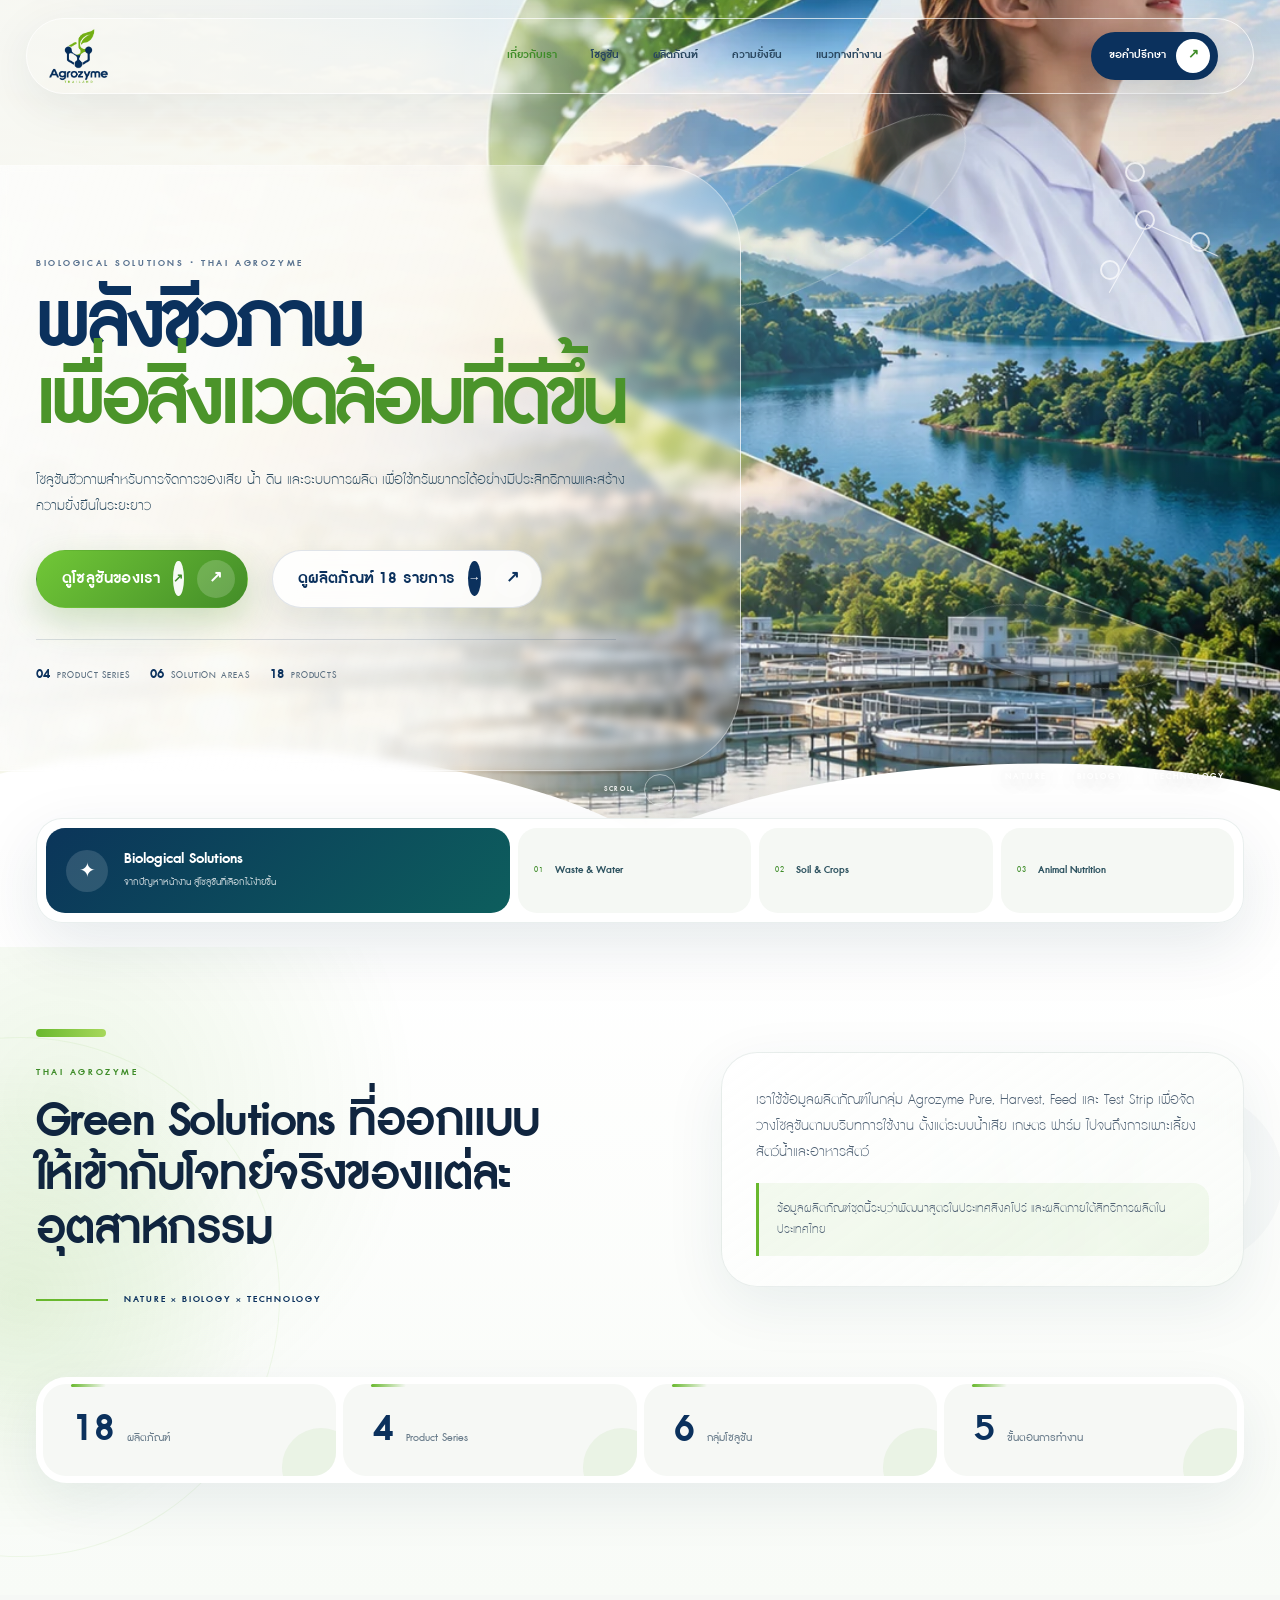
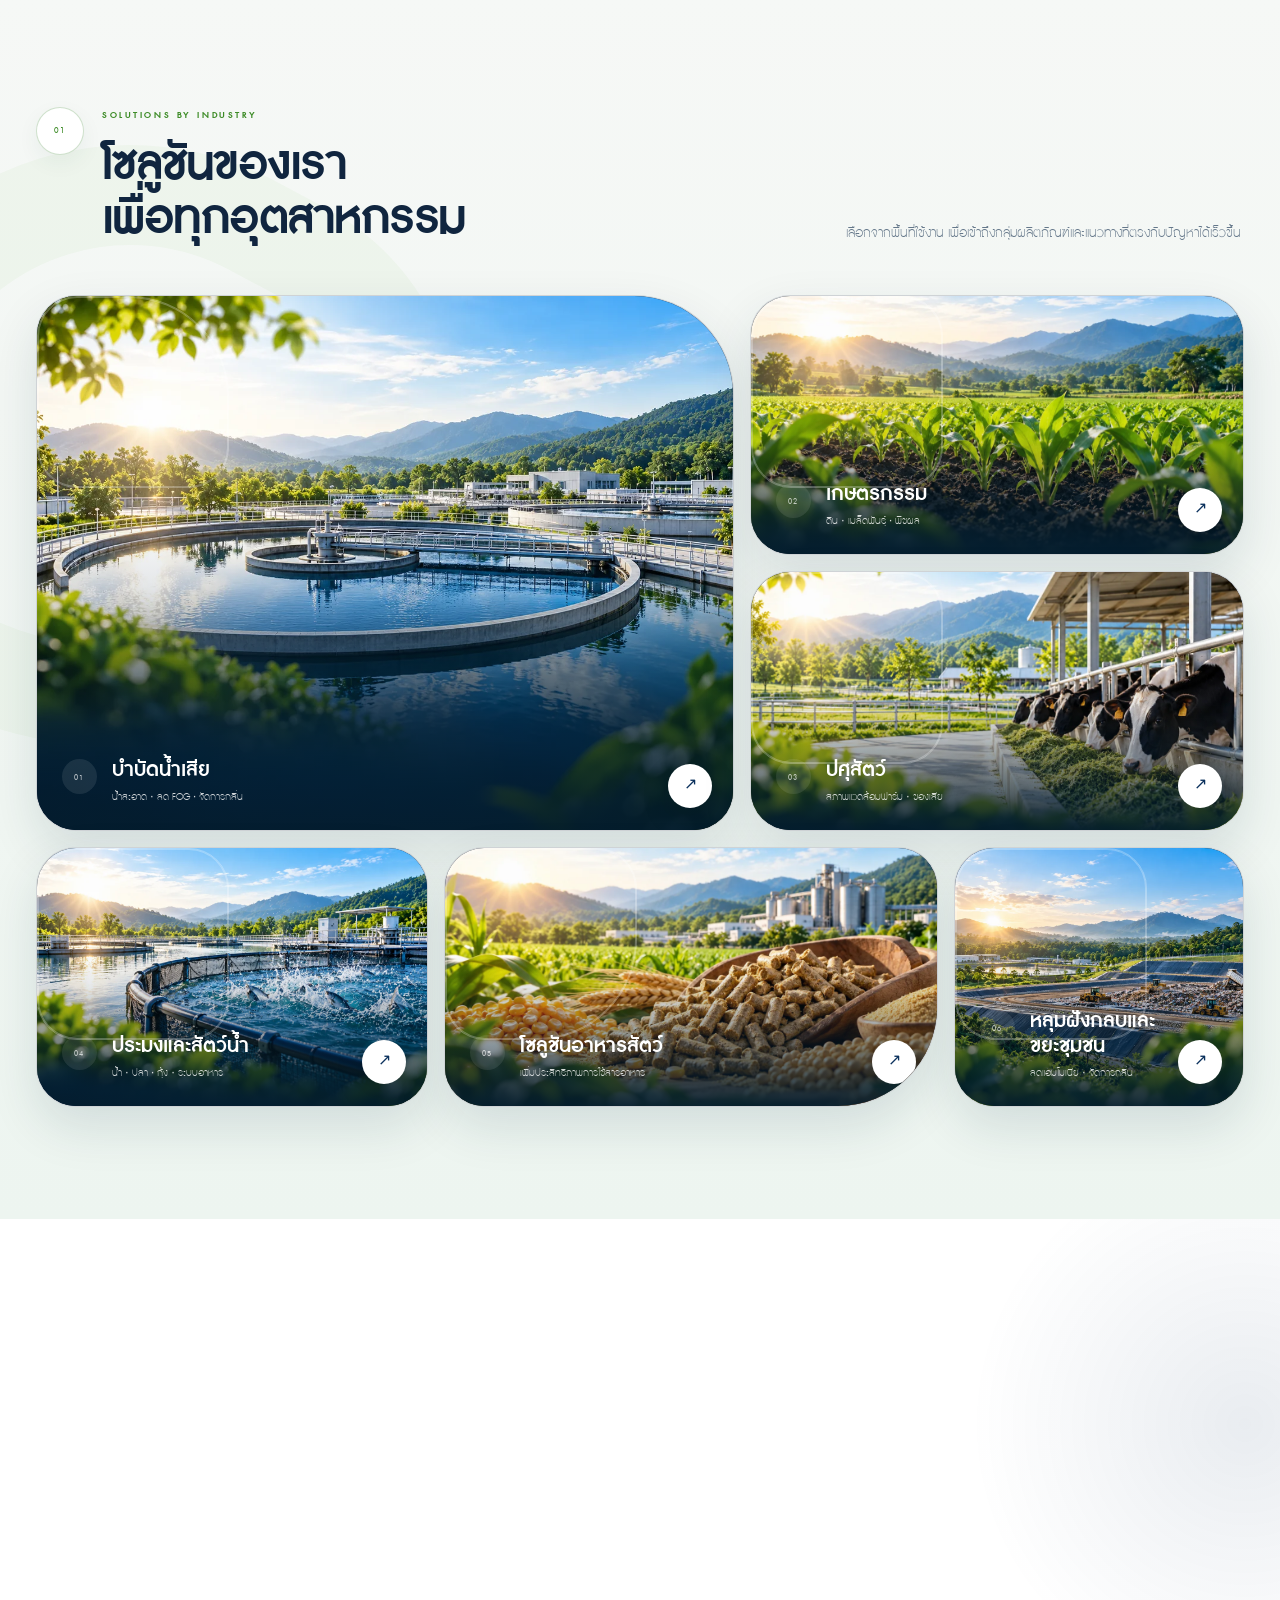
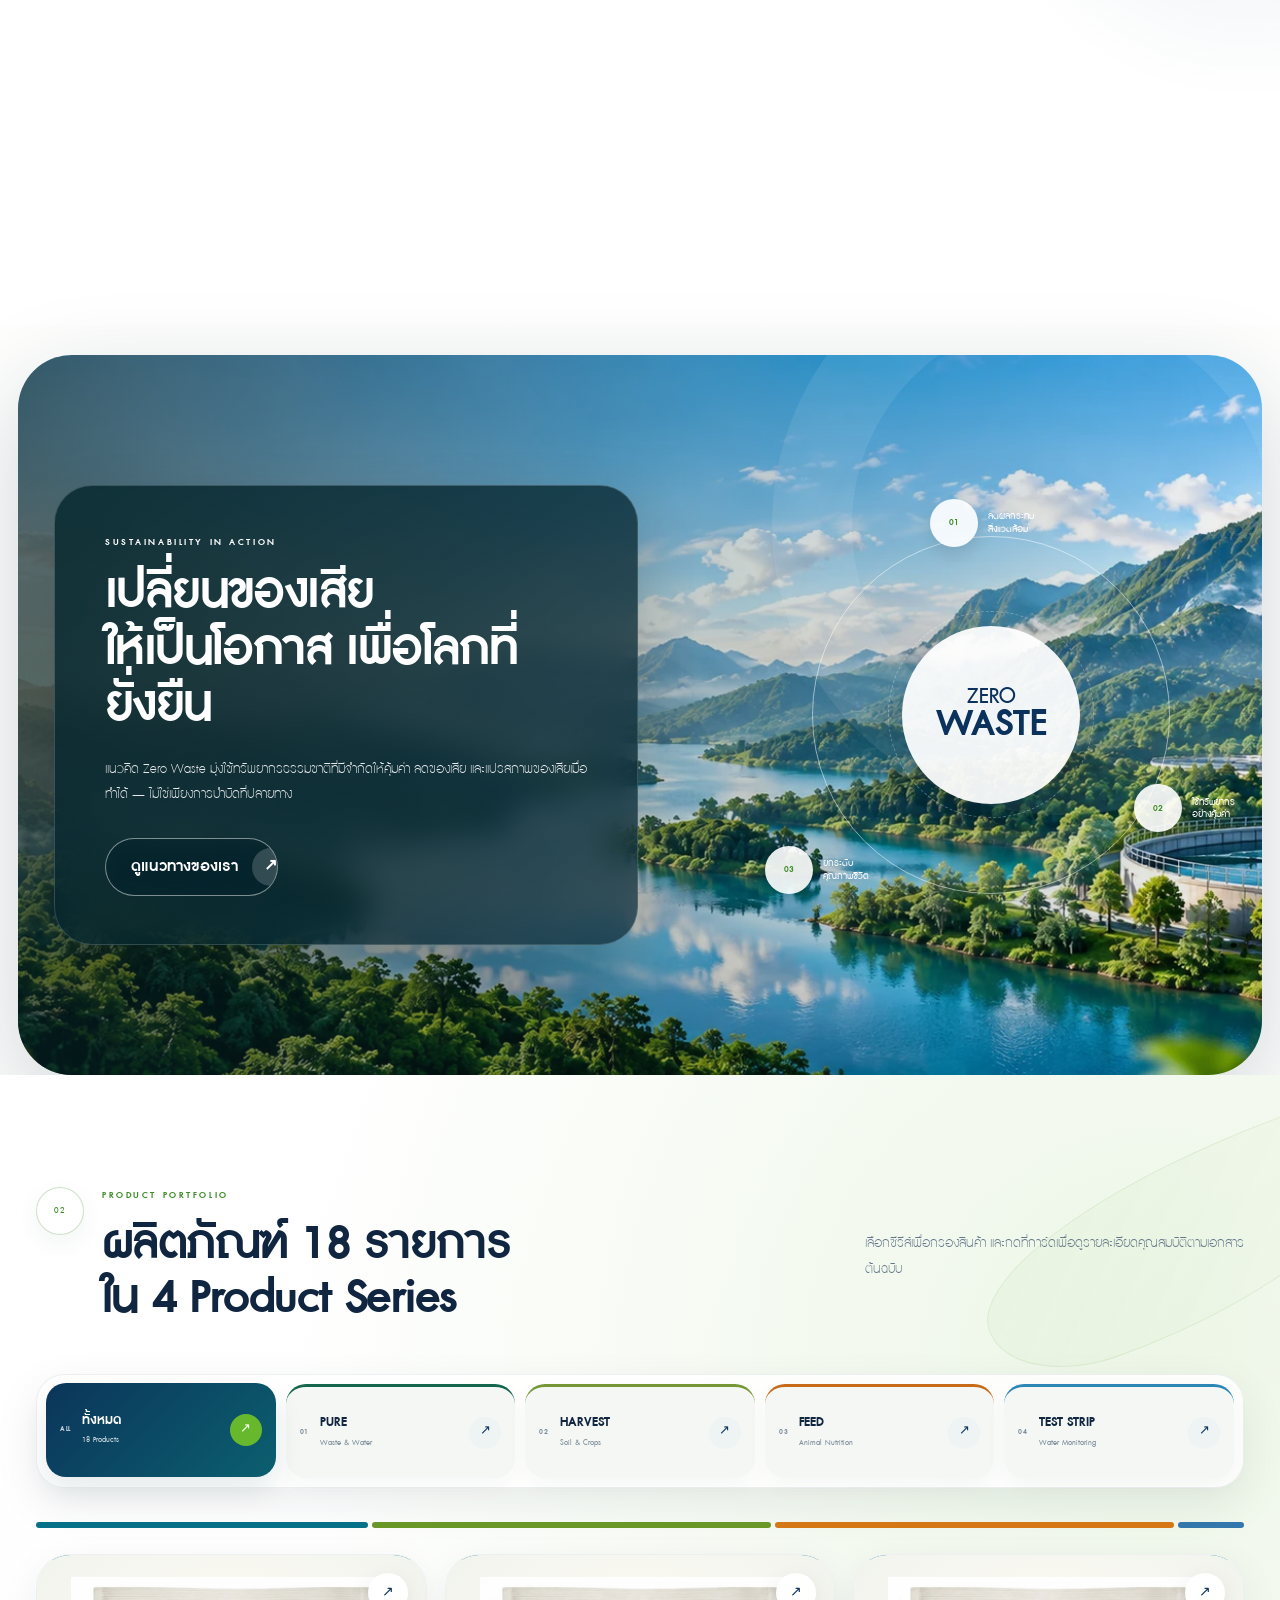
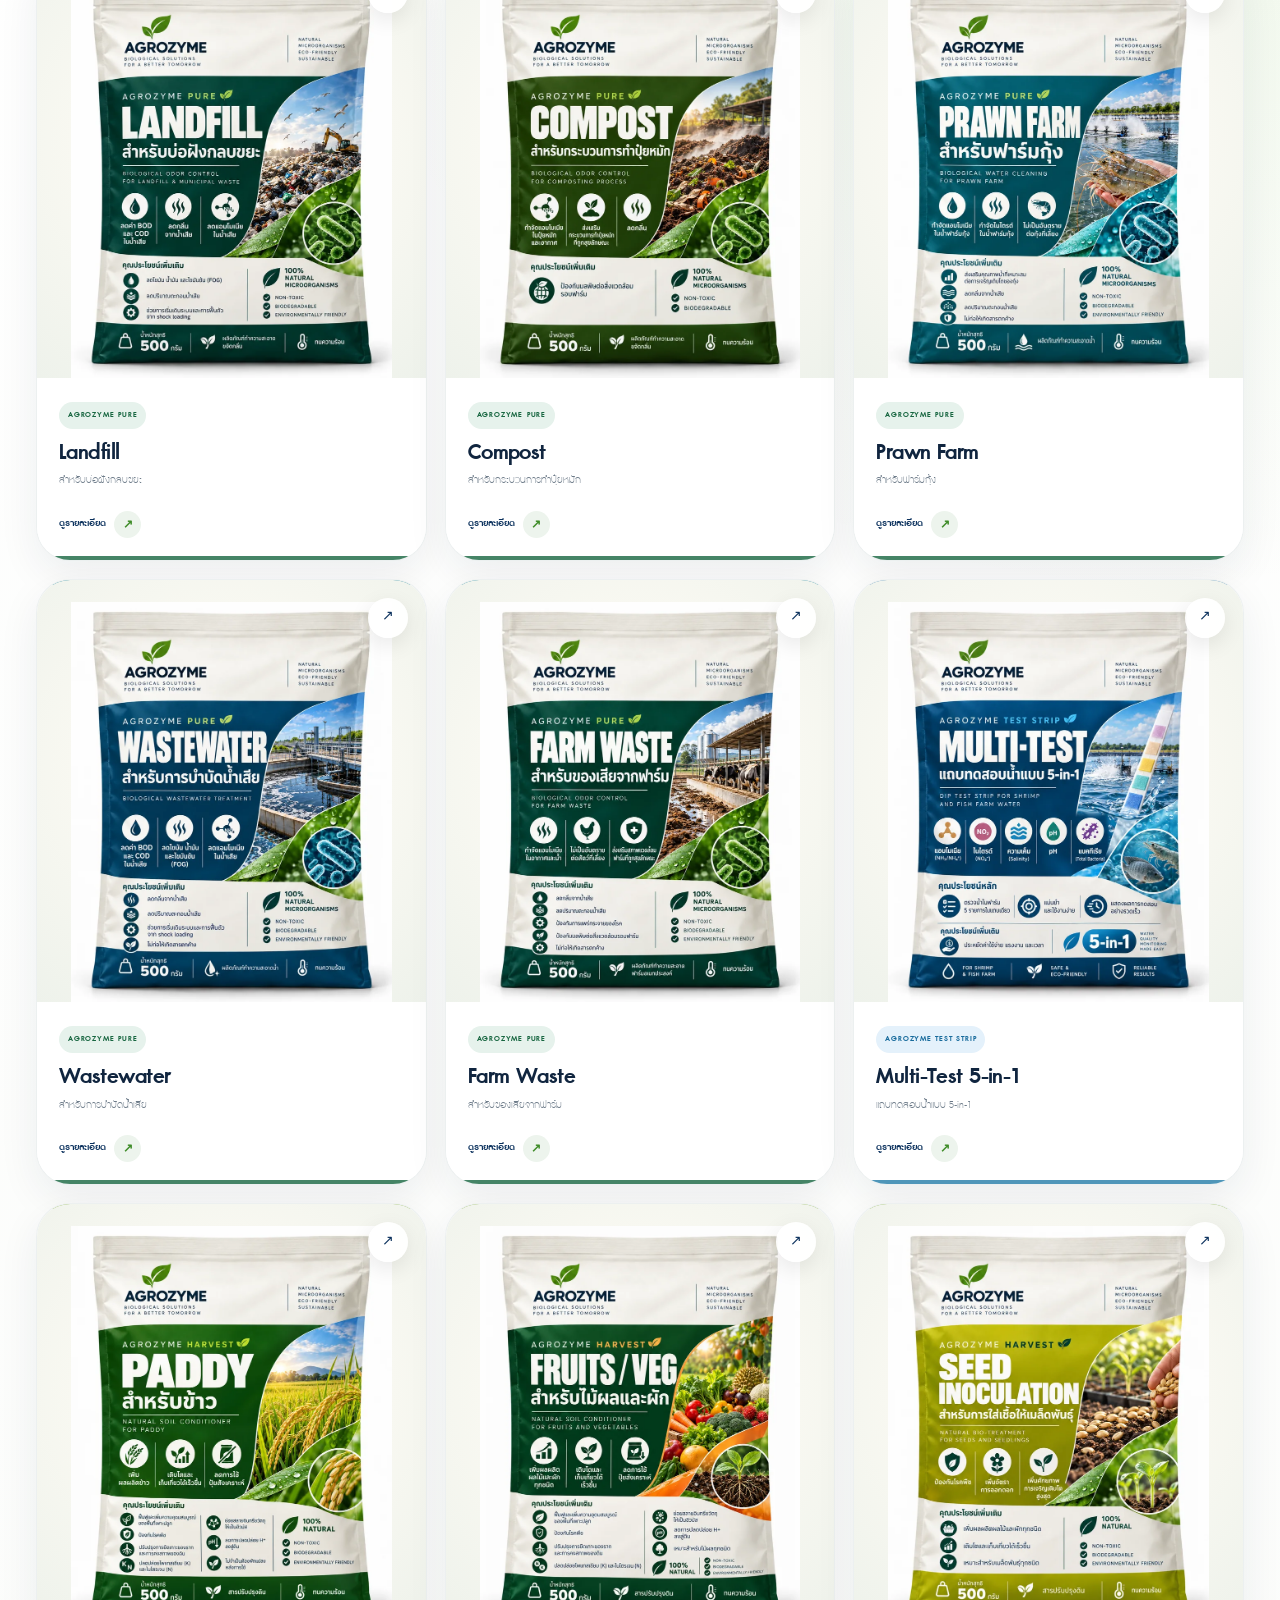
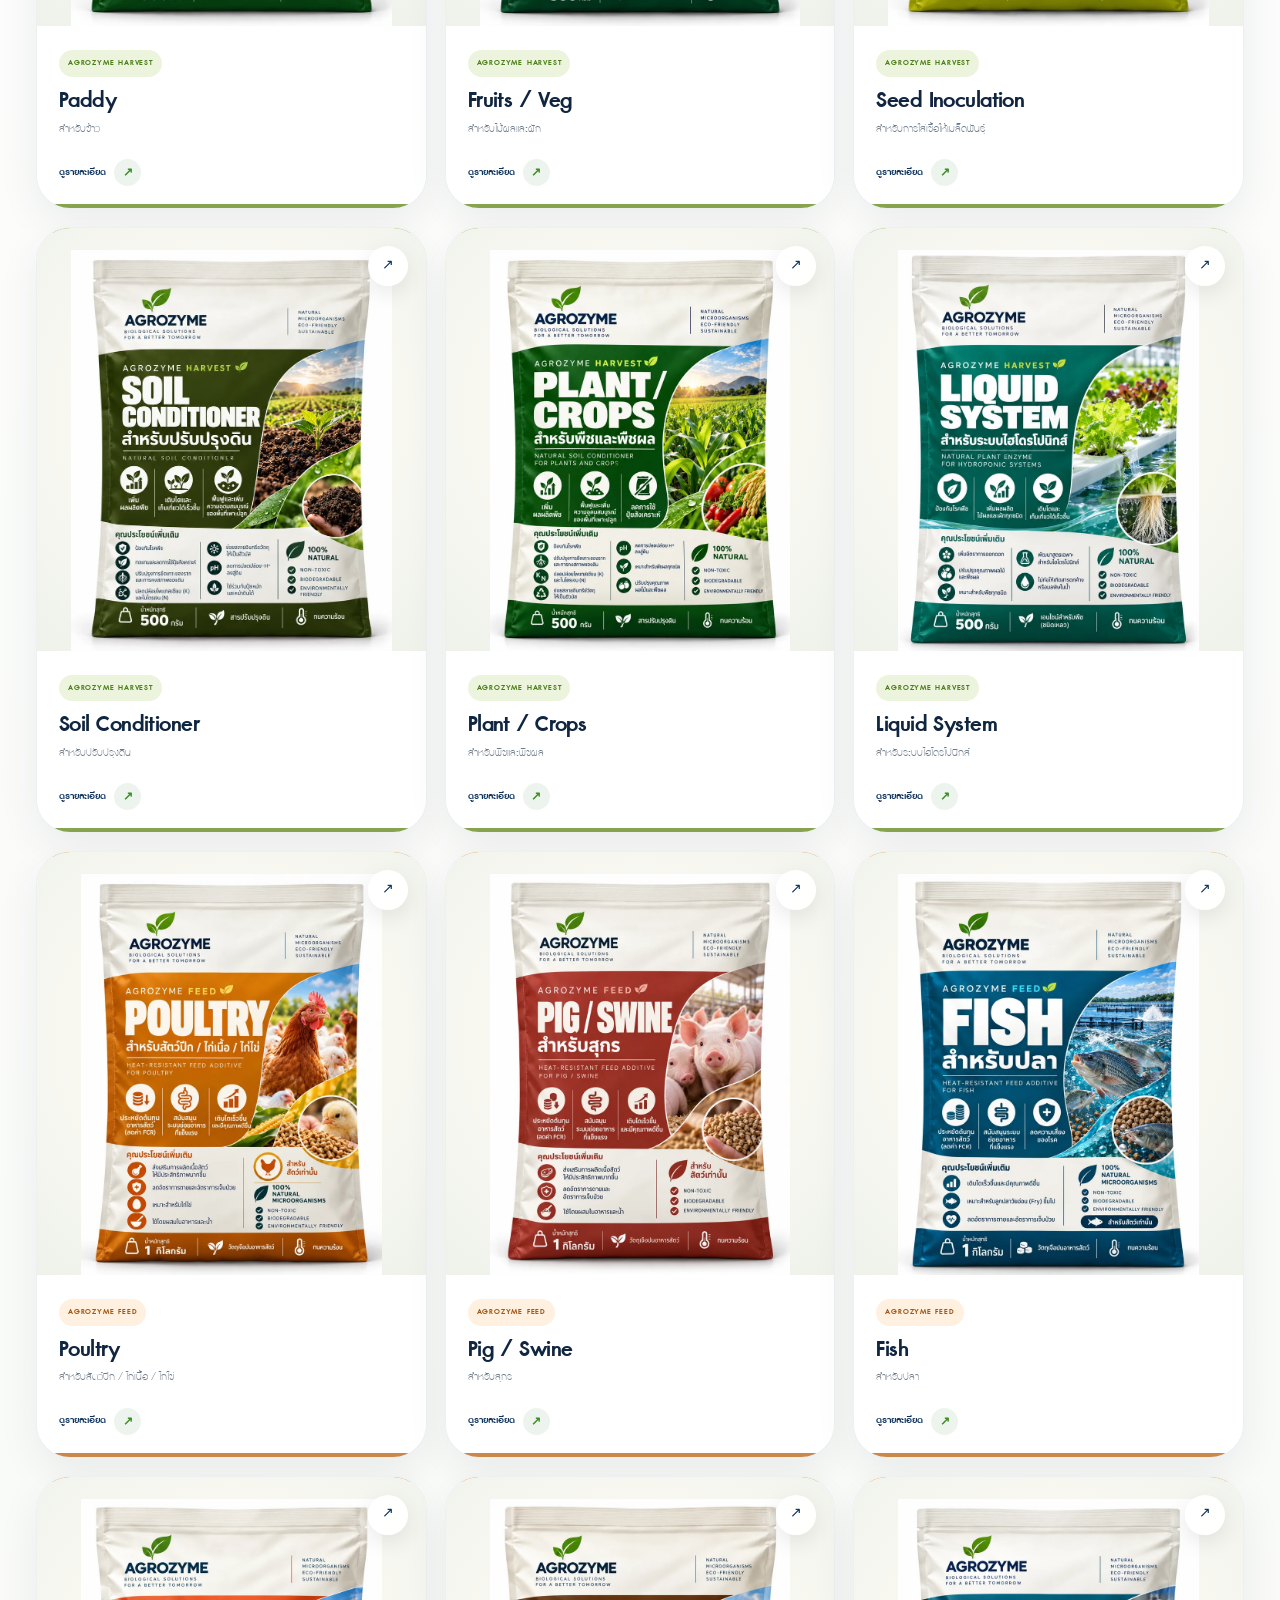
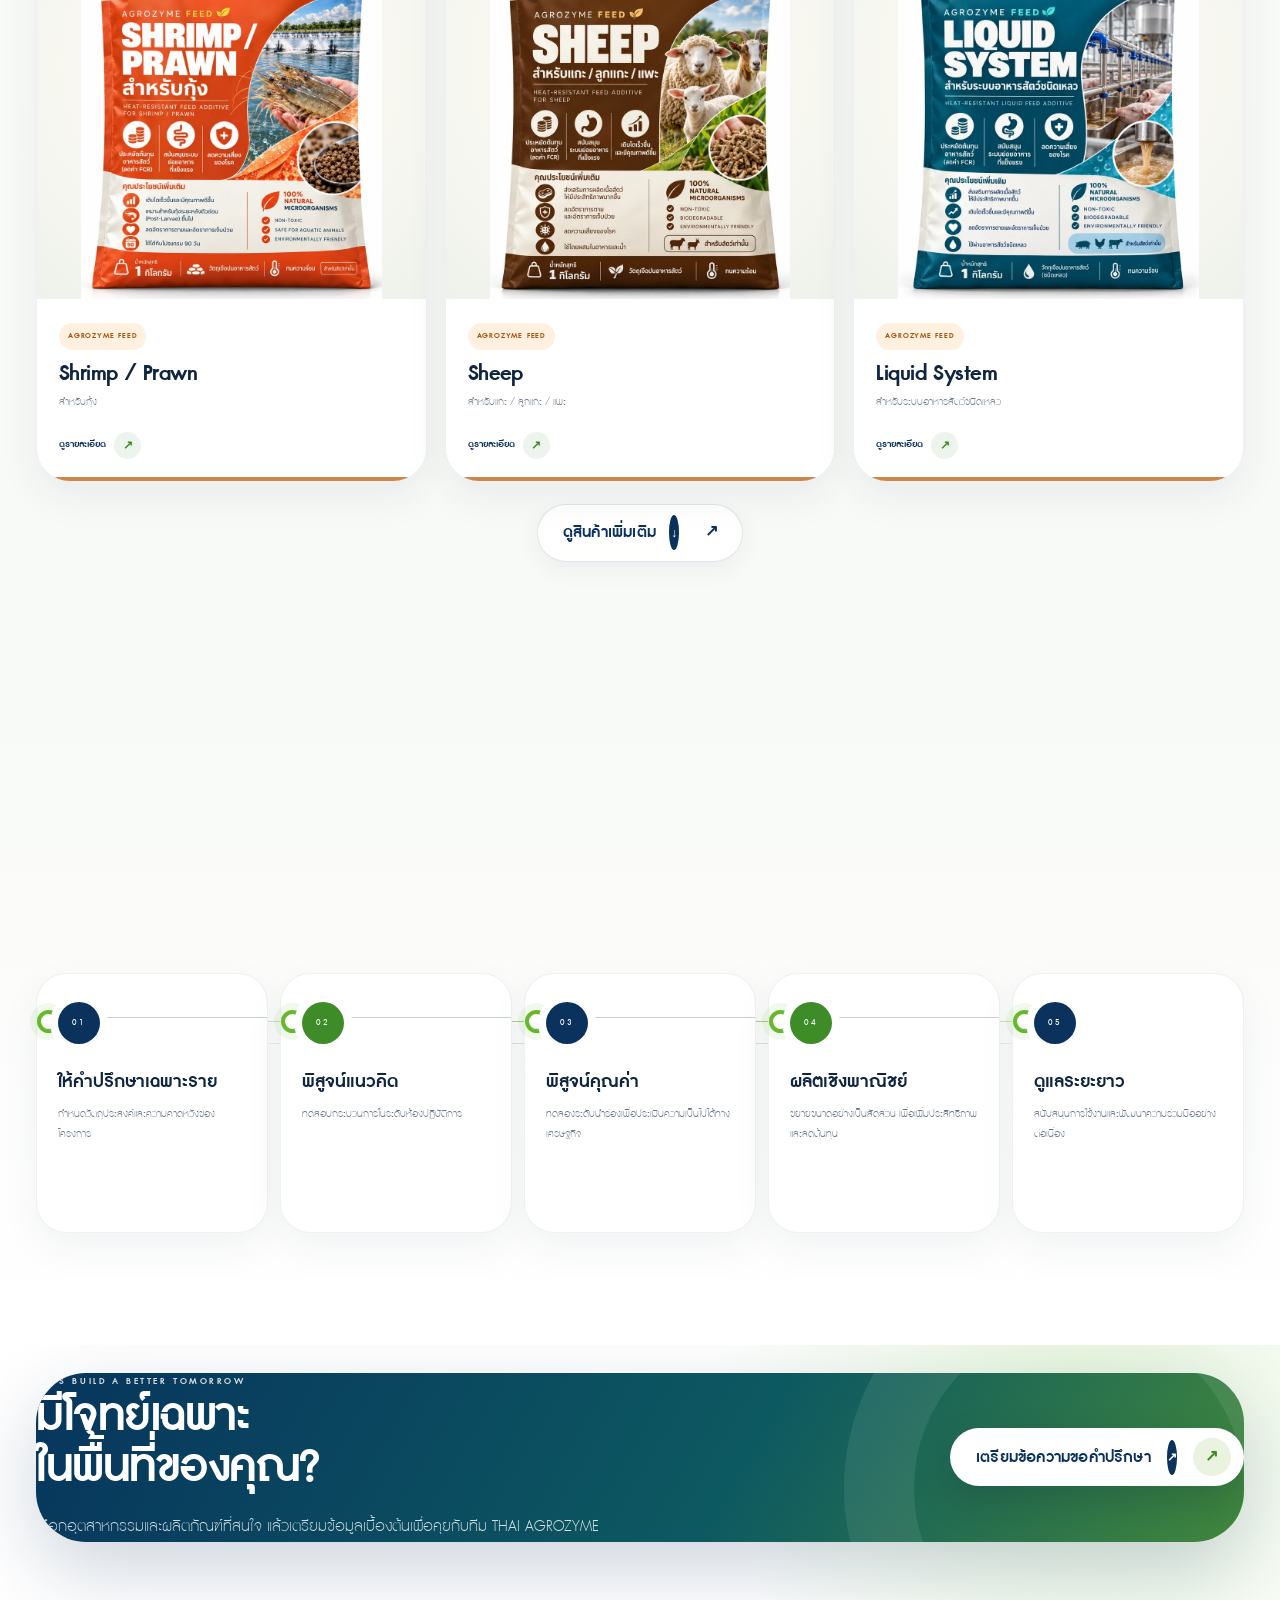
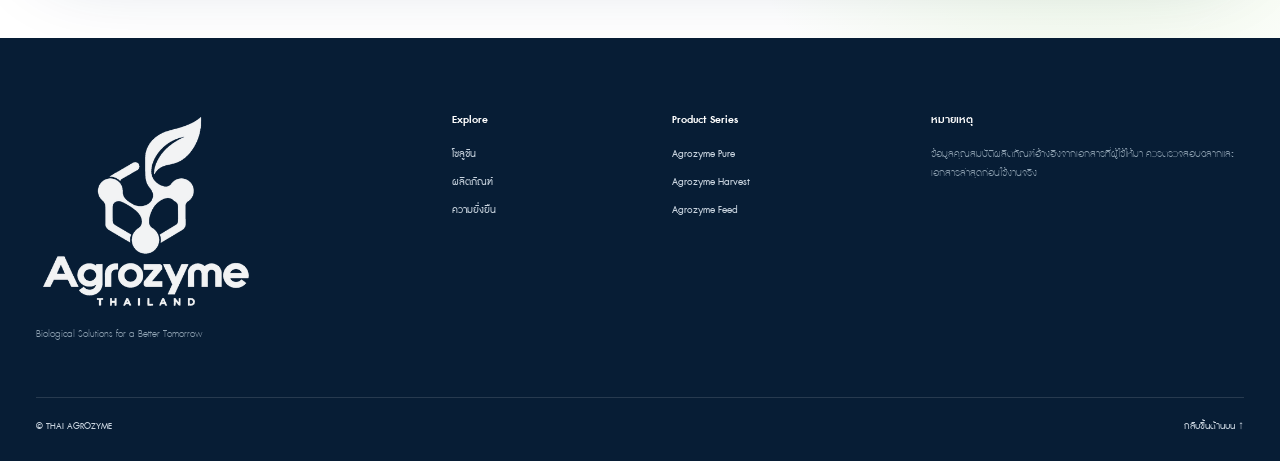
==== index.html @ 1e518b9e "Add files via upload" ====
<!doctype html>
<!-- DRAFT3 2026-10-07 — NEW REPOSITORY READY -->
<html lang="th">
<head>
  <meta charset="utf-8" />
  <meta name="viewport" content="width=device-width, initial-scale=1, viewport-fit=cover" />
  <meta name="theme-color" content="#0b315d" />
  <meta name="description" content="THAI AGROZYME — Biological solutions for wastewater, agriculture, livestock, aquaculture and sustainable resource management." />
  <title>THAI AGROZYME | Biological Solutions for a Better Tomorrow</title>
  <link rel="icon" href="assets/images/brand/logo-agrozyme-thailand.png" />
  <link rel="preload" as="image" href="assets/images/hero/hero-desktop.webp" media="(min-width: 821px)" />
  <link rel="preload" as="image" href="assets/images/hero/hero-mobile.webp" media="(max-width: 820px)" />
  <link rel="stylesheet" href="assets/css/styles-draft3.css?v=20261007-1700" />
</head>
<body>
  <header class="site-header" id="top">
    <div class="page-progress" aria-hidden="true"><span></span></div>
    <div class="header-shell">
      <a class="brand" href="#top" aria-label="THAI AGROZYME หน้าแรก">
        <img src="assets/images/brand/logo-agrozyme-thailand.png" alt="Agrozyme Thailand" />
      </a>
      <nav class="desktop-nav" aria-label="เมนูหลัก">
        <a href="#about">เกี่ยวกับเรา</a>
        <a href="#solutions">โซลูชัน</a>
        <a href="#products">ผลิตภัณฑ์</a>
        <a href="#sustainability">ความยั่งยืน</a>
        <a href="#process">แนวทางทำงาน</a>
      </nav>
      <a class="header-cta" href="#contact"><span>ขอคำปรึกษา</span><b>↗</b></a>
      <button class="menu-toggle" aria-expanded="false" aria-controls="mobileMenu" aria-label="เปิดเมนู">
        <span></span><span></span>
      </button>
    </div>
  </header>

  <div class="mobile-menu" id="mobileMenu" hidden>
    <div class="mobile-menu-orb one"></div><div class="mobile-menu-orb two"></div>
    <nav aria-label="เมนูมือถือ">
      <a href="#about"><span>01</span>เกี่ยวกับเรา</a>
      <a href="#solutions"><span>02</span>โซลูชัน</a>
      <a href="#products"><span>03</span>ผลิตภัณฑ์</a>
      <a href="#sustainability"><span>04</span>ความยั่งยืน</a>
      <a href="#process"><span>05</span>แนวทางทำงาน</a>
    </nav>
    <div class="mobile-menu-foot">
      <p>BIOLOGICAL SOLUTIONS<br>FOR A BETTER TOMORROW</p>
      <a class="btn btn-primary" href="#contact">ขอคำปรึกษา</a>
    </div>
  </div>

  <main>
    <section class="hero" aria-labelledby="heroTitle">
      <picture class="hero-media">
        <source media="(max-width: 820px)" srcset="assets/images/hero/hero-mobile.webp" />
        <img src="assets/images/hero/hero-desktop.webp" alt="ภูมิทัศน์ธรรมชาติและระบบบำบัดน้ำที่สื่อถึงนวัตกรรมชีวภาพเพื่อสิ่งแวดล้อม" />
      </picture>
      <div class="hero-shade"></div>
      <div class="hero-organic leaf-a" aria-hidden="true"></div>
      <div class="hero-organic leaf-b" aria-hidden="true"></div>
      <div class="hero-molecule" aria-hidden="true"><i></i><i></i><i></i><i></i></div>
      <div class="container hero-content">
        <div class="hero-copy-card">
          <p class="eyebrow">BIOLOGICAL SOLUTIONS · THAI AGROZYME</p>
          <h1 id="heroTitle">พลังชีวภาพ<br><span>เพื่อสิ่งแวดล้อมที่ดีขึ้น</span></h1>
          <p class="hero-copy">โซลูชันชีวภาพสำหรับการจัดการของเสีย น้ำ ดิน และระบบการผลิต เพื่อใช้ทรัพยากรได้อย่างมีประสิทธิภาพและสร้างความยั่งยืนในระยะยาว</p>
          <div class="hero-actions">
            <a class="btn btn-primary" href="#solutions"><span>ดูโซลูชันของเรา</span><b class="btn-icon">↗</b></a>
            <a class="btn btn-soft" href="#products"><span>ดูผลิตภัณฑ์ 18 รายการ</span><b class="btn-icon">→</b></a>
          </div>
          <div class="hero-mini-points" aria-label="จุดเด่นของเว็บไซต์">
            <span><b>04</b> Product Series</span>
            <span><b>06</b> Solution Areas</span>
            <span><b>18</b> Products</span>
          </div>
        </div>
      </div>
      <div class="hero-note" aria-hidden="true"><b>NATURE</b><span>×</span><b>BIOLOGY</b><span>×</span><b>TECHNOLOGY</b></div>
      <a class="scroll-cue" href="#about" aria-label="เลื่อนดูเนื้อหา"><span>SCROLL</span><b>↓</b></a>
    </section>

    <section class="hero-bridge" aria-label="ภาพรวมแนวทาง THAI AGROZYME">
      <div class="container hero-bridge-shell">
        <div class="bridge-lead"><span class="bridge-mark">✦</span><div><b>Biological Solutions</b><small>จากปัญหาหน้างาน สู่โซลูชันที่เลือกได้ง่ายขึ้น</small></div></div>
        <div class="bridge-item"><i>01</i><span>Waste &amp; Water</span></div>
        <div class="bridge-item"><i>02</i><span>Soil &amp; Crops</span></div>
        <div class="bridge-item"><i>03</i><span>Animal Nutrition</span></div>
      </div>
    </section>

    <section class="intro section organic-section" id="about">
      <div class="section-orb orb-left" aria-hidden="true"></div>
      <div class="container intro-grid">
        <div class="intro-title-block">
          <p class="eyebrow dark">THAI AGROZYME</p>
          <h2>Green Solutions ที่ออกแบบ<br>ให้เข้ากับโจทย์จริงของแต่ละอุตสาหกรรม</h2>
          <div class="brand-line"><span></span><p>Nature × Biology × Technology</p></div>
        </div>
        <div class="intro-copy glass-panel">
          <p>เราใช้ข้อมูลผลิตภัณฑ์ในกลุ่ม Agrozyme Pure, Harvest, Feed และ Test Strip เพื่อจัดวางโซลูชันตามบริบทการใช้งาน ตั้งแต่ระบบน้ำเสีย เกษตร ฟาร์ม ไปจนถึงการเพาะเลี้ยงสัตว์น้ำและอาหารสัตว์</p>
          <p class="source-note">ข้อมูลผลิตภัณฑ์ชุดนี้ระบุว่าพัฒนาสูตรในประเทศสิงคโปร์ และผลิตภายใต้สิทธิการผลิตในประเทศไทย</p>
        </div>
      </div>
      <div class="container fact-strip" aria-label="ภาพรวมผลิตภัณฑ์">
        <div><strong>18</strong><span>ผลิตภัณฑ์</span></div>
        <div><strong>4</strong><span>Product Series</span></div>
        <div><strong>6</strong><span>กลุ่มโซลูชัน</span></div>
        <div><strong>5</strong><span>ขั้นตอนการทำงาน</span></div>
      </div>
    </section>

    <section class="solutions section" id="solutions">
      <div class="container section-head split-head">
        <div class="section-title-wrap"><span class="section-kicker">01</span><div><p class="eyebrow dark">SOLUTIONS BY INDUSTRY</p><h2>โซลูชันของเรา<br>เพื่อทุกอุตสาหกรรม</h2></div></div>
        <div class="section-copy"><p>เลือกจากพื้นที่ใช้งาน เพื่อเข้าถึงกลุ่มผลิตภัณฑ์และแนวทางที่ตรงกับปัญหาได้เร็วขึ้น</p><span class="swipe-hint">ปัดเพื่อดูเพิ่มเติม →</span></div>
      </div>
      <div class="container solution-grid" aria-label="โซลูชันตามอุตสาหกรรม">
        <article class="solution-card large" data-filter="pure">
          <img src="assets/images/solutions/wastewater.webp" alt="ระบบบำบัดน้ำเสีย" loading="lazy" />
          <div class="solution-overlay"><span class="solution-index">01</span><div><h3>บำบัดน้ำเสีย</h3><p>น้ำสะอาด · ลด FOG · จัดการกลิ่น</p></div><button aria-label="ดูผลิตภัณฑ์สำหรับบำบัดน้ำเสีย">↗</button></div>
        </article>
        <article class="solution-card" data-filter="harvest">
          <img src="assets/images/solutions/agriculture.webp" alt="พื้นที่เกษตรกรรม" loading="lazy" />
          <div class="solution-overlay"><span class="solution-index">02</span><div><h3>เกษตรกรรม</h3><p>ดิน · เมล็ดพันธุ์ · พืชผล</p></div><button aria-label="ดูผลิตภัณฑ์สำหรับเกษตรกรรม">↗</button></div>
        </article>
        <article class="solution-card" data-filter="pure">
          <img src="assets/images/solutions/livestock.webp" alt="ฟาร์มปศุสัตว์" loading="lazy" />
          <div class="solution-overlay"><span class="solution-index">03</span><div><h3>ปศุสัตว์</h3><p>สภาพแวดล้อมฟาร์ม · ของเสีย</p></div><button aria-label="ดูผลิตภัณฑ์สำหรับปศุสัตว์">↗</button></div>
        </article>
        <article class="solution-card" data-filter="feed">
          <img src="assets/images/solutions/aquaculture.webp" alt="ฟาร์มประมงและเพาะเลี้ยงสัตว์น้ำ" loading="lazy" />
          <div class="solution-overlay"><span class="solution-index">04</span><div><h3>ประมงและสัตว์น้ำ</h3><p>น้ำ · ปลา · กุ้ง · ระบบอาหาร</p></div><button aria-label="ดูผลิตภัณฑ์สำหรับสัตว์น้ำ">↗</button></div>
        </article>
        <article class="solution-card wide" data-filter="feed">
          <img src="assets/images/solutions/feed.webp" alt="วัตถุดิบและอาหารสัตว์" loading="lazy" />
          <div class="solution-overlay"><span class="solution-index">05</span><div><h3>โซลูชันอาหารสัตว์</h3><p>เพิ่มประสิทธิภาพการใช้สารอาหาร</p></div><button aria-label="ดูผลิตภัณฑ์อาหารสัตว์">↗</button></div>
        </article>
        <article class="solution-card" data-filter="pure">
          <img src="assets/images/solutions/landfill.webp" alt="ศูนย์จัดการบ่อฝังกลบขยะ" loading="lazy" />
          <div class="solution-overlay"><span class="solution-index">06</span><div><h3>หลุมฝังกลบและขยะชุมชน</h3><p>ลดแอมโมเนีย · จัดการกลิ่น</p></div><button aria-label="ดูผลิตภัณฑ์สำหรับบ่อฝังกลบ">↗</button></div>
        </article>
      </div>
    </section>

    <section class="problem-finder section organic-section" aria-labelledby="problemTitle">
      <div class="section-orb orb-right" aria-hidden="true"></div>
      <div class="container problem-shell">
        <div class="problem-intro">
          <p class="eyebrow dark">START FROM YOUR PROBLEM</p>
          <h2 id="problemTitle">คุณกำลังต้องการ<br>แก้ปัญหาอะไร?</h2>
          <p>เริ่มจากปัญหาหน้างาน แล้วระบบจะพาไปยังกลุ่มผลิตภัณฑ์ที่เกี่ยวข้องได้เร็วขึ้น</p>
        </div>
        <div class="problem-chips" role="group" aria-label="เลือกปัญหาที่ต้องการแก้">
          <button data-problem-series="pure"><i>01</i><span>กลิ่นและแอมโมเนีย</span><b>↗</b></button>
          <button data-problem-series="pure"><i>02</i><span>น้ำเสียและตะกอน</span><b>↗</b></button>
          <button data-problem-series="harvest"><i>03</i><span>คุณภาพดินและผลผลิต</span><b>↗</b></button>
          <button data-problem-series="pure"><i>04</i><span>ของเสียจากฟาร์ม</span><b>↗</b></button>
          <button data-problem-series="feed"><i>05</i><span>ปลา / กุ้ง / อาหารสัตว์</span><b>↗</b></button>
          <button data-problem-series="test"><i>06</i><span>ตรวจคุณภาพน้ำฟาร์ม</span><b>↗</b></button>
        </div>
      </div>
    </section>

    <section class="sustainability" id="sustainability">
      <img src="assets/images/sustainability/zero-waste.webp" alt="ภูเขา ป่าไม้ แหล่งน้ำ และระบบบำบัดที่อยู่ร่วมกันอย่างยั่งยืน" loading="lazy" />
      <div class="sustainability-overlay"></div>
      <div class="container sustainability-layout">
        <div class="sustainability-content glass-dark">
          <p class="eyebrow">SUSTAINABILITY IN ACTION</p>
          <h2>เปลี่ยนของเสีย<br>ให้เป็นโอกาส เพื่อโลกที่ยั่งยืน</h2>
          <p>แนวคิด Zero Waste มุ่งใช้ทรัพยากรธรรมชาติที่มีจำกัดให้คุ้มค่า ลดของเสีย และแปรสภาพของเสียเมื่อทำได้ — ไม่ใช่เพียงการบำบัดที่ปลายทาง</p>
          <a class="btn btn-outline-light" href="#process">ดูแนวทางของเรา</a>
        </div>
        <div class="zero-orbit" aria-hidden="true">
          <div class="zero-core"><span>ZERO</span><strong>WASTE</strong></div>
          <div class="orbit-item oi-1"><b>01</b><span>ลดผลกระทบ<br>สิ่งแวดล้อม</span></div>
          <div class="orbit-item oi-2"><b>02</b><span>ใช้ทรัพยากร<br>อย่างคุ้มค่า</span></div>
          <div class="orbit-item oi-3"><b>03</b><span>ยกระดับ<br>คุณภาพชีวิต</span></div>
        </div>
      </div>
    </section>

    <section class="products section" id="products">
      <div class="product-leaf" aria-hidden="true"></div>
      <div class="container section-head product-head">
        <div class="section-title-wrap"><span class="section-kicker">02</span><div><p class="eyebrow dark">PRODUCT PORTFOLIO</p><h2>ผลิตภัณฑ์ 18 รายการ<br>ใน 4 Product Series</h2></div></div>
        <p>เลือกซีรีส์เพื่อกรองสินค้า และกดที่การ์ดเพื่อดูรายละเอียดคุณสมบัติตามเอกสารต้นฉบับ</p>
      </div>
      <div class="container family-nav" role="group" aria-label="กรองผลิตภัณฑ์">
        <button class="filter-btn active all" data-series="all"><i>ALL</i><span><b>ทั้งหมด</b><small>18 Products</small></span><em>↗</em></button>
        <button class="filter-btn pure" data-series="pure"><i>01</i><span><b>PURE</b><small>Waste & Water</small></span><em>↗</em></button>
        <button class="filter-btn harvest" data-series="harvest"><i>02</i><span><b>HARVEST</b><small>Soil & Crops</small></span><em>↗</em></button>
        <button class="filter-btn feed" data-series="feed"><i>03</i><span><b>FEED</b><small>Animal Nutrition</small></span><em>↗</em></button>
        <button class="filter-btn test" data-series="test"><i>04</i><span><b>TEST STRIP</b><small>Water Monitoring</small></span><em>↗</em></button>
      </div>
      <div class="container series-legend" aria-hidden="true">
        <span class="sl-pure">PURE</span><span class="sl-harvest">HARVEST</span><span class="sl-feed">FEED</span><span class="sl-test">TEST</span>
      </div>
      <div class="container product-grid" id="productGrid"></div>
      <div class="container product-more-wrap"><button class="btn btn-soft product-more" id="productMore" type="button" hidden><span>ดูสินค้าเพิ่มเติม</span><b class="btn-icon">↓</b></button></div>
    </section>

    <section class="process section organic-section" id="process">
      <div class="container section-head split-head">
        <div class="section-title-wrap"><span class="section-kicker">03</span><div><p class="eyebrow dark">CUSTOMIZED SOLUTIONS</p><h2>จากโจทย์หน้างาน<br>สู่การใช้งานในระยะยาว</h2></div></div>
        <p>แนวทางบริการในเอกสารต้นฉบับประกอบด้วยการกำหนดวัตถุประสงค์ ทดลองแนวคิด พิสูจน์คุณค่า ขยายสู่เชิงพาณิชย์ และดูแลต่อเนื่อง</p>
      </div>
      <div class="container process-grid">
        <article><span>01</span><div><h3>ให้คำปรึกษาเฉพาะราย</h3><p>กำหนดวัตถุประสงค์และความคาดหวังของโครงการ</p></div></article>
        <article><span>02</span><div><h3>พิสูจน์แนวคิด</h3><p>ทดสอบกระบวนการในระดับห้องปฏิบัติการ</p></div></article>
        <article><span>03</span><div><h3>พิสูจน์คุณค่า</h3><p>ทดลองระดับนำร่องเพื่อประเมินความเป็นไปได้ทางเศรษฐกิจ</p></div></article>
        <article><span>04</span><div><h3>ผลิตเชิงพาณิชย์</h3><p>ขยายขนาดอย่างเป็นสัดส่วน เพื่อเพิ่มประสิทธิภาพและลดต้นทุน</p></div></article>
        <article><span>05</span><div><h3>ดูแลระยะยาว</h3><p>สนับสนุนการใช้งานและพัฒนาความร่วมมืออย่างต่อเนื่อง</p></div></article>
      </div>
    </section>

    <section class="contact" id="contact">
      <div class="contact-leaf" aria-hidden="true"></div>
      <div class="container contact-card">
        <div>
          <p class="eyebrow">LET'S BUILD A BETTER TOMORROW</p>
          <h2>มีโจทย์เฉพาะ<br>ในพื้นที่ของคุณ?</h2>
          <p>เลือกอุตสาหกรรมและผลิตภัณฑ์ที่สนใจ แล้วเตรียมข้อมูลเบื้องต้นเพื่อคุยกับทีม THAI AGROZYME</p>
        </div>
        <button class="btn btn-light" id="openConsultation" data-open-consult><span>เตรียมข้อความขอคำปรึกษา</span><b class="btn-icon">↗</b></button>
      </div>
    </section>
  </main>

  <footer class="site-footer">
    <div class="container footer-grid">
      <div class="footer-brand"><img src="assets/images/brand/logo-agrozyme-thailand.png" alt="Agrozyme Thailand" /><p>Biological Solutions for a Better Tomorrow</p></div>
      <div><h3>Explore</h3><a href="#solutions">โซลูชัน</a><a href="#products">ผลิตภัณฑ์</a><a href="#sustainability">ความยั่งยืน</a></div>
      <div><h3>Product Series</h3><a href="#products" data-footer-filter="pure">Agrozyme Pure</a><a href="#products" data-footer-filter="harvest">Agrozyme Harvest</a><a href="#products" data-footer-filter="feed">Agrozyme Feed</a></div>
      <div><h3>หมายเหตุ</h3><p>ข้อมูลคุณสมบัติผลิตภัณฑ์อ้างอิงจากเอกสารที่ผู้ใช้ให้มา ควรตรวจสอบฉลากและเอกสารล่าสุดก่อนใช้งานจริง</p></div>
    </div>
    <div class="container footer-bottom"><span>© THAI AGROZYME</span><a href="#top">กลับขึ้นด้านบน ↑</a></div>
  </footer>

  <nav class="mobile-dock" aria-label="ทางลัดบนมือถือ">
    <a href="#products"><span class="dock-icon">◫</span><b>ผลิตภัณฑ์</b></a>
    <button type="button" data-open-consult><span class="dock-icon">↗</span><b>ขอคำปรึกษา</b></button>
  </nav>

  <dialog class="product-modal" id="productModal">
    <div class="sheet-handle" aria-hidden="true"></div>
    <button class="modal-close" data-close-modal aria-label="ปิด">×</button>
    <div id="modalContent"></div>
  </dialog>

  <dialog class="consult-modal" id="consultModal">
    <div class="sheet-handle" aria-hidden="true"></div>
    <button class="modal-close" data-close-consult aria-label="ปิด">×</button>
    <div class="consult-inner">
      <p class="eyebrow dark">CONSULTATION BRIEF</p>
      <h2>เตรียมข้อมูลขอคำปรึกษา</h2>
      <p>กรอกข้อมูลสั้น ๆ ระบบจะสร้างข้อความให้คัดลอกไปส่งผ่านช่องทางติดต่อของบริษัท</p>
      <form id="consultForm">
        <label>ชื่อ / บริษัท<input name="name" placeholder="เช่น บริษัท ABC จำกัด" /></label>
        <label>พื้นที่ใช้งาน<select name="industry"><option>บำบัดน้ำเสีย</option><option>เกษตรกรรม</option><option>ปศุสัตว์</option><option>ประมงและสัตว์น้ำ</option><option>อาหารสัตว์</option><option>หลุมฝังกลบและขยะชุมชน</option></select></label>
        <label>ปัญหาหรือเป้าหมาย<textarea name="problem" rows="4" placeholder="อธิบายปัญหา กลิ่น น้ำเสีย คุณภาพดิน หรือเป้าหมายที่ต้องการ"></textarea></label>
        <button class="btn btn-primary" type="submit">สร้างและคัดลอกข้อความ</button>
        <p class="form-status" id="formStatus" aria-live="polite"></p>
      </form>
    </div>
  </dialog>

  <script src="assets/js/app-draft3.js?v=20261007-1700"></script>
</body>
</html>
---- assets/css/styles-draft3.css ----
@font-face{font-family:"DB Adman X";src:url("../fonts/DB Adman X UltraLi.woff2") format("woff2");font-style:normal;font-weight:200;font-display:swap}
@font-face{font-family:"DB Adman X";src:url("../fonts/DB Adman X Li.woff2") format("woff2");font-style:normal;font-weight:300;font-display:swap}
@font-face{font-family:"DB Adman X";src:url("../fonts/DB Adman X.woff2") format("woff2");font-style:normal;font-weight:400;font-display:swap}
@font-face{font-family:"DB Adman X";src:url("../fonts/DB Adman X Bd.woff2") format("woff2");font-style:normal;font-weight:700;font-display:swap}
@font-face{font-family:"DB Adman X";src:url("../fonts/DB Adman X UltraLiIt.woff2") format("woff2");font-style:italic;font-weight:200;font-display:swap}
@font-face{font-family:"DB Adman X";src:url("../fonts/DB Adman X LiIt.woff2") format("woff2");font-style:italic;font-weight:300;font-display:swap}
@font-face{font-family:"DB Adman X";src:url("../fonts/DB Adman X Italic.woff2") format("woff2");font-style:italic;font-weight:400;font-display:swap}
@font-face{font-family:"DB Adman X";src:url("../fonts/DB Adman X BdIt.woff2") format("woff2");font-style:italic;font-weight:700;font-display:swap}

:root{
  --navy:#0b315d;--navy-2:#071f3d;--navy-3:#123f72;
  --green:#68b82d;--green-2:#3e8c28;--green-3:#b7dc79;
  --teal:#0d716f;--cream:#f5f3ea;--sand:#ece9dc;--ink:#10253f;
  --muted:#64778a;--line:#dce4e7;--white:#fff;
  --shadow:0 22px 70px rgba(14,42,66,.14);--shadow-soft:0 12px 40px rgba(14,42,66,.09);
  --radius-lg:38px;--radius-md:28px;--radius-sm:18px;
}
*{box-sizing:border-box}
html{scroll-behavior:smooth;scroll-padding-top:100px}
body{margin:0;background:#fff;color:var(--ink);font-family:"DB Adman X",Tahoma,"Noto Sans Thai",Arial,sans-serif;font-size:20px;line-height:1.48;-webkit-font-smoothing:antialiased;text-rendering:optimizeLegibility;overflow-x:hidden}
body.modal-open,body.menu-open{overflow:hidden}
img{max-width:100%;display:block}
a{color:inherit;text-decoration:none}
button,input,select,textarea{font:inherit}
button{color:inherit}
.container{width:min(1320px,calc(100% - 72px));margin-inline:auto}
.section{padding:112px 0;position:relative}
.organic-section{overflow:hidden}
.eyebrow{margin:0 0 14px;font-size:.73rem;font-weight:700;letter-spacing:.22em;color:#fff;text-transform:uppercase}
.eyebrow.dark{color:var(--green-2)}
h1,h2,h3,p{margin-top:0}
h1,h2,h3{font-weight:700}
h2{font-size:clamp(3.1rem,4.8vw,5.6rem);line-height:.88;letter-spacing:-.025em;margin-bottom:0}
p{font-weight:300}
.section-copy p,.split-head>p,.product-head>p{margin:0;color:var(--muted);font-size:1.08rem}

/* buttons */
.btn{display:inline-flex;align-items:center;justify-content:space-between;gap:18px;min-height:58px;padding:0 12px 0 25px;border-radius:999px;border:1px solid transparent;font-weight:700;cursor:pointer;transition:transform .25s ease,box-shadow .25s ease,background .25s ease;white-space:nowrap}
.btn::after{content:"↗";display:grid;place-items:center;flex:0 0 38px;height:38px;border-radius:50%;background:rgba(255,255,255,.18);font-size:1rem;transition:transform .25s ease,background .25s ease}
.btn:hover{transform:translateY(-2px)}
.btn:hover::after{transform:translate(2px,-2px);background:rgba(255,255,255,.28)}
.btn-primary{background:linear-gradient(135deg,#71c737,#438d28);color:#fff;box-shadow:0 14px 34px rgba(76,145,38,.24)}
.btn-outline-light{color:#fff;border-color:rgba(255,255,255,.48);background:rgba(5,25,35,.13);backdrop-filter:blur(10px)}
.btn-light{background:#fff;color:var(--navy);box-shadow:0 16px 38px rgba(3,21,42,.18)}
.btn-light::after{background:#e9f3df;color:var(--green-2)}
.text-link{display:inline-flex;align-items:center;gap:12px;font-weight:700;color:var(--navy);padding:9px 0}
.text-link span{display:grid;place-items:center;width:34px;height:34px;border-radius:50%;border:1px solid rgba(11,49,93,.18);background:#fff;transition:.25s ease}
.text-link:hover span{transform:translate(2px,-2px);background:var(--navy);color:white}

/* header */
.site-header{position:fixed;z-index:80;top:0;left:0;right:0;padding:18px 26px;pointer-events:none;transition:.3s ease}
.header-shell{width:min(1390px,100%);margin:auto;min-height:72px;padding:8px 10px 8px 20px;border-radius:999px;display:grid;grid-template-columns:250px 1fr auto auto;align-items:center;gap:25px;pointer-events:auto;transition:.3s ease}
.site-header.scrolled .header-shell{background:rgba(255,255,255,.88);box-shadow:0 12px 42px rgba(10,36,62,.11);backdrop-filter:blur(20px);border:1px solid rgba(255,255,255,.66)}
.brand{display:flex;align-items:center;min-width:0}.brand img{width:210px;height:58px;object-fit:contain;object-position:left center}
.desktop-nav{display:flex;justify-content:center;align-items:center;gap:30px;font-size:.9rem;font-weight:700}
.desktop-nav a{position:relative;padding:8px 0}.desktop-nav a::after{content:"";position:absolute;left:50%;bottom:0;width:5px;height:5px;border-radius:50%;background:var(--green);transform:translateX(-50%) scale(0);transition:.25s ease}.desktop-nav a:hover::after{transform:translateX(-50%) scale(1)}
.header-cta{display:inline-flex;align-items:center;gap:12px;padding:7px 7px 7px 20px;border-radius:999px;background:var(--navy);color:#fff;font-weight:700;font-size:.9rem;box-shadow:0 10px 28px rgba(7,31,61,.17)}
.header-cta b{display:grid;place-items:center;width:36px;height:36px;border-radius:50%;background:var(--green);font-size:.95rem}
.menu-toggle{display:none;border:0;background:var(--navy);width:48px;height:48px;border-radius:50%;padding:0;box-shadow:0 10px 24px rgba(7,31,61,.18);position:relative;z-index:90}
.menu-toggle span{position:absolute;left:13px;width:22px;height:2px;background:white;border-radius:4px;transition:.3s ease}.menu-toggle span:first-child{top:19px}.menu-toggle span:last-child{top:27px}.menu-toggle[aria-expanded="true"] span:first-child{transform:translateY(4px) rotate(45deg)}.menu-toggle[aria-expanded="true"] span:last-child{transform:translateY(-4px) rotate(-45deg)}
.mobile-menu{position:fixed;z-index:70;inset:0;background:linear-gradient(145deg,#f9fbf7 0%,#eff6ed 57%,#e6f0f6 100%);padding:120px 26px 34px;display:grid;grid-template-rows:1fr auto;overflow:hidden}
.mobile-menu[hidden]{display:none}.mobile-menu nav{display:grid;align-content:start}.mobile-menu nav a{display:grid;grid-template-columns:42px 1fr;align-items:center;padding:16px 0;border-bottom:1px solid rgba(11,49,93,.12);font-size:2.15rem;font-weight:700;line-height:1}.mobile-menu nav a span{font-size:.62rem;color:var(--green-2);letter-spacing:.14em}.mobile-menu-foot{display:flex;align-items:end;justify-content:space-between;gap:20px;position:relative;z-index:2}.mobile-menu-foot p{margin:0;font-size:.63rem;letter-spacing:.16em;color:var(--navy);font-weight:700}.mobile-menu-orb{position:absolute;border-radius:58% 42% 65% 35%/41% 58% 42% 59%;border:1px solid rgba(88,166,45,.18)}.mobile-menu-orb.one{width:420px;height:420px;right:-180px;top:30px;background:radial-gradient(circle at 35% 35%,rgba(107,190,51,.18),rgba(107,190,51,0) 65%)}.mobile-menu-orb.two{width:260px;height:260px;left:-120px;bottom:30px;background:radial-gradient(circle at 65% 40%,rgba(11,49,93,.13),rgba(11,49,93,0) 65%)}

/* hero */
.hero{position:relative;min-height:860px;height:min(92vh,920px);display:flex;align-items:center;overflow:hidden;background:#dfe9ee}
.hero-media,.hero-media img{position:absolute;inset:0;width:100%;height:100%}.hero-media img{object-fit:cover;object-position:center}
.hero-shade{position:absolute;inset:0;background:linear-gradient(90deg,rgba(255,255,255,.98) 0%,rgba(255,255,255,.91) 27%,rgba(255,255,255,.55) 41%,rgba(255,255,255,.07) 64%,rgba(4,31,57,.03) 100%)}
.hero-content{position:relative;z-index:3;padding-top:70px}.hero-copy-card{max-width:750px;position:relative}.hero-content .eyebrow{color:var(--navy);opacity:.68}.hero h1{font-size:clamp(5rem,7.3vw,8.6rem);line-height:.79;letter-spacing:-.045em;color:var(--navy);margin:0 0 30px}.hero h1 span{color:#4b942a}.hero-copy{max-width:650px;font-size:1.2rem;line-height:1.34;color:#29455f;margin-bottom:30px}.hero-actions{display:flex;align-items:center;gap:24px}
.hero-note{position:absolute;z-index:3;right:4.3vw;bottom:38px;color:#fff;font-size:.66rem;letter-spacing:.2em;display:flex;gap:12px;align-items:center;text-shadow:0 2px 18px rgba(0,0,0,.38)}
.scroll-cue{position:absolute;z-index:4;left:50%;bottom:22px;transform:translateX(-50%);display:flex;align-items:center;gap:10px;color:rgba(255,255,255,.9);font-size:.58rem;letter-spacing:.18em;font-weight:700;text-shadow:0 2px 15px rgba(0,0,0,.26)}.scroll-cue b{display:grid;place-items:center;width:32px;height:32px;border-radius:50%;border:1px solid rgba(255,255,255,.45)}
.hero-organic{position:absolute;z-index:2;pointer-events:none;border:1px solid rgba(255,255,255,.45);transform:rotate(-22deg);border-radius:80% 20% 72% 28%/65% 24% 76% 35%;backdrop-filter:blur(3px)}
.hero-organic.leaf-a{width:310px;height:120px;right:23%;top:18%;background:linear-gradient(135deg,rgba(99,183,47,.18),rgba(255,255,255,.06))}.hero-organic.leaf-b{width:220px;height:84px;right:8%;bottom:19%;background:linear-gradient(135deg,rgba(11,49,93,.16),rgba(255,255,255,.04));transform:rotate(18deg)}
.hero-molecule{position:absolute;right:5.5%;top:19%;z-index:2;width:125px;height:125px;opacity:.22}.hero-molecule::before,.hero-molecule::after{content:"";position:absolute;inset:50% auto auto 50%;width:78px;height:1px;background:#fff;transform-origin:left center}.hero-molecule::before{transform:rotate(24deg)}.hero-molecule::after{transform:rotate(119deg)}.hero-molecule i{position:absolute;width:20px;height:20px;border:2px solid white;border-radius:50%}.hero-molecule i:nth-child(1){left:50px;top:48px}.hero-molecule i:nth-child(2){right:0;top:70px}.hero-molecule i:nth-child(3){left:15px;bottom:7px}.hero-molecule i:nth-child(4){left:40px;top:0}

/* about */
.intro{background:linear-gradient(180deg,#fff 0%,#fbfcf9 52%,#f3f8f4 100%)}
.section-orb{position:absolute;border-radius:50%;pointer-events:none;filter:blur(.2px)}.orb-left{width:520px;height:520px;left:-240px;top:90px;background:radial-gradient(circle,rgba(100,183,48,.12),rgba(100,183,48,0) 66%);border:1px solid rgba(100,183,48,.08)}.orb-right{width:570px;height:570px;right:-250px;top:-80px;background:radial-gradient(circle,rgba(11,49,93,.09),rgba(11,49,93,0) 68%)}
.intro-grid{display:grid;grid-template-columns:1.06fr .94fr;gap:95px;align-items:center;position:relative;z-index:2}.intro-title-block h2{max-width:760px}.brand-line{display:flex;align-items:center;gap:16px;margin-top:34px}.brand-line span{width:72px;height:2px;background:var(--green)}.brand-line p{margin:0;color:var(--navy);font-size:.76rem;font-weight:700;letter-spacing:.14em;text-transform:uppercase}.glass-panel{border:1px solid rgba(255,255,255,.92);background:rgba(255,255,255,.68);backdrop-filter:blur(14px);box-shadow:var(--shadow-soft);border-radius:32px;padding:34px 34px 30px}.intro-copy{font-size:1.1rem;color:#4f6174}.intro-copy p:last-child{margin-bottom:0}.source-note{font-size:.91rem;padding:15px 18px;border-left:3px solid var(--green);background:rgba(102,183,48,.07);border-radius:0 16px 16px 0}
.fact-strip{margin-top:68px;display:grid;grid-template-columns:repeat(4,1fr);border:1px solid rgba(13,59,70,.12);border-radius:30px;overflow:hidden;background:rgba(255,255,255,.72);box-shadow:0 20px 60px rgba(21,63,76,.08);position:relative;z-index:2}.fact-strip div{padding:28px 30px;display:flex;align-items:flex-end;gap:12px;border-right:1px solid rgba(13,59,70,.1);position:relative}.fact-strip div::before{content:"";position:absolute;left:28px;top:0;width:35px;height:3px;background:linear-gradient(90deg,var(--green),rgba(104,184,45,0));border-radius:3px}.fact-strip div:last-child{border-right:0}.fact-strip strong{font-size:3.1rem;color:var(--navy);line-height:.75}.fact-strip span{font-size:.88rem;color:#687b8a}

/* solutions */
.solutions{background:linear-gradient(180deg,#f2f6f7 0%,#eef4f2 100%);overflow:hidden}.solutions::before{content:"";position:absolute;width:300px;height:600px;right:-110px;top:120px;border-radius:80% 20% 74% 26%/42% 63% 37% 58%;border:1px solid rgba(96,175,47,.13);transform:rotate(23deg)}
.section-head{margin-bottom:48px;position:relative;z-index:2}.split-head{display:grid;grid-template-columns:1fr .54fr;gap:72px;align-items:end}.section-copy{display:grid;gap:15px}.swipe-hint{display:none;font-size:.78rem;color:var(--green-2);font-weight:700;letter-spacing:.06em}
.solution-grid{display:grid;grid-template-columns:repeat(12,1fr);grid-auto-rows:260px;gap:16px;position:relative;z-index:2}.solution-card{position:relative;grid-column:span 4;border-radius:30px;overflow:hidden;box-shadow:0 16px 46px rgba(13,47,74,.13);cursor:pointer;background:#123;isolation:isolate;min-height:0}.solution-card.large{grid-column:span 7;grid-row:span 2}.solution-card:nth-child(2){grid-column:span 5}.solution-card:nth-child(3){grid-column:span 5}.solution-card:nth-child(4){grid-column:span 4}.solution-card.wide{grid-column:span 5}.solution-card:nth-child(6){grid-column:span 3}.solution-card img{width:100%;height:100%;object-fit:cover;transition:transform .55s ease,filter .55s ease}.solution-card::after{content:"";position:absolute;inset:20% 0 0;background:linear-gradient(180deg,transparent,rgba(4,28,50,.88));z-index:1}.solution-card::before{content:"";position:absolute;inset:auto -70px -105px auto;width:190px;height:190px;border-radius:50%;border:1px solid rgba(255,255,255,.28);z-index:2;transition:transform .4s ease}.solution-card:hover img{transform:scale(1.045);filter:saturate(1.05)}.solution-card:hover::before{transform:scale(1.15)}
.solution-overlay{position:absolute;z-index:3;left:22px;right:18px;bottom:18px;display:grid;grid-template-columns:auto 1fr auto;align-items:end;gap:15px;color:#fff}.solution-index{font-size:.62rem;letter-spacing:.19em;opacity:.72;align-self:start;padding-top:4px}.solution-overlay h3{font-size:1.62rem;line-height:.95;margin:0 0 5px}.solution-overlay p{font-size:.82rem;margin:0;opacity:.82}.solution-overlay button{border:0;background:#fff;color:var(--navy);width:44px;height:44px;border-radius:50%;font-size:1rem;cursor:pointer;transition:.25s ease}.solution-card:hover .solution-overlay button{transform:translate(2px,-2px);background:var(--green);color:white}

/* problem finder */
.problem-finder{background:#fff}.problem-shell{display:grid;grid-template-columns:.72fr 1.28fr;gap:80px;align-items:start;position:relative;z-index:2}.problem-intro{position:sticky;top:120px}.problem-intro h2{font-size:clamp(3rem,4.5vw,5rem);margin-bottom:24px}.problem-intro>p:last-child{color:var(--muted);font-size:1rem;max-width:420px}.problem-chips{display:grid;grid-template-columns:1fr 1fr;gap:12px}.problem-chips button{border:1px solid #dfe7e5;background:linear-gradient(135deg,#fff,#f8fbf8);border-radius:24px;min-height:116px;padding:18px 20px;display:grid;grid-template-columns:42px 1fr 38px;align-items:center;text-align:left;gap:14px;cursor:pointer;box-shadow:0 8px 24px rgba(16,54,66,.05);transition:.25s ease}.problem-chips button:hover{transform:translateY(-3px);border-color:rgba(91,163,48,.36);box-shadow:0 18px 36px rgba(16,54,66,.11)}.problem-chips i{font-style:normal;font-size:.65rem;color:var(--green-2);font-weight:700;letter-spacing:.14em}.problem-chips span{font-size:1.25rem;font-weight:700;line-height:1}.problem-chips b{display:grid;place-items:center;width:36px;height:36px;border-radius:50%;background:#edf5e8;color:var(--green-2);transition:.25s ease}.problem-chips button:hover b{background:var(--green);color:#fff;transform:translate(2px,-2px)}

/* sustainability */
.sustainability{position:relative;min-height:720px;display:flex;align-items:center;overflow:hidden}.sustainability>img{position:absolute;inset:0;width:100%;height:100%;object-fit:cover}.sustainability-overlay{position:absolute;inset:0;background:linear-gradient(90deg,rgba(5,35,39,.68),rgba(8,47,43,.23) 55%,rgba(4,26,38,.05) 100%)}
.sustainability-layout{position:relative;z-index:3;display:grid;grid-template-columns:1.06fr .94fr;gap:70px;align-items:center}.glass-dark{background:linear-gradient(145deg,rgba(4,36,43,.86),rgba(7,47,55,.66));border:1px solid rgba(255,255,255,.2);box-shadow:0 30px 80px rgba(3,28,35,.24);backdrop-filter:blur(16px);border-radius:38px;padding:48px 50px;color:white}.sustainability-content h2{max-width:700px;font-size:clamp(3.3rem,5vw,5.8rem);margin-bottom:24px}.sustainability-content>p:not(.eyebrow){max-width:630px;font-size:1.04rem;opacity:.9;margin-bottom:30px}.zero-orbit{position:relative;width:min(470px,100%);aspect-ratio:1;margin-left:auto}.zero-orbit::before,.zero-orbit::after{content:"";position:absolute;border-radius:50%;border:1px solid rgba(255,255,255,.5);inset:12%}.zero-orbit::after{inset:28%;border-style:dashed;opacity:.6}.zero-core{position:absolute;inset:31%;border-radius:50%;display:flex;flex-direction:column;align-items:center;justify-content:center;background:rgba(255,255,255,.91);color:var(--navy);box-shadow:0 18px 55px rgba(3,29,36,.19);line-height:.72}.zero-core span{font-size:1.8rem}.zero-core strong{font-size:3rem}.orbit-item{position:absolute;color:#fff;display:flex;align-items:center;gap:10px;font-size:.76rem;line-height:1.05}.orbit-item b{display:grid;place-items:center;width:48px;height:48px;border-radius:50%;background:rgba(255,255,255,.9);color:var(--green-2);font-size:.66rem;box-shadow:0 8px 20px rgba(0,0,0,.12)}.oi-1{top:4%;left:37%}.oi-2{right:-2%;bottom:25%}.oi-3{left:2%;bottom:12%}

/* products */
.products{background:linear-gradient(180deg,#fff,#f8faf8);position:relative;overflow:hidden}.product-leaf{position:absolute;width:440px;height:170px;border-radius:80% 20% 74% 26%/60% 26% 74% 40%;border:1px solid rgba(80,151,37,.11);right:-130px;top:80px;transform:rotate(-20deg);background:linear-gradient(135deg,rgba(105,184,45,.05),rgba(255,255,255,0))}.product-head{display:grid;grid-template-columns:1fr .5fr;gap:70px;align-items:end}.family-nav{display:grid;grid-template-columns:repeat(5,1fr);gap:10px;margin-bottom:34px;position:relative;z-index:2}.filter-btn{min-height:94px;border:1px solid #dfe7e8;background:#fff;border-radius:22px;padding:13px 14px;display:grid;grid-template-columns:auto 1fr auto;align-items:center;gap:11px;text-align:left;cursor:pointer;transition:.25s ease;box-shadow:0 8px 22px rgba(15,53,66,.04)}.filter-btn i{font-style:normal;font-size:.58rem;font-weight:700;letter-spacing:.08em;color:#7b8c9a}.filter-btn span{display:grid}.filter-btn b{font-size:1.05rem;line-height:1}.filter-btn small{font-size:.62rem;color:#81909d;font-weight:400;margin-top:4px}.filter-btn em{font-style:normal;display:grid;place-items:center;width:32px;height:32px;border-radius:50%;background:#eef3f4;color:var(--navy);font-size:.8rem}.filter-btn:hover{transform:translateY(-2px);box-shadow:0 14px 30px rgba(15,53,66,.08)}.filter-btn.active{background:var(--navy);color:#fff;border-color:var(--navy);box-shadow:0 15px 34px rgba(11,49,93,.18)}.filter-btn.active i,.filter-btn.active small{color:rgba(255,255,255,.7)}.filter-btn.active em{background:var(--green);color:white}.filter-btn.pure:not(.active){border-top:3px solid #14664d}.filter-btn.harvest:not(.active){border-top:3px solid #759735}.filter-btn.feed:not(.active){border-top:3px solid #c76b1a}.filter-btn.test:not(.active){border-top:3px solid #2c86b6}
.product-grid{display:grid;grid-template-columns:repeat(3,1fr);gap:18px;position:relative;z-index:2}.product-card{position:relative;border:1px solid #e3e9e7;border-radius:28px;overflow:hidden;background:linear-gradient(180deg,#fff,#f8faf8);transition:.3s ease;cursor:pointer;min-width:0}.product-card:hover{transform:translateY(-7px);box-shadow:var(--shadow);border-color:transparent}.product-card::after{content:"";position:absolute;left:0;right:0;bottom:0;height:4px;background:var(--navy);opacity:.8}.product-card[data-series="pure"]::after{background:#176640}.product-card[data-series="harvest"]::after{background:#6a8d25}.product-card[data-series="feed"]::after{background:#bf681d}.product-card[data-series="test"]::after{background:#237ca8}.product-visual{aspect-ratio:4/4.35;background:radial-gradient(circle at 50% 65%,#fff,#f2f5ef 70%);display:flex;align-items:flex-end;justify-content:center;padding:22px 26px 0;overflow:hidden}.product-visual img{width:100%;height:100%;object-fit:contain;object-position:center bottom;transition:transform .35s ease}.product-card:hover .product-visual img{transform:translateY(-4px) scale(1.012)}.product-body{padding:20px 22px 22px}.series-tag{display:inline-flex;border-radius:999px;padding:5px 10px;font-size:.62rem;font-weight:700;letter-spacing:.08em;margin-bottom:11px;background:#e9f0f3;color:var(--navy)}.product-card[data-series="pure"] .series-tag{background:#e6f2ec;color:#176640}.product-card[data-series="harvest"] .series-tag{background:#edf4dd;color:#4d7e19}.product-card[data-series="feed"] .series-tag{background:#fff0df;color:#a65610}.product-card[data-series="test"] .series-tag{background:#e4f1fb;color:#186b9c}.product-body h3{font-size:1.75rem;line-height:.92;margin:0 0 6px}.product-body p{font-size:.83rem;color:#6d7b89;margin-bottom:16px}.product-cta{display:inline-flex;align-items:center;gap:8px;font-size:.76rem;font-weight:700;color:var(--navy)}.product-cta b{display:grid;place-items:center;width:28px;height:28px;border-radius:50%;background:#edf2f3;font-size:.72rem}.product-arrow{position:absolute;right:18px;top:18px;width:40px;height:40px;border-radius:50%;background:rgba(255,255,255,.92);box-shadow:0 7px 22px rgba(0,0,0,.09);display:grid;place-items:center;color:var(--navy);z-index:3;font-size:.86rem}

/* process */
.process{background:linear-gradient(180deg,#eef4f1,#f7faf7)}.process::before{content:"";position:absolute;left:0;right:0;top:55%;height:1px;background:linear-gradient(90deg,transparent,rgba(90,156,50,.28),transparent)}.process-grid{display:grid;grid-template-columns:repeat(5,1fr);gap:0;position:relative;z-index:2}.process-grid article{position:relative;padding:0 22px 0 0;min-height:260px}.process-grid article::before{content:"";position:absolute;left:0;top:43px;width:100%;height:1px;background:#c5d3ce}.process-grid article::after{content:"";position:absolute;left:0;top:36px;width:15px;height:15px;border-radius:50%;background:white;border:4px solid var(--green);box-shadow:0 0 0 7px rgba(103,182,49,.09)}.process-grid article:last-child::before{display:none}.process-grid span{display:block;color:var(--green-2);font-size:.66rem;letter-spacing:.18em;margin-bottom:70px}.process-grid h3{font-size:1.45rem;line-height:.95;margin:0 0 12px}.process-grid p{font-size:.84rem;color:#667789;margin:0;max-width:210px}

/* contact & footer */
.contact{position:relative;padding:96px 0;background:linear-gradient(135deg,#092a51 0%,#0b4f50 62%,#155946 100%);overflow:hidden}.contact::before{content:"";position:absolute;inset:0;background:radial-gradient(circle at 85% 20%,rgba(115,199,62,.18),transparent 34%)}.contact-leaf{position:absolute;width:520px;height:210px;right:-70px;bottom:-45px;border:1px solid rgba(255,255,255,.16);border-radius:80% 20% 72% 28%/60% 25% 75% 40%;transform:rotate(-20deg)}.contact-card{display:flex;align-items:center;justify-content:space-between;gap:60px;color:#fff;position:relative;z-index:2}.contact-card h2{font-size:clamp(3rem,4.6vw,5.4rem);margin-bottom:18px}.contact-card p{max-width:650px;margin-bottom:0;opacity:.82}.site-footer{background:#071d35;color:#c9d4df;padding:72px 0 26px}.footer-grid{display:grid;grid-template-columns:1.4fr .65fr .8fr 1.2fr;gap:50px}.footer-brand img{width:220px;filter:brightness(0) invert(1);opacity:.95;margin-bottom:12px}.footer-grid h3{color:#fff;font-size:.9rem;margin-bottom:14px}.footer-grid a{display:block;margin:8px 0;font-size:.84rem}.footer-grid p{font-size:.82rem;color:#91a4b4}.footer-bottom{margin-top:40px;padding-top:20px;border-top:1px solid rgba(255,255,255,.13);display:flex;justify-content:space-between;font-size:.72rem}

/* dialogs */
.product-modal,.consult-modal{border:0;padding:0;border-radius:30px;box-shadow:0 30px 100px rgba(4,23,43,.3);max-width:min(1040px,calc(100vw - 34px));width:100%;max-height:min(92vh,880px);overflow:auto;background:#fff}.product-modal::backdrop,.consult-modal::backdrop{background:rgba(4,18,32,.6);backdrop-filter:blur(7px)}.modal-close{position:sticky;float:right;top:14px;right:14px;z-index:5;width:44px;height:44px;border:0;border-radius:50%;background:#fff;box-shadow:0 8px 24px rgba(0,0,0,.15);font-size:1.4rem;cursor:pointer;color:var(--navy)}.sheet-handle{display:none}.modal-product{display:grid;grid-template-columns:.78fr 1.22fr;min-height:650px}.modal-media{background:radial-gradient(circle at 50% 60%,#fff,#eff4ee 72%);padding:50px 34px;display:flex;align-items:center;justify-content:center}.modal-media img{width:100%;height:100%;max-height:620px;object-fit:contain}.modal-info{padding:58px 58px 48px}.modal-info h2{font-size:3.35rem;line-height:.9;margin:10px 0 7px}.modal-info .thai-name{font-size:1.34rem;color:#476178}.modal-meta{margin:18px 0;padding:12px 15px;border-radius:14px;background:#eef4f1;font-size:.83rem;color:#3c5b58}.modal-desc{font-size:.96rem;color:#52687a}.modal-info h4{font-size:.92rem;margin:28px 0 10px}.benefit-list{display:grid;grid-template-columns:1fr 1fr;gap:9px 18px;padding:0;list-style:none}.benefit-list li{position:relative;padding-left:20px;font-size:.81rem;color:#3d5469}.benefit-list li::before{content:"✓";position:absolute;left:0;color:var(--green-2);font-weight:700}.modal-disclaimer{font-size:.68rem;color:#8795a2;border-top:1px solid #e4e9ec;margin-top:26px;padding-top:16px}.consult-inner{padding:62px}.consult-inner h2{font-size:3.25rem;margin:5px 0 10px}.consult-inner>p{color:#607386}.consult-inner form{display:grid;gap:15px;margin-top:25px}.consult-inner label{display:grid;gap:6px;font-size:.82rem;font-weight:700}.consult-inner input,.consult-inner select,.consult-inner textarea{width:100%;padding:14px 15px;border:1px solid #d9e1e5;border-radius:14px;background:#f9fbfb;outline:none}.consult-inner input:focus,.consult-inner select:focus,.consult-inner textarea:focus{border-color:#72a953;box-shadow:0 0 0 3px rgba(97,174,39,.12)}.form-status{font-size:.8rem;color:var(--green-2);margin:0}

.reveal{opacity:0;transform:translateY(28px);transition:opacity .7s ease,transform .7s ease}.reveal.visible{opacity:1;transform:none}

@media(max-width:1180px){
  .header-shell{grid-template-columns:220px 1fr auto}.desktop-nav{gap:20px;font-size:.82rem}.brand img{width:185px}.header-cta span{display:none}.header-cta{padding:7px}.solution-grid{grid-auto-rows:240px}.product-grid{grid-template-columns:repeat(3,1fr)}.family-nav{grid-template-columns:repeat(3,1fr)}.filter-btn.all,.filter-btn.test{grid-column:span 1}.zero-orbit{width:400px}.footer-grid{grid-template-columns:1.15fr .65fr .75fr 1fr}}

@media(max-width:820px){
  html{scroll-padding-top:78px}body{font-size:18px}.container{width:min(100% - 32px,720px)}.section{padding:78px 0}.site-header{padding:10px 12px}.header-shell{min-height:58px;height:58px;padding:3px 5px 3px 13px;grid-template-columns:1fr auto;gap:10px;background:rgba(255,255,255,.9);box-shadow:0 10px 32px rgba(10,36,62,.1);backdrop-filter:blur(18px);border:1px solid rgba(255,255,255,.68)}.brand img{width:148px;height:48px}.desktop-nav,.header-cta{display:none}.menu-toggle{display:block;width:46px;height:46px}.mobile-menu{padding-top:96px}
  .hero{height:auto;min-height:0;display:block;padding-top:0;background:#fff;overflow:visible}.hero-media{position:relative;display:block;width:100%;height:60vh;min-height:500px;max-height:650px;overflow:hidden;border-radius:0 0 38px 38px}.hero-media img{position:absolute;object-position:center 18%}.hero-shade{display:none}.hero-organic,.hero-molecule,.hero-note,.scroll-cue{display:none}.hero-content{padding:0;position:relative;margin-top:-82px;z-index:5}.hero-copy-card{background:rgba(255,255,255,.96);border:1px solid rgba(255,255,255,.9);box-shadow:0 22px 62px rgba(12,47,72,.14);backdrop-filter:blur(18px);border-radius:30px;padding:28px 24px 24px}.hero-content .eyebrow{font-size:.62rem;margin-bottom:10px}.hero h1{font-size:3.7rem;line-height:.8;margin-bottom:18px;max-width:100%}.hero-copy{font-size:.93rem;line-height:1.38;margin-bottom:20px;color:#496073}.hero-actions{display:grid;grid-template-columns:1fr;gap:8px}.hero-actions .btn{width:100%;min-height:54px}.hero-actions .text-link{justify-content:center;padding:8px 0 0}
  .intro{padding-top:88px}.intro-grid,.split-head,.product-head,.problem-shell,.sustainability-layout{grid-template-columns:1fr;gap:28px}.intro-title-block h2,.section-head h2{font-size:3.55rem}.brand-line{margin-top:24px}.glass-panel{padding:24px;border-radius:25px}.intro-copy{font-size:.96rem}.fact-strip{grid-template-columns:1fr 1fr;margin-top:36px;border-radius:24px}.fact-strip div{padding:20px 18px;min-height:92px}.fact-strip div:nth-child(2){border-right:0}.fact-strip div:nth-child(-n+2){border-bottom:1px solid rgba(13,59,70,.1)}.fact-strip div:nth-child(3),.fact-strip div:nth-child(4){border-bottom:0}.fact-strip strong{font-size:2.7rem}.fact-strip span{font-size:.78rem}.fact-strip div::before{left:18px}
  .section-head{margin-bottom:30px}.section-copy{gap:6px}.swipe-hint{display:block}.solution-grid{display:flex;overflow-x:auto;scroll-snap-type:x mandatory;grid-auto-rows:unset;gap:13px;padding:0 16px 10px;margin-left:-16px;margin-right:-16px;width:auto}.solution-grid::-webkit-scrollbar{display:none}.solution-card,.solution-card.large,.solution-card:nth-child(2),.solution-card:nth-child(3),.solution-card:nth-child(4),.solution-card.wide,.solution-card:nth-child(6){flex:0 0 84vw;max-width:420px;height:465px;grid-column:auto;grid-row:auto;scroll-snap-align:start;border-radius:27px}.solution-overlay{left:19px;right:16px;bottom:17px;gap:11px}.solution-overlay h3{font-size:1.55rem}.solution-overlay p{font-size:.75rem}.solution-overlay button{width:42px;height:42px}
  .problem-intro{position:static}.problem-intro h2{font-size:3.45rem}.problem-intro>p:last-child{font-size:.9rem}.problem-chips{grid-template-columns:1fr;gap:9px}.problem-chips button{min-height:82px;border-radius:20px;grid-template-columns:34px 1fr 34px;padding:14px 15px}.problem-chips span{font-size:1.15rem}.problem-chips b{width:34px;height:34px}
  .sustainability{min-height:850px;align-items:flex-end;padding:0 0 34px}.sustainability>img{object-position:66% center}.sustainability-overlay{background:linear-gradient(180deg,rgba(5,35,39,.05) 0%,rgba(5,35,39,.26) 42%,rgba(5,35,39,.92) 73%,rgba(5,35,39,.98) 100%)}.sustainability-layout{display:block}.glass-dark{padding:28px 23px;border-radius:28px;background:rgba(4,36,43,.75)}.sustainability-content h2{font-size:3.5rem;margin-bottom:20px}.sustainability-content>p:not(.eyebrow){font-size:.91rem}.zero-orbit{display:none}
  .product-head>p{font-size:.92rem}.family-nav{display:flex;overflow-x:auto;gap:10px;padding:0 16px 8px;margin-left:-16px;margin-right:-16px;width:auto;scroll-snap-type:x mandatory}.family-nav::-webkit-scrollbar{display:none}.filter-btn{flex:0 0 72vw;max-width:310px;min-height:84px;scroll-snap-align:start;border-radius:20px}.product-grid{grid-template-columns:1fr;gap:12px}.product-card{display:grid;grid-template-columns:39% 61%;min-height:200px;border-radius:24px}.product-visual{aspect-ratio:auto;height:100%;padding:12px 7px 0}.product-body{padding:20px 17px 18px;align-self:center}.product-body h3{font-size:1.65rem}.product-body p{font-size:.77rem;margin-bottom:13px}.product-arrow{display:none}.series-tag{font-size:.57rem}.product-cta{font-size:.7rem}
  .process::before{display:none}.process-grid{display:grid;grid-template-columns:1fr;gap:0;padding-left:3px}.process-grid article{min-height:0;padding:0 0 29px 58px;display:block}.process-grid article::before{left:22px;top:17px;width:1px;height:100%;background:#c6d6cf}.process-grid article::after{left:14px;top:8px}.process-grid article:last-child::before{display:none}.process-grid span{position:absolute;left:0;top:7px;margin:0;font-size:.58rem}.process-grid h3{font-size:1.45rem;margin:0 0 7px}.process-grid p{max-width:none;font-size:.83rem}.contact{padding:74px 0}.contact-card{display:grid;gap:28px}.contact-card h2{font-size:3.55rem}.contact-card p{font-size:.9rem}.contact-card .btn{width:100%}.footer-grid{grid-template-columns:1fr 1fr;gap:30px}.footer-grid>div:first-child{grid-column:1/-1}
  .product-modal,.consult-modal{margin:auto 0 0 0;inset:auto 0 0 0;max-width:100%;width:100%;max-height:90dvh;border-radius:30px 30px 0 0}.product-modal[open],.consult-modal[open]{animation:sheetUp .28s ease both}.sheet-handle{display:block;width:44px;height:5px;border-radius:999px;background:#cfd8db;margin:11px auto 0}.modal-close{top:12px;right:14px}.modal-product{grid-template-columns:1fr;min-height:0}.modal-media{height:330px;padding:24px 62px 8px}.modal-info{padding:28px 22px 34px}.modal-info h2{font-size:2.85rem}.modal-info .thai-name{font-size:1.16rem}.modal-meta{font-size:.75rem}.modal-desc{font-size:.86rem}.benefit-list{grid-template-columns:1fr;gap:7px}.benefit-list li{font-size:.76rem}.consult-inner{padding:26px 22px 34px}.consult-inner h2{font-size:2.8rem}.consult-inner>p{font-size:.86rem}.consult-inner form{margin-top:20px}.consult-inner label{font-size:.77rem}.consult-inner .btn{width:100%}
}

@media(max-width:520px){
  body{font-size:17px}.container{width:calc(100% - 28px)}.section{padding:68px 0}.mobile-menu{padding:90px 20px 26px}.mobile-menu nav a{font-size:1.9rem;padding:14px 0}.mobile-menu-foot{display:grid}.mobile-menu-foot .btn{width:100%}.hero-media{height:57vh;min-height:430px;max-height:560px;border-radius:0 0 30px 30px}.hero-content{margin-top:-64px}.hero-copy-card{padding:24px 20px 20px;border-radius:25px}.hero h1{font-size:3.3rem}.hero-copy{font-size:.86rem}.intro-title-block h2,.section-head h2,.problem-intro h2,.sustainability-content h2,.contact-card h2{font-size:3.15rem}.fact-strip strong{font-size:2.45rem}.fact-strip span{font-size:.72rem}.solution-card,.solution-card.large,.solution-card:nth-child(2),.solution-card:nth-child(3),.solution-card:nth-child(4),.solution-card.wide,.solution-card:nth-child(6){flex-basis:87vw;height:430px}.family-nav .filter-btn{flex-basis:78vw}.product-card{grid-template-columns:41% 59%;min-height:184px}.product-body{padding:17px 14px}.product-body h3{font-size:1.5rem}.product-body p{font-size:.72rem}.footer-grid{grid-template-columns:1fr}.footer-grid>div:first-child{grid-column:auto}.footer-bottom{gap:16px;flex-direction:column}.modal-media{height:290px;padding:22px 64px 5px}}

@keyframes sheetUp{from{transform:translateY(28px);opacity:.75}to{transform:none;opacity:1}}
@media(prefers-reduced-motion:reduce){*{scroll-behavior:auto!important;transition:none!important;animation:none!important}.reveal{opacity:1;transform:none}}

/* =========================================================
   DRAFT 3 — softer, more organic, more usable on mobile
   ========================================================= */
:root{
  --d3-cream:#f7f3e9;
  --d3-cream-2:#efe9da;
  --d3-green:#5fae25;
  --d3-green-deep:#2f7f24;
  --d3-aqua:#0d7690;
  --d3-navy:#082f59;
  --d3-ink:#17344b;
  --d3-soft-shadow:0 24px 70px rgba(18,54,72,.11);
}
html{background:#fff}body{overflow-x:hidden;background:linear-gradient(180deg,#fff 0%,#fbfcfa 100%)}
body,button,input,select,textarea{font-family:"DB Adman X",Tahoma,"Noto Sans Thai",Arial,sans-serif}
main{overflow:hidden}
.section{position:relative}
.section::selection,.hero::selection{background:#7bc54c;color:#fff}

/* header */
.site-header{pointer-events:none}.site-header>*{pointer-events:auto}
.page-progress{position:absolute;left:0;right:0;top:0;height:3px;background:transparent;overflow:hidden;border-radius:999px 999px 0 0}
.page-progress span{display:block;width:0;height:100%;background:linear-gradient(90deg,#75c43d,#2c7e25);transition:width .08s linear}
.header-shell{border:1px solid rgba(255,255,255,.7);box-shadow:0 12px 50px rgba(18,54,72,.08);transition:transform .28s ease,background .28s ease,box-shadow .28s ease}
.site-header.scrolled .header-shell{box-shadow:0 15px 52px rgba(18,54,72,.12);background:rgba(255,255,255,.94)}
.desktop-nav a{padding:10px 2px;color:#29465f}
.desktop-nav a.active{color:var(--green-2)}
.header-cta{display:inline-flex;align-items:center;gap:10px;padding:7px 8px 7px 18px}
.header-cta b{display:grid;place-items:center;width:34px;height:34px;border-radius:50%;background:#fff;color:var(--green-2);font-size:.8rem}

/* button language */
.btn{overflow:hidden;position:relative;gap:13px;letter-spacing:.01em}
.btn>span{position:relative;z-index:2}.btn-icon{position:relative;z-index:2;width:35px;height:35px;border-radius:50%;display:grid;place-items:center;font-family:Arial,sans-serif;font-size:.78rem;transition:transform .25s ease}
.btn-primary .btn-icon{background:rgba(255,255,255,.95);color:var(--green-2)}
.btn-soft{background:rgba(255,255,255,.88);border:1px solid rgba(8,47,89,.12);color:var(--navy);box-shadow:0 8px 24px rgba(12,46,68,.06);backdrop-filter:blur(14px)}
.btn-soft .btn-icon{background:var(--navy);color:#fff}
.btn:hover .btn-icon{transform:translateX(3px) rotate(-8deg)}
.btn-light{gap:16px}.btn-light .btn-icon{background:var(--navy);color:#fff}

/* hero — less rigid, more editorial */
.hero{min-height:850px;background:#dce8e7;isolation:isolate}
.hero::before{content:"";position:absolute;z-index:1;left:-11vw;bottom:-190px;width:66vw;height:290px;border-radius:50% 50% 0 0;background:#fff;transform:rotate(3deg)}
.hero::after{content:"";position:absolute;z-index:1;right:-12vw;bottom:-235px;width:70vw;height:320px;border-radius:50% 50% 0 0;background:#fff;transform:rotate(-3deg)}
.hero-media img{filter:saturate(.98) contrast(.99)}
.hero-shade{background:linear-gradient(90deg,rgba(247,248,243,.96) 0%,rgba(247,248,243,.82) 33%,rgba(247,248,243,.18) 53%,rgba(4,31,57,.08) 100%)}
.hero-content{padding-top:86px}
.hero-copy-card{position:relative;width:min(690px,56vw);padding:42px 42px 36px 0;background:transparent;border:0;box-shadow:none;backdrop-filter:none}
.hero-copy-card::before{content:"";position:absolute;z-index:-1;left:-12vw;top:-48px;width:calc(100% + 13vw);height:calc(100% + 94px);border-radius:0 86px 86px 0;background:linear-gradient(108deg,rgba(255,255,255,.72),rgba(255,255,255,.12));border:1px solid rgba(255,255,255,.35);backdrop-filter:blur(5px)}
.hero h1{font-size:clamp(5.2rem,7.8vw,9.2rem);line-height:.77;letter-spacing:-.052em;margin-bottom:28px;text-wrap:balance}
.hero-copy{max-width:590px;font-size:1.12rem;line-height:1.45;color:#2c4b60}
.hero-actions{align-items:center}
.hero-actions .btn{min-height:58px}
.hero-mini-points{display:flex;gap:20px;align-items:center;margin-top:31px;padding-top:23px;border-top:1px solid rgba(8,47,89,.14);max-width:580px}
.hero-mini-points span{display:flex;align-items:baseline;gap:7px;font-size:.72rem;text-transform:uppercase;letter-spacing:.08em;color:#5c7081}
.hero-mini-points b{font-size:1.05rem;color:var(--navy);letter-spacing:0}
.hero-organic.leaf-a{opacity:.64}.hero-organic.leaf-b{opacity:.45}.hero-molecule{opacity:.7}
.hero-note{bottom:65px}.scroll-cue{bottom:44px}

/* bridge floating between hero and content */
.hero-bridge{position:relative;z-index:6;margin-top:-32px;padding:0 0 24px}
.hero-bridge-shell{display:grid;grid-template-columns:1.55fr repeat(3,.78fr);gap:8px;padding:9px;background:rgba(255,255,255,.9);border:1px solid rgba(15,75,73,.09);border-radius:26px;box-shadow:0 22px 65px rgba(13,52,69,.1);backdrop-filter:blur(18px)}
.bridge-lead,.bridge-item{min-height:85px;border-radius:19px;display:flex;align-items:center}
.bridge-lead{gap:16px;padding:16px 20px;background:linear-gradient(135deg,#0b355a,#0d5e5d);color:#fff}
.bridge-mark{width:42px;height:42px;border-radius:50%;display:grid;place-items:center;background:rgba(255,255,255,.14);font-family:Arial,sans-serif}.bridge-lead b{display:block;font-size:1.18rem;line-height:1}.bridge-lead small{display:block;margin-top:6px;opacity:.72;font-size:.72rem}
.bridge-item{gap:11px;padding:14px 16px;background:#f5f8f4;color:#2e5360}.bridge-item i{font-style:normal;font-size:.65rem;letter-spacing:.1em;color:var(--green-2)}.bridge-item span{font-size:.82rem;font-weight:700}

/* organic intro */
.intro{padding-top:82px;background:radial-gradient(circle at 5% 24%,rgba(92,174,37,.10),transparent 27%),linear-gradient(180deg,#fff 0%,#f8fbf7 100%)}
.intro::after{content:"BIO";position:absolute;right:-.02em;top:23%;font-weight:700;font-size:min(25vw,390px);line-height:.6;color:rgba(8,47,89,.025);pointer-events:none}
.intro-title-block{position:relative}.intro-title-block::before{content:"";display:block;width:70px;height:8px;border-radius:999px;margin-bottom:27px;background:linear-gradient(90deg,var(--green),#a7d85c)}
.intro-grid{align-items:center}
.glass-panel{background:linear-gradient(145deg,rgba(255,255,255,.94),rgba(248,251,247,.78));border:1px solid rgba(40,94,84,.10);box-shadow:0 18px 60px rgba(15,64,73,.08);border-radius:36px}
.fact-strip{position:relative;border:0;border-radius:31px;box-shadow:0 18px 55px rgba(18,54,72,.08);background:#fff;padding:7px;gap:7px}
.fact-strip div{border:0!important;border-radius:23px;background:#f6f8f5;position:relative;overflow:hidden}
.fact-strip div::after{content:"";position:absolute;right:-24px;bottom:-30px;width:78px;height:78px;border-radius:50%;background:rgba(92,174,37,.08)}
.fact-strip strong{font-size:3rem}.fact-strip span{font-size:.85rem}

/* section labels */
.section-title-wrap{display:flex;align-items:flex-start;gap:18px}.section-kicker{display:grid;place-items:center;width:48px;height:48px;flex:0 0 48px;border-radius:50%;border:1px solid rgba(47,127,36,.23);background:#fff;color:var(--green-2);font-size:.7rem;letter-spacing:.08em;box-shadow:0 8px 22px rgba(31,83,61,.06)}

/* solutions — sculptural cards */
.solutions{background:linear-gradient(180deg,#f6f8f6 0%,#edf5f0 100%)}
.solutions::before{content:"";position:absolute;left:-180px;top:150px;width:420px;height:420px;border:100px solid rgba(92,174,37,.04);border-radius:55% 45% 65% 35%;transform:rotate(28deg)}
.solution-grid{gap:16px}
.solution-card{border-radius:40px;box-shadow:0 20px 50px rgba(12,48,64,.12);border:1px solid rgba(255,255,255,.8)}
.solution-card.large{border-radius:40px 100px 40px 40px}.solution-card.wide{border-radius:40px 40px 100px 40px}
.solution-card::before{content:"";position:absolute;z-index:2;inset:0;border-radius:inherit;box-shadow:inset 0 0 0 1px rgba(255,255,255,.26);pointer-events:none}
.solution-card:after{background:linear-gradient(180deg,transparent 26%,rgba(5,28,48,.10) 43%,rgba(4,29,46,.94) 100%)}
.solution-overlay{padding:0 3px 4px}.solution-overlay button{border:0;box-shadow:0 9px 30px rgba(0,0,0,.13);transition:.25s}.solution-card:hover .solution-overlay button{transform:rotate(45deg);background:#72bd3e;color:#fff}
.solution-index{display:grid;place-items:center;width:35px;height:35px;border-radius:50%;background:rgba(255,255,255,.13);font-size:.65rem}

/* problem finder */
.problem-finder{background:#fff}
.problem-shell{border-radius:48px;padding:54px;background:linear-gradient(135deg,#f6f4e9 0%,#f4f9f3 68%,#edf7ee 100%);border:1px solid rgba(78,113,77,.08);box-shadow:0 28px 90px rgba(18,54,72,.07)}
.problem-chips button{border:1px solid rgba(21,73,76,.09);background:rgba(255,255,255,.82);box-shadow:0 9px 28px rgba(25,66,70,.05)}
.problem-chips button:hover{background:#fff;box-shadow:0 15px 35px rgba(25,66,70,.10)}
.problem-chips i{background:#edf5eb;color:var(--green-2);border-radius:999px;padding:7px 8px;text-align:center}

/* sustainability */
.sustainability{min-height:720px;margin:30px 18px 0;border-radius:54px;overflow:hidden;box-shadow:0 30px 95px rgba(5,36,50,.18)}
.sustainability::after{content:"";position:absolute;z-index:1;right:-90px;top:-120px;width:420px;height:420px;border-radius:50%;border:80px solid rgba(255,255,255,.08)}
.sustainability-content{max-width:660px}.glass-dark{background:linear-gradient(145deg,rgba(4,38,44,.83),rgba(5,35,48,.69));border:1px solid rgba(255,255,255,.17);box-shadow:0 24px 60px rgba(0,0,0,.16)}
.zero-orbit{filter:drop-shadow(0 25px 70px rgba(0,0,0,.22))}.zero-core{background:rgba(255,255,255,.93);color:var(--navy);box-shadow:0 20px 55px rgba(0,0,0,.14)}

/* products — softer visual catalog */
.products{background:radial-gradient(circle at 90% 6%,rgba(92,174,37,.11),transparent 20%),linear-gradient(180deg,#fff 0%,#f8faf7 100%)}
.product-head{align-items:center}
.family-nav{position:sticky;top:92px;z-index:12;padding:9px;border-radius:28px;background:rgba(255,255,255,.86);border:1px solid rgba(17,69,72,.08);box-shadow:0 16px 45px rgba(15,55,70,.08);backdrop-filter:blur(18px)}
.filter-btn{border-radius:20px;border:0;background:#f4f7f4;transition:transform .25s ease,box-shadow .25s ease,background .25s ease}
.filter-btn.active{transform:translateY(-1px);box-shadow:0 13px 28px rgba(13,55,70,.10)}
.filter-btn.all.active{background:linear-gradient(135deg,#0b355a,#0b5f6f);color:#fff}.filter-btn.pure.active{background:linear-gradient(135deg,#085e67,#07819a);color:#fff}.filter-btn.harvest.active{background:linear-gradient(135deg,#387b29,#74a62f);color:#fff}.filter-btn.feed.active{background:linear-gradient(135deg,#9f5417,#e18a19);color:#fff}.filter-btn.test.active{background:linear-gradient(135deg,#245b93,#4388bb);color:#fff}
.filter-btn.active small,.filter-btn.active i{color:inherit;opacity:.78}
.series-legend{height:6px;margin-top:18px;margin-bottom:26px;display:grid;grid-template-columns:5fr 6fr 6fr 1fr;gap:4px}.series-legend span{display:block;border-radius:999px;font-size:0}.sl-pure{background:#08728b}.sl-harvest{background:#6b9929}.sl-feed{background:#d97917}.sl-test{background:#3479ad}
.product-grid{gap:18px}
.product-card{border:1px solid rgba(21,66,72,.08);border-radius:34px;background:#fff;box-shadow:0 14px 42px rgba(13,48,65,.07);overflow:hidden;transition:transform .3s ease,box-shadow .3s ease,border-color .3s ease}
.product-card:hover{transform:translateY(-7px);box-shadow:0 26px 70px rgba(13,48,65,.12);border-color:rgba(68,127,86,.18)}
.product-card::before{content:"";position:absolute;left:0;right:0;top:0;height:5px;background:#0b7890}
.product-card[data-series="harvest"]::before{background:#79a730}.product-card[data-series="feed"]::before{background:#de7c1a}.product-card[data-series="test"]::before{background:#3b7bad}
.product-visual{background:radial-gradient(circle at 50% 44%,#fff 0,#f8f8f1 52%,#eef2eb 100%);position:relative}
.product-visual::after{content:"";position:absolute;left:16%;right:16%;bottom:10px;height:24px;border-radius:50%;background:rgba(20,45,47,.11);filter:blur(11px);z-index:0}.product-visual img{position:relative;z-index:1;transition:transform .32s ease}.product-card:hover .product-visual img{transform:translateY(-6px) scale(1.02)}
.product-body{background:#fff}.product-body h3{letter-spacing:-.02em}.series-tag{padding:6px 9px;border-radius:999px;background:#eef5f3;display:inline-flex;width:max-content}
.product-cta{display:inline-flex;align-items:center;gap:8px;color:var(--navy);font-weight:700}.product-cta b{display:grid;place-items:center;width:27px;height:27px;border-radius:50%;background:#edf4ed;color:var(--green-2);font-family:Arial,sans-serif}
.product-more-wrap{text-align:center;margin-top:22px}.product-more{margin:auto}

/* process */
.process{background:linear-gradient(180deg,#f8faf7,#fff)}
.process-grid{position:relative;gap:12px}.process-grid::before{content:"";position:absolute;left:7%;right:7%;top:48px;height:1px;background:linear-gradient(90deg,rgba(92,174,37,.15),rgba(92,174,37,.65),rgba(92,174,37,.15))}
.process-grid article{position:relative;border-radius:30px;padding:28px 21px 25px;background:#fff;border:1px solid rgba(20,65,70,.07);box-shadow:0 15px 40px rgba(18,54,72,.055)}
.process-grid article span{position:relative;z-index:2;display:grid;place-items:center;width:42px;height:42px;border-radius:50%;background:var(--navy);color:#fff;margin-bottom:27px;box-shadow:0 0 0 8px #fff}
.process-grid article:nth-child(even) span{background:var(--green-2)}

/* contact */
.contact{padding-top:28px;background:#fff}.contact-card{border-radius:50px;background:linear-gradient(120deg,#07355d 0%,#0d5961 58%,#5a9d2b 120%);box-shadow:0 28px 80px rgba(8,47,89,.20);overflow:hidden}
.contact-card::before{content:"";position:absolute;right:-70px;top:-120px;width:330px;height:330px;border-radius:50%;border:70px solid rgba(255,255,255,.08)}
.contact-card .btn-light{min-width:260px}

/* dialogs */
.product-modal,.consult-modal{border:1px solid rgba(255,255,255,.6);box-shadow:0 38px 110px rgba(3,31,48,.28)}
.modal-close{box-shadow:0 7px 24px rgba(12,42,59,.10)}

/* mobile bottom action dock */
.mobile-dock{display:none}

@media(max-width:1180px){
  .hero-copy-card{width:min(650px,62vw)}
  .hero-bridge-shell{grid-template-columns:1.3fr repeat(3,.78fr)}
  .bridge-lead small{display:none}
}

@media(max-width:820px){
  body{padding-bottom:78px}
  .site-header{top:0}.page-progress{top:0}
  .header-shell{border-radius:22px;padding-left:11px}
  .brand img{width:142px}
  .hero{background:#fff;padding-bottom:22px}
  .hero::before,.hero::after{display:none}
  .hero-media{height:58vh;min-height:440px;max-height:610px;border-radius:0 0 48px 48px}
  .hero-media::after{content:"";position:absolute;inset:auto 0 0;height:42%;background:linear-gradient(180deg,transparent,rgba(6,47,72,.20));z-index:1;pointer-events:none}
  .hero-content{margin-top:-72px;width:calc(100% - 24px)}
  .hero-copy-card{width:100%;padding:25px 20px 20px;border-radius:30px;background:rgba(255,255,255,.97);border:1px solid rgba(255,255,255,.86);box-shadow:0 25px 70px rgba(12,47,72,.15);backdrop-filter:blur(18px)}
  .hero-copy-card::before{display:none}
  .hero h1{font-size:clamp(3.35rem,15.2vw,4.55rem);line-height:.78;margin-bottom:18px;letter-spacing:-.04em}
  .hero-copy{font-size:.93rem;line-height:1.4;margin-bottom:20px}
  .hero-actions{display:grid;grid-template-columns:1fr;gap:9px}.hero-actions .btn{width:100%;justify-content:space-between;padding-left:20px;padding-right:10px}
  .hero-mini-points{display:grid;grid-template-columns:repeat(3,1fr);gap:7px;margin-top:18px;padding-top:16px}.hero-mini-points span{display:grid;gap:0;text-align:center;font-size:.55rem;line-height:1.1}.hero-mini-points b{font-size:1rem}
  .hero-bridge{margin-top:0;padding:15px 0 0}.hero-bridge-shell{display:flex;overflow-x:auto;width:100%;border-radius:0;padding:11px 16px;background:#fff;box-shadow:none;border:0;gap:8px;scrollbar-width:none}.hero-bridge-shell::-webkit-scrollbar{display:none}.bridge-lead{flex:0 0 78vw;max-width:340px}.bridge-item{flex:0 0 45vw;max-width:200px}.bridge-lead,.bridge-item{min-height:72px;border-radius:20px}.bridge-lead b{font-size:1.05rem}.bridge-lead small{display:block;font-size:.62rem}
  .intro{padding-top:64px}.intro::after{display:none}.intro-title-block::before{width:55px;height:6px;margin-bottom:20px}.section-title-wrap{gap:11px}.section-kicker{width:38px;height:38px;flex-basis:38px;font-size:.57rem;margin-top:2px}
  .intro-title-block h2,.section-head h2{font-size:3.35rem}.glass-panel{border-radius:28px}.fact-strip{padding:6px;gap:6px}.fact-strip div{border-radius:19px}.fact-strip strong{font-size:2.55rem}
  .solution-grid{padding-left:16px;padding-right:16px}.solution-card,.solution-card.large,.solution-card:nth-child(2),.solution-card:nth-child(3),.solution-card:nth-child(4),.solution-card.wide,.solution-card:nth-child(6){height:450px;border-radius:31px;flex-basis:85vw}.solution-card.large,.solution-card.wide{border-radius:31px}.solution-index{width:33px;height:33px}
  .problem-shell{padding:28px 18px;border-radius:34px}.problem-chips button{border-radius:22px}
  .sustainability{margin:16px 8px 0;border-radius:38px;min-height:820px}.glass-dark{border-radius:28px}.sustainability::after{display:none}
  .family-nav{top:80px;margin-left:-16px;margin-right:-16px;width:auto;border-radius:0;padding:9px 16px;display:flex;background:rgba(255,255,255,.94);border-left:0;border-right:0}.filter-btn{flex:0 0 69vw;max-width:290px;border-radius:22px}.series-legend{margin-top:14px;margin-bottom:20px;height:5px}
  .product-grid{grid-template-columns:1fr;gap:15px}.product-card{display:grid;grid-template-columns:42% 58%;min-height:220px;border-radius:29px}.product-visual{height:100%;min-height:220px;padding:16px 8px}.product-body{padding:22px 18px 20px}.product-body h3{font-size:1.78rem}.product-body p{font-size:.78rem}.series-tag{font-size:.58rem}.product-more-wrap{margin-top:16px}.product-more{width:100%;max-width:420px;justify-content:space-between}
  .process-grid::before{display:none}.process-grid article{padding:16px 15px 25px 59px;border:0;border-radius:0;background:transparent;box-shadow:none}.process-grid article span{position:absolute;left:0;top:14px;width:39px;height:39px;margin:0;box-shadow:0 0 0 6px #f8faf7}.process-grid article::before{content:"";position:absolute;left:19px;top:53px;bottom:-2px;width:1px;background:linear-gradient(#b8d7bd,#dce7de)}.process-grid article:last-child::before{display:none}
  .contact{padding-bottom:25px}.contact-card{border-radius:34px;padding:32px 22px}.contact-card .btn{width:100%;justify-content:space-between}
  .mobile-dock{position:fixed;display:grid;grid-template-columns:.88fr 1.12fr;z-index:70;left:10px;right:10px;bottom:max(10px,env(safe-area-inset-bottom));padding:7px;border-radius:24px;background:rgba(255,255,255,.93);border:1px solid rgba(8,47,89,.10);box-shadow:0 18px 55px rgba(7,39,60,.20);backdrop-filter:blur(20px)}.mobile-dock a,.mobile-dock button{min-height:52px;border:0;border-radius:18px;display:flex;align-items:center;justify-content:center;gap:8px;font:inherit;font-size:.76rem;font-weight:700}.mobile-dock a{background:#f0f4f2;color:var(--navy)}.mobile-dock button{background:linear-gradient(135deg,#66b72d,#397f20);color:#fff}.dock-icon{display:grid;place-items:center;width:28px;height:28px;border-radius:50%;background:rgba(255,255,255,.8);color:var(--navy);font-family:Arial,sans-serif}.mobile-dock button .dock-icon{background:#fff;color:var(--green-2)}
  .site-footer{padding-bottom:92px}
}

@media(max-width:520px){
  .hero-media{height:55vh;min-height:420px;border-radius:0 0 38px 38px}.hero-content{margin-top:-58px}.hero-copy-card{padding:22px 18px 18px;border-radius:27px}.hero h1{font-size:3.25rem}.hero-copy{font-size:.86rem}.hero-mini-points{gap:4px}.hero-mini-points span{font-size:.5rem}
  .bridge-lead{flex-basis:84vw}.bridge-item{flex-basis:49vw}
  .intro-title-block h2,.section-head h2,.problem-intro h2,.sustainability-content h2,.contact-card h2{font-size:3rem}.section-title-wrap{align-items:flex-start}.section-kicker{width:34px;height:34px;flex-basis:34px}.problem-shell{padding:24px 15px}.problem-chips span{font-size:1.06rem}
  .solution-card,.solution-card.large,.solution-card:nth-child(2),.solution-card:nth-child(3),.solution-card:nth-child(4),.solution-card.wide,.solution-card:nth-child(6){height:420px;flex-basis:88vw}
  .family-nav .filter-btn{flex-basis:76vw}.product-card{grid-template-columns:43% 57%;min-height:204px}.product-visual{min-height:204px;padding:13px 5px}.product-body{padding:18px 14px}.product-body h3{font-size:1.55rem}.product-body p{font-size:.72rem}.product-cta{font-size:.68rem}.series-tag{font-size:.54rem}
  .mobile-dock{left:8px;right:8px;bottom:max(8px,env(safe-area-inset-bottom));border-radius:21px}.mobile-dock a,.mobile-dock button{min-height:49px;border-radius:16px}
}
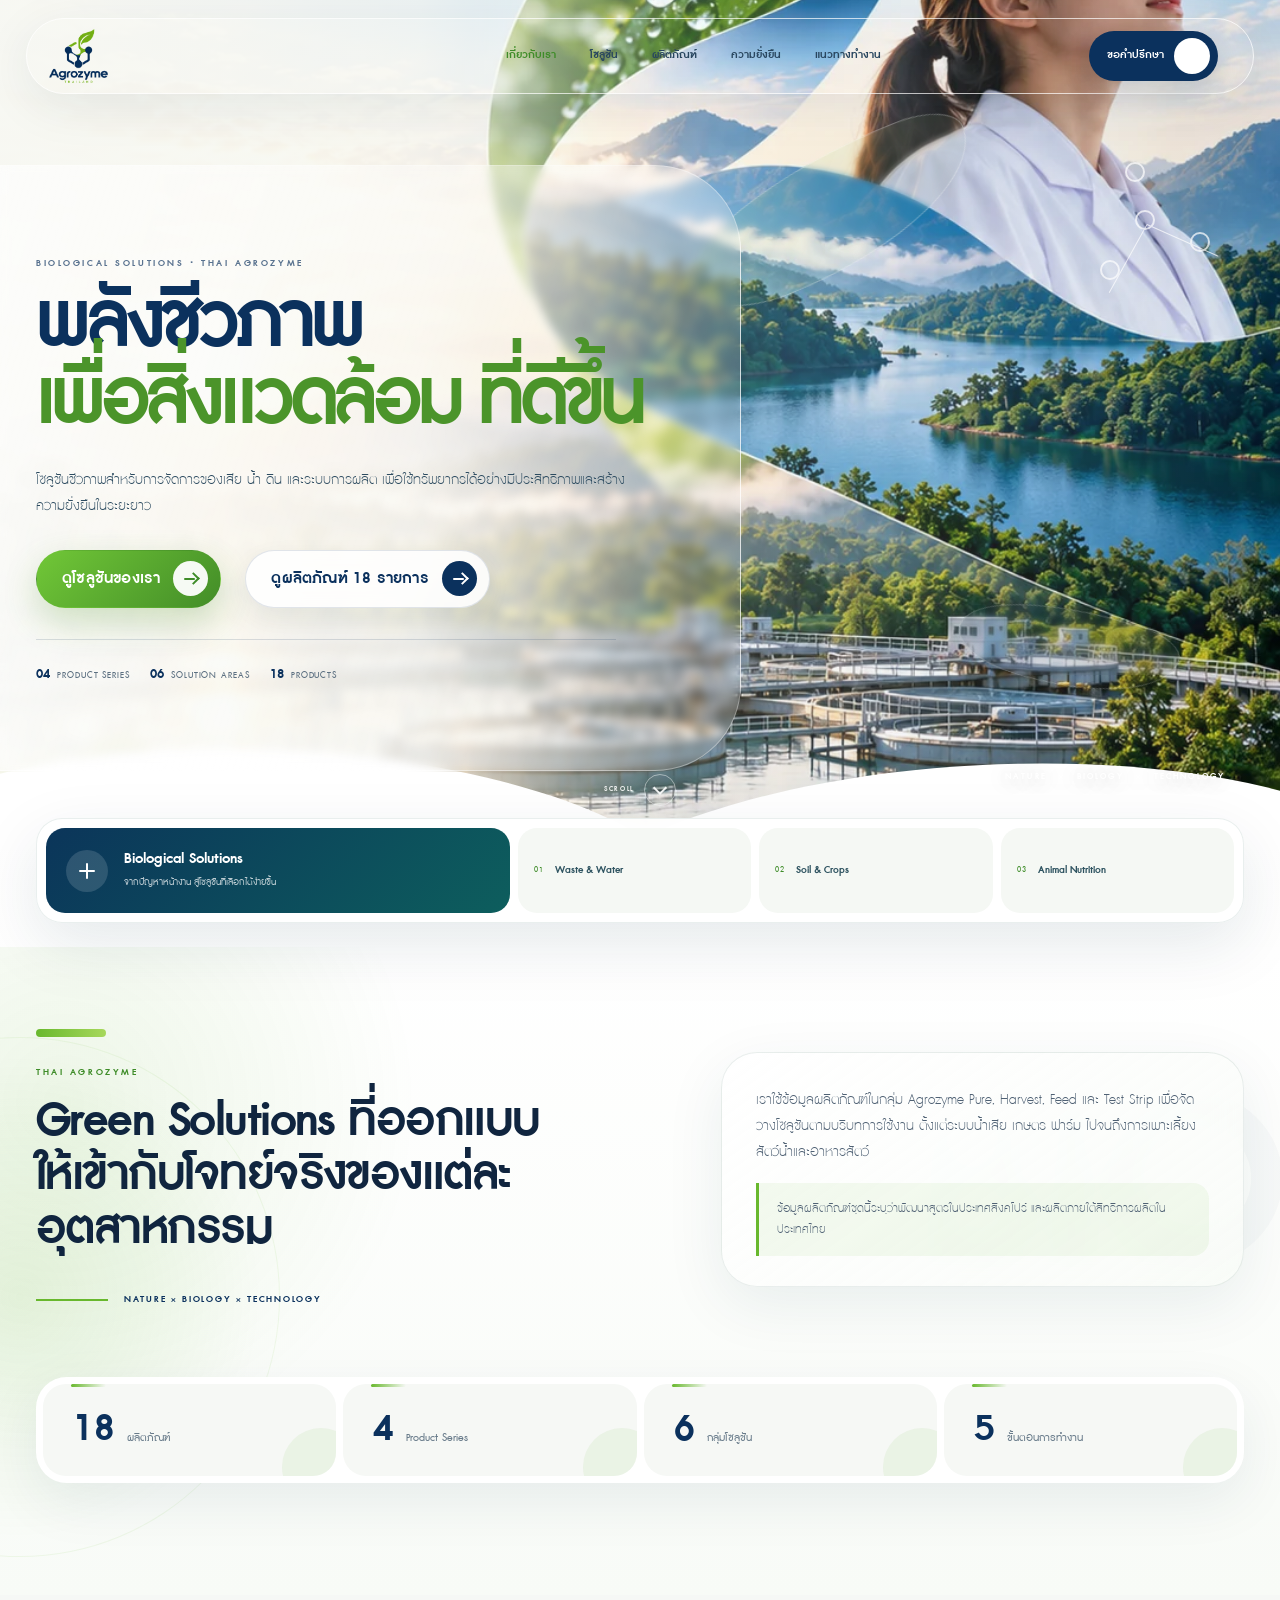
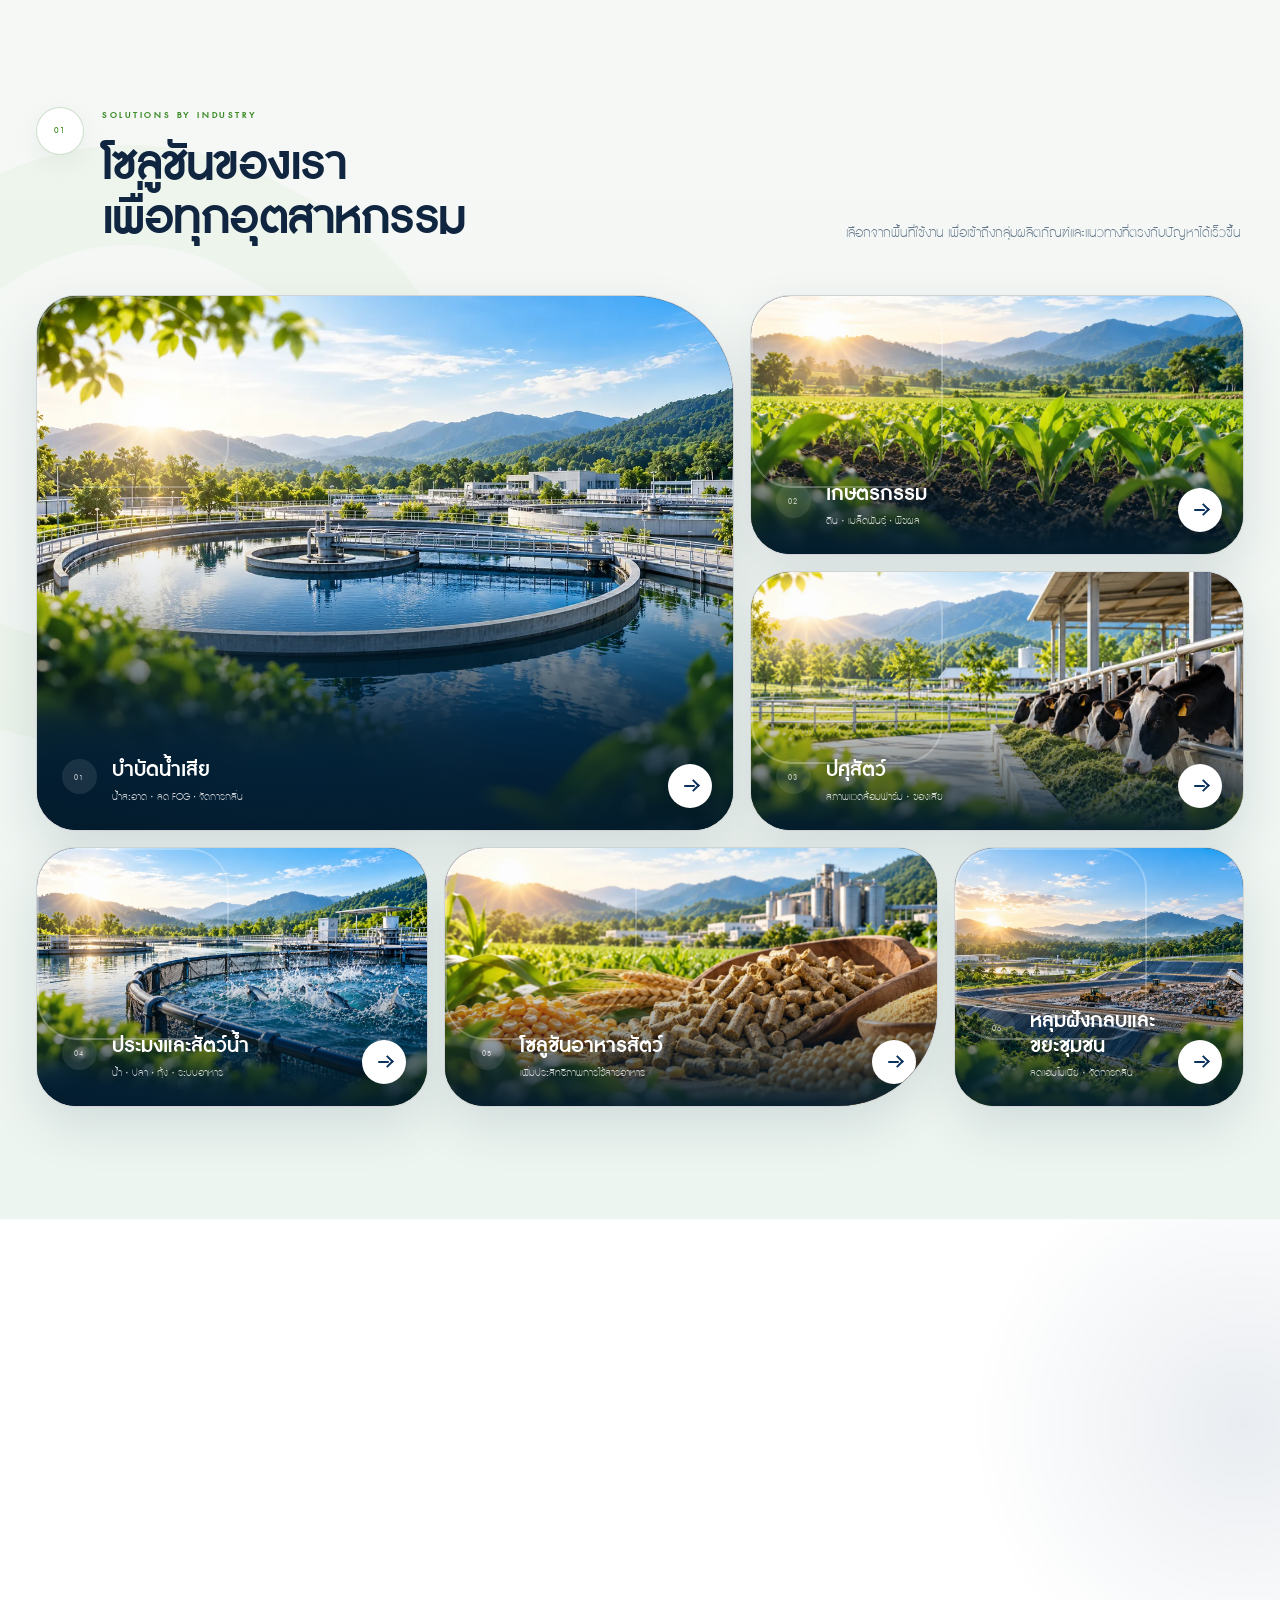
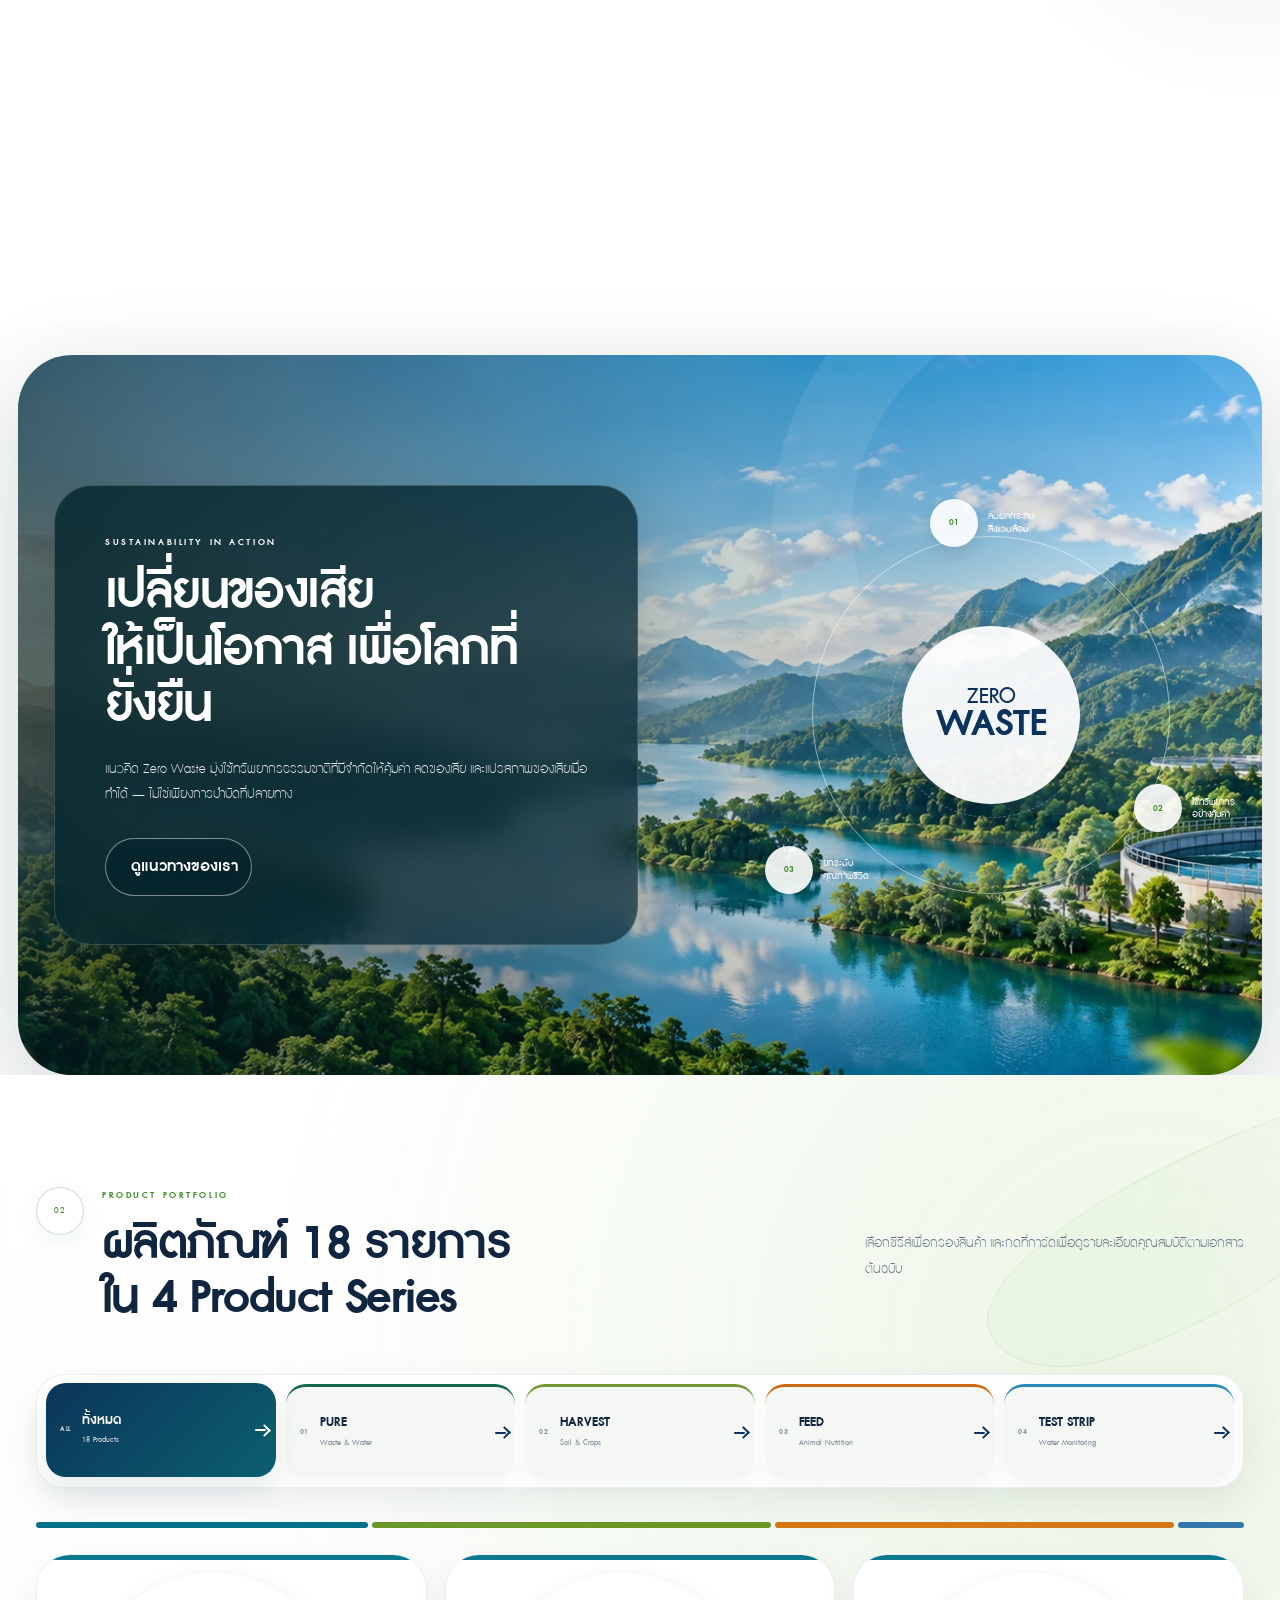
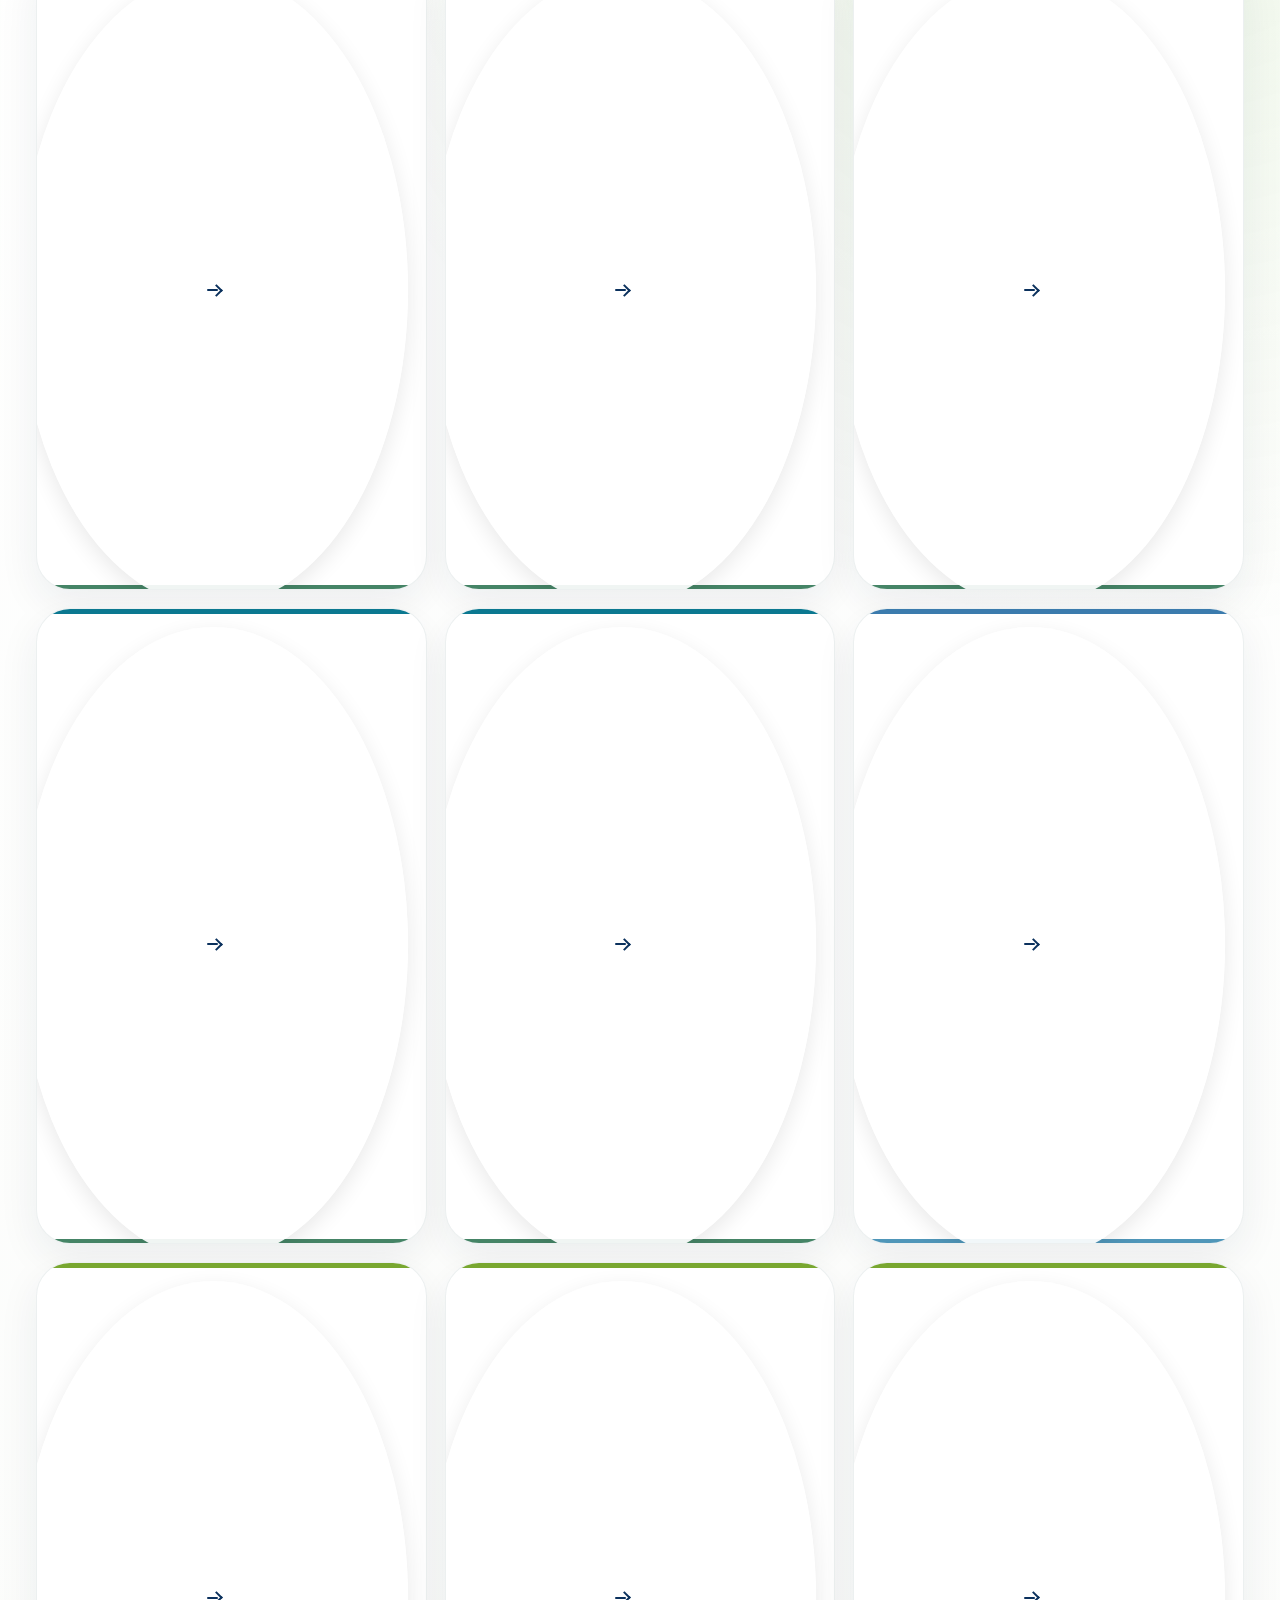
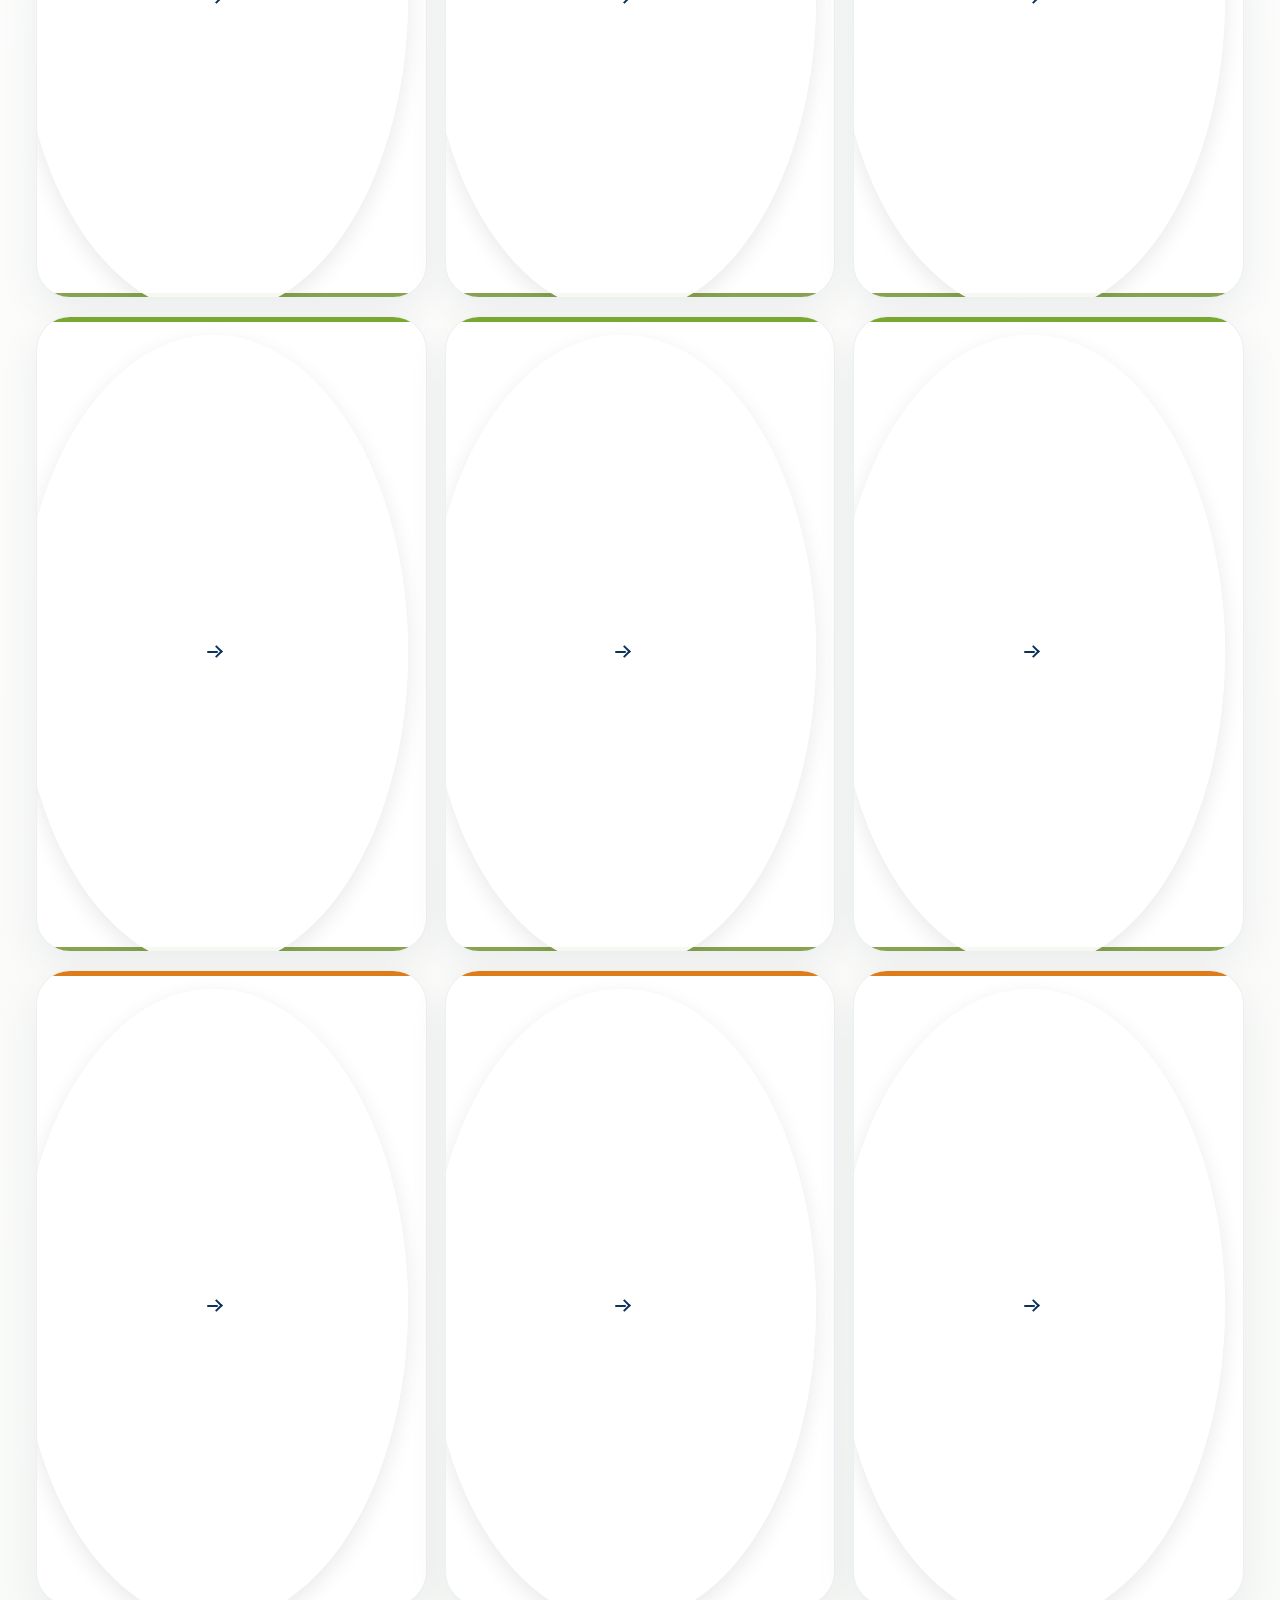
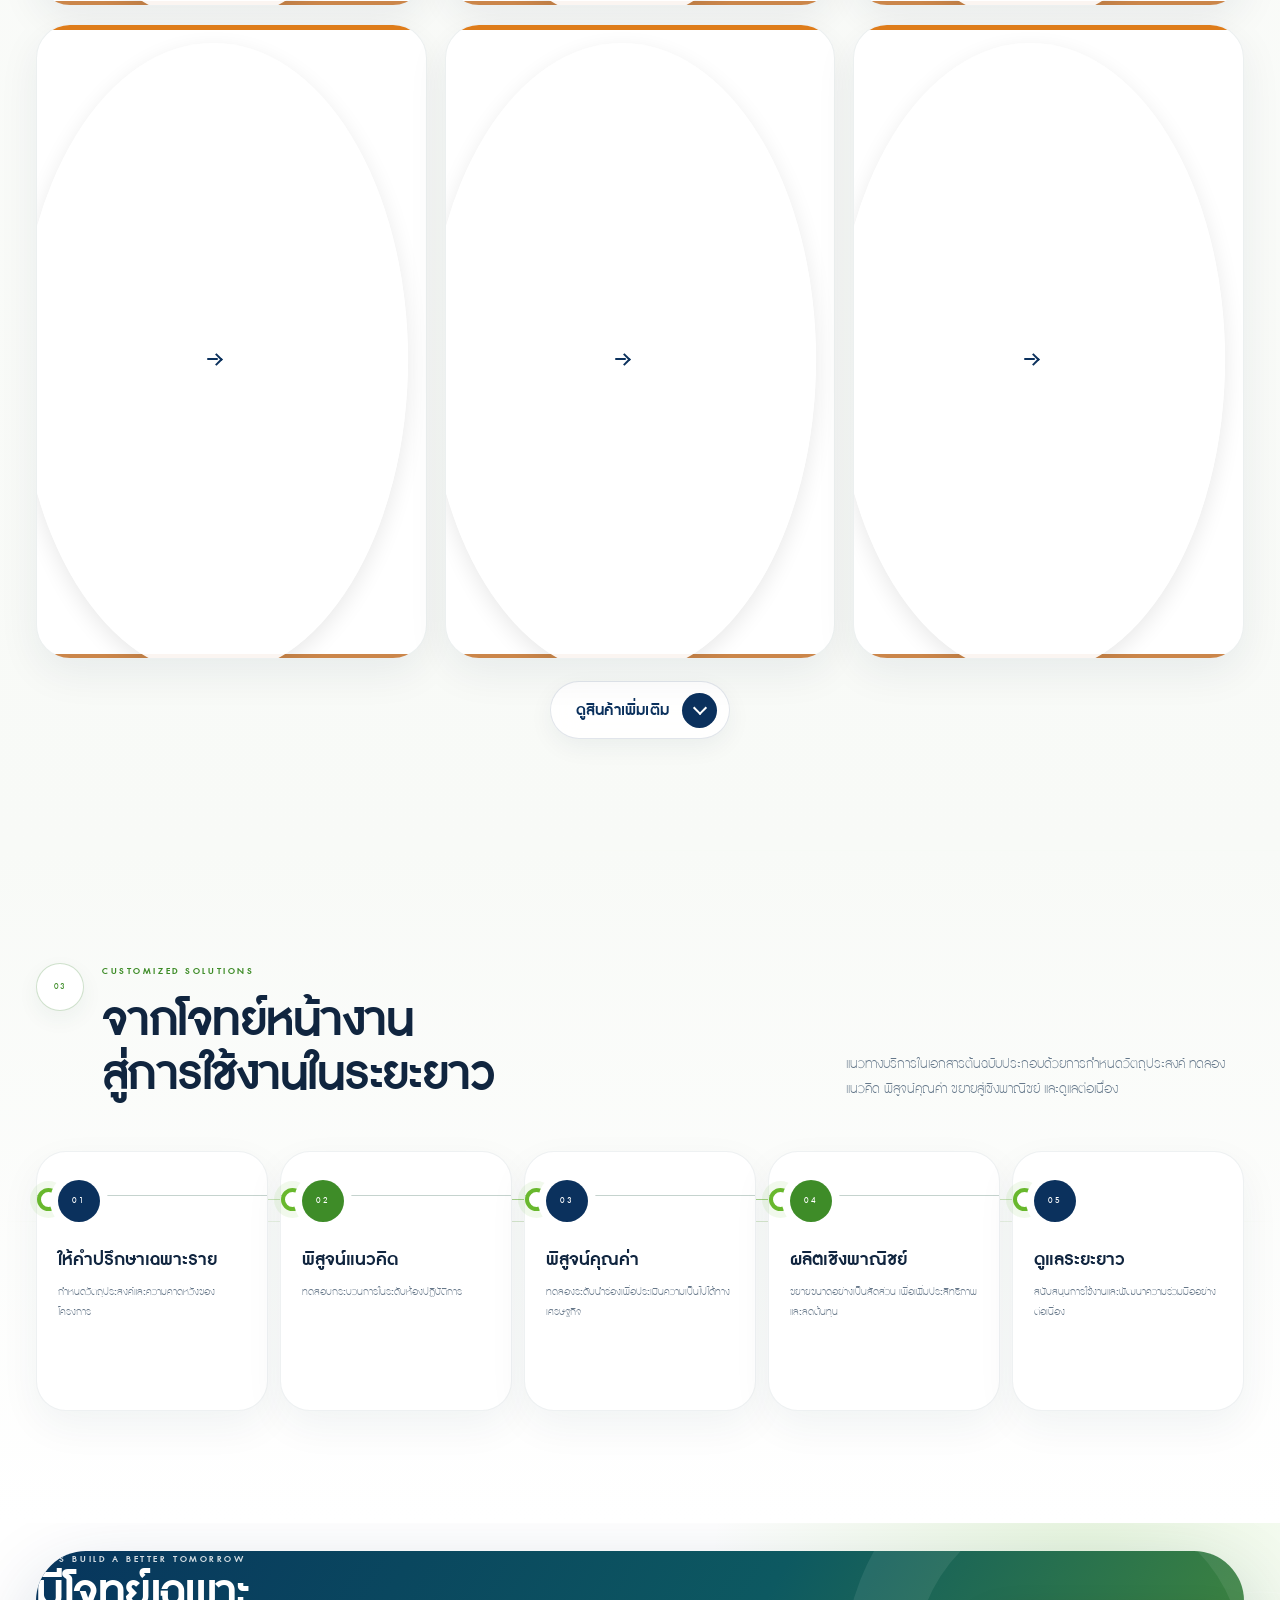
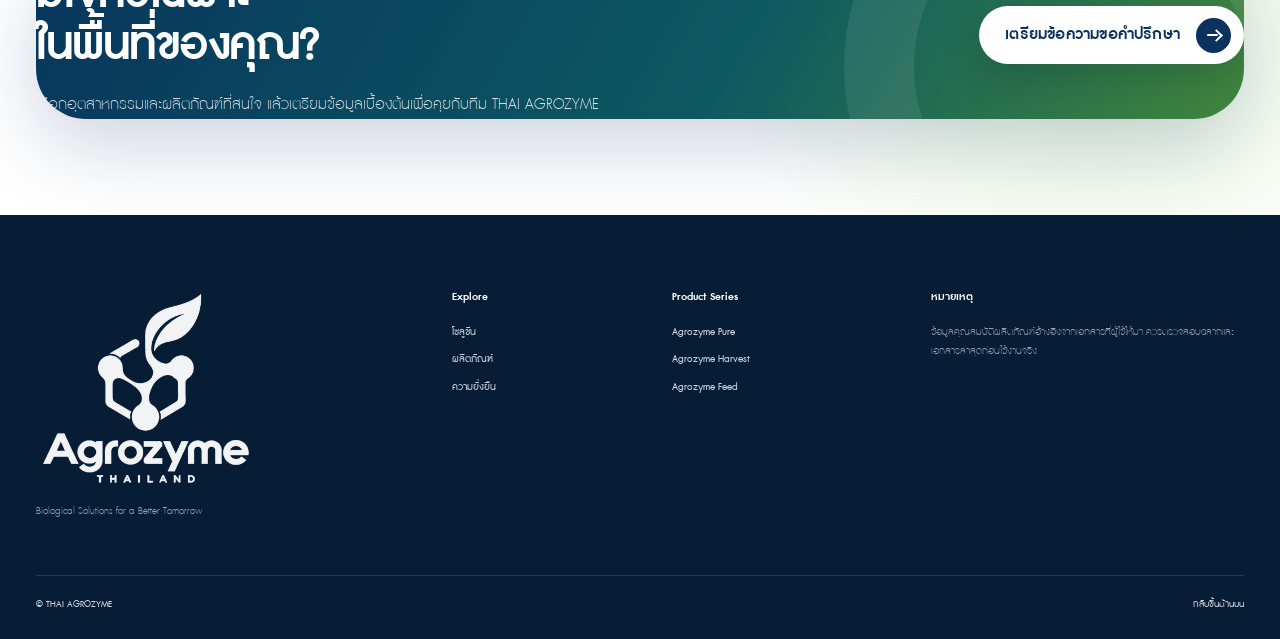
==== commit c7904463: "Add files via upload" ====
--- a/index.html
+++ b/index.html
@@ -10,7 +10,7 @@
   <link rel="icon" href="assets/images/brand/logo-agrozyme-thailand.png" />
   <link rel="preload" as="image" href="assets/images/hero/hero-desktop.webp" media="(min-width: 821px)" />
   <link rel="preload" as="image" href="assets/images/hero/hero-mobile.webp" media="(max-width: 820px)" />
-  <link rel="stylesheet" href="assets/css/styles-draft3.css?v=20261007-1700" />
+  <link rel="stylesheet" href="assets/css/styles-draft4.css?v=20261007-1700" />
 </head>
 <body>
   <header class="site-header" id="top">
@@ -26,7 +26,7 @@
         <a href="#sustainability">ความยั่งยืน</a>
         <a href="#process">แนวทางทำงาน</a>
       </nav>
-      <a class="header-cta" href="#contact"><span>ขอคำปรึกษา</span><b>↗</b></a>
+      <a class="header-cta" href="#contact"><span>ขอคำปรึกษา</span><b class="ui-arrow" aria-hidden="true"></b></a>
       <button class="menu-toggle" aria-expanded="false" aria-controls="mobileMenu" aria-label="เปิดเมนู">
         <span></span><span></span>
       </button>
@@ -61,11 +61,11 @@
       <div class="container hero-content">
         <div class="hero-copy-card">
           <p class="eyebrow">BIOLOGICAL SOLUTIONS · THAI AGROZYME</p>
-          <h1 id="heroTitle">พลังชีวภาพ<br><span>เพื่อสิ่งแวดล้อมที่ดีขึ้น</span></h1>
+          <h1 id="heroTitle">พลังชีวภาพ<br><span>เพื่อสิ่งแวดล้อม</span><span class="hero-last">ที่ดีขึ้น</span></h1>
           <p class="hero-copy">โซลูชันชีวภาพสำหรับการจัดการของเสีย น้ำ ดิน และระบบการผลิต เพื่อใช้ทรัพยากรได้อย่างมีประสิทธิภาพและสร้างความยั่งยืนในระยะยาว</p>
           <div class="hero-actions">
-            <a class="btn btn-primary" href="#solutions"><span>ดูโซลูชันของเรา</span><b class="btn-icon">↗</b></a>
-            <a class="btn btn-soft" href="#products"><span>ดูผลิตภัณฑ์ 18 รายการ</span><b class="btn-icon">→</b></a>
+            <a class="btn btn-primary" href="#solutions"><span>ดูโซลูชันของเรา</span><b class="btn-icon ui-arrow" aria-hidden="true"></b></a>
+            <a class="btn btn-soft" href="#products"><span>ดูผลิตภัณฑ์ 18 รายการ</span><b class="btn-icon ui-arrow" aria-hidden="true"></b></a>
           </div>
           <div class="hero-mini-points" aria-label="จุดเด่นของเว็บไซต์">
             <span><b>04</b> Product Series</span>
@@ -75,12 +75,12 @@
         </div>
       </div>
       <div class="hero-note" aria-hidden="true"><b>NATURE</b><span>×</span><b>BIOLOGY</b><span>×</span><b>TECHNOLOGY</b></div>
-      <a class="scroll-cue" href="#about" aria-label="เลื่อนดูเนื้อหา"><span>SCROLL</span><b>↓</b></a>
+      <a class="scroll-cue" href="#about" aria-label="เลื่อนดูเนื้อหา"><span>SCROLL</span><b class="ui-chevron-down" aria-hidden="true"></b></a>
     </section>
 
     <section class="hero-bridge" aria-label="ภาพรวมแนวทาง THAI AGROZYME">
       <div class="container hero-bridge-shell">
-        <div class="bridge-lead"><span class="bridge-mark">✦</span><div><b>Biological Solutions</b><small>จากปัญหาหน้างาน สู่โซลูชันที่เลือกได้ง่ายขึ้น</small></div></div>
+        <div class="bridge-lead"><span class="bridge-mark"><i class="spark-icon" aria-hidden="true"></i></span><div><b>Biological Solutions</b><small>จากปัญหาหน้างาน สู่โซลูชันที่เลือกได้ง่ายขึ้น</small></div></div>
         <div class="bridge-item"><i>01</i><span>Waste &amp; Water</span></div>
         <div class="bridge-item"><i>02</i><span>Soil &amp; Crops</span></div>
         <div class="bridge-item"><i>03</i><span>Animal Nutrition</span></div>
@@ -111,32 +111,32 @@
     <section class="solutions section" id="solutions">
       <div class="container section-head split-head">
         <div class="section-title-wrap"><span class="section-kicker">01</span><div><p class="eyebrow dark">SOLUTIONS BY INDUSTRY</p><h2>โซลูชันของเรา<br>เพื่อทุกอุตสาหกรรม</h2></div></div>
-        <div class="section-copy"><p>เลือกจากพื้นที่ใช้งาน เพื่อเข้าถึงกลุ่มผลิตภัณฑ์และแนวทางที่ตรงกับปัญหาได้เร็วขึ้น</p><span class="swipe-hint">ปัดเพื่อดูเพิ่มเติม →</span></div>
+        <div class="section-copy"><p>เลือกจากพื้นที่ใช้งาน เพื่อเข้าถึงกลุ่มผลิตภัณฑ์และแนวทางที่ตรงกับปัญหาได้เร็วขึ้น</p><span class="swipe-hint">ปัดเพื่อดูเพิ่มเติม</span></div>
       </div>
       <div class="container solution-grid" aria-label="โซลูชันตามอุตสาหกรรม">
         <article class="solution-card large" data-filter="pure">
           <img src="assets/images/solutions/wastewater.webp" alt="ระบบบำบัดน้ำเสีย" loading="lazy" />
-          <div class="solution-overlay"><span class="solution-index">01</span><div><h3>บำบัดน้ำเสีย</h3><p>น้ำสะอาด · ลด FOG · จัดการกลิ่น</p></div><button aria-label="ดูผลิตภัณฑ์สำหรับบำบัดน้ำเสีย">↗</button></div>
+          <div class="solution-overlay"><span class="solution-index">01</span><div><h3>บำบัดน้ำเสีย</h3><p>น้ำสะอาด · ลด FOG · จัดการกลิ่น</p></div><button aria-label="ดูผลิตภัณฑ์สำหรับบำบัดน้ำเสีย"><span class="ui-arrow" aria-hidden="true"></span></button></div>
         </article>
         <article class="solution-card" data-filter="harvest">
           <img src="assets/images/solutions/agriculture.webp" alt="พื้นที่เกษตรกรรม" loading="lazy" />
-          <div class="solution-overlay"><span class="solution-index">02</span><div><h3>เกษตรกรรม</h3><p>ดิน · เมล็ดพันธุ์ · พืชผล</p></div><button aria-label="ดูผลิตภัณฑ์สำหรับเกษตรกรรม">↗</button></div>
+          <div class="solution-overlay"><span class="solution-index">02</span><div><h3>เกษตรกรรม</h3><p>ดิน · เมล็ดพันธุ์ · พืชผล</p></div><button aria-label="ดูผลิตภัณฑ์สำหรับเกษตรกรรม"><span class="ui-arrow" aria-hidden="true"></span></button></div>
         </article>
         <article class="solution-card" data-filter="pure">
           <img src="assets/images/solutions/livestock.webp" alt="ฟาร์มปศุสัตว์" loading="lazy" />
-          <div class="solution-overlay"><span class="solution-index">03</span><div><h3>ปศุสัตว์</h3><p>สภาพแวดล้อมฟาร์ม · ของเสีย</p></div><button aria-label="ดูผลิตภัณฑ์สำหรับปศุสัตว์">↗</button></div>
+          <div class="solution-overlay"><span class="solution-index">03</span><div><h3>ปศุสัตว์</h3><p>สภาพแวดล้อมฟาร์ม · ของเสีย</p></div><button aria-label="ดูผลิตภัณฑ์สำหรับปศุสัตว์"><span class="ui-arrow" aria-hidden="true"></span></button></div>
         </article>
         <article class="solution-card" data-filter="feed">
           <img src="assets/images/solutions/aquaculture.webp" alt="ฟาร์มประมงและเพาะเลี้ยงสัตว์น้ำ" loading="lazy" />
-          <div class="solution-overlay"><span class="solution-index">04</span><div><h3>ประมงและสัตว์น้ำ</h3><p>น้ำ · ปลา · กุ้ง · ระบบอาหาร</p></div><button aria-label="ดูผลิตภัณฑ์สำหรับสัตว์น้ำ">↗</button></div>
+          <div class="solution-overlay"><span class="solution-index">04</span><div><h3>ประมงและสัตว์น้ำ</h3><p>น้ำ · ปลา · กุ้ง · ระบบอาหาร</p></div><button aria-label="ดูผลิตภัณฑ์สำหรับสัตว์น้ำ"><span class="ui-arrow" aria-hidden="true"></span></button></div>
         </article>
         <article class="solution-card wide" data-filter="feed">
           <img src="assets/images/solutions/feed.webp" alt="วัตถุดิบและอาหารสัตว์" loading="lazy" />
-          <div class="solution-overlay"><span class="solution-index">05</span><div><h3>โซลูชันอาหารสัตว์</h3><p>เพิ่มประสิทธิภาพการใช้สารอาหาร</p></div><button aria-label="ดูผลิตภัณฑ์อาหารสัตว์">↗</button></div>
+          <div class="solution-overlay"><span class="solution-index">05</span><div><h3>โซลูชันอาหารสัตว์</h3><p>เพิ่มประสิทธิภาพการใช้สารอาหาร</p></div><button aria-label="ดูผลิตภัณฑ์อาหารสัตว์"><span class="ui-arrow" aria-hidden="true"></span></button></div>
         </article>
         <article class="solution-card" data-filter="pure">
           <img src="assets/images/solutions/landfill.webp" alt="ศูนย์จัดการบ่อฝังกลบขยะ" loading="lazy" />
-          <div class="solution-overlay"><span class="solution-index">06</span><div><h3>หลุมฝังกลบและขยะชุมชน</h3><p>ลดแอมโมเนีย · จัดการกลิ่น</p></div><button aria-label="ดูผลิตภัณฑ์สำหรับบ่อฝังกลบ">↗</button></div>
+          <div class="solution-overlay"><span class="solution-index">06</span><div><h3>หลุมฝังกลบและขยะชุมชน</h3><p>ลดแอมโมเนีย · จัดการกลิ่น</p></div><button aria-label="ดูผลิตภัณฑ์สำหรับบ่อฝังกลบ"><span class="ui-arrow" aria-hidden="true"></span></button></div>
         </article>
       </div>
     </section>
@@ -150,12 +150,12 @@
           <p>เริ่มจากปัญหาหน้างาน แล้วระบบจะพาไปยังกลุ่มผลิตภัณฑ์ที่เกี่ยวข้องได้เร็วขึ้น</p>
         </div>
         <div class="problem-chips" role="group" aria-label="เลือกปัญหาที่ต้องการแก้">
-          <button data-problem-series="pure"><i>01</i><span>กลิ่นและแอมโมเนีย</span><b>↗</b></button>
-          <button data-problem-series="pure"><i>02</i><span>น้ำเสียและตะกอน</span><b>↗</b></button>
-          <button data-problem-series="harvest"><i>03</i><span>คุณภาพดินและผลผลิต</span><b>↗</b></button>
-          <button data-problem-series="pure"><i>04</i><span>ของเสียจากฟาร์ม</span><b>↗</b></button>
-          <button data-problem-series="feed"><i>05</i><span>ปลา / กุ้ง / อาหารสัตว์</span><b>↗</b></button>
-          <button data-problem-series="test"><i>06</i><span>ตรวจคุณภาพน้ำฟาร์ม</span><b>↗</b></button>
+          <button data-problem-series="pure"><i>01</i><span>กลิ่นและแอมโมเนีย</span><b class="ui-arrow" aria-hidden="true"></b></button>
+          <button data-problem-series="pure"><i>02</i><span>น้ำเสียและตะกอน</span><b class="ui-arrow" aria-hidden="true"></b></button>
+          <button data-problem-series="harvest"><i>03</i><span>คุณภาพดินและผลผลิต</span><b class="ui-arrow" aria-hidden="true"></b></button>
+          <button data-problem-series="pure"><i>04</i><span>ของเสียจากฟาร์ม</span><b class="ui-arrow" aria-hidden="true"></b></button>
+          <button data-problem-series="feed"><i>05</i><span>ปลา / กุ้ง / อาหารสัตว์</span><b class="ui-arrow" aria-hidden="true"></b></button>
+          <button data-problem-series="test"><i>06</i><span>ตรวจคุณภาพน้ำฟาร์ม</span><b class="ui-arrow" aria-hidden="true"></b></button>
         </div>
       </div>
     </section>
@@ -186,17 +186,17 @@
         <p>เลือกซีรีส์เพื่อกรองสินค้า และกดที่การ์ดเพื่อดูรายละเอียดคุณสมบัติตามเอกสารต้นฉบับ</p>
       </div>
       <div class="container family-nav" role="group" aria-label="กรองผลิตภัณฑ์">
-        <button class="filter-btn active all" data-series="all"><i>ALL</i><span><b>ทั้งหมด</b><small>18 Products</small></span><em>↗</em></button>
-        <button class="filter-btn pure" data-series="pure"><i>01</i><span><b>PURE</b><small>Waste & Water</small></span><em>↗</em></button>
-        <button class="filter-btn harvest" data-series="harvest"><i>02</i><span><b>HARVEST</b><small>Soil & Crops</small></span><em>↗</em></button>
-        <button class="filter-btn feed" data-series="feed"><i>03</i><span><b>FEED</b><small>Animal Nutrition</small></span><em>↗</em></button>
-        <button class="filter-btn test" data-series="test"><i>04</i><span><b>TEST STRIP</b><small>Water Monitoring</small></span><em>↗</em></button>
+        <button class="filter-btn active all" data-series="all"><i>ALL</i><span><b>ทั้งหมด</b><small>18 Products</small></span><em class="ui-arrow" aria-hidden="true"></em></button>
+        <button class="filter-btn pure" data-series="pure"><i>01</i><span><b>PURE</b><small>Waste & Water</small></span><em class="ui-arrow" aria-hidden="true"></em></button>
+        <button class="filter-btn harvest" data-series="harvest"><i>02</i><span><b>HARVEST</b><small>Soil & Crops</small></span><em class="ui-arrow" aria-hidden="true"></em></button>
+        <button class="filter-btn feed" data-series="feed"><i>03</i><span><b>FEED</b><small>Animal Nutrition</small></span><em class="ui-arrow" aria-hidden="true"></em></button>
+        <button class="filter-btn test" data-series="test"><i>04</i><span><b>TEST STRIP</b><small>Water Monitoring</small></span><em class="ui-arrow" aria-hidden="true"></em></button>
       </div>
       <div class="container series-legend" aria-hidden="true">
         <span class="sl-pure">PURE</span><span class="sl-harvest">HARVEST</span><span class="sl-feed">FEED</span><span class="sl-test">TEST</span>
       </div>
       <div class="container product-grid" id="productGrid"></div>
-      <div class="container product-more-wrap"><button class="btn btn-soft product-more" id="productMore" type="button" hidden><span>ดูสินค้าเพิ่มเติม</span><b class="btn-icon">↓</b></button></div>
+      <div class="container product-more-wrap"><button class="btn btn-soft product-more" id="productMore" type="button" hidden><span>ดูสินค้าเพิ่มเติม</span><b class="btn-icon ui-chevron-down" aria-hidden="true"></b></button></div>
     </section>
 
     <section class="process section organic-section" id="process">
@@ -221,7 +221,7 @@
           <h2>มีโจทย์เฉพาะ<br>ในพื้นที่ของคุณ?</h2>
           <p>เลือกอุตสาหกรรมและผลิตภัณฑ์ที่สนใจ แล้วเตรียมข้อมูลเบื้องต้นเพื่อคุยกับทีม THAI AGROZYME</p>
         </div>
-        <button class="btn btn-light" id="openConsultation" data-open-consult><span>เตรียมข้อความขอคำปรึกษา</span><b class="btn-icon">↗</b></button>
+        <button class="btn btn-light" id="openConsultation" data-open-consult><span>เตรียมข้อความขอคำปรึกษา</span><b class="btn-icon ui-arrow" aria-hidden="true"></b></button>
       </div>
     </section>
   </main>
@@ -233,12 +233,12 @@
       <div><h3>Product Series</h3><a href="#products" data-footer-filter="pure">Agrozyme Pure</a><a href="#products" data-footer-filter="harvest">Agrozyme Harvest</a><a href="#products" data-footer-filter="feed">Agrozyme Feed</a></div>
       <div><h3>หมายเหตุ</h3><p>ข้อมูลคุณสมบัติผลิตภัณฑ์อ้างอิงจากเอกสารที่ผู้ใช้ให้มา ควรตรวจสอบฉลากและเอกสารล่าสุดก่อนใช้งานจริง</p></div>
     </div>
-    <div class="container footer-bottom"><span>© THAI AGROZYME</span><a href="#top">กลับขึ้นด้านบน ↑</a></div>
+    <div class="container footer-bottom"><span>© THAI AGROZYME</span><a href="#top">กลับขึ้นด้านบน</a></div>
   </footer>
 
   <nav class="mobile-dock" aria-label="ทางลัดบนมือถือ">
-    <a href="#products"><span class="dock-icon">◫</span><b>ผลิตภัณฑ์</b></a>
-    <button type="button" data-open-consult><span class="dock-icon">↗</span><b>ขอคำปรึกษา</b></button>
+    <a href="#products"><span class="dock-icon catalog-icon" aria-hidden="true"></span><b>ผลิตภัณฑ์</b></a>
+    <button type="button" data-open-consult><span class="dock-icon ui-arrow" aria-hidden="true"></span><b>ขอคำปรึกษา</b></button>
   </nav>
 
   <dialog class="product-modal" id="productModal">
@@ -264,6 +264,6 @@
     </div>
   </dialog>
 
-  <script src="assets/js/app-draft3.js?v=20261007-1700"></script>
+  <script src="assets/js/app-draft4.js?v=20261007-1700"></script>
 </body>
 </html>
--- a/assets/css/styles-draft4.css
+++ b/assets/css/styles-draft4.css
@@ -0,0 +1,428 @@
+@font-face{font-family:"DB Adman X";src:url("../fonts/DB Adman X UltraLi.woff2") format("woff2");font-style:normal;font-weight:200;font-display:swap}
+@font-face{font-family:"DB Adman X";src:url("../fonts/DB Adman X Li.woff2") format("woff2");font-style:normal;font-weight:300;font-display:swap}
+@font-face{font-family:"DB Adman X";src:url("../fonts/DB Adman X.woff2") format("woff2");font-style:normal;font-weight:400;font-display:swap}
+@font-face{font-family:"DB Adman X";src:url("../fonts/DB Adman X Bd.woff2") format("woff2");font-style:normal;font-weight:700;font-display:swap}
+@font-face{font-family:"DB Adman X";src:url("../fonts/DB Adman X UltraLiIt.woff2") format("woff2");font-style:italic;font-weight:200;font-display:swap}
+@font-face{font-family:"DB Adman X";src:url("../fonts/DB Adman X LiIt.woff2") format("woff2");font-style:italic;font-weight:300;font-display:swap}
+@font-face{font-family:"DB Adman X";src:url("../fonts/DB Adman X Italic.woff2") format("woff2");font-style:italic;font-weight:400;font-display:swap}
+@font-face{font-family:"DB Adman X";src:url("../fonts/DB Adman X BdIt.woff2") format("woff2");font-style:italic;font-weight:700;font-display:swap}
+
+:root{
+  --navy:#0b315d;--navy-2:#071f3d;--navy-3:#123f72;
+  --green:#68b82d;--green-2:#3e8c28;--green-3:#b7dc79;
+  --teal:#0d716f;--cream:#f5f3ea;--sand:#ece9dc;--ink:#10253f;
+  --muted:#64778a;--line:#dce4e7;--white:#fff;
+  --shadow:0 22px 70px rgba(14,42,66,.14);--shadow-soft:0 12px 40px rgba(14,42,66,.09);
+  --radius-lg:38px;--radius-md:28px;--radius-sm:18px;
+}
+*{box-sizing:border-box}
+html{scroll-behavior:smooth;scroll-padding-top:100px}
+body{margin:0;background:#fff;color:var(--ink);font-family:"DB Adman X",Tahoma,"Noto Sans Thai",Arial,sans-serif;font-size:20px;line-height:1.48;-webkit-font-smoothing:antialiased;text-rendering:optimizeLegibility;overflow-x:hidden}
+body.modal-open,body.menu-open{overflow:hidden}
+img{max-width:100%;display:block}
+a{color:inherit;text-decoration:none}
+button,input,select,textarea{font:inherit}
+button{color:inherit}
+.container{width:min(1320px,calc(100% - 72px));margin-inline:auto}
+.section{padding:112px 0;position:relative}
+.organic-section{overflow:hidden}
+.eyebrow{margin:0 0 14px;font-size:.73rem;font-weight:700;letter-spacing:.22em;color:#fff;text-transform:uppercase}
+.eyebrow.dark{color:var(--green-2)}
+h1,h2,h3,p{margin-top:0}
+h1,h2,h3{font-weight:700}
+h2{font-size:clamp(3.1rem,4.8vw,5.6rem);line-height:.88;letter-spacing:-.025em;margin-bottom:0}
+p{font-weight:300}
+.section-copy p,.split-head>p,.product-head>p{margin:0;color:var(--muted);font-size:1.08rem}
+
+/* buttons */
+.btn{display:inline-flex;align-items:center;justify-content:space-between;gap:18px;min-height:58px;padding:0 12px 0 25px;border-radius:999px;border:1px solid transparent;font-weight:700;cursor:pointer;transition:transform .25s ease,box-shadow .25s ease,background .25s ease;white-space:nowrap}
+.btn::after{content:"↗";display:grid;place-items:center;flex:0 0 38px;height:38px;border-radius:50%;background:rgba(255,255,255,.18);font-size:1rem;transition:transform .25s ease,background .25s ease}
+.btn:hover{transform:translateY(-2px)}
+.btn:hover::after{transform:translate(2px,-2px);background:rgba(255,255,255,.28)}
+.btn-primary{background:linear-gradient(135deg,#71c737,#438d28);color:#fff;box-shadow:0 14px 34px rgba(76,145,38,.24)}
+.btn-outline-light{color:#fff;border-color:rgba(255,255,255,.48);background:rgba(5,25,35,.13);backdrop-filter:blur(10px)}
+.btn-light{background:#fff;color:var(--navy);box-shadow:0 16px 38px rgba(3,21,42,.18)}
+.btn-light::after{background:#e9f3df;color:var(--green-2)}
+.text-link{display:inline-flex;align-items:center;gap:12px;font-weight:700;color:var(--navy);padding:9px 0}
+.text-link span{display:grid;place-items:center;width:34px;height:34px;border-radius:50%;border:1px solid rgba(11,49,93,.18);background:#fff;transition:.25s ease}
+.text-link:hover span{transform:translate(2px,-2px);background:var(--navy);color:white}
+
+/* header */
+.site-header{position:fixed;z-index:80;top:0;left:0;right:0;padding:18px 26px;pointer-events:none;transition:.3s ease}
+.header-shell{width:min(1390px,100%);margin:auto;min-height:72px;padding:8px 10px 8px 20px;border-radius:999px;display:grid;grid-template-columns:250px 1fr auto auto;align-items:center;gap:25px;pointer-events:auto;transition:.3s ease}
+.site-header.scrolled .header-shell{background:rgba(255,255,255,.88);box-shadow:0 12px 42px rgba(10,36,62,.11);backdrop-filter:blur(20px);border:1px solid rgba(255,255,255,.66)}
+.brand{display:flex;align-items:center;min-width:0}.brand img{width:210px;height:58px;object-fit:contain;object-position:left center}
+.desktop-nav{display:flex;justify-content:center;align-items:center;gap:30px;font-size:.9rem;font-weight:700}
+.desktop-nav a{position:relative;padding:8px 0}.desktop-nav a::after{content:"";position:absolute;left:50%;bottom:0;width:5px;height:5px;border-radius:50%;background:var(--green);transform:translateX(-50%) scale(0);transition:.25s ease}.desktop-nav a:hover::after{transform:translateX(-50%) scale(1)}
+.header-cta{display:inline-flex;align-items:center;gap:12px;padding:7px 7px 7px 20px;border-radius:999px;background:var(--navy);color:#fff;font-weight:700;font-size:.9rem;box-shadow:0 10px 28px rgba(7,31,61,.17)}
+.header-cta b{display:grid;place-items:center;width:36px;height:36px;border-radius:50%;background:var(--green);font-size:.95rem}
+.menu-toggle{display:none;border:0;background:var(--navy);width:48px;height:48px;border-radius:50%;padding:0;box-shadow:0 10px 24px rgba(7,31,61,.18);position:relative;z-index:90}
+.menu-toggle span{position:absolute;left:13px;width:22px;height:2px;background:white;border-radius:4px;transition:.3s ease}.menu-toggle span:first-child{top:19px}.menu-toggle span:last-child{top:27px}.menu-toggle[aria-expanded="true"] span:first-child{transform:translateY(4px) rotate(45deg)}.menu-toggle[aria-expanded="true"] span:last-child{transform:translateY(-4px) rotate(-45deg)}
+.mobile-menu{position:fixed;z-index:70;inset:0;background:linear-gradient(145deg,#f9fbf7 0%,#eff6ed 57%,#e6f0f6 100%);padding:120px 26px 34px;display:grid;grid-template-rows:1fr auto;overflow:hidden}
+.mobile-menu[hidden]{display:none}.mobile-menu nav{display:grid;align-content:start}.mobile-menu nav a{display:grid;grid-template-columns:42px 1fr;align-items:center;padding:16px 0;border-bottom:1px solid rgba(11,49,93,.12);font-size:2.15rem;font-weight:700;line-height:1}.mobile-menu nav a span{font-size:.62rem;color:var(--green-2);letter-spacing:.14em}.mobile-menu-foot{display:flex;align-items:end;justify-content:space-between;gap:20px;position:relative;z-index:2}.mobile-menu-foot p{margin:0;font-size:.63rem;letter-spacing:.16em;color:var(--navy);font-weight:700}.mobile-menu-orb{position:absolute;border-radius:58% 42% 65% 35%/41% 58% 42% 59%;border:1px solid rgba(88,166,45,.18)}.mobile-menu-orb.one{width:420px;height:420px;right:-180px;top:30px;background:radial-gradient(circle at 35% 35%,rgba(107,190,51,.18),rgba(107,190,51,0) 65%)}.mobile-menu-orb.two{width:260px;height:260px;left:-120px;bottom:30px;background:radial-gradient(circle at 65% 40%,rgba(11,49,93,.13),rgba(11,49,93,0) 65%)}
+
+/* hero */
+.hero{position:relative;min-height:860px;height:min(92vh,920px);display:flex;align-items:center;overflow:hidden;background:#dfe9ee}
+.hero-media,.hero-media img{position:absolute;inset:0;width:100%;height:100%}.hero-media img{object-fit:cover;object-position:center}
+.hero-shade{position:absolute;inset:0;background:linear-gradient(90deg,rgba(255,255,255,.98) 0%,rgba(255,255,255,.91) 27%,rgba(255,255,255,.55) 41%,rgba(255,255,255,.07) 64%,rgba(4,31,57,.03) 100%)}
+.hero-content{position:relative;z-index:3;padding-top:70px}.hero-copy-card{max-width:750px;position:relative}.hero-content .eyebrow{color:var(--navy);opacity:.68}.hero h1{font-size:clamp(5rem,7.3vw,8.6rem);line-height:.79;letter-spacing:-.045em;color:var(--navy);margin:0 0 30px}.hero h1 span{color:#4b942a}.hero-copy{max-width:650px;font-size:1.2rem;line-height:1.34;color:#29455f;margin-bottom:30px}.hero-actions{display:flex;align-items:center;gap:24px}
+.hero-note{position:absolute;z-index:3;right:4.3vw;bottom:38px;color:#fff;font-size:.66rem;letter-spacing:.2em;display:flex;gap:12px;align-items:center;text-shadow:0 2px 18px rgba(0,0,0,.38)}
+.scroll-cue{position:absolute;z-index:4;left:50%;bottom:22px;transform:translateX(-50%);display:flex;align-items:center;gap:10px;color:rgba(255,255,255,.9);font-size:.58rem;letter-spacing:.18em;font-weight:700;text-shadow:0 2px 15px rgba(0,0,0,.26)}.scroll-cue b{display:grid;place-items:center;width:32px;height:32px;border-radius:50%;border:1px solid rgba(255,255,255,.45)}
+.hero-organic{position:absolute;z-index:2;pointer-events:none;border:1px solid rgba(255,255,255,.45);transform:rotate(-22deg);border-radius:80% 20% 72% 28%/65% 24% 76% 35%;backdrop-filter:blur(3px)}
+.hero-organic.leaf-a{width:310px;height:120px;right:23%;top:18%;background:linear-gradient(135deg,rgba(99,183,47,.18),rgba(255,255,255,.06))}.hero-organic.leaf-b{width:220px;height:84px;right:8%;bottom:19%;background:linear-gradient(135deg,rgba(11,49,93,.16),rgba(255,255,255,.04));transform:rotate(18deg)}
+.hero-molecule{position:absolute;right:5.5%;top:19%;z-index:2;width:125px;height:125px;opacity:.22}.hero-molecule::before,.hero-molecule::after{content:"";position:absolute;inset:50% auto auto 50%;width:78px;height:1px;background:#fff;transform-origin:left center}.hero-molecule::before{transform:rotate(24deg)}.hero-molecule::after{transform:rotate(119deg)}.hero-molecule i{position:absolute;width:20px;height:20px;border:2px solid white;border-radius:50%}.hero-molecule i:nth-child(1){left:50px;top:48px}.hero-molecule i:nth-child(2){right:0;top:70px}.hero-molecule i:nth-child(3){left:15px;bottom:7px}.hero-molecule i:nth-child(4){left:40px;top:0}
+
+/* about */
+.intro{background:linear-gradient(180deg,#fff 0%,#fbfcf9 52%,#f3f8f4 100%)}
+.section-orb{position:absolute;border-radius:50%;pointer-events:none;filter:blur(.2px)}.orb-left{width:520px;height:520px;left:-240px;top:90px;background:radial-gradient(circle,rgba(100,183,48,.12),rgba(100,183,48,0) 66%);border:1px solid rgba(100,183,48,.08)}.orb-right{width:570px;height:570px;right:-250px;top:-80px;background:radial-gradient(circle,rgba(11,49,93,.09),rgba(11,49,93,0) 68%)}
+.intro-grid{display:grid;grid-template-columns:1.06fr .94fr;gap:95px;align-items:center;position:relative;z-index:2}.intro-title-block h2{max-width:760px}.brand-line{display:flex;align-items:center;gap:16px;margin-top:34px}.brand-line span{width:72px;height:2px;background:var(--green)}.brand-line p{margin:0;color:var(--navy);font-size:.76rem;font-weight:700;letter-spacing:.14em;text-transform:uppercase}.glass-panel{border:1px solid rgba(255,255,255,.92);background:rgba(255,255,255,.68);backdrop-filter:blur(14px);box-shadow:var(--shadow-soft);border-radius:32px;padding:34px 34px 30px}.intro-copy{font-size:1.1rem;color:#4f6174}.intro-copy p:last-child{margin-bottom:0}.source-note{font-size:.91rem;padding:15px 18px;border-left:3px solid var(--green);background:rgba(102,183,48,.07);border-radius:0 16px 16px 0}
+.fact-strip{margin-top:68px;display:grid;grid-template-columns:repeat(4,1fr);border:1px solid rgba(13,59,70,.12);border-radius:30px;overflow:hidden;background:rgba(255,255,255,.72);box-shadow:0 20px 60px rgba(21,63,76,.08);position:relative;z-index:2}.fact-strip div{padding:28px 30px;display:flex;align-items:flex-end;gap:12px;border-right:1px solid rgba(13,59,70,.1);position:relative}.fact-strip div::before{content:"";position:absolute;left:28px;top:0;width:35px;height:3px;background:linear-gradient(90deg,var(--green),rgba(104,184,45,0));border-radius:3px}.fact-strip div:last-child{border-right:0}.fact-strip strong{font-size:3.1rem;color:var(--navy);line-height:.75}.fact-strip span{font-size:.88rem;color:#687b8a}
+
+/* solutions */
+.solutions{background:linear-gradient(180deg,#f2f6f7 0%,#eef4f2 100%);overflow:hidden}.solutions::before{content:"";position:absolute;width:300px;height:600px;right:-110px;top:120px;border-radius:80% 20% 74% 26%/42% 63% 37% 58%;border:1px solid rgba(96,175,47,.13);transform:rotate(23deg)}
+.section-head{margin-bottom:48px;position:relative;z-index:2}.split-head{display:grid;grid-template-columns:1fr .54fr;gap:72px;align-items:end}.section-copy{display:grid;gap:15px}.swipe-hint{display:none;font-size:.78rem;color:var(--green-2);font-weight:700;letter-spacing:.06em}
+.solution-grid{display:grid;grid-template-columns:repeat(12,1fr);grid-auto-rows:260px;gap:16px;position:relative;z-index:2}.solution-card{position:relative;grid-column:span 4;border-radius:30px;overflow:hidden;box-shadow:0 16px 46px rgba(13,47,74,.13);cursor:pointer;background:#123;isolation:isolate;min-height:0}.solution-card.large{grid-column:span 7;grid-row:span 2}.solution-card:nth-child(2){grid-column:span 5}.solution-card:nth-child(3){grid-column:span 5}.solution-card:nth-child(4){grid-column:span 4}.solution-card.wide{grid-column:span 5}.solution-card:nth-child(6){grid-column:span 3}.solution-card img{width:100%;height:100%;object-fit:cover;transition:transform .55s ease,filter .55s ease}.solution-card::after{content:"";position:absolute;inset:20% 0 0;background:linear-gradient(180deg,transparent,rgba(4,28,50,.88));z-index:1}.solution-card::before{content:"";position:absolute;inset:auto -70px -105px auto;width:190px;height:190px;border-radius:50%;border:1px solid rgba(255,255,255,.28);z-index:2;transition:transform .4s ease}.solution-card:hover img{transform:scale(1.045);filter:saturate(1.05)}.solution-card:hover::before{transform:scale(1.15)}
+.solution-overlay{position:absolute;z-index:3;left:22px;right:18px;bottom:18px;display:grid;grid-template-columns:auto 1fr auto;align-items:end;gap:15px;color:#fff}.solution-index{font-size:.62rem;letter-spacing:.19em;opacity:.72;align-self:start;padding-top:4px}.solution-overlay h3{font-size:1.62rem;line-height:.95;margin:0 0 5px}.solution-overlay p{font-size:.82rem;margin:0;opacity:.82}.solution-overlay button{border:0;background:#fff;color:var(--navy);width:44px;height:44px;border-radius:50%;font-size:1rem;cursor:pointer;transition:.25s ease}.solution-card:hover .solution-overlay button{transform:translate(2px,-2px);background:var(--green);color:white}
+
+/* problem finder */
+.problem-finder{background:#fff}.problem-shell{display:grid;grid-template-columns:.72fr 1.28fr;gap:80px;align-items:start;position:relative;z-index:2}.problem-intro{position:sticky;top:120px}.problem-intro h2{font-size:clamp(3rem,4.5vw,5rem);margin-bottom:24px}.problem-intro>p:last-child{color:var(--muted);font-size:1rem;max-width:420px}.problem-chips{display:grid;grid-template-columns:1fr 1fr;gap:12px}.problem-chips button{border:1px solid #dfe7e5;background:linear-gradient(135deg,#fff,#f8fbf8);border-radius:24px;min-height:116px;padding:18px 20px;display:grid;grid-template-columns:42px 1fr 38px;align-items:center;text-align:left;gap:14px;cursor:pointer;box-shadow:0 8px 24px rgba(16,54,66,.05);transition:.25s ease}.problem-chips button:hover{transform:translateY(-3px);border-color:rgba(91,163,48,.36);box-shadow:0 18px 36px rgba(16,54,66,.11)}.problem-chips i{font-style:normal;font-size:.65rem;color:var(--green-2);font-weight:700;letter-spacing:.14em}.problem-chips span{font-size:1.25rem;font-weight:700;line-height:1}.problem-chips b{display:grid;place-items:center;width:36px;height:36px;border-radius:50%;background:#edf5e8;color:var(--green-2);transition:.25s ease}.problem-chips button:hover b{background:var(--green);color:#fff;transform:translate(2px,-2px)}
+
+/* sustainability */
+.sustainability{position:relative;min-height:720px;display:flex;align-items:center;overflow:hidden}.sustainability>img{position:absolute;inset:0;width:100%;height:100%;object-fit:cover}.sustainability-overlay{position:absolute;inset:0;background:linear-gradient(90deg,rgba(5,35,39,.68),rgba(8,47,43,.23) 55%,rgba(4,26,38,.05) 100%)}
+.sustainability-layout{position:relative;z-index:3;display:grid;grid-template-columns:1.06fr .94fr;gap:70px;align-items:center}.glass-dark{background:linear-gradient(145deg,rgba(4,36,43,.86),rgba(7,47,55,.66));border:1px solid rgba(255,255,255,.2);box-shadow:0 30px 80px rgba(3,28,35,.24);backdrop-filter:blur(16px);border-radius:38px;padding:48px 50px;color:white}.sustainability-content h2{max-width:700px;font-size:clamp(3.3rem,5vw,5.8rem);margin-bottom:24px}.sustainability-content>p:not(.eyebrow){max-width:630px;font-size:1.04rem;opacity:.9;margin-bottom:30px}.zero-orbit{position:relative;width:min(470px,100%);aspect-ratio:1;margin-left:auto}.zero-orbit::before,.zero-orbit::after{content:"";position:absolute;border-radius:50%;border:1px solid rgba(255,255,255,.5);inset:12%}.zero-orbit::after{inset:28%;border-style:dashed;opacity:.6}.zero-core{position:absolute;inset:31%;border-radius:50%;display:flex;flex-direction:column;align-items:center;justify-content:center;background:rgba(255,255,255,.91);color:var(--navy);box-shadow:0 18px 55px rgba(3,29,36,.19);line-height:.72}.zero-core span{font-size:1.8rem}.zero-core strong{font-size:3rem}.orbit-item{position:absolute;color:#fff;display:flex;align-items:center;gap:10px;font-size:.76rem;line-height:1.05}.orbit-item b{display:grid;place-items:center;width:48px;height:48px;border-radius:50%;background:rgba(255,255,255,.9);color:var(--green-2);font-size:.66rem;box-shadow:0 8px 20px rgba(0,0,0,.12)}.oi-1{top:4%;left:37%}.oi-2{right:-2%;bottom:25%}.oi-3{left:2%;bottom:12%}
+
+/* products */
+.products{background:linear-gradient(180deg,#fff,#f8faf8);position:relative;overflow:hidden}.product-leaf{position:absolute;width:440px;height:170px;border-radius:80% 20% 74% 26%/60% 26% 74% 40%;border:1px solid rgba(80,151,37,.11);right:-130px;top:80px;transform:rotate(-20deg);background:linear-gradient(135deg,rgba(105,184,45,.05),rgba(255,255,255,0))}.product-head{display:grid;grid-template-columns:1fr .5fr;gap:70px;align-items:end}.family-nav{display:grid;grid-template-columns:repeat(5,1fr);gap:10px;margin-bottom:34px;position:relative;z-index:2}.filter-btn{min-height:94px;border:1px solid #dfe7e8;background:#fff;border-radius:22px;padding:13px 14px;display:grid;grid-template-columns:auto 1fr auto;align-items:center;gap:11px;text-align:left;cursor:pointer;transition:.25s ease;box-shadow:0 8px 22px rgba(15,53,66,.04)}.filter-btn i{font-style:normal;font-size:.58rem;font-weight:700;letter-spacing:.08em;color:#7b8c9a}.filter-btn span{display:grid}.filter-btn b{font-size:1.05rem;line-height:1}.filter-btn small{font-size:.62rem;color:#81909d;font-weight:400;margin-top:4px}.filter-btn em{font-style:normal;display:grid;place-items:center;width:32px;height:32px;border-radius:50%;background:#eef3f4;color:var(--navy);font-size:.8rem}.filter-btn:hover{transform:translateY(-2px);box-shadow:0 14px 30px rgba(15,53,66,.08)}.filter-btn.active{background:var(--navy);color:#fff;border-color:var(--navy);box-shadow:0 15px 34px rgba(11,49,93,.18)}.filter-btn.active i,.filter-btn.active small{color:rgba(255,255,255,.7)}.filter-btn.active em{background:var(--green);color:white}.filter-btn.pure:not(.active){border-top:3px solid #14664d}.filter-btn.harvest:not(.active){border-top:3px solid #759735}.filter-btn.feed:not(.active){border-top:3px solid #c76b1a}.filter-btn.test:not(.active){border-top:3px solid #2c86b6}
+.product-grid{display:grid;grid-template-columns:repeat(3,1fr);gap:18px;position:relative;z-index:2}.product-card{position:relative;border:1px solid #e3e9e7;border-radius:28px;overflow:hidden;background:linear-gradient(180deg,#fff,#f8faf8);transition:.3s ease;cursor:pointer;min-width:0}.product-card:hover{transform:translateY(-7px);box-shadow:var(--shadow);border-color:transparent}.product-card::after{content:"";position:absolute;left:0;right:0;bottom:0;height:4px;background:var(--navy);opacity:.8}.product-card[data-series="pure"]::after{background:#176640}.product-card[data-series="harvest"]::after{background:#6a8d25}.product-card[data-series="feed"]::after{background:#bf681d}.product-card[data-series="test"]::after{background:#237ca8}.product-visual{aspect-ratio:4/4.35;background:radial-gradient(circle at 50% 65%,#fff,#f2f5ef 70%);display:flex;align-items:flex-end;justify-content:center;padding:22px 26px 0;overflow:hidden}.product-visual img{width:100%;height:100%;object-fit:contain;object-position:center bottom;transition:transform .35s ease}.product-card:hover .product-visual img{transform:translateY(-4px) scale(1.012)}.product-body{padding:20px 22px 22px}.series-tag{display:inline-flex;border-radius:999px;padding:5px 10px;font-size:.62rem;font-weight:700;letter-spacing:.08em;margin-bottom:11px;background:#e9f0f3;color:var(--navy)}.product-card[data-series="pure"] .series-tag{background:#e6f2ec;color:#176640}.product-card[data-series="harvest"] .series-tag{background:#edf4dd;color:#4d7e19}.product-card[data-series="feed"] .series-tag{background:#fff0df;color:#a65610}.product-card[data-series="test"] .series-tag{background:#e4f1fb;color:#186b9c}.product-body h3{font-size:1.75rem;line-height:.92;margin:0 0 6px}.product-body p{font-size:.83rem;color:#6d7b89;margin-bottom:16px}.product-cta{display:inline-flex;align-items:center;gap:8px;font-size:.76rem;font-weight:700;color:var(--navy)}.product-cta b{display:grid;place-items:center;width:28px;height:28px;border-radius:50%;background:#edf2f3;font-size:.72rem}.product-arrow{position:absolute;right:18px;top:18px;width:40px;height:40px;border-radius:50%;background:rgba(255,255,255,.92);box-shadow:0 7px 22px rgba(0,0,0,.09);display:grid;place-items:center;color:var(--navy);z-index:3;font-size:.86rem}
+
+/* process */
+.process{background:linear-gradient(180deg,#eef4f1,#f7faf7)}.process::before{content:"";position:absolute;left:0;right:0;top:55%;height:1px;background:linear-gradient(90deg,transparent,rgba(90,156,50,.28),transparent)}.process-grid{display:grid;grid-template-columns:repeat(5,1fr);gap:0;position:relative;z-index:2}.process-grid article{position:relative;padding:0 22px 0 0;min-height:260px}.process-grid article::before{content:"";position:absolute;left:0;top:43px;width:100%;height:1px;background:#c5d3ce}.process-grid article::after{content:"";position:absolute;left:0;top:36px;width:15px;height:15px;border-radius:50%;background:white;border:4px solid var(--green);box-shadow:0 0 0 7px rgba(103,182,49,.09)}.process-grid article:last-child::before{display:none}.process-grid span{display:block;color:var(--green-2);font-size:.66rem;letter-spacing:.18em;margin-bottom:70px}.process-grid h3{font-size:1.45rem;line-height:.95;margin:0 0 12px}.process-grid p{font-size:.84rem;color:#667789;margin:0;max-width:210px}
+
+/* contact & footer */
+.contact{position:relative;padding:96px 0;background:linear-gradient(135deg,#092a51 0%,#0b4f50 62%,#155946 100%);overflow:hidden}.contact::before{content:"";position:absolute;inset:0;background:radial-gradient(circle at 85% 20%,rgba(115,199,62,.18),transparent 34%)}.contact-leaf{position:absolute;width:520px;height:210px;right:-70px;bottom:-45px;border:1px solid rgba(255,255,255,.16);border-radius:80% 20% 72% 28%/60% 25% 75% 40%;transform:rotate(-20deg)}.contact-card{display:flex;align-items:center;justify-content:space-between;gap:60px;color:#fff;position:relative;z-index:2}.contact-card h2{font-size:clamp(3rem,4.6vw,5.4rem);margin-bottom:18px}.contact-card p{max-width:650px;margin-bottom:0;opacity:.82}.site-footer{background:#071d35;color:#c9d4df;padding:72px 0 26px}.footer-grid{display:grid;grid-template-columns:1.4fr .65fr .8fr 1.2fr;gap:50px}.footer-brand img{width:220px;filter:brightness(0) invert(1);opacity:.95;margin-bottom:12px}.footer-grid h3{color:#fff;font-size:.9rem;margin-bottom:14px}.footer-grid a{display:block;margin:8px 0;font-size:.84rem}.footer-grid p{font-size:.82rem;color:#91a4b4}.footer-bottom{margin-top:40px;padding-top:20px;border-top:1px solid rgba(255,255,255,.13);display:flex;justify-content:space-between;font-size:.72rem}
+
+/* dialogs */
+.product-modal,.consult-modal{border:0;padding:0;border-radius:30px;box-shadow:0 30px 100px rgba(4,23,43,.3);max-width:min(1040px,calc(100vw - 34px));width:100%;max-height:min(92vh,880px);overflow:auto;background:#fff}.product-modal::backdrop,.consult-modal::backdrop{background:rgba(4,18,32,.6);backdrop-filter:blur(7px)}.modal-close{position:sticky;float:right;top:14px;right:14px;z-index:5;width:44px;height:44px;border:0;border-radius:50%;background:#fff;box-shadow:0 8px 24px rgba(0,0,0,.15);font-size:1.4rem;cursor:pointer;color:var(--navy)}.sheet-handle{display:none}.modal-product{display:grid;grid-template-columns:.78fr 1.22fr;min-height:650px}.modal-media{background:radial-gradient(circle at 50% 60%,#fff,#eff4ee 72%);padding:50px 34px;display:flex;align-items:center;justify-content:center}.modal-media img{width:100%;height:100%;max-height:620px;object-fit:contain}.modal-info{padding:58px 58px 48px}.modal-info h2{font-size:3.35rem;line-height:.9;margin:10px 0 7px}.modal-info .thai-name{font-size:1.34rem;color:#476178}.modal-meta{margin:18px 0;padding:12px 15px;border-radius:14px;background:#eef4f1;font-size:.83rem;color:#3c5b58}.modal-desc{font-size:.96rem;color:#52687a}.modal-info h4{font-size:.92rem;margin:28px 0 10px}.benefit-list{display:grid;grid-template-columns:1fr 1fr;gap:9px 18px;padding:0;list-style:none}.benefit-list li{position:relative;padding-left:20px;font-size:.81rem;color:#3d5469}.benefit-list li::before{content:"✓";position:absolute;left:0;color:var(--green-2);font-weight:700}.modal-disclaimer{font-size:.68rem;color:#8795a2;border-top:1px solid #e4e9ec;margin-top:26px;padding-top:16px}.consult-inner{padding:62px}.consult-inner h2{font-size:3.25rem;margin:5px 0 10px}.consult-inner>p{color:#607386}.consult-inner form{display:grid;gap:15px;margin-top:25px}.consult-inner label{display:grid;gap:6px;font-size:.82rem;font-weight:700}.consult-inner input,.consult-inner select,.consult-inner textarea{width:100%;padding:14px 15px;border:1px solid #d9e1e5;border-radius:14px;background:#f9fbfb;outline:none}.consult-inner input:focus,.consult-inner select:focus,.consult-inner textarea:focus{border-color:#72a953;box-shadow:0 0 0 3px rgba(97,174,39,.12)}.form-status{font-size:.8rem;color:var(--green-2);margin:0}
+
+.reveal{opacity:0;transform:translateY(28px);transition:opacity .7s ease,transform .7s ease}.reveal.visible{opacity:1;transform:none}
+
+@media(max-width:1180px){
+  .header-shell{grid-template-columns:220px 1fr auto}.desktop-nav{gap:20px;font-size:.82rem}.brand img{width:185px}.header-cta span{display:none}.header-cta{padding:7px}.solution-grid{grid-auto-rows:240px}.product-grid{grid-template-columns:repeat(3,1fr)}.family-nav{grid-template-columns:repeat(3,1fr)}.filter-btn.all,.filter-btn.test{grid-column:span 1}.zero-orbit{width:400px}.footer-grid{grid-template-columns:1.15fr .65fr .75fr 1fr}}
+
+@media(max-width:820px){
+  html{scroll-padding-top:78px}body{font-size:18px}.container{width:min(100% - 32px,720px)}.section{padding:78px 0}.site-header{padding:10px 12px}.header-shell{min-height:58px;height:58px;padding:3px 5px 3px 13px;grid-template-columns:1fr auto;gap:10px;background:rgba(255,255,255,.9);box-shadow:0 10px 32px rgba(10,36,62,.1);backdrop-filter:blur(18px);border:1px solid rgba(255,255,255,.68)}.brand img{width:148px;height:48px}.desktop-nav,.header-cta{display:none}.menu-toggle{display:block;width:46px;height:46px}.mobile-menu{padding-top:96px}
+  .hero{height:auto;min-height:0;display:block;padding-top:0;background:#fff;overflow:visible}.hero-media{position:relative;display:block;width:100%;height:60vh;min-height:500px;max-height:650px;overflow:hidden;border-radius:0 0 38px 38px}.hero-media img{position:absolute;object-position:center 18%}.hero-shade{display:none}.hero-organic,.hero-molecule,.hero-note,.scroll-cue{display:none}.hero-content{padding:0;position:relative;margin-top:-82px;z-index:5}.hero-copy-card{background:rgba(255,255,255,.96);border:1px solid rgba(255,255,255,.9);box-shadow:0 22px 62px rgba(12,47,72,.14);backdrop-filter:blur(18px);border-radius:30px;padding:28px 24px 24px}.hero-content .eyebrow{font-size:.62rem;margin-bottom:10px}.hero h1{font-size:3.7rem;line-height:.8;margin-bottom:18px;max-width:100%}.hero-copy{font-size:.93rem;line-height:1.38;margin-bottom:20px;color:#496073}.hero-actions{display:grid;grid-template-columns:1fr;gap:8px}.hero-actions .btn{width:100%;min-height:54px}.hero-actions .text-link{justify-content:center;padding:8px 0 0}
+  .intro{padding-top:88px}.intro-grid,.split-head,.product-head,.problem-shell,.sustainability-layout{grid-template-columns:1fr;gap:28px}.intro-title-block h2,.section-head h2{font-size:3.55rem}.brand-line{margin-top:24px}.glass-panel{padding:24px;border-radius:25px}.intro-copy{font-size:.96rem}.fact-strip{grid-template-columns:1fr 1fr;margin-top:36px;border-radius:24px}.fact-strip div{padding:20px 18px;min-height:92px}.fact-strip div:nth-child(2){border-right:0}.fact-strip div:nth-child(-n+2){border-bottom:1px solid rgba(13,59,70,.1)}.fact-strip div:nth-child(3),.fact-strip div:nth-child(4){border-bottom:0}.fact-strip strong{font-size:2.7rem}.fact-strip span{font-size:.78rem}.fact-strip div::before{left:18px}
+  .section-head{margin-bottom:30px}.section-copy{gap:6px}.swipe-hint{display:block}.solution-grid{display:flex;overflow-x:auto;scroll-snap-type:x mandatory;grid-auto-rows:unset;gap:13px;padding:0 16px 10px;margin-left:-16px;margin-right:-16px;width:auto}.solution-grid::-webkit-scrollbar{display:none}.solution-card,.solution-card.large,.solution-card:nth-child(2),.solution-card:nth-child(3),.solution-card:nth-child(4),.solution-card.wide,.solution-card:nth-child(6){flex:0 0 84vw;max-width:420px;height:465px;grid-column:auto;grid-row:auto;scroll-snap-align:start;border-radius:27px}.solution-overlay{left:19px;right:16px;bottom:17px;gap:11px}.solution-overlay h3{font-size:1.55rem}.solution-overlay p{font-size:.75rem}.solution-overlay button{width:42px;height:42px}
+  .problem-intro{position:static}.problem-intro h2{font-size:3.45rem}.problem-intro>p:last-child{font-size:.9rem}.problem-chips{grid-template-columns:1fr;gap:9px}.problem-chips button{min-height:82px;border-radius:20px;grid-template-columns:34px 1fr 34px;padding:14px 15px}.problem-chips span{font-size:1.15rem}.problem-chips b{width:34px;height:34px}
+  .sustainability{min-height:850px;align-items:flex-end;padding:0 0 34px}.sustainability>img{object-position:66% center}.sustainability-overlay{background:linear-gradient(180deg,rgba(5,35,39,.05) 0%,rgba(5,35,39,.26) 42%,rgba(5,35,39,.92) 73%,rgba(5,35,39,.98) 100%)}.sustainability-layout{display:block}.glass-dark{padding:28px 23px;border-radius:28px;background:rgba(4,36,43,.75)}.sustainability-content h2{font-size:3.5rem;margin-bottom:20px}.sustainability-content>p:not(.eyebrow){font-size:.91rem}.zero-orbit{display:none}
+  .product-head>p{font-size:.92rem}.family-nav{display:flex;overflow-x:auto;gap:10px;padding:0 16px 8px;margin-left:-16px;margin-right:-16px;width:auto;scroll-snap-type:x mandatory}.family-nav::-webkit-scrollbar{display:none}.filter-btn{flex:0 0 72vw;max-width:310px;min-height:84px;scroll-snap-align:start;border-radius:20px}.product-grid{grid-template-columns:1fr;gap:12px}.product-card{display:grid;grid-template-columns:39% 61%;min-height:200px;border-radius:24px}.product-visual{aspect-ratio:auto;height:100%;padding:12px 7px 0}.product-body{padding:20px 17px 18px;align-self:center}.product-body h3{font-size:1.65rem}.product-body p{font-size:.77rem;margin-bottom:13px}.product-arrow{display:none}.series-tag{font-size:.57rem}.product-cta{font-size:.7rem}
+  .process::before{display:none}.process-grid{display:grid;grid-template-columns:1fr;gap:0;padding-left:3px}.process-grid article{min-height:0;padding:0 0 29px 58px;display:block}.process-grid article::before{left:22px;top:17px;width:1px;height:100%;background:#c6d6cf}.process-grid article::after{left:14px;top:8px}.process-grid article:last-child::before{display:none}.process-grid span{position:absolute;left:0;top:7px;margin:0;font-size:.58rem}.process-grid h3{font-size:1.45rem;margin:0 0 7px}.process-grid p{max-width:none;font-size:.83rem}.contact{padding:74px 0}.contact-card{display:grid;gap:28px}.contact-card h2{font-size:3.55rem}.contact-card p{font-size:.9rem}.contact-card .btn{width:100%}.footer-grid{grid-template-columns:1fr 1fr;gap:30px}.footer-grid>div:first-child{grid-column:1/-1}
+  .product-modal,.consult-modal{margin:auto 0 0 0;inset:auto 0 0 0;max-width:100%;width:100%;max-height:90dvh;border-radius:30px 30px 0 0}.product-modal[open],.consult-modal[open]{animation:sheetUp .28s ease both}.sheet-handle{display:block;width:44px;height:5px;border-radius:999px;background:#cfd8db;margin:11px auto 0}.modal-close{top:12px;right:14px}.modal-product{grid-template-columns:1fr;min-height:0}.modal-media{height:330px;padding:24px 62px 8px}.modal-info{padding:28px 22px 34px}.modal-info h2{font-size:2.85rem}.modal-info .thai-name{font-size:1.16rem}.modal-meta{font-size:.75rem}.modal-desc{font-size:.86rem}.benefit-list{grid-template-columns:1fr;gap:7px}.benefit-list li{font-size:.76rem}.consult-inner{padding:26px 22px 34px}.consult-inner h2{font-size:2.8rem}.consult-inner>p{font-size:.86rem}.consult-inner form{margin-top:20px}.consult-inner label{font-size:.77rem}.consult-inner .btn{width:100%}
+}
+
+@media(max-width:520px){
+  body{font-size:17px}.container{width:calc(100% - 28px)}.section{padding:68px 0}.mobile-menu{padding:90px 20px 26px}.mobile-menu nav a{font-size:1.9rem;padding:14px 0}.mobile-menu-foot{display:grid}.mobile-menu-foot .btn{width:100%}.hero-media{height:57vh;min-height:430px;max-height:560px;border-radius:0 0 30px 30px}.hero-content{margin-top:-64px}.hero-copy-card{padding:24px 20px 20px;border-radius:25px}.hero h1{font-size:3.3rem}.hero-copy{font-size:.86rem}.intro-title-block h2,.section-head h2,.problem-intro h2,.sustainability-content h2,.contact-card h2{font-size:3.15rem}.fact-strip strong{font-size:2.45rem}.fact-strip span{font-size:.72rem}.solution-card,.solution-card.large,.solution-card:nth-child(2),.solution-card:nth-child(3),.solution-card:nth-child(4),.solution-card.wide,.solution-card:nth-child(6){flex-basis:87vw;height:430px}.family-nav .filter-btn{flex-basis:78vw}.product-card{grid-template-columns:41% 59%;min-height:184px}.product-body{padding:17px 14px}.product-body h3{font-size:1.5rem}.product-body p{font-size:.72rem}.footer-grid{grid-template-columns:1fr}.footer-grid>div:first-child{grid-column:auto}.footer-bottom{gap:16px;flex-direction:column}.modal-media{height:290px;padding:22px 64px 5px}}
+
+@keyframes sheetUp{from{transform:translateY(28px);opacity:.75}to{transform:none;opacity:1}}
+@media(prefers-reduced-motion:reduce){*{scroll-behavior:auto!important;transition:none!important;animation:none!important}.reveal{opacity:1;transform:none}}
+
+/* =========================================================
+   DRAFT 3 — softer, more organic, more usable on mobile
+   ========================================================= */
+:root{
+  --d3-cream:#f7f3e9;
+  --d3-cream-2:#efe9da;
+  --d3-green:#5fae25;
+  --d3-green-deep:#2f7f24;
+  --d3-aqua:#0d7690;
+  --d3-navy:#082f59;
+  --d3-ink:#17344b;
+  --d3-soft-shadow:0 24px 70px rgba(18,54,72,.11);
+}
+html{background:#fff}body{overflow-x:hidden;background:linear-gradient(180deg,#fff 0%,#fbfcfa 100%)}
+body,button,input,select,textarea{font-family:"DB Adman X",Tahoma,"Noto Sans Thai",Arial,sans-serif}
+main{overflow:hidden}
+.section{position:relative}
+.section::selection,.hero::selection{background:#7bc54c;color:#fff}
+
+/* header */
+.site-header{pointer-events:none}.site-header>*{pointer-events:auto}
+.page-progress{position:absolute;left:0;right:0;top:0;height:3px;background:transparent;overflow:hidden;border-radius:999px 999px 0 0}
+.page-progress span{display:block;width:0;height:100%;background:linear-gradient(90deg,#75c43d,#2c7e25);transition:width .08s linear}
+.header-shell{border:1px solid rgba(255,255,255,.7);box-shadow:0 12px 50px rgba(18,54,72,.08);transition:transform .28s ease,background .28s ease,box-shadow .28s ease}
+.site-header.scrolled .header-shell{box-shadow:0 15px 52px rgba(18,54,72,.12);background:rgba(255,255,255,.94)}
+.desktop-nav a{padding:10px 2px;color:#29465f}
+.desktop-nav a.active{color:var(--green-2)}
+.header-cta{display:inline-flex;align-items:center;gap:10px;padding:7px 8px 7px 18px}
+.header-cta b{display:grid;place-items:center;width:34px;height:34px;border-radius:50%;background:#fff;color:var(--green-2);font-size:.8rem}
+
+/* button language */
+.btn{overflow:hidden;position:relative;gap:13px;letter-spacing:.01em}
+.btn>span{position:relative;z-index:2}.btn-icon{position:relative;z-index:2;width:35px;height:35px;border-radius:50%;display:grid;place-items:center;font-family:Arial,sans-serif;font-size:.78rem;transition:transform .25s ease}
+.btn-primary .btn-icon{background:rgba(255,255,255,.95);color:var(--green-2)}
+.btn-soft{background:rgba(255,255,255,.88);border:1px solid rgba(8,47,89,.12);color:var(--navy);box-shadow:0 8px 24px rgba(12,46,68,.06);backdrop-filter:blur(14px)}
+.btn-soft .btn-icon{background:var(--navy);color:#fff}
+.btn:hover .btn-icon{transform:translateX(3px) rotate(-8deg)}
+.btn-light{gap:16px}.btn-light .btn-icon{background:var(--navy);color:#fff}
+
+/* hero — less rigid, more editorial */
+.hero{min-height:850px;background:#dce8e7;isolation:isolate}
+.hero::before{content:"";position:absolute;z-index:1;left:-11vw;bottom:-190px;width:66vw;height:290px;border-radius:50% 50% 0 0;background:#fff;transform:rotate(3deg)}
+.hero::after{content:"";position:absolute;z-index:1;right:-12vw;bottom:-235px;width:70vw;height:320px;border-radius:50% 50% 0 0;background:#fff;transform:rotate(-3deg)}
+.hero-media img{filter:saturate(.98) contrast(.99)}
+.hero-shade{background:linear-gradient(90deg,rgba(247,248,243,.96) 0%,rgba(247,248,243,.82) 33%,rgba(247,248,243,.18) 53%,rgba(4,31,57,.08) 100%)}
+.hero-content{padding-top:86px}
+.hero-copy-card{position:relative;width:min(690px,56vw);padding:42px 42px 36px 0;background:transparent;border:0;box-shadow:none;backdrop-filter:none}
+.hero-copy-card::before{content:"";position:absolute;z-index:-1;left:-12vw;top:-48px;width:calc(100% + 13vw);height:calc(100% + 94px);border-radius:0 86px 86px 0;background:linear-gradient(108deg,rgba(255,255,255,.72),rgba(255,255,255,.12));border:1px solid rgba(255,255,255,.35);backdrop-filter:blur(5px)}
+.hero h1{font-size:clamp(5.2rem,7.8vw,9.2rem);line-height:.77;letter-spacing:-.052em;margin-bottom:28px;text-wrap:balance}
+.hero-copy{max-width:590px;font-size:1.12rem;line-height:1.45;color:#2c4b60}
+.hero-actions{align-items:center}
+.hero-actions .btn{min-height:58px}
+.hero-mini-points{display:flex;gap:20px;align-items:center;margin-top:31px;padding-top:23px;border-top:1px solid rgba(8,47,89,.14);max-width:580px}
+.hero-mini-points span{display:flex;align-items:baseline;gap:7px;font-size:.72rem;text-transform:uppercase;letter-spacing:.08em;color:#5c7081}
+.hero-mini-points b{font-size:1.05rem;color:var(--navy);letter-spacing:0}
+.hero-organic.leaf-a{opacity:.64}.hero-organic.leaf-b{opacity:.45}.hero-molecule{opacity:.7}
+.hero-note{bottom:65px}.scroll-cue{bottom:44px}
+
+/* bridge floating between hero and content */
+.hero-bridge{position:relative;z-index:6;margin-top:-32px;padding:0 0 24px}
+.hero-bridge-shell{display:grid;grid-template-columns:1.55fr repeat(3,.78fr);gap:8px;padding:9px;background:rgba(255,255,255,.9);border:1px solid rgba(15,75,73,.09);border-radius:26px;box-shadow:0 22px 65px rgba(13,52,69,.1);backdrop-filter:blur(18px)}
+.bridge-lead,.bridge-item{min-height:85px;border-radius:19px;display:flex;align-items:center}
+.bridge-lead{gap:16px;padding:16px 20px;background:linear-gradient(135deg,#0b355a,#0d5e5d);color:#fff}
+.bridge-mark{width:42px;height:42px;border-radius:50%;display:grid;place-items:center;background:rgba(255,255,255,.14);font-family:Arial,sans-serif}.bridge-lead b{display:block;font-size:1.18rem;line-height:1}.bridge-lead small{display:block;margin-top:6px;opacity:.72;font-size:.72rem}
+.bridge-item{gap:11px;padding:14px 16px;background:#f5f8f4;color:#2e5360}.bridge-item i{font-style:normal;font-size:.65rem;letter-spacing:.1em;color:var(--green-2)}.bridge-item span{font-size:.82rem;font-weight:700}
+
+/* organic intro */
+.intro{padding-top:82px;background:radial-gradient(circle at 5% 24%,rgba(92,174,37,.10),transparent 27%),linear-gradient(180deg,#fff 0%,#f8fbf7 100%)}
+.intro::after{content:"BIO";position:absolute;right:-.02em;top:23%;font-weight:700;font-size:min(25vw,390px);line-height:.6;color:rgba(8,47,89,.025);pointer-events:none}
+.intro-title-block{position:relative}.intro-title-block::before{content:"";display:block;width:70px;height:8px;border-radius:999px;margin-bottom:27px;background:linear-gradient(90deg,var(--green),#a7d85c)}
+.intro-grid{align-items:center}
+.glass-panel{background:linear-gradient(145deg,rgba(255,255,255,.94),rgba(248,251,247,.78));border:1px solid rgba(40,94,84,.10);box-shadow:0 18px 60px rgba(15,64,73,.08);border-radius:36px}
+.fact-strip{position:relative;border:0;border-radius:31px;box-shadow:0 18px 55px rgba(18,54,72,.08);background:#fff;padding:7px;gap:7px}
+.fact-strip div{border:0!important;border-radius:23px;background:#f6f8f5;position:relative;overflow:hidden}
+.fact-strip div::after{content:"";position:absolute;right:-24px;bottom:-30px;width:78px;height:78px;border-radius:50%;background:rgba(92,174,37,.08)}
+.fact-strip strong{font-size:3rem}.fact-strip span{font-size:.85rem}
+
+/* section labels */
+.section-title-wrap{display:flex;align-items:flex-start;gap:18px}.section-kicker{display:grid;place-items:center;width:48px;height:48px;flex:0 0 48px;border-radius:50%;border:1px solid rgba(47,127,36,.23);background:#fff;color:var(--green-2);font-size:.7rem;letter-spacing:.08em;box-shadow:0 8px 22px rgba(31,83,61,.06)}
+
+/* solutions — sculptural cards */
+.solutions{background:linear-gradient(180deg,#f6f8f6 0%,#edf5f0 100%)}
+.solutions::before{content:"";position:absolute;left:-180px;top:150px;width:420px;height:420px;border:100px solid rgba(92,174,37,.04);border-radius:55% 45% 65% 35%;transform:rotate(28deg)}
+.solution-grid{gap:16px}
+.solution-card{border-radius:40px;box-shadow:0 20px 50px rgba(12,48,64,.12);border:1px solid rgba(255,255,255,.8)}
+.solution-card.large{border-radius:40px 100px 40px 40px}.solution-card.wide{border-radius:40px 40px 100px 40px}
+.solution-card::before{content:"";position:absolute;z-index:2;inset:0;border-radius:inherit;box-shadow:inset 0 0 0 1px rgba(255,255,255,.26);pointer-events:none}
+.solution-card:after{background:linear-gradient(180deg,transparent 26%,rgba(5,28,48,.10) 43%,rgba(4,29,46,.94) 100%)}
+.solution-overlay{padding:0 3px 4px}.solution-overlay button{border:0;box-shadow:0 9px 30px rgba(0,0,0,.13);transition:.25s}.solution-card:hover .solution-overlay button{transform:rotate(45deg);background:#72bd3e;color:#fff}
+.solution-index{display:grid;place-items:center;width:35px;height:35px;border-radius:50%;background:rgba(255,255,255,.13);font-size:.65rem}
+
+/* problem finder */
+.problem-finder{background:#fff}
+.problem-shell{border-radius:48px;padding:54px;background:linear-gradient(135deg,#f6f4e9 0%,#f4f9f3 68%,#edf7ee 100%);border:1px solid rgba(78,113,77,.08);box-shadow:0 28px 90px rgba(18,54,72,.07)}
+.problem-chips button{border:1px solid rgba(21,73,76,.09);background:rgba(255,255,255,.82);box-shadow:0 9px 28px rgba(25,66,70,.05)}
+.problem-chips button:hover{background:#fff;box-shadow:0 15px 35px rgba(25,66,70,.10)}
+.problem-chips i{background:#edf5eb;color:var(--green-2);border-radius:999px;padding:7px 8px;text-align:center}
+
+/* sustainability */
+.sustainability{min-height:720px;margin:30px 18px 0;border-radius:54px;overflow:hidden;box-shadow:0 30px 95px rgba(5,36,50,.18)}
+.sustainability::after{content:"";position:absolute;z-index:1;right:-90px;top:-120px;width:420px;height:420px;border-radius:50%;border:80px solid rgba(255,255,255,.08)}
+.sustainability-content{max-width:660px}.glass-dark{background:linear-gradient(145deg,rgba(4,38,44,.83),rgba(5,35,48,.69));border:1px solid rgba(255,255,255,.17);box-shadow:0 24px 60px rgba(0,0,0,.16)}
+.zero-orbit{filter:drop-shadow(0 25px 70px rgba(0,0,0,.22))}.zero-core{background:rgba(255,255,255,.93);color:var(--navy);box-shadow:0 20px 55px rgba(0,0,0,.14)}
+
+/* products — softer visual catalog */
+.products{background:radial-gradient(circle at 90% 6%,rgba(92,174,37,.11),transparent 20%),linear-gradient(180deg,#fff 0%,#f8faf7 100%)}
+.product-head{align-items:center}
+.family-nav{position:sticky;top:92px;z-index:12;padding:9px;border-radius:28px;background:rgba(255,255,255,.86);border:1px solid rgba(17,69,72,.08);box-shadow:0 16px 45px rgba(15,55,70,.08);backdrop-filter:blur(18px)}
+.filter-btn{border-radius:20px;border:0;background:#f4f7f4;transition:transform .25s ease,box-shadow .25s ease,background .25s ease}
+.filter-btn.active{transform:translateY(-1px);box-shadow:0 13px 28px rgba(13,55,70,.10)}
+.filter-btn.all.active{background:linear-gradient(135deg,#0b355a,#0b5f6f);color:#fff}.filter-btn.pure.active{background:linear-gradient(135deg,#085e67,#07819a);color:#fff}.filter-btn.harvest.active{background:linear-gradient(135deg,#387b29,#74a62f);color:#fff}.filter-btn.feed.active{background:linear-gradient(135deg,#9f5417,#e18a19);color:#fff}.filter-btn.test.active{background:linear-gradient(135deg,#245b93,#4388bb);color:#fff}
+.filter-btn.active small,.filter-btn.active i{color:inherit;opacity:.78}
+.series-legend{height:6px;margin-top:18px;margin-bottom:26px;display:grid;grid-template-columns:5fr 6fr 6fr 1fr;gap:4px}.series-legend span{display:block;border-radius:999px;font-size:0}.sl-pure{background:#08728b}.sl-harvest{background:#6b9929}.sl-feed{background:#d97917}.sl-test{background:#3479ad}
+.product-grid{gap:18px}
+.product-card{border:1px solid rgba(21,66,72,.08);border-radius:34px;background:#fff;box-shadow:0 14px 42px rgba(13,48,65,.07);overflow:hidden;transition:transform .3s ease,box-shadow .3s ease,border-color .3s ease}
+.product-card:hover{transform:translateY(-7px);box-shadow:0 26px 70px rgba(13,48,65,.12);border-color:rgba(68,127,86,.18)}
+.product-card::before{content:"";position:absolute;left:0;right:0;top:0;height:5px;background:#0b7890}
+.product-card[data-series="harvest"]::before{background:#79a730}.product-card[data-series="feed"]::before{background:#de7c1a}.product-card[data-series="test"]::before{background:#3b7bad}
+.product-visual{background:radial-gradient(circle at 50% 44%,#fff 0,#f8f8f1 52%,#eef2eb 100%);position:relative}
+.product-visual::after{content:"";position:absolute;left:16%;right:16%;bottom:10px;height:24px;border-radius:50%;background:rgba(20,45,47,.11);filter:blur(11px);z-index:0}.product-visual img{position:relative;z-index:1;transition:transform .32s ease}.product-card:hover .product-visual img{transform:translateY(-6px) scale(1.02)}
+.product-body{background:#fff}.product-body h3{letter-spacing:-.02em}.series-tag{padding:6px 9px;border-radius:999px;background:#eef5f3;display:inline-flex;width:max-content}
+.product-cta{display:inline-flex;align-items:center;gap:8px;color:var(--navy);font-weight:700}.product-cta b{display:grid;place-items:center;width:27px;height:27px;border-radius:50%;background:#edf4ed;color:var(--green-2);font-family:Arial,sans-serif}
+.product-more-wrap{text-align:center;margin-top:22px}.product-more{margin:auto}
+
+/* process */
+.process{background:linear-gradient(180deg,#f8faf7,#fff)}
+.process-grid{position:relative;gap:12px}.process-grid::before{content:"";position:absolute;left:7%;right:7%;top:48px;height:1px;background:linear-gradient(90deg,rgba(92,174,37,.15),rgba(92,174,37,.65),rgba(92,174,37,.15))}
+.process-grid article{position:relative;border-radius:30px;padding:28px 21px 25px;background:#fff;border:1px solid rgba(20,65,70,.07);box-shadow:0 15px 40px rgba(18,54,72,.055)}
+.process-grid article span{position:relative;z-index:2;display:grid;place-items:center;width:42px;height:42px;border-radius:50%;background:var(--navy);color:#fff;margin-bottom:27px;box-shadow:0 0 0 8px #fff}
+.process-grid article:nth-child(even) span{background:var(--green-2)}
+
+/* contact */
+.contact{padding-top:28px;background:#fff}.contact-card{border-radius:50px;background:linear-gradient(120deg,#07355d 0%,#0d5961 58%,#5a9d2b 120%);box-shadow:0 28px 80px rgba(8,47,89,.20);overflow:hidden}
+.contact-card::before{content:"";position:absolute;right:-70px;top:-120px;width:330px;height:330px;border-radius:50%;border:70px solid rgba(255,255,255,.08)}
+.contact-card .btn-light{min-width:260px}
+
+/* dialogs */
+.product-modal,.consult-modal{border:1px solid rgba(255,255,255,.6);box-shadow:0 38px 110px rgba(3,31,48,.28)}
+.modal-close{box-shadow:0 7px 24px rgba(12,42,59,.10)}
+
+/* mobile bottom action dock */
+.mobile-dock{display:none}
+
+@media(max-width:1180px){
+  .hero-copy-card{width:min(650px,62vw)}
+  .hero-bridge-shell{grid-template-columns:1.3fr repeat(3,.78fr)}
+  .bridge-lead small{display:none}
+}
+
+@media(max-width:820px){
+  body{padding-bottom:78px}
+  .site-header{top:0}.page-progress{top:0}
+  .header-shell{border-radius:22px;padding-left:11px}
+  .brand img{width:142px}
+  .hero{background:#fff;padding-bottom:22px}
+  .hero::before,.hero::after{display:none}
+  .hero-media{height:58vh;min-height:440px;max-height:610px;border-radius:0 0 48px 48px}
+  .hero-media::after{content:"";position:absolute;inset:auto 0 0;height:42%;background:linear-gradient(180deg,transparent,rgba(6,47,72,.20));z-index:1;pointer-events:none}
+  .hero-content{margin-top:-72px;width:calc(100% - 24px)}
+  .hero-copy-card{width:100%;padding:25px 20px 20px;border-radius:30px;background:rgba(255,255,255,.97);border:1px solid rgba(255,255,255,.86);box-shadow:0 25px 70px rgba(12,47,72,.15);backdrop-filter:blur(18px)}
+  .hero-copy-card::before{display:none}
+  .hero h1{font-size:clamp(3.35rem,15.2vw,4.55rem);line-height:.78;margin-bottom:18px;letter-spacing:-.04em}
+  .hero-copy{font-size:.93rem;line-height:1.4;margin-bottom:20px}
+  .hero-actions{display:grid;grid-template-columns:1fr;gap:9px}.hero-actions .btn{width:100%;justify-content:space-between;padding-left:20px;padding-right:10px}
+  .hero-mini-points{display:grid;grid-template-columns:repeat(3,1fr);gap:7px;margin-top:18px;padding-top:16px}.hero-mini-points span{display:grid;gap:0;text-align:center;font-size:.55rem;line-height:1.1}.hero-mini-points b{font-size:1rem}
+  .hero-bridge{margin-top:0;padding:15px 0 0}.hero-bridge-shell{display:flex;overflow-x:auto;width:100%;border-radius:0;padding:11px 16px;background:#fff;box-shadow:none;border:0;gap:8px;scrollbar-width:none}.hero-bridge-shell::-webkit-scrollbar{display:none}.bridge-lead{flex:0 0 78vw;max-width:340px}.bridge-item{flex:0 0 45vw;max-width:200px}.bridge-lead,.bridge-item{min-height:72px;border-radius:20px}.bridge-lead b{font-size:1.05rem}.bridge-lead small{display:block;font-size:.62rem}
+  .intro{padding-top:64px}.intro::after{display:none}.intro-title-block::before{width:55px;height:6px;margin-bottom:20px}.section-title-wrap{gap:11px}.section-kicker{width:38px;height:38px;flex-basis:38px;font-size:.57rem;margin-top:2px}
+  .intro-title-block h2,.section-head h2{font-size:3.35rem}.glass-panel{border-radius:28px}.fact-strip{padding:6px;gap:6px}.fact-strip div{border-radius:19px}.fact-strip strong{font-size:2.55rem}
+  .solution-grid{padding-left:16px;padding-right:16px}.solution-card,.solution-card.large,.solution-card:nth-child(2),.solution-card:nth-child(3),.solution-card:nth-child(4),.solution-card.wide,.solution-card:nth-child(6){height:450px;border-radius:31px;flex-basis:85vw}.solution-card.large,.solution-card.wide{border-radius:31px}.solution-index{width:33px;height:33px}
+  .problem-shell{padding:28px 18px;border-radius:34px}.problem-chips button{border-radius:22px}
+  .sustainability{margin:16px 8px 0;border-radius:38px;min-height:820px}.glass-dark{border-radius:28px}.sustainability::after{display:none}
+  .family-nav{top:80px;margin-left:-16px;margin-right:-16px;width:auto;border-radius:0;padding:9px 16px;display:flex;background:rgba(255,255,255,.94);border-left:0;border-right:0}.filter-btn{flex:0 0 69vw;max-width:290px;border-radius:22px}.series-legend{margin-top:14px;margin-bottom:20px;height:5px}
+  .product-grid{grid-template-columns:1fr;gap:15px}.product-card{display:grid;grid-template-columns:42% 58%;min-height:220px;border-radius:29px}.product-visual{height:100%;min-height:220px;padding:16px 8px}.product-body{padding:22px 18px 20px}.product-body h3{font-size:1.78rem}.product-body p{font-size:.78rem}.series-tag{font-size:.58rem}.product-more-wrap{margin-top:16px}.product-more{width:100%;max-width:420px;justify-content:space-between}
+  .process-grid::before{display:none}.process-grid article{padding:16px 15px 25px 59px;border:0;border-radius:0;background:transparent;box-shadow:none}.process-grid article span{position:absolute;left:0;top:14px;width:39px;height:39px;margin:0;box-shadow:0 0 0 6px #f8faf7}.process-grid article::before{content:"";position:absolute;left:19px;top:53px;bottom:-2px;width:1px;background:linear-gradient(#b8d7bd,#dce7de)}.process-grid article:last-child::before{display:none}
+  .contact{padding-bottom:25px}.contact-card{border-radius:34px;padding:32px 22px}.contact-card .btn{width:100%;justify-content:space-between}
+  .mobile-dock{position:fixed;display:grid;grid-template-columns:.88fr 1.12fr;z-index:70;left:10px;right:10px;bottom:max(10px,env(safe-area-inset-bottom));padding:7px;border-radius:24px;background:rgba(255,255,255,.93);border:1px solid rgba(8,47,89,.10);box-shadow:0 18px 55px rgba(7,39,60,.20);backdrop-filter:blur(20px)}.mobile-dock a,.mobile-dock button{min-height:52px;border:0;border-radius:18px;display:flex;align-items:center;justify-content:center;gap:8px;font:inherit;font-size:.76rem;font-weight:700}.mobile-dock a{background:#f0f4f2;color:var(--navy)}.mobile-dock button{background:linear-gradient(135deg,#66b72d,#397f20);color:#fff}.dock-icon{display:grid;place-items:center;width:28px;height:28px;border-radius:50%;background:rgba(255,255,255,.8);color:var(--navy);font-family:Arial,sans-serif}.mobile-dock button .dock-icon{background:#fff;color:var(--green-2)}
+  .site-footer{padding-bottom:92px}
+}
+
+@media(max-width:520px){
+  .hero-media{height:55vh;min-height:420px;border-radius:0 0 38px 38px}.hero-content{margin-top:-58px}.hero-copy-card{padding:22px 18px 18px;border-radius:27px}.hero h1{font-size:3.25rem}.hero-copy{font-size:.86rem}.hero-mini-points{gap:4px}.hero-mini-points span{font-size:.5rem}
+  .bridge-lead{flex-basis:84vw}.bridge-item{flex-basis:49vw}
+  .intro-title-block h2,.section-head h2,.problem-intro h2,.sustainability-content h2,.contact-card h2{font-size:3rem}.section-title-wrap{align-items:flex-start}.section-kicker{width:34px;height:34px;flex-basis:34px}.problem-shell{padding:24px 15px}.problem-chips span{font-size:1.06rem}
+  .solution-card,.solution-card.large,.solution-card:nth-child(2),.solution-card:nth-child(3),.solution-card:nth-child(4),.solution-card.wide,.solution-card:nth-child(6){height:420px;flex-basis:88vw}
+  .family-nav .filter-btn{flex-basis:76vw}.product-card{grid-template-columns:43% 57%;min-height:204px}.product-visual{min-height:204px;padding:13px 5px}.product-body{padding:18px 14px}.product-body h3{font-size:1.55rem}.product-body p{font-size:.72rem}.product-cta{font-size:.68rem}.series-tag{font-size:.54rem}
+  .mobile-dock{left:8px;right:8px;bottom:max(8px,env(safe-area-inset-bottom));border-radius:21px}.mobile-dock a,.mobile-dock button{min-height:49px;border-radius:16px}
+}
+
+/* =========================================================
+   DRAFT 4 — MOBILE-FIRST REPAIR
+   Fixes: overflowing Thai headlines, emoji arrows, mobile
+   header, category navigation, excessive vertical scrolling.
+   Desktop layout above 820px intentionally stays unchanged.
+   ========================================================= */
+
+/* Never use platform emoji for directional UI. */
+.btn::after{display:none!important}
+.btn-icon{font-size:0!important}
+.ui-arrow,.ui-chevron-down,.catalog-icon{position:relative;display:inline-grid;place-items:center;flex:0 0 auto;font-size:0!important;line-height:0}
+.ui-arrow::before{content:"";position:absolute;width:11px;height:2px;background:currentColor;border-radius:2px;transform:translateX(-1px)}
+.ui-arrow::after{content:"";position:absolute;width:7px;height:7px;border-top:2px solid currentColor;border-right:2px solid currentColor;transform:translateX(3px) rotate(45deg)}
+.ui-chevron-down::before{content:"";width:8px;height:8px;border-right:2px solid currentColor;border-bottom:2px solid currentColor;transform:translateY(-2px) rotate(45deg)}
+.catalog-icon::before{content:"";width:13px;height:14px;border:1.8px solid currentColor;border-radius:2px;box-shadow:5px 0 0 -3px currentColor}
+.spark-icon{position:relative;width:16px;height:16px;display:block}.spark-icon::before,.spark-icon::after{content:"";position:absolute;inset:50% auto auto 50%;background:currentColor;transform:translate(-50%,-50%);border-radius:999px}.spark-icon::before{width:16px;height:2px}.spark-icon::after{width:2px;height:16px}
+.header-cta .ui-arrow{width:36px;height:36px}.header-cta .ui-arrow::before,.header-cta .ui-arrow::after{color:#fff}
+.solution-overlay button .ui-arrow{width:100%;height:100%;color:var(--navy)}
+.problem-chips .ui-arrow,.filter-btn .ui-arrow,.product-cta .ui-arrow,.product-arrow.ui-arrow{width:100%;height:100%}
+.product-cta .ui-arrow{width:27px;height:27px}
+.dock-icon.ui-arrow{width:28px;height:28px}
+.hero-last{margin-left:.18em}
+
+@media(max-width:820px){
+  html{scroll-padding-top:74px}
+  body{padding-bottom:68px;font-size:17px}
+  .container{width:calc(100% - 28px)}
+  .section{padding:62px 0}
+
+  /* One compact header. Menu is no longer floating below the logo. */
+  .site-header{padding:8px 10px;top:0}
+  .header-shell{display:flex!important;justify-content:space-between;align-items:center;width:100%;min-height:58px;height:58px;padding:5px 6px 5px 12px;border-radius:19px;background:rgba(255,255,255,.95)!important;border:1px solid rgba(11,49,93,.08);box-shadow:0 9px 28px rgba(10,36,62,.11);backdrop-filter:blur(18px)}
+  .brand{height:100%}.brand img{width:112px!important;height:42px!important;object-fit:contain}
+  .desktop-nav,.header-cta{display:none!important}
+  .menu-toggle{display:block!important;width:46px;height:46px;border-radius:15px;box-shadow:none}
+  .menu-toggle span{left:12px;width:22px}.menu-toggle span:first-child{top:18px}.menu-toggle span:last-child{top:26px}
+  .mobile-menu{padding:86px 20px 24px}.mobile-menu nav a{font-size:1.7rem;line-height:1.08;padding:13px 0}.mobile-menu-foot .btn{min-height:50px}
+
+  /* Hero becomes two clean blocks: image then readable content. */
+  .hero{padding:0 0 8px;background:#f7faf8;overflow:visible}
+  .hero-media{height:45vh!important;min-height:345px!important;max-height:480px!important;border-radius:0 0 28px 28px!important}
+  .hero-media img{object-position:center 22%!important}
+  .hero-content{margin-top:-30px!important;padding:0!important;width:calc(100% - 22px)!important}
+  .hero-copy-card{padding:22px 18px 18px!important;border-radius:24px!important;box-shadow:0 18px 45px rgba(12,47,72,.12)!important}
+  .hero-content .eyebrow{font-size:.57rem;line-height:1.25;letter-spacing:.16em;margin-bottom:9px}
+  .hero h1{font-size:clamp(2.72rem,11.6vw,3.25rem)!important;line-height:.88!important;letter-spacing:-.025em!important;margin-bottom:15px!important;max-width:100%;text-wrap:balance;overflow-wrap:normal;word-break:keep-all}
+  .hero h1 span{display:block}.hero h1 .hero-last{margin-left:0}
+  .hero-copy{font-size:.83rem!important;line-height:1.48!important;margin-bottom:16px!important;max-width:100%}
+  .hero-actions{display:grid!important;grid-template-columns:1fr!important;gap:8px!important}
+  .hero-actions .btn{min-height:50px!important;width:100%;padding-left:18px;padding-right:9px}
+  .hero-actions .btn-soft{min-height:46px!important;background:#f3f6f4;box-shadow:none;border-color:rgba(11,49,93,.08)}
+  .hero-actions .btn-icon{width:34px;height:34px;border-radius:50%;background:rgba(255,255,255,.82);color:var(--navy)}
+  .hero-mini-points{margin-top:14px!important;padding-top:13px!important;gap:4px!important}.hero-mini-points span{font-size:.46rem!important}.hero-mini-points b{font-size:.86rem!important}
+  .hero-bridge{display:none!important}
+
+  /* Section typography: no more clipping / over-wide Thai lines. */
+  .intro{padding-top:54px!important}
+  .intro-title-block h2,.section-head h2,.problem-intro h2,.sustainability-content h2,.contact-card h2{font-size:clamp(2.25rem,10.2vw,2.8rem)!important;line-height:.92!important;letter-spacing:-.018em!important;text-wrap:balance;overflow-wrap:normal;word-break:keep-all}
+  .section-head{margin-bottom:22px!important}.section-title-wrap{gap:9px}.section-kicker{width:32px!important;height:32px!important;flex-basis:32px!important;font-size:.51rem!important}
+  .section-copy p,.split-head>p,.product-head>p{font-size:.82rem!important;line-height:1.42}
+  .swipe-hint{font-size:.64rem;color:var(--green-2);font-weight:700;margin-top:4px}
+  .intro-grid{gap:20px!important}.glass-panel{padding:19px!important}.intro-copy{font-size:.86rem!important}.brand-line{margin-top:18px!important}
+  .fact-strip{margin-top:24px!important}.fact-strip div{padding:16px 14px!important;min-height:76px!important}.fact-strip strong{font-size:2.05rem!important}.fact-strip span{font-size:.65rem!important}
+
+  /* Solutions keep swipe, but cards are shorter and easier to scan. */
+  .solution-grid{padding:0 14px 8px!important;margin-left:-14px!important;margin-right:-14px!important;gap:10px!important}
+  .solution-card,.solution-card.large,.solution-card:nth-child(2),.solution-card:nth-child(3),.solution-card:nth-child(4),.solution-card.wide,.solution-card:nth-child(6){flex-basis:82vw!important;height:340px!important;max-width:340px!important;border-radius:24px!important}
+  .solution-overlay{left:15px!important;right:12px!important;bottom:13px!important}.solution-overlay h3{font-size:1.27rem!important}.solution-overlay p{font-size:.66rem!important}.solution-overlay button{width:38px!important;height:38px!important}
+
+  /* Problem finder: 2 columns instead of six tall rows. */
+  .problem-shell{padding:22px 15px!important;border-radius:28px!important;gap:18px!important}.problem-intro>p:last-child{font-size:.8rem!important}
+  .problem-chips{grid-template-columns:1fr 1fr!important;gap:8px!important}.problem-chips button{min-height:64px!important;border-radius:16px!important;grid-template-columns:24px 1fr!important;padding:10px 10px!important}.problem-chips button i{font-size:.58rem}.problem-chips span{font-size:.82rem!important;line-height:1.1}.problem-chips b{display:none!important}
+
+  /* Sustainability should not consume almost an entire screen and a half. */
+  .sustainability{min-height:620px!important;margin:10px 7px 0!important;border-radius:28px!important;padding-bottom:20px!important}.sustainability>img{object-position:68% center}.glass-dark{padding:22px 18px!important;border-radius:23px!important}.sustainability-content>p:not(.eyebrow){font-size:.82rem!important;line-height:1.46}.sustainability-content .btn{min-height:48px}
+
+  /* PRODUCT NAV — five compact tabs, all visible at once. */
+  .products{padding-top:60px!important}.product-head{gap:12px!important}.product-head>p{font-size:.78rem!important}
+  .products .family-nav{position:sticky!important;top:72px!important;z-index:30!important;display:grid!important;grid-template-columns:repeat(5,minmax(0,1fr))!important;gap:5px!important;overflow:visible!important;width:calc(100% - 20px)!important;margin:0 auto!important;padding:6px!important;border-radius:17px!important;background:rgba(255,255,255,.96)!important;box-shadow:0 10px 30px rgba(15,55,70,.10)!important;border:1px solid rgba(17,69,72,.08)!important;backdrop-filter:blur(18px)}
+  .products .filter-btn{flex:none!important;min-width:0!important;max-width:none!important;width:100%!important;min-height:46px!important;height:46px!important;padding:5px 3px!important;border-radius:12px!important;display:flex!important;align-items:center!important;justify-content:center!important;scroll-snap-align:none!important}
+  .products .filter-btn i,.products .filter-btn small,.products .filter-btn em{display:none!important}.products .filter-btn span{display:block!important;min-width:0}.products .filter-btn b{display:block;font-size:.58rem!important;line-height:1!important;white-space:nowrap;overflow:hidden;text-overflow:clip;letter-spacing:.015em}
+  .products .filter-btn.test b{font-size:.49rem!important}.series-legend{display:none!important}
+
+  /* Product cards become a horizontal snap carousel, avoiding 18 long rows. */
+  .product-grid.container{display:flex!important;grid-template-columns:none!important;width:100%!important;max-width:none!important;margin:18px 0 0!important;padding:0 14px 14px!important;gap:11px!important;overflow-x:auto!important;overflow-y:hidden!important;scroll-snap-type:x mandatory!important;scroll-padding-left:14px!important;-webkit-overflow-scrolling:touch;scrollbar-width:none}
+  .product-grid.container::-webkit-scrollbar{display:none}
+  .product-card{position:relative!important;flex:0 0 77vw!important;max-width:310px!important;min-height:0!important;display:flex!important;flex-direction:column!important;border-radius:23px!important;scroll-snap-align:start!important;overflow:hidden!important}
+  .product-visual{height:218px!important;min-height:218px!important;aspect-ratio:auto!important;padding:12px 10px 0!important}.product-visual img{width:100%;height:100%;object-fit:contain}
+  .product-body{padding:15px 15px 16px!important;min-height:132px!important;display:flex;flex-direction:column;justify-content:flex-start}.series-tag{font-size:.5rem!important;padding:5px 7px!important}.product-body h3{font-size:1.42rem!important;line-height:.92!important;margin:9px 0 6px!important}.product-body p{font-size:.69rem!important;line-height:1.25!important;margin-bottom:10px!important}.product-cta{font-size:.66rem!important;margin-top:auto}.product-cta .ui-arrow{width:24px!important;height:24px!important;border-radius:50%;background:#edf4ed;color:var(--green-2)}
+  .product-more-wrap{margin-top:4px!important;padding:0 14px}.product-more{min-height:45px!important;width:100%!important;max-width:340px!important}
+
+  /* Process remains vertical but is denser. */
+  .process-grid article{padding:0 0 22px 50px!important}.process-grid article span{width:34px!important;height:34px!important}.process-grid article::before{left:17px!important;top:45px!important}.process-grid h3{font-size:1.18rem!important}.process-grid p{font-size:.76rem!important}
+
+  /* Smaller mobile CTA dock; it no longer blocks product content. */
+  .mobile-dock{left:8px!important;right:8px!important;bottom:max(7px,env(safe-area-inset-bottom))!important;padding:5px!important;border-radius:18px!important;grid-template-columns:1fr 1.25fr!important}.mobile-dock a,.mobile-dock button{min-height:46px!important;border-radius:13px!important;font-size:.69rem!important;gap:6px!important}.dock-icon{width:25px!important;height:25px!important}
+  .site-footer{padding-bottom:76px!important}
+
+  /* Bottom sheets fit smaller phones. */
+  .modal-media{height:240px!important;padding:18px 48px 4px!important}.modal-info{padding:22px 18px 28px!important}.modal-info h2{font-size:2.25rem!important}.consult-inner{padding:22px 18px 28px!important}
+}
+
+@media(max-width:390px){
+  .site-header{padding-inline:8px}.brand img{width:104px!important}.hero-media{height:42vh!important;min-height:320px!important}.hero h1{font-size:2.62rem!important}.hero-copy-card{padding:19px 16px 16px!important}.hero-copy{font-size:.79rem!important}.hero-mini-points{display:none!important}
+  .intro-title-block h2,.section-head h2,.problem-intro h2,.sustainability-content h2,.contact-card h2{font-size:2.28rem!important}.problem-chips span{font-size:.75rem!important}.products .filter-btn b{font-size:.54rem!important}.products .filter-btn.test b{font-size:.45rem!important}.product-card{flex-basis:80vw!important}.product-visual{height:205px!important;min-height:205px!important}
+}
+@media(max-width:820px){
+  .mobile-dock{display:none!important}
+  body{padding-bottom:0!important}
+  .site-footer{padding-bottom:28px!important}
+}
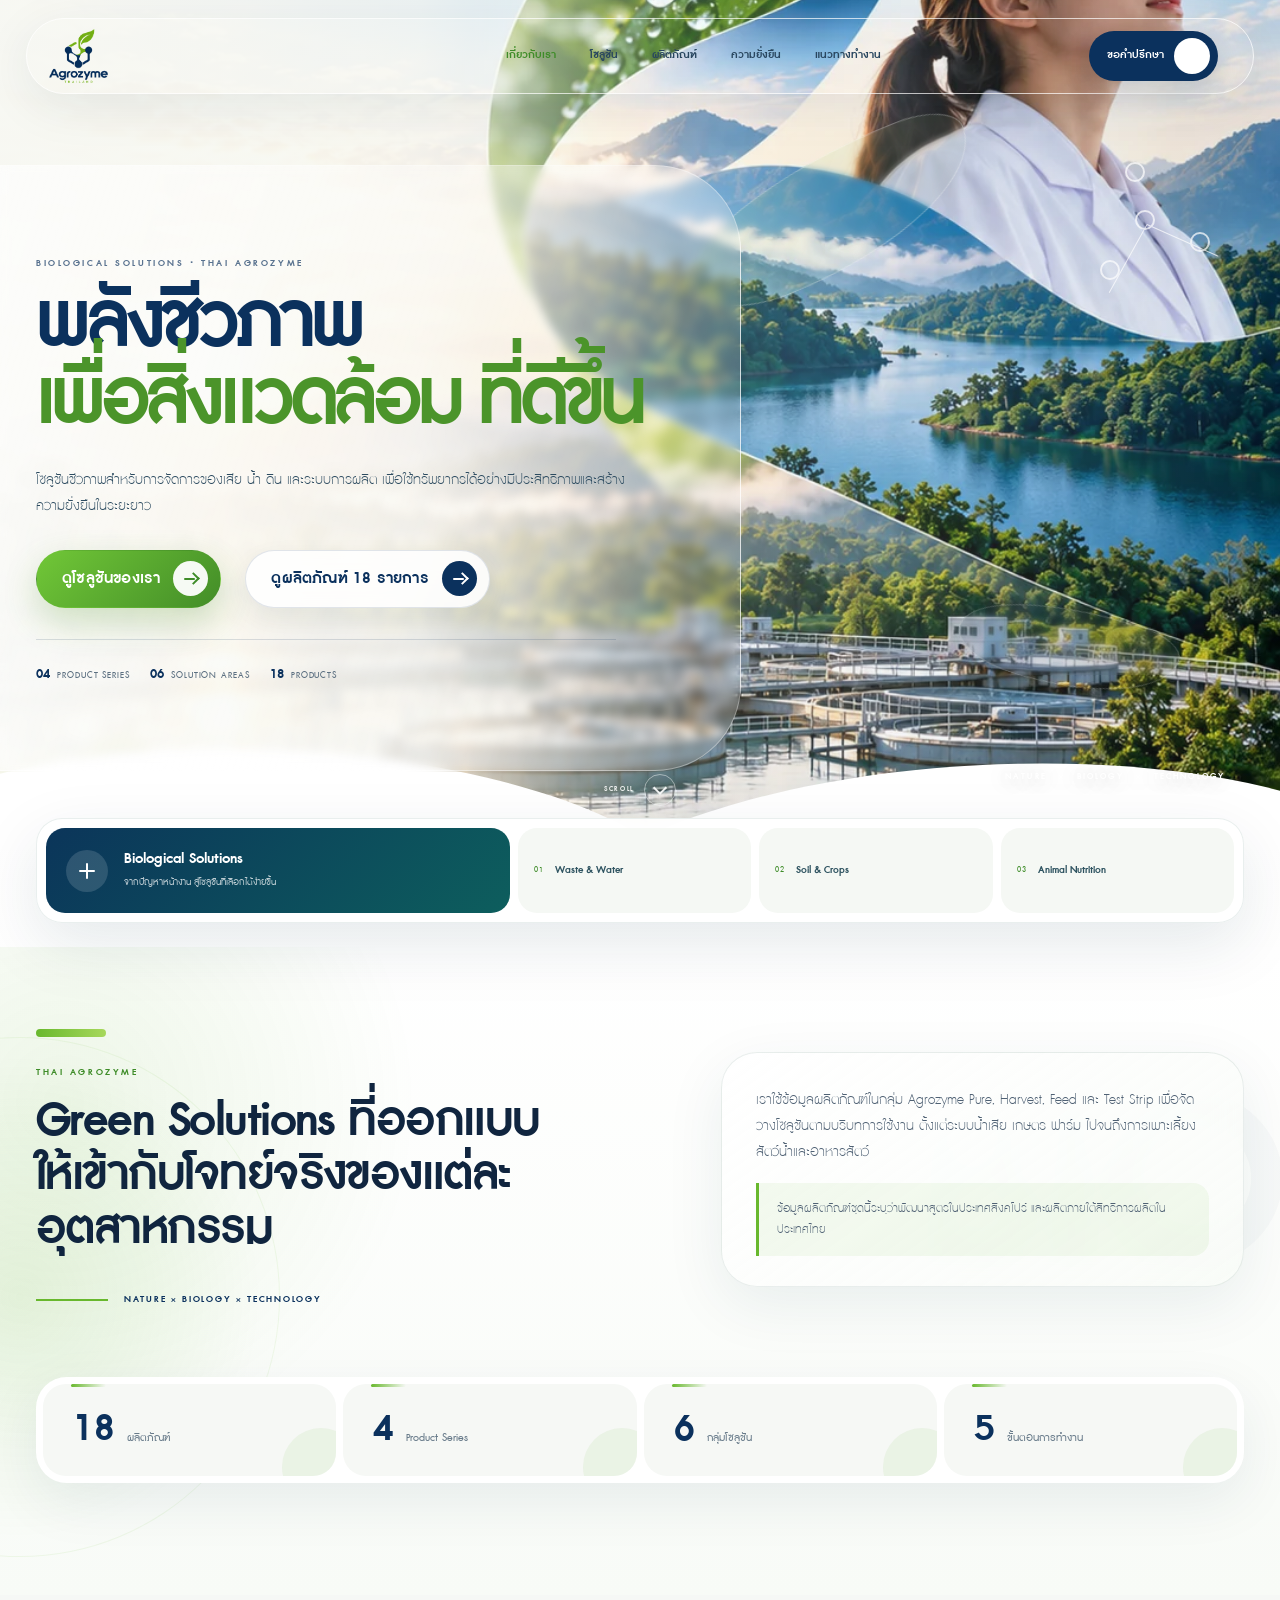
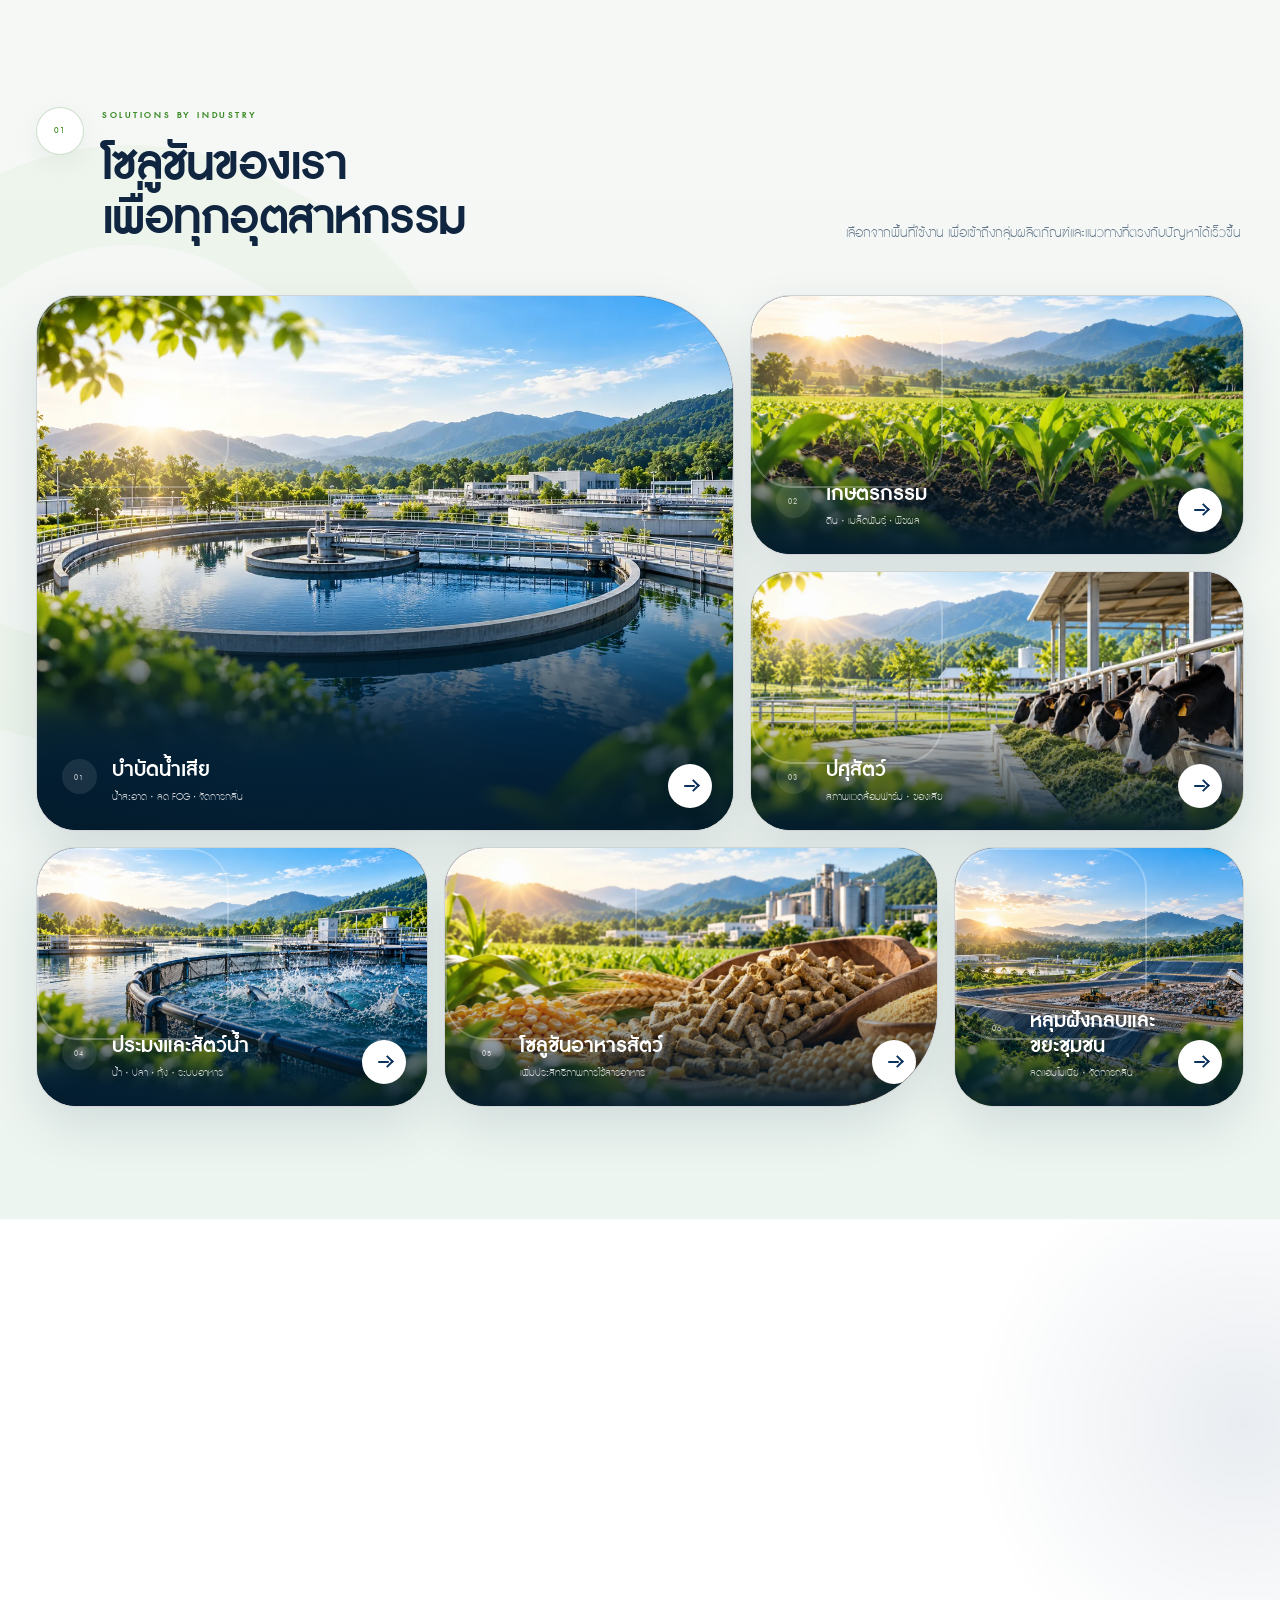
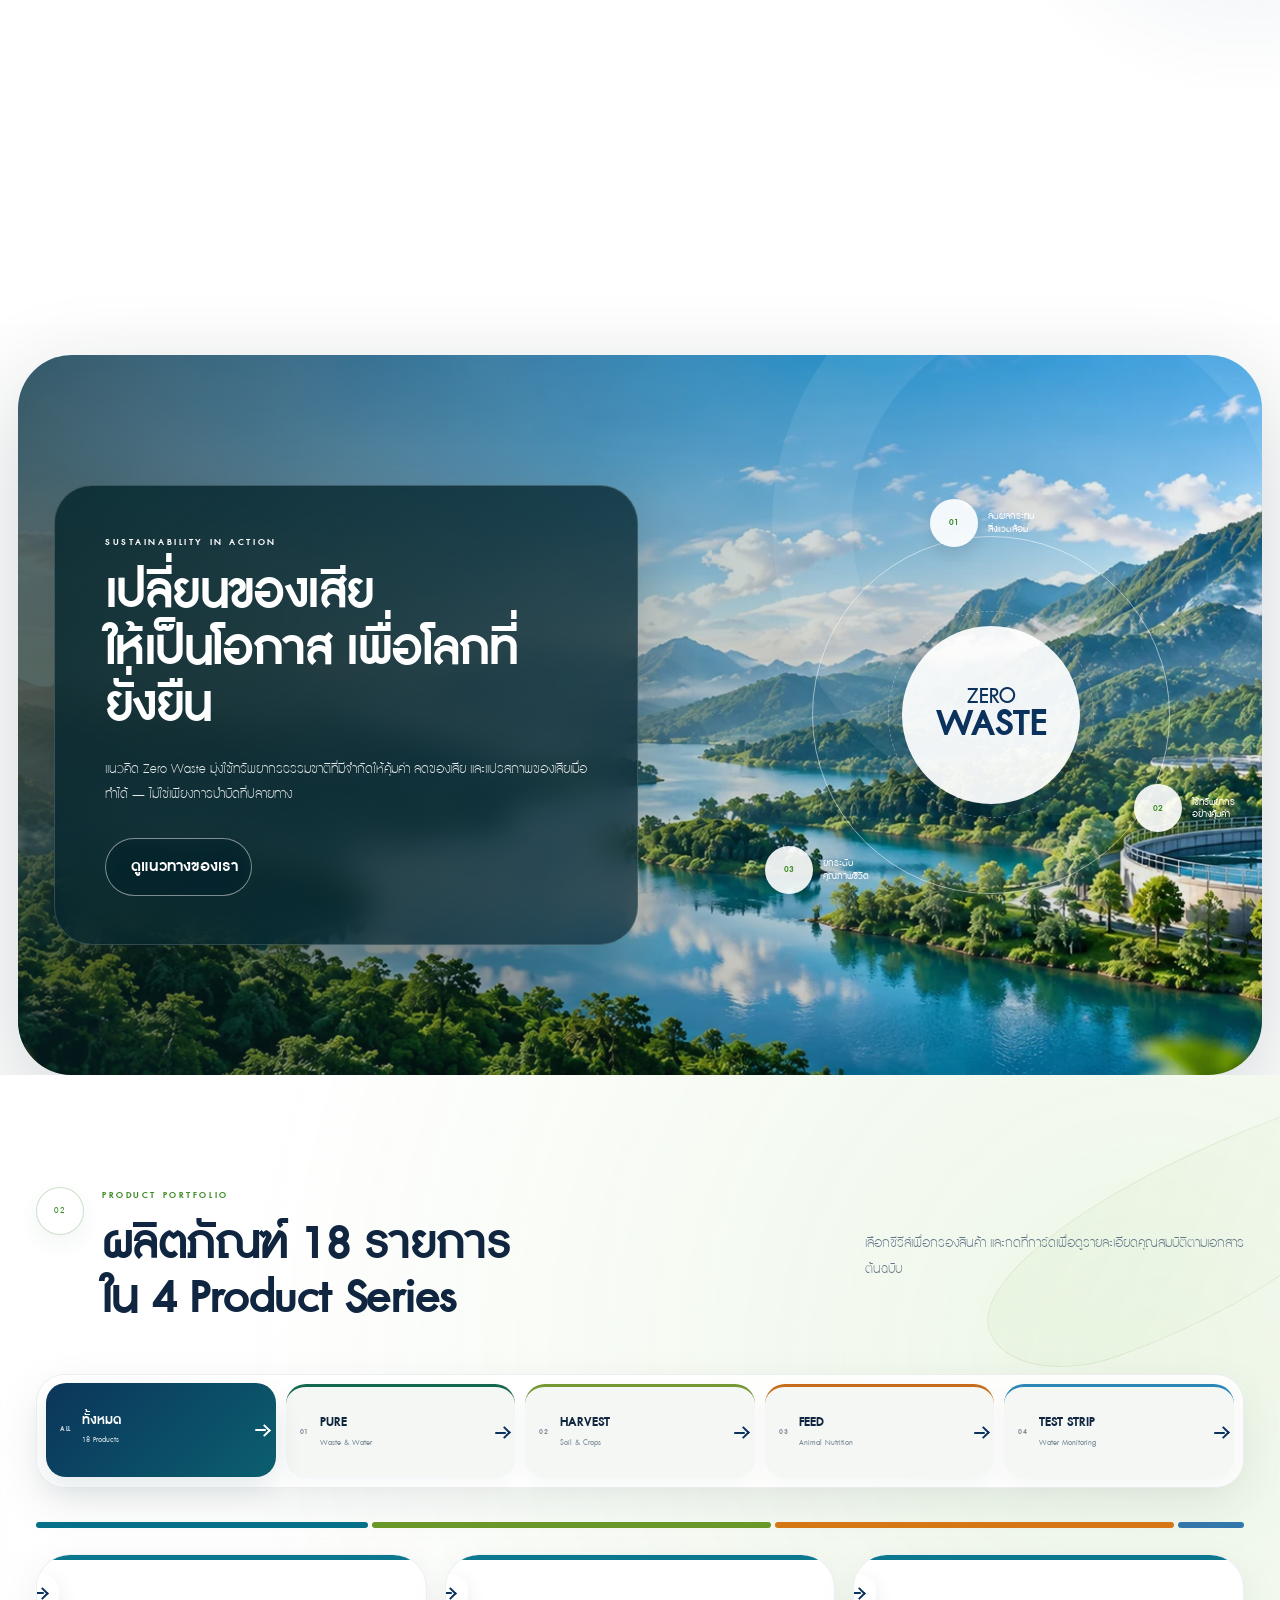
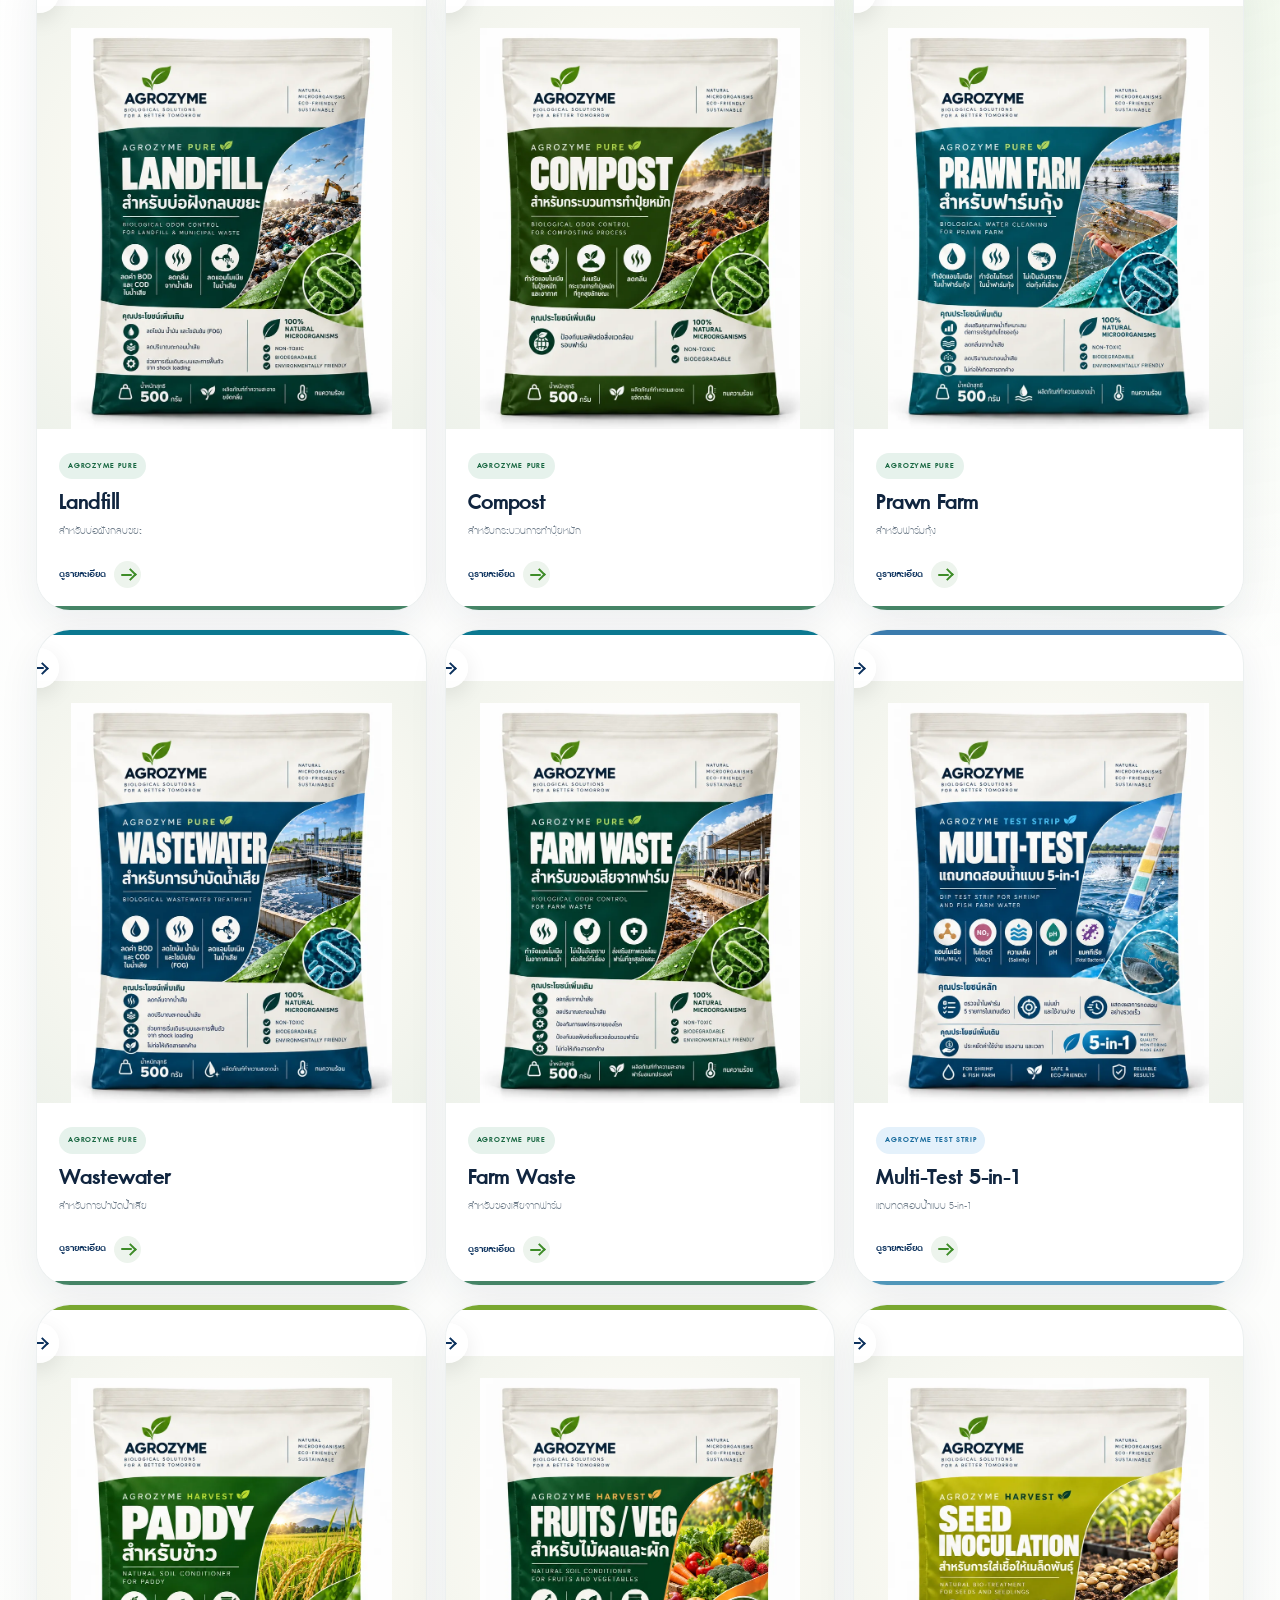
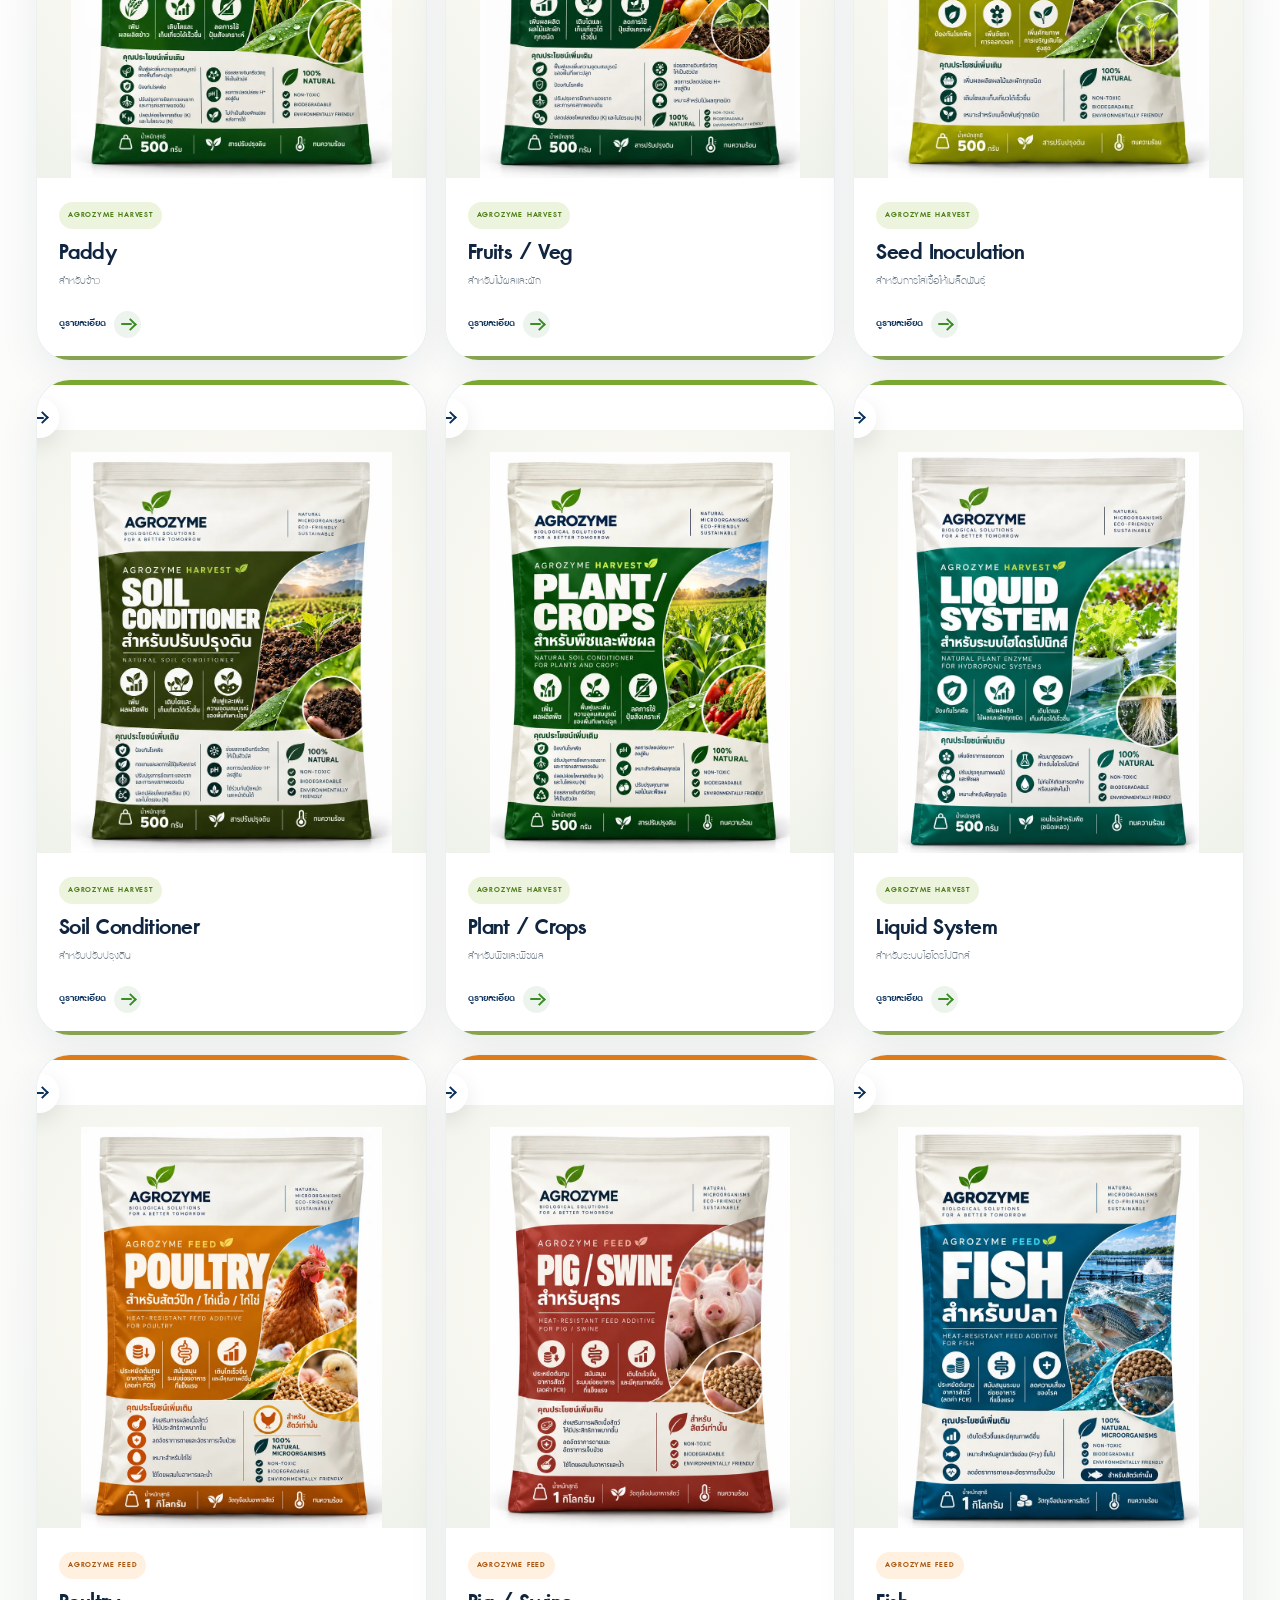
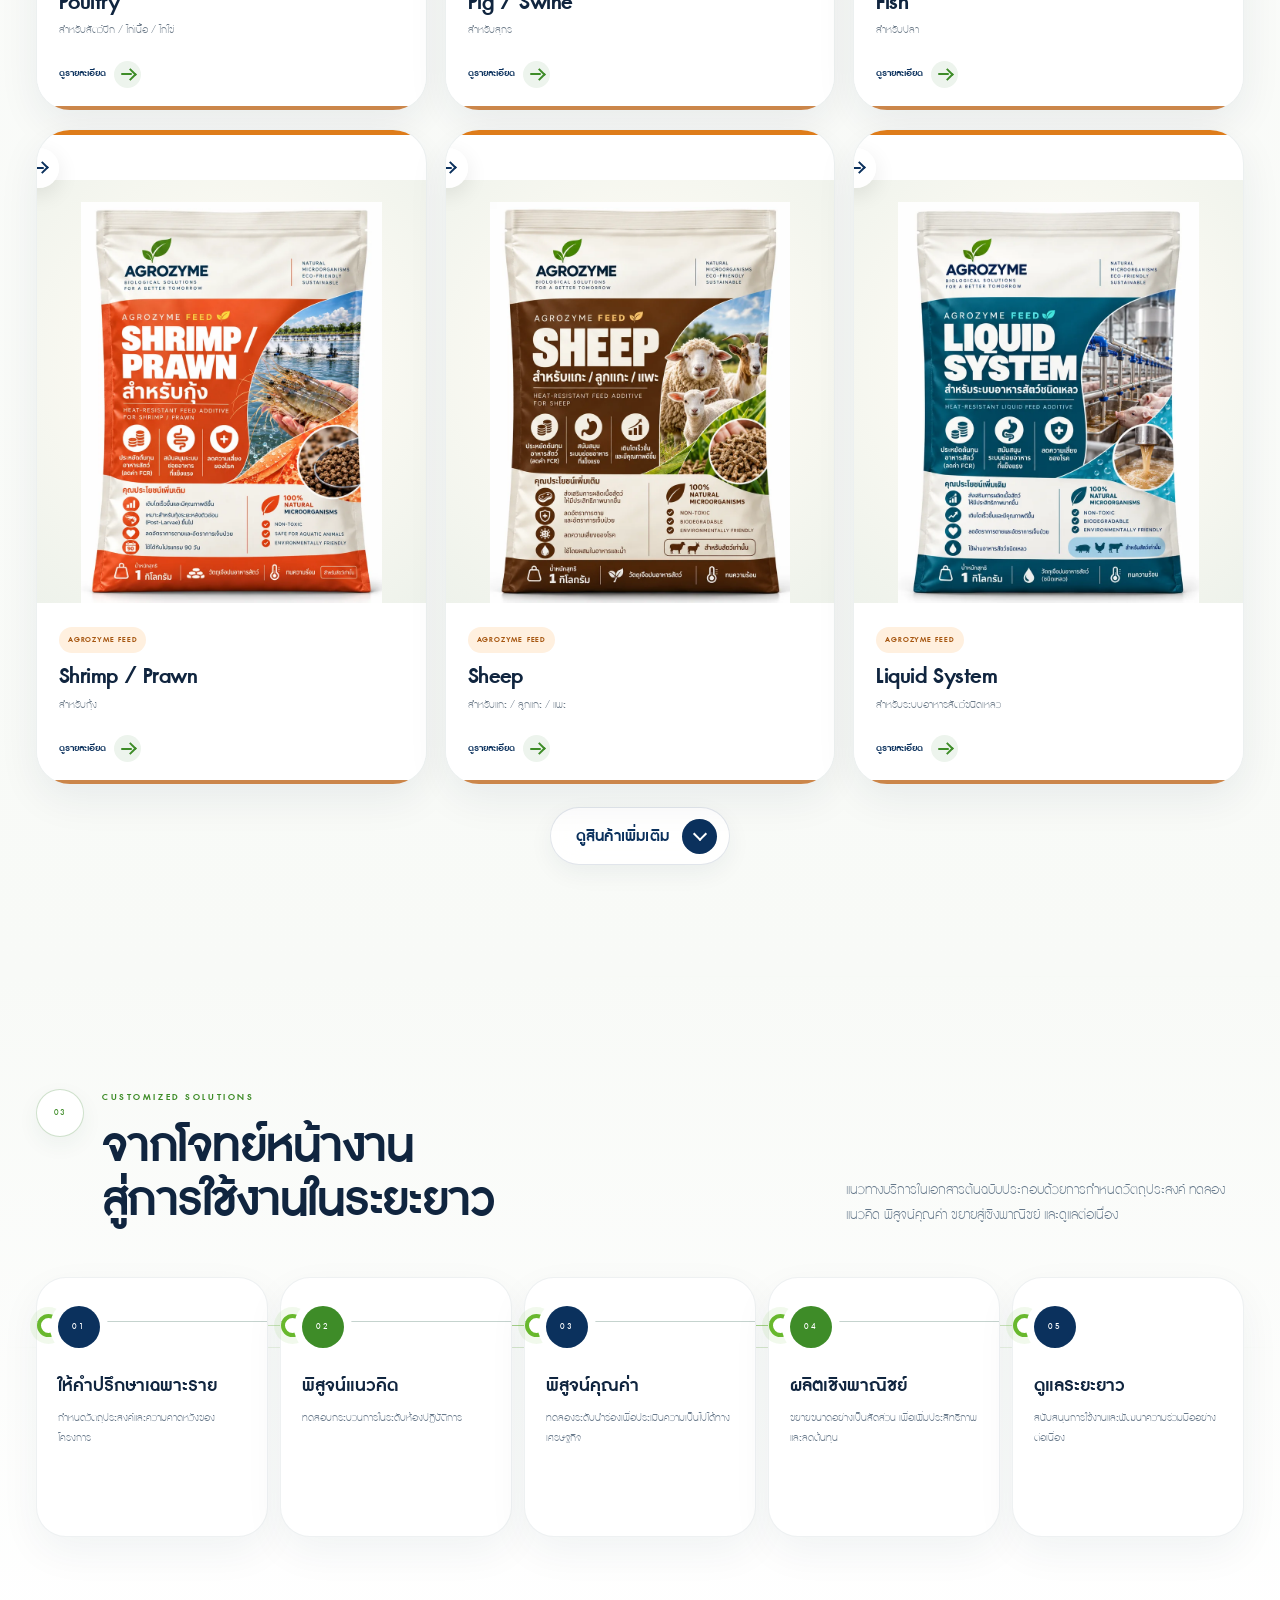
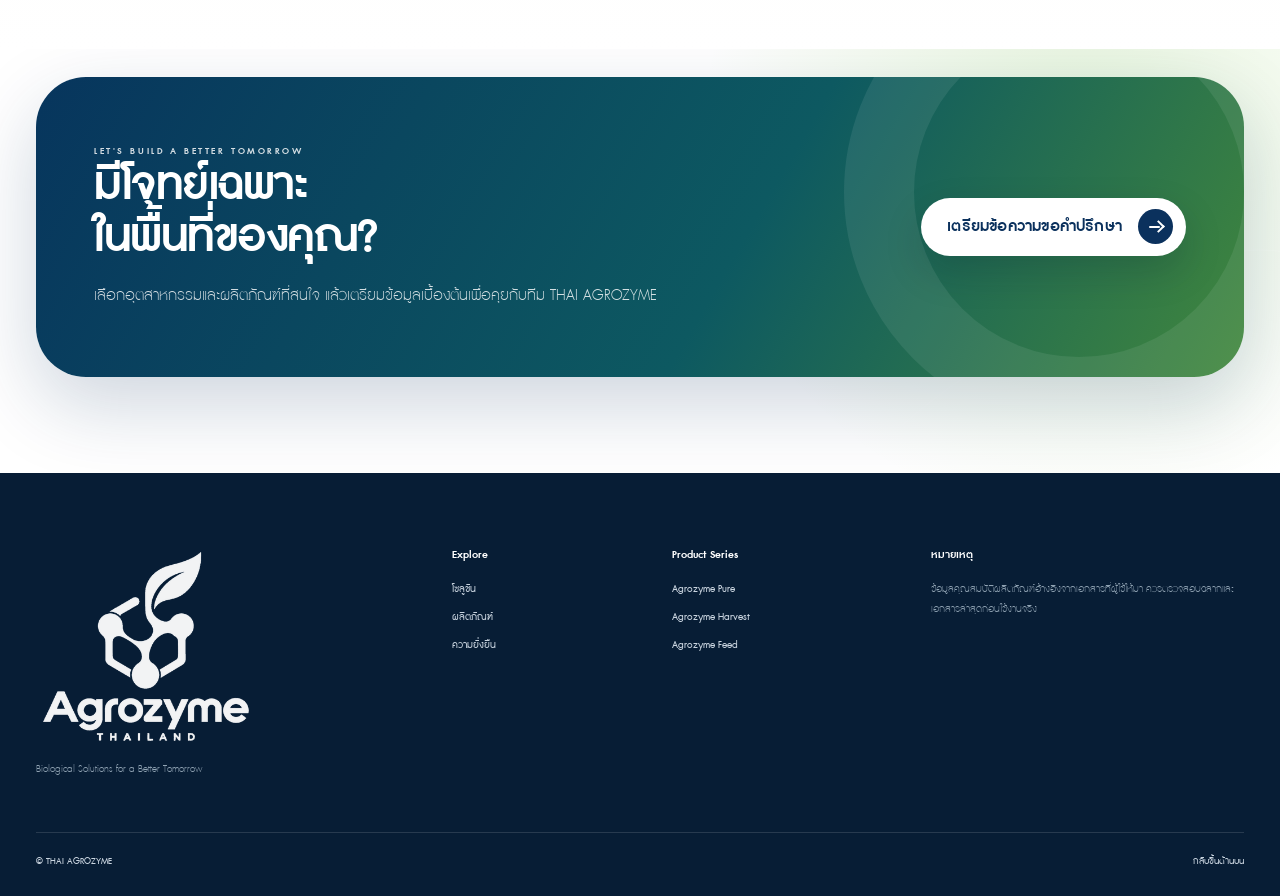
==== commit ff724e10: "Add files via upload" ====
--- a/index.html
+++ b/index.html
@@ -10,7 +10,7 @@
   <link rel="icon" href="assets/images/brand/logo-agrozyme-thailand.png" />
   <link rel="preload" as="image" href="assets/images/hero/hero-desktop.webp" media="(min-width: 821px)" />
   <link rel="preload" as="image" href="assets/images/hero/hero-mobile.webp" media="(max-width: 820px)" />
-  <link rel="stylesheet" href="assets/css/styles-draft4.css?v=20261007-1700" />
+  <link rel="stylesheet" href="assets/css/styles-draft5.css?v=20261007-1700" />
 </head>
 <body>
   <header class="site-header" id="top">
@@ -111,7 +111,7 @@
     <section class="solutions section" id="solutions">
       <div class="container section-head split-head">
         <div class="section-title-wrap"><span class="section-kicker">01</span><div><p class="eyebrow dark">SOLUTIONS BY INDUSTRY</p><h2>โซลูชันของเรา<br>เพื่อทุกอุตสาหกรรม</h2></div></div>
-        <div class="section-copy"><p>เลือกจากพื้นที่ใช้งาน เพื่อเข้าถึงกลุ่มผลิตภัณฑ์และแนวทางที่ตรงกับปัญหาได้เร็วขึ้น</p><span class="swipe-hint">ปัดเพื่อดูเพิ่มเติม</span></div>
+        <div class="section-copy"><p>เลือกจากพื้นที่ใช้งาน เพื่อเข้าถึงกลุ่มผลิตภัณฑ์และแนวทางที่ตรงกับปัญหาได้เร็วขึ้น</p><span class="swipe-hint">เลือกหมวดที่ต้องการ</span></div>
       </div>
       <div class="container solution-grid" aria-label="โซลูชันตามอุตสาหกรรม">
         <article class="solution-card large" data-filter="pure">
@@ -264,6 +264,6 @@
     </div>
   </dialog>
 
-  <script src="assets/js/app-draft4.js?v=20261007-1700"></script>
+  <script src="assets/js/app-draft5.js?v=20261007-1700"></script>
 </body>
 </html>
--- a/assets/css/styles-draft5.css
+++ b/assets/css/styles-draft5.css
@@ -0,0 +1,715 @@
+@font-face{font-family:"DB Adman X";src:url("../fonts/DB Adman X UltraLi.woff2") format("woff2");font-style:normal;font-weight:200;font-display:swap}
+@font-face{font-family:"DB Adman X";src:url("../fonts/DB Adman X Li.woff2") format("woff2");font-style:normal;font-weight:300;font-display:swap}
+@font-face{font-family:"DB Adman X";src:url("../fonts/DB Adman X.woff2") format("woff2");font-style:normal;font-weight:400;font-display:swap}
+@font-face{font-family:"DB Adman X";src:url("../fonts/DB Adman X Bd.woff2") format("woff2");font-style:normal;font-weight:700;font-display:swap}
+@font-face{font-family:"DB Adman X";src:url("../fonts/DB Adman X UltraLiIt.woff2") format("woff2");font-style:italic;font-weight:200;font-display:swap}
+@font-face{font-family:"DB Adman X";src:url("../fonts/DB Adman X LiIt.woff2") format("woff2");font-style:italic;font-weight:300;font-display:swap}
+@font-face{font-family:"DB Adman X";src:url("../fonts/DB Adman X Italic.woff2") format("woff2");font-style:italic;font-weight:400;font-display:swap}
+@font-face{font-family:"DB Adman X";src:url("../fonts/DB Adman X BdIt.woff2") format("woff2");font-style:italic;font-weight:700;font-display:swap}
+
+:root{
+  --navy:#0b315d;--navy-2:#071f3d;--navy-3:#123f72;
+  --green:#68b82d;--green-2:#3e8c28;--green-3:#b7dc79;
+  --teal:#0d716f;--cream:#f5f3ea;--sand:#ece9dc;--ink:#10253f;
+  --muted:#64778a;--line:#dce4e7;--white:#fff;
+  --shadow:0 22px 70px rgba(14,42,66,.14);--shadow-soft:0 12px 40px rgba(14,42,66,.09);
+  --radius-lg:38px;--radius-md:28px;--radius-sm:18px;
+}
+*{box-sizing:border-box}
+html{scroll-behavior:smooth;scroll-padding-top:100px}
+body{margin:0;background:#fff;color:var(--ink);font-family:"DB Adman X",Tahoma,"Noto Sans Thai",Arial,sans-serif;font-size:20px;line-height:1.48;-webkit-font-smoothing:antialiased;text-rendering:optimizeLegibility;overflow-x:hidden}
+body.modal-open,body.menu-open{overflow:hidden}
+img{max-width:100%;display:block}
+a{color:inherit;text-decoration:none}
+button,input,select,textarea{font:inherit}
+button{color:inherit}
+.container{width:min(1320px,calc(100% - 72px));margin-inline:auto}
+.section{padding:112px 0;position:relative}
+.organic-section{overflow:hidden}
+.eyebrow{margin:0 0 14px;font-size:.73rem;font-weight:700;letter-spacing:.22em;color:#fff;text-transform:uppercase}
+.eyebrow.dark{color:var(--green-2)}
+h1,h2,h3,p{margin-top:0}
+h1,h2,h3{font-weight:700}
+h2{font-size:clamp(3.1rem,4.8vw,5.6rem);line-height:.88;letter-spacing:-.025em;margin-bottom:0}
+p{font-weight:300}
+.section-copy p,.split-head>p,.product-head>p{margin:0;color:var(--muted);font-size:1.08rem}
+
+/* buttons */
+.btn{display:inline-flex;align-items:center;justify-content:space-between;gap:18px;min-height:58px;padding:0 12px 0 25px;border-radius:999px;border:1px solid transparent;font-weight:700;cursor:pointer;transition:transform .25s ease,box-shadow .25s ease,background .25s ease;white-space:nowrap}
+.btn::after{content:"↗";display:grid;place-items:center;flex:0 0 38px;height:38px;border-radius:50%;background:rgba(255,255,255,.18);font-size:1rem;transition:transform .25s ease,background .25s ease}
+.btn:hover{transform:translateY(-2px)}
+.btn:hover::after{transform:translate(2px,-2px);background:rgba(255,255,255,.28)}
+.btn-primary{background:linear-gradient(135deg,#71c737,#438d28);color:#fff;box-shadow:0 14px 34px rgba(76,145,38,.24)}
+.btn-outline-light{color:#fff;border-color:rgba(255,255,255,.48);background:rgba(5,25,35,.13);backdrop-filter:blur(10px)}
+.btn-light{background:#fff;color:var(--navy);box-shadow:0 16px 38px rgba(3,21,42,.18)}
+.btn-light::after{background:#e9f3df;color:var(--green-2)}
+.text-link{display:inline-flex;align-items:center;gap:12px;font-weight:700;color:var(--navy);padding:9px 0}
+.text-link span{display:grid;place-items:center;width:34px;height:34px;border-radius:50%;border:1px solid rgba(11,49,93,.18);background:#fff;transition:.25s ease}
+.text-link:hover span{transform:translate(2px,-2px);background:var(--navy);color:white}
+
+/* header */
+.site-header{position:fixed;z-index:80;top:0;left:0;right:0;padding:18px 26px;pointer-events:none;transition:.3s ease}
+.header-shell{width:min(1390px,100%);margin:auto;min-height:72px;padding:8px 10px 8px 20px;border-radius:999px;display:grid;grid-template-columns:250px 1fr auto auto;align-items:center;gap:25px;pointer-events:auto;transition:.3s ease}
+.site-header.scrolled .header-shell{background:rgba(255,255,255,.88);box-shadow:0 12px 42px rgba(10,36,62,.11);backdrop-filter:blur(20px);border:1px solid rgba(255,255,255,.66)}
+.brand{display:flex;align-items:center;min-width:0}.brand img{width:210px;height:58px;object-fit:contain;object-position:left center}
+.desktop-nav{display:flex;justify-content:center;align-items:center;gap:30px;font-size:.9rem;font-weight:700}
+.desktop-nav a{position:relative;padding:8px 0}.desktop-nav a::after{content:"";position:absolute;left:50%;bottom:0;width:5px;height:5px;border-radius:50%;background:var(--green);transform:translateX(-50%) scale(0);transition:.25s ease}.desktop-nav a:hover::after{transform:translateX(-50%) scale(1)}
+.header-cta{display:inline-flex;align-items:center;gap:12px;padding:7px 7px 7px 20px;border-radius:999px;background:var(--navy);color:#fff;font-weight:700;font-size:.9rem;box-shadow:0 10px 28px rgba(7,31,61,.17)}
+.header-cta b{display:grid;place-items:center;width:36px;height:36px;border-radius:50%;background:var(--green);font-size:.95rem}
+.menu-toggle{display:none;border:0;background:var(--navy);width:48px;height:48px;border-radius:50%;padding:0;box-shadow:0 10px 24px rgba(7,31,61,.18);position:relative;z-index:90}
+.menu-toggle span{position:absolute;left:13px;width:22px;height:2px;background:white;border-radius:4px;transition:.3s ease}.menu-toggle span:first-child{top:19px}.menu-toggle span:last-child{top:27px}.menu-toggle[aria-expanded="true"] span:first-child{transform:translateY(4px) rotate(45deg)}.menu-toggle[aria-expanded="true"] span:last-child{transform:translateY(-4px) rotate(-45deg)}
+.mobile-menu{position:fixed;z-index:70;inset:0;background:linear-gradient(145deg,#f9fbf7 0%,#eff6ed 57%,#e6f0f6 100%);padding:120px 26px 34px;display:grid;grid-template-rows:1fr auto;overflow:hidden}
+.mobile-menu[hidden]{display:none}.mobile-menu nav{display:grid;align-content:start}.mobile-menu nav a{display:grid;grid-template-columns:42px 1fr;align-items:center;padding:16px 0;border-bottom:1px solid rgba(11,49,93,.12);font-size:2.15rem;font-weight:700;line-height:1}.mobile-menu nav a span{font-size:.62rem;color:var(--green-2);letter-spacing:.14em}.mobile-menu-foot{display:flex;align-items:end;justify-content:space-between;gap:20px;position:relative;z-index:2}.mobile-menu-foot p{margin:0;font-size:.63rem;letter-spacing:.16em;color:var(--navy);font-weight:700}.mobile-menu-orb{position:absolute;border-radius:58% 42% 65% 35%/41% 58% 42% 59%;border:1px solid rgba(88,166,45,.18)}.mobile-menu-orb.one{width:420px;height:420px;right:-180px;top:30px;background:radial-gradient(circle at 35% 35%,rgba(107,190,51,.18),rgba(107,190,51,0) 65%)}.mobile-menu-orb.two{width:260px;height:260px;left:-120px;bottom:30px;background:radial-gradient(circle at 65% 40%,rgba(11,49,93,.13),rgba(11,49,93,0) 65%)}
+
+/* hero */
+.hero{position:relative;min-height:860px;height:min(92vh,920px);display:flex;align-items:center;overflow:hidden;background:#dfe9ee}
+.hero-media,.hero-media img{position:absolute;inset:0;width:100%;height:100%}.hero-media img{object-fit:cover;object-position:center}
+.hero-shade{position:absolute;inset:0;background:linear-gradient(90deg,rgba(255,255,255,.98) 0%,rgba(255,255,255,.91) 27%,rgba(255,255,255,.55) 41%,rgba(255,255,255,.07) 64%,rgba(4,31,57,.03) 100%)}
+.hero-content{position:relative;z-index:3;padding-top:70px}.hero-copy-card{max-width:750px;position:relative}.hero-content .eyebrow{color:var(--navy);opacity:.68}.hero h1{font-size:clamp(5rem,7.3vw,8.6rem);line-height:.79;letter-spacing:-.045em;color:var(--navy);margin:0 0 30px}.hero h1 span{color:#4b942a}.hero-copy{max-width:650px;font-size:1.2rem;line-height:1.34;color:#29455f;margin-bottom:30px}.hero-actions{display:flex;align-items:center;gap:24px}
+.hero-note{position:absolute;z-index:3;right:4.3vw;bottom:38px;color:#fff;font-size:.66rem;letter-spacing:.2em;display:flex;gap:12px;align-items:center;text-shadow:0 2px 18px rgba(0,0,0,.38)}
+.scroll-cue{position:absolute;z-index:4;left:50%;bottom:22px;transform:translateX(-50%);display:flex;align-items:center;gap:10px;color:rgba(255,255,255,.9);font-size:.58rem;letter-spacing:.18em;font-weight:700;text-shadow:0 2px 15px rgba(0,0,0,.26)}.scroll-cue b{display:grid;place-items:center;width:32px;height:32px;border-radius:50%;border:1px solid rgba(255,255,255,.45)}
+.hero-organic{position:absolute;z-index:2;pointer-events:none;border:1px solid rgba(255,255,255,.45);transform:rotate(-22deg);border-radius:80% 20% 72% 28%/65% 24% 76% 35%;backdrop-filter:blur(3px)}
+.hero-organic.leaf-a{width:310px;height:120px;right:23%;top:18%;background:linear-gradient(135deg,rgba(99,183,47,.18),rgba(255,255,255,.06))}.hero-organic.leaf-b{width:220px;height:84px;right:8%;bottom:19%;background:linear-gradient(135deg,rgba(11,49,93,.16),rgba(255,255,255,.04));transform:rotate(18deg)}
+.hero-molecule{position:absolute;right:5.5%;top:19%;z-index:2;width:125px;height:125px;opacity:.22}.hero-molecule::before,.hero-molecule::after{content:"";position:absolute;inset:50% auto auto 50%;width:78px;height:1px;background:#fff;transform-origin:left center}.hero-molecule::before{transform:rotate(24deg)}.hero-molecule::after{transform:rotate(119deg)}.hero-molecule i{position:absolute;width:20px;height:20px;border:2px solid white;border-radius:50%}.hero-molecule i:nth-child(1){left:50px;top:48px}.hero-molecule i:nth-child(2){right:0;top:70px}.hero-molecule i:nth-child(3){left:15px;bottom:7px}.hero-molecule i:nth-child(4){left:40px;top:0}
+
+/* about */
+.intro{background:linear-gradient(180deg,#fff 0%,#fbfcf9 52%,#f3f8f4 100%)}
+.section-orb{position:absolute;border-radius:50%;pointer-events:none;filter:blur(.2px)}.orb-left{width:520px;height:520px;left:-240px;top:90px;background:radial-gradient(circle,rgba(100,183,48,.12),rgba(100,183,48,0) 66%);border:1px solid rgba(100,183,48,.08)}.orb-right{width:570px;height:570px;right:-250px;top:-80px;background:radial-gradient(circle,rgba(11,49,93,.09),rgba(11,49,93,0) 68%)}
+.intro-grid{display:grid;grid-template-columns:1.06fr .94fr;gap:95px;align-items:center;position:relative;z-index:2}.intro-title-block h2{max-width:760px}.brand-line{display:flex;align-items:center;gap:16px;margin-top:34px}.brand-line span{width:72px;height:2px;background:var(--green)}.brand-line p{margin:0;color:var(--navy);font-size:.76rem;font-weight:700;letter-spacing:.14em;text-transform:uppercase}.glass-panel{border:1px solid rgba(255,255,255,.92);background:rgba(255,255,255,.68);backdrop-filter:blur(14px);box-shadow:var(--shadow-soft);border-radius:32px;padding:34px 34px 30px}.intro-copy{font-size:1.1rem;color:#4f6174}.intro-copy p:last-child{margin-bottom:0}.source-note{font-size:.91rem;padding:15px 18px;border-left:3px solid var(--green);background:rgba(102,183,48,.07);border-radius:0 16px 16px 0}
+.fact-strip{margin-top:68px;display:grid;grid-template-columns:repeat(4,1fr);border:1px solid rgba(13,59,70,.12);border-radius:30px;overflow:hidden;background:rgba(255,255,255,.72);box-shadow:0 20px 60px rgba(21,63,76,.08);position:relative;z-index:2}.fact-strip div{padding:28px 30px;display:flex;align-items:flex-end;gap:12px;border-right:1px solid rgba(13,59,70,.1);position:relative}.fact-strip div::before{content:"";position:absolute;left:28px;top:0;width:35px;height:3px;background:linear-gradient(90deg,var(--green),rgba(104,184,45,0));border-radius:3px}.fact-strip div:last-child{border-right:0}.fact-strip strong{font-size:3.1rem;color:var(--navy);line-height:.75}.fact-strip span{font-size:.88rem;color:#687b8a}
+
+/* solutions */
+.solutions{background:linear-gradient(180deg,#f2f6f7 0%,#eef4f2 100%);overflow:hidden}.solutions::before{content:"";position:absolute;width:300px;height:600px;right:-110px;top:120px;border-radius:80% 20% 74% 26%/42% 63% 37% 58%;border:1px solid rgba(96,175,47,.13);transform:rotate(23deg)}
+.section-head{margin-bottom:48px;position:relative;z-index:2}.split-head{display:grid;grid-template-columns:1fr .54fr;gap:72px;align-items:end}.section-copy{display:grid;gap:15px}.swipe-hint{display:none;font-size:.78rem;color:var(--green-2);font-weight:700;letter-spacing:.06em}
+.solution-grid{display:grid;grid-template-columns:repeat(12,1fr);grid-auto-rows:260px;gap:16px;position:relative;z-index:2}.solution-card{position:relative;grid-column:span 4;border-radius:30px;overflow:hidden;box-shadow:0 16px 46px rgba(13,47,74,.13);cursor:pointer;background:#123;isolation:isolate;min-height:0}.solution-card.large{grid-column:span 7;grid-row:span 2}.solution-card:nth-child(2){grid-column:span 5}.solution-card:nth-child(3){grid-column:span 5}.solution-card:nth-child(4){grid-column:span 4}.solution-card.wide{grid-column:span 5}.solution-card:nth-child(6){grid-column:span 3}.solution-card img{width:100%;height:100%;object-fit:cover;transition:transform .55s ease,filter .55s ease}.solution-card::after{content:"";position:absolute;inset:20% 0 0;background:linear-gradient(180deg,transparent,rgba(4,28,50,.88));z-index:1}.solution-card::before{content:"";position:absolute;inset:auto -70px -105px auto;width:190px;height:190px;border-radius:50%;border:1px solid rgba(255,255,255,.28);z-index:2;transition:transform .4s ease}.solution-card:hover img{transform:scale(1.045);filter:saturate(1.05)}.solution-card:hover::before{transform:scale(1.15)}
+.solution-overlay{position:absolute;z-index:3;left:22px;right:18px;bottom:18px;display:grid;grid-template-columns:auto 1fr auto;align-items:end;gap:15px;color:#fff}.solution-index{font-size:.62rem;letter-spacing:.19em;opacity:.72;align-self:start;padding-top:4px}.solution-overlay h3{font-size:1.62rem;line-height:.95;margin:0 0 5px}.solution-overlay p{font-size:.82rem;margin:0;opacity:.82}.solution-overlay button{border:0;background:#fff;color:var(--navy);width:44px;height:44px;border-radius:50%;font-size:1rem;cursor:pointer;transition:.25s ease}.solution-card:hover .solution-overlay button{transform:translate(2px,-2px);background:var(--green);color:white}
+
+/* problem finder */
+.problem-finder{background:#fff}.problem-shell{display:grid;grid-template-columns:.72fr 1.28fr;gap:80px;align-items:start;position:relative;z-index:2}.problem-intro{position:sticky;top:120px}.problem-intro h2{font-size:clamp(3rem,4.5vw,5rem);margin-bottom:24px}.problem-intro>p:last-child{color:var(--muted);font-size:1rem;max-width:420px}.problem-chips{display:grid;grid-template-columns:1fr 1fr;gap:12px}.problem-chips button{border:1px solid #dfe7e5;background:linear-gradient(135deg,#fff,#f8fbf8);border-radius:24px;min-height:116px;padding:18px 20px;display:grid;grid-template-columns:42px 1fr 38px;align-items:center;text-align:left;gap:14px;cursor:pointer;box-shadow:0 8px 24px rgba(16,54,66,.05);transition:.25s ease}.problem-chips button:hover{transform:translateY(-3px);border-color:rgba(91,163,48,.36);box-shadow:0 18px 36px rgba(16,54,66,.11)}.problem-chips i{font-style:normal;font-size:.65rem;color:var(--green-2);font-weight:700;letter-spacing:.14em}.problem-chips span{font-size:1.25rem;font-weight:700;line-height:1}.problem-chips b{display:grid;place-items:center;width:36px;height:36px;border-radius:50%;background:#edf5e8;color:var(--green-2);transition:.25s ease}.problem-chips button:hover b{background:var(--green);color:#fff;transform:translate(2px,-2px)}
+
+/* sustainability */
+.sustainability{position:relative;min-height:720px;display:flex;align-items:center;overflow:hidden}.sustainability>img{position:absolute;inset:0;width:100%;height:100%;object-fit:cover}.sustainability-overlay{position:absolute;inset:0;background:linear-gradient(90deg,rgba(5,35,39,.68),rgba(8,47,43,.23) 55%,rgba(4,26,38,.05) 100%)}
+.sustainability-layout{position:relative;z-index:3;display:grid;grid-template-columns:1.06fr .94fr;gap:70px;align-items:center}.glass-dark{background:linear-gradient(145deg,rgba(4,36,43,.86),rgba(7,47,55,.66));border:1px solid rgba(255,255,255,.2);box-shadow:0 30px 80px rgba(3,28,35,.24);backdrop-filter:blur(16px);border-radius:38px;padding:48px 50px;color:white}.sustainability-content h2{max-width:700px;font-size:clamp(3.3rem,5vw,5.8rem);margin-bottom:24px}.sustainability-content>p:not(.eyebrow){max-width:630px;font-size:1.04rem;opacity:.9;margin-bottom:30px}.zero-orbit{position:relative;width:min(470px,100%);aspect-ratio:1;margin-left:auto}.zero-orbit::before,.zero-orbit::after{content:"";position:absolute;border-radius:50%;border:1px solid rgba(255,255,255,.5);inset:12%}.zero-orbit::after{inset:28%;border-style:dashed;opacity:.6}.zero-core{position:absolute;inset:31%;border-radius:50%;display:flex;flex-direction:column;align-items:center;justify-content:center;background:rgba(255,255,255,.91);color:var(--navy);box-shadow:0 18px 55px rgba(3,29,36,.19);line-height:.72}.zero-core span{font-size:1.8rem}.zero-core strong{font-size:3rem}.orbit-item{position:absolute;color:#fff;display:flex;align-items:center;gap:10px;font-size:.76rem;line-height:1.05}.orbit-item b{display:grid;place-items:center;width:48px;height:48px;border-radius:50%;background:rgba(255,255,255,.9);color:var(--green-2);font-size:.66rem;box-shadow:0 8px 20px rgba(0,0,0,.12)}.oi-1{top:4%;left:37%}.oi-2{right:-2%;bottom:25%}.oi-3{left:2%;bottom:12%}
+
+/* products */
+.products{background:linear-gradient(180deg,#fff,#f8faf8);position:relative;overflow:hidden}.product-leaf{position:absolute;width:440px;height:170px;border-radius:80% 20% 74% 26%/60% 26% 74% 40%;border:1px solid rgba(80,151,37,.11);right:-130px;top:80px;transform:rotate(-20deg);background:linear-gradient(135deg,rgba(105,184,45,.05),rgba(255,255,255,0))}.product-head{display:grid;grid-template-columns:1fr .5fr;gap:70px;align-items:end}.family-nav{display:grid;grid-template-columns:repeat(5,1fr);gap:10px;margin-bottom:34px;position:relative;z-index:2}.filter-btn{min-height:94px;border:1px solid #dfe7e8;background:#fff;border-radius:22px;padding:13px 14px;display:grid;grid-template-columns:auto 1fr auto;align-items:center;gap:11px;text-align:left;cursor:pointer;transition:.25s ease;box-shadow:0 8px 22px rgba(15,53,66,.04)}.filter-btn i{font-style:normal;font-size:.58rem;font-weight:700;letter-spacing:.08em;color:#7b8c9a}.filter-btn span{display:grid}.filter-btn b{font-size:1.05rem;line-height:1}.filter-btn small{font-size:.62rem;color:#81909d;font-weight:400;margin-top:4px}.filter-btn em{font-style:normal;display:grid;place-items:center;width:32px;height:32px;border-radius:50%;background:#eef3f4;color:var(--navy);font-size:.8rem}.filter-btn:hover{transform:translateY(-2px);box-shadow:0 14px 30px rgba(15,53,66,.08)}.filter-btn.active{background:var(--navy);color:#fff;border-color:var(--navy);box-shadow:0 15px 34px rgba(11,49,93,.18)}.filter-btn.active i,.filter-btn.active small{color:rgba(255,255,255,.7)}.filter-btn.active em{background:var(--green);color:white}.filter-btn.pure:not(.active){border-top:3px solid #14664d}.filter-btn.harvest:not(.active){border-top:3px solid #759735}.filter-btn.feed:not(.active){border-top:3px solid #c76b1a}.filter-btn.test:not(.active){border-top:3px solid #2c86b6}
+.product-grid{display:grid;grid-template-columns:repeat(3,1fr);gap:18px;position:relative;z-index:2}.product-card{position:relative;border:1px solid #e3e9e7;border-radius:28px;overflow:hidden;background:linear-gradient(180deg,#fff,#f8faf8);transition:.3s ease;cursor:pointer;min-width:0}.product-card:hover{transform:translateY(-7px);box-shadow:var(--shadow);border-color:transparent}.product-card::after{content:"";position:absolute;left:0;right:0;bottom:0;height:4px;background:var(--navy);opacity:.8}.product-card[data-series="pure"]::after{background:#176640}.product-card[data-series="harvest"]::after{background:#6a8d25}.product-card[data-series="feed"]::after{background:#bf681d}.product-card[data-series="test"]::after{background:#237ca8}.product-visual{aspect-ratio:4/4.35;background:radial-gradient(circle at 50% 65%,#fff,#f2f5ef 70%);display:flex;align-items:flex-end;justify-content:center;padding:22px 26px 0;overflow:hidden}.product-visual img{width:100%;height:100%;object-fit:contain;object-position:center bottom;transition:transform .35s ease}.product-card:hover .product-visual img{transform:translateY(-4px) scale(1.012)}.product-body{padding:20px 22px 22px}.series-tag{display:inline-flex;border-radius:999px;padding:5px 10px;font-size:.62rem;font-weight:700;letter-spacing:.08em;margin-bottom:11px;background:#e9f0f3;color:var(--navy)}.product-card[data-series="pure"] .series-tag{background:#e6f2ec;color:#176640}.product-card[data-series="harvest"] .series-tag{background:#edf4dd;color:#4d7e19}.product-card[data-series="feed"] .series-tag{background:#fff0df;color:#a65610}.product-card[data-series="test"] .series-tag{background:#e4f1fb;color:#186b9c}.product-body h3{font-size:1.75rem;line-height:.92;margin:0 0 6px}.product-body p{font-size:.83rem;color:#6d7b89;margin-bottom:16px}.product-cta{display:inline-flex;align-items:center;gap:8px;font-size:.76rem;font-weight:700;color:var(--navy)}.product-cta b{display:grid;place-items:center;width:28px;height:28px;border-radius:50%;background:#edf2f3;font-size:.72rem}.product-arrow{position:absolute;right:18px;top:18px;width:40px;height:40px;border-radius:50%;background:rgba(255,255,255,.92);box-shadow:0 7px 22px rgba(0,0,0,.09);display:grid;place-items:center;color:var(--navy);z-index:3;font-size:.86rem}
+
+/* process */
+.process{background:linear-gradient(180deg,#eef4f1,#f7faf7)}.process::before{content:"";position:absolute;left:0;right:0;top:55%;height:1px;background:linear-gradient(90deg,transparent,rgba(90,156,50,.28),transparent)}.process-grid{display:grid;grid-template-columns:repeat(5,1fr);gap:0;position:relative;z-index:2}.process-grid article{position:relative;padding:0 22px 0 0;min-height:260px}.process-grid article::before{content:"";position:absolute;left:0;top:43px;width:100%;height:1px;background:#c5d3ce}.process-grid article::after{content:"";position:absolute;left:0;top:36px;width:15px;height:15px;border-radius:50%;background:white;border:4px solid var(--green);box-shadow:0 0 0 7px rgba(103,182,49,.09)}.process-grid article:last-child::before{display:none}.process-grid span{display:block;color:var(--green-2);font-size:.66rem;letter-spacing:.18em;margin-bottom:70px}.process-grid h3{font-size:1.45rem;line-height:.95;margin:0 0 12px}.process-grid p{font-size:.84rem;color:#667789;margin:0;max-width:210px}
+
+/* contact & footer */
+.contact{position:relative;padding:96px 0;background:linear-gradient(135deg,#092a51 0%,#0b4f50 62%,#155946 100%);overflow:hidden}.contact::before{content:"";position:absolute;inset:0;background:radial-gradient(circle at 85% 20%,rgba(115,199,62,.18),transparent 34%)}.contact-leaf{position:absolute;width:520px;height:210px;right:-70px;bottom:-45px;border:1px solid rgba(255,255,255,.16);border-radius:80% 20% 72% 28%/60% 25% 75% 40%;transform:rotate(-20deg)}.contact-card{display:flex;align-items:center;justify-content:space-between;gap:60px;color:#fff;position:relative;z-index:2}.contact-card h2{font-size:clamp(3rem,4.6vw,5.4rem);margin-bottom:18px}.contact-card p{max-width:650px;margin-bottom:0;opacity:.82}.site-footer{background:#071d35;color:#c9d4df;padding:72px 0 26px}.footer-grid{display:grid;grid-template-columns:1.4fr .65fr .8fr 1.2fr;gap:50px}.footer-brand img{width:220px;filter:brightness(0) invert(1);opacity:.95;margin-bottom:12px}.footer-grid h3{color:#fff;font-size:.9rem;margin-bottom:14px}.footer-grid a{display:block;margin:8px 0;font-size:.84rem}.footer-grid p{font-size:.82rem;color:#91a4b4}.footer-bottom{margin-top:40px;padding-top:20px;border-top:1px solid rgba(255,255,255,.13);display:flex;justify-content:space-between;font-size:.72rem}
+
+/* dialogs */
+.product-modal,.consult-modal{border:0;padding:0;border-radius:30px;box-shadow:0 30px 100px rgba(4,23,43,.3);max-width:min(1040px,calc(100vw - 34px));width:100%;max-height:min(92vh,880px);overflow:auto;background:#fff}.product-modal::backdrop,.consult-modal::backdrop{background:rgba(4,18,32,.6);backdrop-filter:blur(7px)}.modal-close{position:sticky;float:right;top:14px;right:14px;z-index:5;width:44px;height:44px;border:0;border-radius:50%;background:#fff;box-shadow:0 8px 24px rgba(0,0,0,.15);font-size:1.4rem;cursor:pointer;color:var(--navy)}.sheet-handle{display:none}.modal-product{display:grid;grid-template-columns:.78fr 1.22fr;min-height:650px}.modal-media{background:radial-gradient(circle at 50% 60%,#fff,#eff4ee 72%);padding:50px 34px;display:flex;align-items:center;justify-content:center}.modal-media img{width:100%;height:100%;max-height:620px;object-fit:contain}.modal-info{padding:58px 58px 48px}.modal-info h2{font-size:3.35rem;line-height:.9;margin:10px 0 7px}.modal-info .thai-name{font-size:1.34rem;color:#476178}.modal-meta{margin:18px 0;padding:12px 15px;border-radius:14px;background:#eef4f1;font-size:.83rem;color:#3c5b58}.modal-desc{font-size:.96rem;color:#52687a}.modal-info h4{font-size:.92rem;margin:28px 0 10px}.benefit-list{display:grid;grid-template-columns:1fr 1fr;gap:9px 18px;padding:0;list-style:none}.benefit-list li{position:relative;padding-left:20px;font-size:.81rem;color:#3d5469}.benefit-list li::before{content:"✓";position:absolute;left:0;color:var(--green-2);font-weight:700}.modal-disclaimer{font-size:.68rem;color:#8795a2;border-top:1px solid #e4e9ec;margin-top:26px;padding-top:16px}.consult-inner{padding:62px}.consult-inner h2{font-size:3.25rem;margin:5px 0 10px}.consult-inner>p{color:#607386}.consult-inner form{display:grid;gap:15px;margin-top:25px}.consult-inner label{display:grid;gap:6px;font-size:.82rem;font-weight:700}.consult-inner input,.consult-inner select,.consult-inner textarea{width:100%;padding:14px 15px;border:1px solid #d9e1e5;border-radius:14px;background:#f9fbfb;outline:none}.consult-inner input:focus,.consult-inner select:focus,.consult-inner textarea:focus{border-color:#72a953;box-shadow:0 0 0 3px rgba(97,174,39,.12)}.form-status{font-size:.8rem;color:var(--green-2);margin:0}
+
+.reveal{opacity:0;transform:translateY(28px);transition:opacity .7s ease,transform .7s ease}.reveal.visible{opacity:1;transform:none}
+
+@media(max-width:1180px){
+  .header-shell{grid-template-columns:220px 1fr auto}.desktop-nav{gap:20px;font-size:.82rem}.brand img{width:185px}.header-cta span{display:none}.header-cta{padding:7px}.solution-grid{grid-auto-rows:240px}.product-grid{grid-template-columns:repeat(3,1fr)}.family-nav{grid-template-columns:repeat(3,1fr)}.filter-btn.all,.filter-btn.test{grid-column:span 1}.zero-orbit{width:400px}.footer-grid{grid-template-columns:1.15fr .65fr .75fr 1fr}}
+
+@media(max-width:820px){
+  html{scroll-padding-top:78px}body{font-size:18px}.container{width:min(100% - 32px,720px)}.section{padding:78px 0}.site-header{padding:10px 12px}.header-shell{min-height:58px;height:58px;padding:3px 5px 3px 13px;grid-template-columns:1fr auto;gap:10px;background:rgba(255,255,255,.9);box-shadow:0 10px 32px rgba(10,36,62,.1);backdrop-filter:blur(18px);border:1px solid rgba(255,255,255,.68)}.brand img{width:148px;height:48px}.desktop-nav,.header-cta{display:none}.menu-toggle{display:block;width:46px;height:46px}.mobile-menu{padding-top:96px}
+  .hero{height:auto;min-height:0;display:block;padding-top:0;background:#fff;overflow:visible}.hero-media{position:relative;display:block;width:100%;height:60vh;min-height:500px;max-height:650px;overflow:hidden;border-radius:0 0 38px 38px}.hero-media img{position:absolute;object-position:center 18%}.hero-shade{display:none}.hero-organic,.hero-molecule,.hero-note,.scroll-cue{display:none}.hero-content{padding:0;position:relative;margin-top:-82px;z-index:5}.hero-copy-card{background:rgba(255,255,255,.96);border:1px solid rgba(255,255,255,.9);box-shadow:0 22px 62px rgba(12,47,72,.14);backdrop-filter:blur(18px);border-radius:30px;padding:28px 24px 24px}.hero-content .eyebrow{font-size:.62rem;margin-bottom:10px}.hero h1{font-size:3.7rem;line-height:.8;margin-bottom:18px;max-width:100%}.hero-copy{font-size:.93rem;line-height:1.38;margin-bottom:20px;color:#496073}.hero-actions{display:grid;grid-template-columns:1fr;gap:8px}.hero-actions .btn{width:100%;min-height:54px}.hero-actions .text-link{justify-content:center;padding:8px 0 0}
+  .intro{padding-top:88px}.intro-grid,.split-head,.product-head,.problem-shell,.sustainability-layout{grid-template-columns:1fr;gap:28px}.intro-title-block h2,.section-head h2{font-size:3.55rem}.brand-line{margin-top:24px}.glass-panel{padding:24px;border-radius:25px}.intro-copy{font-size:.96rem}.fact-strip{grid-template-columns:1fr 1fr;margin-top:36px;border-radius:24px}.fact-strip div{padding:20px 18px;min-height:92px}.fact-strip div:nth-child(2){border-right:0}.fact-strip div:nth-child(-n+2){border-bottom:1px solid rgba(13,59,70,.1)}.fact-strip div:nth-child(3),.fact-strip div:nth-child(4){border-bottom:0}.fact-strip strong{font-size:2.7rem}.fact-strip span{font-size:.78rem}.fact-strip div::before{left:18px}
+  .section-head{margin-bottom:30px}.section-copy{gap:6px}.swipe-hint{display:block}.solution-grid{display:flex;overflow-x:auto;scroll-snap-type:x mandatory;grid-auto-rows:unset;gap:13px;padding:0 16px 10px;margin-left:-16px;margin-right:-16px;width:auto}.solution-grid::-webkit-scrollbar{display:none}.solution-card,.solution-card.large,.solution-card:nth-child(2),.solution-card:nth-child(3),.solution-card:nth-child(4),.solution-card.wide,.solution-card:nth-child(6){flex:0 0 84vw;max-width:420px;height:465px;grid-column:auto;grid-row:auto;scroll-snap-align:start;border-radius:27px}.solution-overlay{left:19px;right:16px;bottom:17px;gap:11px}.solution-overlay h3{font-size:1.55rem}.solution-overlay p{font-size:.75rem}.solution-overlay button{width:42px;height:42px}
+  .problem-intro{position:static}.problem-intro h2{font-size:3.45rem}.problem-intro>p:last-child{font-size:.9rem}.problem-chips{grid-template-columns:1fr;gap:9px}.problem-chips button{min-height:82px;border-radius:20px;grid-template-columns:34px 1fr 34px;padding:14px 15px}.problem-chips span{font-size:1.15rem}.problem-chips b{width:34px;height:34px}
+  .sustainability{min-height:850px;align-items:flex-end;padding:0 0 34px}.sustainability>img{object-position:66% center}.sustainability-overlay{background:linear-gradient(180deg,rgba(5,35,39,.05) 0%,rgba(5,35,39,.26) 42%,rgba(5,35,39,.92) 73%,rgba(5,35,39,.98) 100%)}.sustainability-layout{display:block}.glass-dark{padding:28px 23px;border-radius:28px;background:rgba(4,36,43,.75)}.sustainability-content h2{font-size:3.5rem;margin-bottom:20px}.sustainability-content>p:not(.eyebrow){font-size:.91rem}.zero-orbit{display:none}
+  .product-head>p{font-size:.92rem}.family-nav{display:flex;overflow-x:auto;gap:10px;padding:0 16px 8px;margin-left:-16px;margin-right:-16px;width:auto;scroll-snap-type:x mandatory}.family-nav::-webkit-scrollbar{display:none}.filter-btn{flex:0 0 72vw;max-width:310px;min-height:84px;scroll-snap-align:start;border-radius:20px}.product-grid{grid-template-columns:1fr;gap:12px}.product-card{display:grid;grid-template-columns:39% 61%;min-height:200px;border-radius:24px}.product-visual{aspect-ratio:auto;height:100%;padding:12px 7px 0}.product-body{padding:20px 17px 18px;align-self:center}.product-body h3{font-size:1.65rem}.product-body p{font-size:.77rem;margin-bottom:13px}.product-arrow{display:none}.series-tag{font-size:.57rem}.product-cta{font-size:.7rem}
+  .process::before{display:none}.process-grid{display:grid;grid-template-columns:1fr;gap:0;padding-left:3px}.process-grid article{min-height:0;padding:0 0 29px 58px;display:block}.process-grid article::before{left:22px;top:17px;width:1px;height:100%;background:#c6d6cf}.process-grid article::after{left:14px;top:8px}.process-grid article:last-child::before{display:none}.process-grid span{position:absolute;left:0;top:7px;margin:0;font-size:.58rem}.process-grid h3{font-size:1.45rem;margin:0 0 7px}.process-grid p{max-width:none;font-size:.83rem}.contact{padding:74px 0}.contact-card{display:grid;gap:28px}.contact-card h2{font-size:3.55rem}.contact-card p{font-size:.9rem}.contact-card .btn{width:100%}.footer-grid{grid-template-columns:1fr 1fr;gap:30px}.footer-grid>div:first-child{grid-column:1/-1}
+  .product-modal,.consult-modal{margin:auto 0 0 0;inset:auto 0 0 0;max-width:100%;width:100%;max-height:90dvh;border-radius:30px 30px 0 0}.product-modal[open],.consult-modal[open]{animation:sheetUp .28s ease both}.sheet-handle{display:block;width:44px;height:5px;border-radius:999px;background:#cfd8db;margin:11px auto 0}.modal-close{top:12px;right:14px}.modal-product{grid-template-columns:1fr;min-height:0}.modal-media{height:330px;padding:24px 62px 8px}.modal-info{padding:28px 22px 34px}.modal-info h2{font-size:2.85rem}.modal-info .thai-name{font-size:1.16rem}.modal-meta{font-size:.75rem}.modal-desc{font-size:.86rem}.benefit-list{grid-template-columns:1fr;gap:7px}.benefit-list li{font-size:.76rem}.consult-inner{padding:26px 22px 34px}.consult-inner h2{font-size:2.8rem}.consult-inner>p{font-size:.86rem}.consult-inner form{margin-top:20px}.consult-inner label{font-size:.77rem}.consult-inner .btn{width:100%}
+}
+
+@media(max-width:520px){
+  body{font-size:17px}.container{width:calc(100% - 28px)}.section{padding:68px 0}.mobile-menu{padding:90px 20px 26px}.mobile-menu nav a{font-size:1.9rem;padding:14px 0}.mobile-menu-foot{display:grid}.mobile-menu-foot .btn{width:100%}.hero-media{height:57vh;min-height:430px;max-height:560px;border-radius:0 0 30px 30px}.hero-content{margin-top:-64px}.hero-copy-card{padding:24px 20px 20px;border-radius:25px}.hero h1{font-size:3.3rem}.hero-copy{font-size:.86rem}.intro-title-block h2,.section-head h2,.problem-intro h2,.sustainability-content h2,.contact-card h2{font-size:3.15rem}.fact-strip strong{font-size:2.45rem}.fact-strip span{font-size:.72rem}.solution-card,.solution-card.large,.solution-card:nth-child(2),.solution-card:nth-child(3),.solution-card:nth-child(4),.solution-card.wide,.solution-card:nth-child(6){flex-basis:87vw;height:430px}.family-nav .filter-btn{flex-basis:78vw}.product-card{grid-template-columns:41% 59%;min-height:184px}.product-body{padding:17px 14px}.product-body h3{font-size:1.5rem}.product-body p{font-size:.72rem}.footer-grid{grid-template-columns:1fr}.footer-grid>div:first-child{grid-column:auto}.footer-bottom{gap:16px;flex-direction:column}.modal-media{height:290px;padding:22px 64px 5px}}
+
+@keyframes sheetUp{from{transform:translateY(28px);opacity:.75}to{transform:none;opacity:1}}
+@media(prefers-reduced-motion:reduce){*{scroll-behavior:auto!important;transition:none!important;animation:none!important}.reveal{opacity:1;transform:none}}
+
+/* =========================================================
+   DRAFT 3 — softer, more organic, more usable on mobile
+   ========================================================= */
+:root{
+  --d3-cream:#f7f3e9;
+  --d3-cream-2:#efe9da;
+  --d3-green:#5fae25;
+  --d3-green-deep:#2f7f24;
+  --d3-aqua:#0d7690;
+  --d3-navy:#082f59;
+  --d3-ink:#17344b;
+  --d3-soft-shadow:0 24px 70px rgba(18,54,72,.11);
+}
+html{background:#fff}body{overflow-x:hidden;background:linear-gradient(180deg,#fff 0%,#fbfcfa 100%)}
+body,button,input,select,textarea{font-family:"DB Adman X",Tahoma,"Noto Sans Thai",Arial,sans-serif}
+main{overflow:hidden}
+.section{position:relative}
+.section::selection,.hero::selection{background:#7bc54c;color:#fff}
+
+/* header */
+.site-header{pointer-events:none}.site-header>*{pointer-events:auto}
+.page-progress{position:absolute;left:0;right:0;top:0;height:3px;background:transparent;overflow:hidden;border-radius:999px 999px 0 0}
+.page-progress span{display:block;width:0;height:100%;background:linear-gradient(90deg,#75c43d,#2c7e25);transition:width .08s linear}
+.header-shell{border:1px solid rgba(255,255,255,.7);box-shadow:0 12px 50px rgba(18,54,72,.08);transition:transform .28s ease,background .28s ease,box-shadow .28s ease}
+.site-header.scrolled .header-shell{box-shadow:0 15px 52px rgba(18,54,72,.12);background:rgba(255,255,255,.94)}
+.desktop-nav a{padding:10px 2px;color:#29465f}
+.desktop-nav a.active{color:var(--green-2)}
+.header-cta{display:inline-flex;align-items:center;gap:10px;padding:7px 8px 7px 18px}
+.header-cta b{display:grid;place-items:center;width:34px;height:34px;border-radius:50%;background:#fff;color:var(--green-2);font-size:.8rem}
+
+/* button language */
+.btn{overflow:hidden;position:relative;gap:13px;letter-spacing:.01em}
+.btn>span{position:relative;z-index:2}.btn-icon{position:relative;z-index:2;width:35px;height:35px;border-radius:50%;display:grid;place-items:center;font-family:Arial,sans-serif;font-size:.78rem;transition:transform .25s ease}
+.btn-primary .btn-icon{background:rgba(255,255,255,.95);color:var(--green-2)}
+.btn-soft{background:rgba(255,255,255,.88);border:1px solid rgba(8,47,89,.12);color:var(--navy);box-shadow:0 8px 24px rgba(12,46,68,.06);backdrop-filter:blur(14px)}
+.btn-soft .btn-icon{background:var(--navy);color:#fff}
+.btn:hover .btn-icon{transform:translateX(3px) rotate(-8deg)}
+.btn-light{gap:16px}.btn-light .btn-icon{background:var(--navy);color:#fff}
+
+/* hero — less rigid, more editorial */
+.hero{min-height:850px;background:#dce8e7;isolation:isolate}
+.hero::before{content:"";position:absolute;z-index:1;left:-11vw;bottom:-190px;width:66vw;height:290px;border-radius:50% 50% 0 0;background:#fff;transform:rotate(3deg)}
+.hero::after{content:"";position:absolute;z-index:1;right:-12vw;bottom:-235px;width:70vw;height:320px;border-radius:50% 50% 0 0;background:#fff;transform:rotate(-3deg)}
+.hero-media img{filter:saturate(.98) contrast(.99)}
+.hero-shade{background:linear-gradient(90deg,rgba(247,248,243,.96) 0%,rgba(247,248,243,.82) 33%,rgba(247,248,243,.18) 53%,rgba(4,31,57,.08) 100%)}
+.hero-content{padding-top:86px}
+.hero-copy-card{position:relative;width:min(690px,56vw);padding:42px 42px 36px 0;background:transparent;border:0;box-shadow:none;backdrop-filter:none}
+.hero-copy-card::before{content:"";position:absolute;z-index:-1;left:-12vw;top:-48px;width:calc(100% + 13vw);height:calc(100% + 94px);border-radius:0 86px 86px 0;background:linear-gradient(108deg,rgba(255,255,255,.72),rgba(255,255,255,.12));border:1px solid rgba(255,255,255,.35);backdrop-filter:blur(5px)}
+.hero h1{font-size:clamp(5.2rem,7.8vw,9.2rem);line-height:.77;letter-spacing:-.052em;margin-bottom:28px;text-wrap:balance}
+.hero-copy{max-width:590px;font-size:1.12rem;line-height:1.45;color:#2c4b60}
+.hero-actions{align-items:center}
+.hero-actions .btn{min-height:58px}
+.hero-mini-points{display:flex;gap:20px;align-items:center;margin-top:31px;padding-top:23px;border-top:1px solid rgba(8,47,89,.14);max-width:580px}
+.hero-mini-points span{display:flex;align-items:baseline;gap:7px;font-size:.72rem;text-transform:uppercase;letter-spacing:.08em;color:#5c7081}
+.hero-mini-points b{font-size:1.05rem;color:var(--navy);letter-spacing:0}
+.hero-organic.leaf-a{opacity:.64}.hero-organic.leaf-b{opacity:.45}.hero-molecule{opacity:.7}
+.hero-note{bottom:65px}.scroll-cue{bottom:44px}
+
+/* bridge floating between hero and content */
+.hero-bridge{position:relative;z-index:6;margin-top:-32px;padding:0 0 24px}
+.hero-bridge-shell{display:grid;grid-template-columns:1.55fr repeat(3,.78fr);gap:8px;padding:9px;background:rgba(255,255,255,.9);border:1px solid rgba(15,75,73,.09);border-radius:26px;box-shadow:0 22px 65px rgba(13,52,69,.1);backdrop-filter:blur(18px)}
+.bridge-lead,.bridge-item{min-height:85px;border-radius:19px;display:flex;align-items:center}
+.bridge-lead{gap:16px;padding:16px 20px;background:linear-gradient(135deg,#0b355a,#0d5e5d);color:#fff}
+.bridge-mark{width:42px;height:42px;border-radius:50%;display:grid;place-items:center;background:rgba(255,255,255,.14);font-family:Arial,sans-serif}.bridge-lead b{display:block;font-size:1.18rem;line-height:1}.bridge-lead small{display:block;margin-top:6px;opacity:.72;font-size:.72rem}
+.bridge-item{gap:11px;padding:14px 16px;background:#f5f8f4;color:#2e5360}.bridge-item i{font-style:normal;font-size:.65rem;letter-spacing:.1em;color:var(--green-2)}.bridge-item span{font-size:.82rem;font-weight:700}
+
+/* organic intro */
+.intro{padding-top:82px;background:radial-gradient(circle at 5% 24%,rgba(92,174,37,.10),transparent 27%),linear-gradient(180deg,#fff 0%,#f8fbf7 100%)}
+.intro::after{content:"BIO";position:absolute;right:-.02em;top:23%;font-weight:700;font-size:min(25vw,390px);line-height:.6;color:rgba(8,47,89,.025);pointer-events:none}
+.intro-title-block{position:relative}.intro-title-block::before{content:"";display:block;width:70px;height:8px;border-radius:999px;margin-bottom:27px;background:linear-gradient(90deg,var(--green),#a7d85c)}
+.intro-grid{align-items:center}
+.glass-panel{background:linear-gradient(145deg,rgba(255,255,255,.94),rgba(248,251,247,.78));border:1px solid rgba(40,94,84,.10);box-shadow:0 18px 60px rgba(15,64,73,.08);border-radius:36px}
+.fact-strip{position:relative;border:0;border-radius:31px;box-shadow:0 18px 55px rgba(18,54,72,.08);background:#fff;padding:7px;gap:7px}
+.fact-strip div{border:0!important;border-radius:23px;background:#f6f8f5;position:relative;overflow:hidden}
+.fact-strip div::after{content:"";position:absolute;right:-24px;bottom:-30px;width:78px;height:78px;border-radius:50%;background:rgba(92,174,37,.08)}
+.fact-strip strong{font-size:3rem}.fact-strip span{font-size:.85rem}
+
+/* section labels */
+.section-title-wrap{display:flex;align-items:flex-start;gap:18px}.section-kicker{display:grid;place-items:center;width:48px;height:48px;flex:0 0 48px;border-radius:50%;border:1px solid rgba(47,127,36,.23);background:#fff;color:var(--green-2);font-size:.7rem;letter-spacing:.08em;box-shadow:0 8px 22px rgba(31,83,61,.06)}
+
+/* solutions — sculptural cards */
+.solutions{background:linear-gradient(180deg,#f6f8f6 0%,#edf5f0 100%)}
+.solutions::before{content:"";position:absolute;left:-180px;top:150px;width:420px;height:420px;border:100px solid rgba(92,174,37,.04);border-radius:55% 45% 65% 35%;transform:rotate(28deg)}
+.solution-grid{gap:16px}
+.solution-card{border-radius:40px;box-shadow:0 20px 50px rgba(12,48,64,.12);border:1px solid rgba(255,255,255,.8)}
+.solution-card.large{border-radius:40px 100px 40px 40px}.solution-card.wide{border-radius:40px 40px 100px 40px}
+.solution-card::before{content:"";position:absolute;z-index:2;inset:0;border-radius:inherit;box-shadow:inset 0 0 0 1px rgba(255,255,255,.26);pointer-events:none}
+.solution-card:after{background:linear-gradient(180deg,transparent 26%,rgba(5,28,48,.10) 43%,rgba(4,29,46,.94) 100%)}
+.solution-overlay{padding:0 3px 4px}.solution-overlay button{border:0;box-shadow:0 9px 30px rgba(0,0,0,.13);transition:.25s}.solution-card:hover .solution-overlay button{transform:rotate(45deg);background:#72bd3e;color:#fff}
+.solution-index{display:grid;place-items:center;width:35px;height:35px;border-radius:50%;background:rgba(255,255,255,.13);font-size:.65rem}
+
+/* problem finder */
+.problem-finder{background:#fff}
+.problem-shell{border-radius:48px;padding:54px;background:linear-gradient(135deg,#f6f4e9 0%,#f4f9f3 68%,#edf7ee 100%);border:1px solid rgba(78,113,77,.08);box-shadow:0 28px 90px rgba(18,54,72,.07)}
+.problem-chips button{border:1px solid rgba(21,73,76,.09);background:rgba(255,255,255,.82);box-shadow:0 9px 28px rgba(25,66,70,.05)}
+.problem-chips button:hover{background:#fff;box-shadow:0 15px 35px rgba(25,66,70,.10)}
+.problem-chips i{background:#edf5eb;color:var(--green-2);border-radius:999px;padding:7px 8px;text-align:center}
+
+/* sustainability */
+.sustainability{min-height:720px;margin:30px 18px 0;border-radius:54px;overflow:hidden;box-shadow:0 30px 95px rgba(5,36,50,.18)}
+.sustainability::after{content:"";position:absolute;z-index:1;right:-90px;top:-120px;width:420px;height:420px;border-radius:50%;border:80px solid rgba(255,255,255,.08)}
+.sustainability-content{max-width:660px}.glass-dark{background:linear-gradient(145deg,rgba(4,38,44,.83),rgba(5,35,48,.69));border:1px solid rgba(255,255,255,.17);box-shadow:0 24px 60px rgba(0,0,0,.16)}
+.zero-orbit{filter:drop-shadow(0 25px 70px rgba(0,0,0,.22))}.zero-core{background:rgba(255,255,255,.93);color:var(--navy);box-shadow:0 20px 55px rgba(0,0,0,.14)}
+
+/* products — softer visual catalog */
+.products{background:radial-gradient(circle at 90% 6%,rgba(92,174,37,.11),transparent 20%),linear-gradient(180deg,#fff 0%,#f8faf7 100%)}
+.product-head{align-items:center}
+.family-nav{position:sticky;top:92px;z-index:12;padding:9px;border-radius:28px;background:rgba(255,255,255,.86);border:1px solid rgba(17,69,72,.08);box-shadow:0 16px 45px rgba(15,55,70,.08);backdrop-filter:blur(18px)}
+.filter-btn{border-radius:20px;border:0;background:#f4f7f4;transition:transform .25s ease,box-shadow .25s ease,background .25s ease}
+.filter-btn.active{transform:translateY(-1px);box-shadow:0 13px 28px rgba(13,55,70,.10)}
+.filter-btn.all.active{background:linear-gradient(135deg,#0b355a,#0b5f6f);color:#fff}.filter-btn.pure.active{background:linear-gradient(135deg,#085e67,#07819a);color:#fff}.filter-btn.harvest.active{background:linear-gradient(135deg,#387b29,#74a62f);color:#fff}.filter-btn.feed.active{background:linear-gradient(135deg,#9f5417,#e18a19);color:#fff}.filter-btn.test.active{background:linear-gradient(135deg,#245b93,#4388bb);color:#fff}
+.filter-btn.active small,.filter-btn.active i{color:inherit;opacity:.78}
+.series-legend{height:6px;margin-top:18px;margin-bottom:26px;display:grid;grid-template-columns:5fr 6fr 6fr 1fr;gap:4px}.series-legend span{display:block;border-radius:999px;font-size:0}.sl-pure{background:#08728b}.sl-harvest{background:#6b9929}.sl-feed{background:#d97917}.sl-test{background:#3479ad}
+.product-grid{gap:18px}
+.product-card{border:1px solid rgba(21,66,72,.08);border-radius:34px;background:#fff;box-shadow:0 14px 42px rgba(13,48,65,.07);overflow:hidden;transition:transform .3s ease,box-shadow .3s ease,border-color .3s ease}
+.product-card:hover{transform:translateY(-7px);box-shadow:0 26px 70px rgba(13,48,65,.12);border-color:rgba(68,127,86,.18)}
+.product-card::before{content:"";position:absolute;left:0;right:0;top:0;height:5px;background:#0b7890}
+.product-card[data-series="harvest"]::before{background:#79a730}.product-card[data-series="feed"]::before{background:#de7c1a}.product-card[data-series="test"]::before{background:#3b7bad}
+.product-visual{background:radial-gradient(circle at 50% 44%,#fff 0,#f8f8f1 52%,#eef2eb 100%);position:relative}
+.product-visual::after{content:"";position:absolute;left:16%;right:16%;bottom:10px;height:24px;border-radius:50%;background:rgba(20,45,47,.11);filter:blur(11px);z-index:0}.product-visual img{position:relative;z-index:1;transition:transform .32s ease}.product-card:hover .product-visual img{transform:translateY(-6px) scale(1.02)}
+.product-body{background:#fff}.product-body h3{letter-spacing:-.02em}.series-tag{padding:6px 9px;border-radius:999px;background:#eef5f3;display:inline-flex;width:max-content}
+.product-cta{display:inline-flex;align-items:center;gap:8px;color:var(--navy);font-weight:700}.product-cta b{display:grid;place-items:center;width:27px;height:27px;border-radius:50%;background:#edf4ed;color:var(--green-2);font-family:Arial,sans-serif}
+.product-more-wrap{text-align:center;margin-top:22px}.product-more{margin:auto}
+
+/* process */
+.process{background:linear-gradient(180deg,#f8faf7,#fff)}
+.process-grid{position:relative;gap:12px}.process-grid::before{content:"";position:absolute;left:7%;right:7%;top:48px;height:1px;background:linear-gradient(90deg,rgba(92,174,37,.15),rgba(92,174,37,.65),rgba(92,174,37,.15))}
+.process-grid article{position:relative;border-radius:30px;padding:28px 21px 25px;background:#fff;border:1px solid rgba(20,65,70,.07);box-shadow:0 15px 40px rgba(18,54,72,.055)}
+.process-grid article span{position:relative;z-index:2;display:grid;place-items:center;width:42px;height:42px;border-radius:50%;background:var(--navy);color:#fff;margin-bottom:27px;box-shadow:0 0 0 8px #fff}
+.process-grid article:nth-child(even) span{background:var(--green-2)}
+
+/* contact */
+.contact{padding-top:28px;background:#fff}.contact-card{border-radius:50px;background:linear-gradient(120deg,#07355d 0%,#0d5961 58%,#5a9d2b 120%);box-shadow:0 28px 80px rgba(8,47,89,.20);overflow:hidden;padding:54px 58px;min-height:300px}
+.contact-card::before{content:"";position:absolute;right:-70px;top:-120px;width:330px;height:330px;border-radius:50%;border:70px solid rgba(255,255,255,.08);z-index:0}.contact-card> *{position:relative;z-index:1}
+.contact-card .btn-light{min-width:260px}
+
+/* dialogs */
+.product-modal,.consult-modal{border:1px solid rgba(255,255,255,.6);box-shadow:0 38px 110px rgba(3,31,48,.28)}
+.modal-close{box-shadow:0 7px 24px rgba(12,42,59,.10)}
+
+/* mobile bottom action dock */
+.mobile-dock{display:none}
+
+@media(max-width:1180px){
+  .hero-copy-card{width:min(650px,62vw)}
+  .hero-bridge-shell{grid-template-columns:1.3fr repeat(3,.78fr)}
+  .bridge-lead small{display:none}
+}
+
+@media(max-width:820px){
+  body{padding-bottom:78px}
+  .site-header{top:0}.page-progress{top:0}
+  .header-shell{border-radius:22px;padding-left:11px}
+  .brand img{width:142px}
+  .hero{background:#fff;padding-bottom:22px}
+  .hero::before,.hero::after{display:none}
+  .hero-media{height:58vh;min-height:440px;max-height:610px;border-radius:0 0 48px 48px}
+  .hero-media::after{content:"";position:absolute;inset:auto 0 0;height:42%;background:linear-gradient(180deg,transparent,rgba(6,47,72,.20));z-index:1;pointer-events:none}
+  .hero-content{margin-top:-72px;width:calc(100% - 24px)}
+  .hero-copy-card{width:100%;padding:25px 20px 20px;border-radius:30px;background:rgba(255,255,255,.97);border:1px solid rgba(255,255,255,.86);box-shadow:0 25px 70px rgba(12,47,72,.15);backdrop-filter:blur(18px)}
+  .hero-copy-card::before{display:none}
+  .hero h1{font-size:clamp(3.35rem,15.2vw,4.55rem);line-height:.78;margin-bottom:18px;letter-spacing:-.04em}
+  .hero-copy{font-size:.93rem;line-height:1.4;margin-bottom:20px}
+  .hero-actions{display:grid;grid-template-columns:1fr;gap:9px}.hero-actions .btn{width:100%;justify-content:space-between;padding-left:20px;padding-right:10px}
+  .hero-mini-points{display:grid;grid-template-columns:repeat(3,1fr);gap:7px;margin-top:18px;padding-top:16px}.hero-mini-points span{display:grid;gap:0;text-align:center;font-size:.55rem;line-height:1.1}.hero-mini-points b{font-size:1rem}
+  .hero-bridge{margin-top:0;padding:15px 0 0}.hero-bridge-shell{display:flex;overflow-x:auto;width:100%;border-radius:0;padding:11px 16px;background:#fff;box-shadow:none;border:0;gap:8px;scrollbar-width:none}.hero-bridge-shell::-webkit-scrollbar{display:none}.bridge-lead{flex:0 0 78vw;max-width:340px}.bridge-item{flex:0 0 45vw;max-width:200px}.bridge-lead,.bridge-item{min-height:72px;border-radius:20px}.bridge-lead b{font-size:1.05rem}.bridge-lead small{display:block;font-size:.62rem}
+  .intro{padding-top:64px}.intro::after{display:none}.intro-title-block::before{width:55px;height:6px;margin-bottom:20px}.section-title-wrap{gap:11px}.section-kicker{width:38px;height:38px;flex-basis:38px;font-size:.57rem;margin-top:2px}
+  .intro-title-block h2,.section-head h2{font-size:3.35rem}.glass-panel{border-radius:28px}.fact-strip{padding:6px;gap:6px}.fact-strip div{border-radius:19px}.fact-strip strong{font-size:2.55rem}
+  .solution-grid{padding-left:16px;padding-right:16px}.solution-card,.solution-card.large,.solution-card:nth-child(2),.solution-card:nth-child(3),.solution-card:nth-child(4),.solution-card.wide,.solution-card:nth-child(6){height:450px;border-radius:31px;flex-basis:85vw}.solution-card.large,.solution-card.wide{border-radius:31px}.solution-index{width:33px;height:33px}
+  .problem-shell{padding:28px 18px;border-radius:34px}.problem-chips button{border-radius:22px}
+  .sustainability{margin:16px 8px 0;border-radius:38px;min-height:820px}.glass-dark{border-radius:28px}.sustainability::after{display:none}
+  .family-nav{top:80px;margin-left:-16px;margin-right:-16px;width:auto;border-radius:0;padding:9px 16px;display:flex;background:rgba(255,255,255,.94);border-left:0;border-right:0}.filter-btn{flex:0 0 69vw;max-width:290px;border-radius:22px}.series-legend{margin-top:14px;margin-bottom:20px;height:5px}
+  .product-grid{grid-template-columns:1fr;gap:15px}.product-card{display:grid;grid-template-columns:42% 58%;min-height:220px;border-radius:29px}.product-visual{height:100%;min-height:220px;padding:16px 8px}.product-body{padding:22px 18px 20px}.product-body h3{font-size:1.78rem}.product-body p{font-size:.78rem}.series-tag{font-size:.58rem}.product-more-wrap{margin-top:16px}.product-more{width:100%;max-width:420px;justify-content:space-between}
+  .process-grid::before{display:none}.process-grid article{padding:16px 15px 25px 59px;border:0;border-radius:0;background:transparent;box-shadow:none}.process-grid article span{position:absolute;left:0;top:14px;width:39px;height:39px;margin:0;box-shadow:0 0 0 6px #f8faf7}.process-grid article::before{content:"";position:absolute;left:19px;top:53px;bottom:-2px;width:1px;background:linear-gradient(#b8d7bd,#dce7de)}.process-grid article:last-child::before{display:none}
+  .contact{padding-bottom:25px}.contact-card{border-radius:34px;padding:32px 22px}.contact-card .btn{width:100%;justify-content:space-between}
+  .mobile-dock{position:fixed;display:grid;grid-template-columns:.88fr 1.12fr;z-index:70;left:10px;right:10px;bottom:max(10px,env(safe-area-inset-bottom));padding:7px;border-radius:24px;background:rgba(255,255,255,.93);border:1px solid rgba(8,47,89,.10);box-shadow:0 18px 55px rgba(7,39,60,.20);backdrop-filter:blur(20px)}.mobile-dock a,.mobile-dock button{min-height:52px;border:0;border-radius:18px;display:flex;align-items:center;justify-content:center;gap:8px;font:inherit;font-size:.76rem;font-weight:700}.mobile-dock a{background:#f0f4f2;color:var(--navy)}.mobile-dock button{background:linear-gradient(135deg,#66b72d,#397f20);color:#fff}.dock-icon{display:grid;place-items:center;width:28px;height:28px;border-radius:50%;background:rgba(255,255,255,.8);color:var(--navy);font-family:Arial,sans-serif}.mobile-dock button .dock-icon{background:#fff;color:var(--green-2)}
+  .site-footer{padding-bottom:92px}
+}
+
+@media(max-width:520px){
+  .hero-media{height:55vh;min-height:420px;border-radius:0 0 38px 38px}.hero-content{margin-top:-58px}.hero-copy-card{padding:22px 18px 18px;border-radius:27px}.hero h1{font-size:3.25rem}.hero-copy{font-size:.86rem}.hero-mini-points{gap:4px}.hero-mini-points span{font-size:.5rem}
+  .bridge-lead{flex-basis:84vw}.bridge-item{flex-basis:49vw}
+  .intro-title-block h2,.section-head h2,.problem-intro h2,.sustainability-content h2,.contact-card h2{font-size:3rem}.section-title-wrap{align-items:flex-start}.section-kicker{width:34px;height:34px;flex-basis:34px}.problem-shell{padding:24px 15px}.problem-chips span{font-size:1.06rem}
+  .solution-card,.solution-card.large,.solution-card:nth-child(2),.solution-card:nth-child(3),.solution-card:nth-child(4),.solution-card.wide,.solution-card:nth-child(6){height:420px;flex-basis:88vw}
+  .family-nav .filter-btn{flex-basis:76vw}.product-card{grid-template-columns:43% 57%;min-height:204px}.product-visual{min-height:204px;padding:13px 5px}.product-body{padding:18px 14px}.product-body h3{font-size:1.55rem}.product-body p{font-size:.72rem}.product-cta{font-size:.68rem}.series-tag{font-size:.54rem}
+  .mobile-dock{left:8px;right:8px;bottom:max(8px,env(safe-area-inset-bottom));border-radius:21px}.mobile-dock a,.mobile-dock button{min-height:49px;border-radius:16px}
+}
+
+/* =========================================================
+   DRAFT 4 — MOBILE-FIRST REPAIR
+   Fixes: overflowing Thai headlines, emoji arrows, mobile
+   header, category navigation, excessive vertical scrolling.
+   Desktop layout above 820px intentionally stays unchanged.
+   ========================================================= */
+
+/* Never use platform emoji for directional UI. */
+.btn::after{display:none!important}
+.btn-icon{font-size:0!important}
+.ui-arrow,.ui-chevron-down,.catalog-icon{position:relative;display:inline-grid;place-items:center;flex:0 0 auto;font-size:0!important;line-height:0}
+.ui-arrow::before{content:"";position:absolute;width:11px;height:2px;background:currentColor;border-radius:2px;transform:translateX(-1px)}
+.ui-arrow::after{content:"";position:absolute;width:7px;height:7px;border-top:2px solid currentColor;border-right:2px solid currentColor;transform:translateX(3px) rotate(45deg)}
+.ui-chevron-down::before{content:"";width:8px;height:8px;border-right:2px solid currentColor;border-bottom:2px solid currentColor;transform:translateY(-2px) rotate(45deg)}
+.catalog-icon::before{content:"";width:13px;height:14px;border:1.8px solid currentColor;border-radius:2px;box-shadow:5px 0 0 -3px currentColor}
+.spark-icon{position:relative;width:16px;height:16px;display:block}.spark-icon::before,.spark-icon::after{content:"";position:absolute;inset:50% auto auto 50%;background:currentColor;transform:translate(-50%,-50%);border-radius:999px}.spark-icon::before{width:16px;height:2px}.spark-icon::after{width:2px;height:16px}
+.header-cta .ui-arrow{width:36px;height:36px}.header-cta .ui-arrow::before,.header-cta .ui-arrow::after{color:#fff}
+.solution-overlay button .ui-arrow{width:100%;height:100%;color:var(--navy)}
+.problem-chips .ui-arrow,.filter-btn .ui-arrow{width:100%;height:100%}
+.product-arrow.ui-arrow{width:40px!important;height:40px!important}
+.product-cta .ui-arrow{width:27px;height:27px}
+.dock-icon.ui-arrow{width:28px;height:28px}
+.hero-last{margin-left:.18em}
+
+@media(max-width:820px){
+  html{scroll-padding-top:74px}
+  body{padding-bottom:68px;font-size:17px}
+  .container{width:calc(100% - 28px)}
+  .section{padding:62px 0}
+
+  /* One compact header. Menu is no longer floating below the logo. */
+  .site-header{padding:8px 10px;top:0}
+  .header-shell{display:flex!important;justify-content:space-between;align-items:center;width:100%;min-height:58px;height:58px;padding:5px 6px 5px 12px;border-radius:19px;background:rgba(255,255,255,.95)!important;border:1px solid rgba(11,49,93,.08);box-shadow:0 9px 28px rgba(10,36,62,.11);backdrop-filter:blur(18px)}
+  .brand{height:100%}.brand img{width:112px!important;height:42px!important;object-fit:contain}
+  .desktop-nav,.header-cta{display:none!important}
+  .menu-toggle{display:block!important;width:46px;height:46px;border-radius:15px;box-shadow:none}
+  .menu-toggle span{left:12px;width:22px}.menu-toggle span:first-child{top:18px}.menu-toggle span:last-child{top:26px}
+  .mobile-menu{padding:86px 20px 24px}.mobile-menu nav a{font-size:1.7rem;line-height:1.08;padding:13px 0}.mobile-menu-foot .btn{min-height:50px}
+
+  /* Hero becomes two clean blocks: image then readable content. */
+  .hero{padding:0 0 8px;background:#f7faf8;overflow:visible}
+  .hero-media{height:45vh!important;min-height:345px!important;max-height:480px!important;border-radius:0 0 28px 28px!important}
+  .hero-media img{object-position:center 22%!important}
+  .hero-content{margin-top:-30px!important;padding:0!important;width:calc(100% - 22px)!important}
+  .hero-copy-card{padding:22px 18px 18px!important;border-radius:24px!important;box-shadow:0 18px 45px rgba(12,47,72,.12)!important}
+  .hero-content .eyebrow{font-size:.57rem;line-height:1.25;letter-spacing:.16em;margin-bottom:9px}
+  .hero h1{font-size:clamp(2.72rem,11.6vw,3.25rem)!important;line-height:.88!important;letter-spacing:-.025em!important;margin-bottom:15px!important;max-width:100%;text-wrap:balance;overflow-wrap:normal;word-break:keep-all}
+  .hero h1 span{display:block}.hero h1 .hero-last{margin-left:0}
+  .hero-copy{font-size:.83rem!important;line-height:1.48!important;margin-bottom:16px!important;max-width:100%}
+  .hero-actions{display:grid!important;grid-template-columns:1fr!important;gap:8px!important}
+  .hero-actions .btn{min-height:50px!important;width:100%;padding-left:18px;padding-right:9px}
+  .hero-actions .btn-soft{min-height:46px!important;background:#f3f6f4;box-shadow:none;border-color:rgba(11,49,93,.08)}
+  .hero-actions .btn-icon{width:34px;height:34px;border-radius:50%;background:rgba(255,255,255,.82);color:var(--navy)}
+  .hero-mini-points{margin-top:14px!important;padding-top:13px!important;gap:4px!important}.hero-mini-points span{font-size:.46rem!important}.hero-mini-points b{font-size:.86rem!important}
+  .hero-bridge{display:none!important}
+
+  /* Section typography: no more clipping / over-wide Thai lines. */
+  .intro{padding-top:54px!important}
+  .intro-title-block h2,.section-head h2,.problem-intro h2,.sustainability-content h2,.contact-card h2{font-size:clamp(2.25rem,10.2vw,2.8rem)!important;line-height:.92!important;letter-spacing:-.018em!important;text-wrap:balance;overflow-wrap:normal;word-break:keep-all}
+  .section-head{margin-bottom:22px!important}.section-title-wrap{gap:9px}.section-kicker{width:32px!important;height:32px!important;flex-basis:32px!important;font-size:.51rem!important}
+  .section-copy p,.split-head>p,.product-head>p{font-size:.82rem!important;line-height:1.42}
+  .swipe-hint{font-size:.64rem;color:var(--green-2);font-weight:700;margin-top:4px}
+  .intro-grid{gap:20px!important}.glass-panel{padding:19px!important}.intro-copy{font-size:.86rem!important}.brand-line{margin-top:18px!important}
+  .fact-strip{margin-top:24px!important}.fact-strip div{padding:16px 14px!important;min-height:76px!important}.fact-strip strong{font-size:2.05rem!important}.fact-strip span{font-size:.65rem!important}
+
+  /* Solutions keep swipe, but cards are shorter and easier to scan. */
+  .solution-grid{padding:0 14px 8px!important;margin-left:-14px!important;margin-right:-14px!important;gap:10px!important}
+  .solution-card,.solution-card.large,.solution-card:nth-child(2),.solution-card:nth-child(3),.solution-card:nth-child(4),.solution-card.wide,.solution-card:nth-child(6){flex-basis:82vw!important;height:340px!important;max-width:340px!important;border-radius:24px!important}
+  .solution-overlay{left:15px!important;right:12px!important;bottom:13px!important}.solution-overlay h3{font-size:1.27rem!important}.solution-overlay p{font-size:.66rem!important}.solution-overlay button{width:38px!important;height:38px!important}
+
+  /* Problem finder: 2 columns instead of six tall rows. */
+  .problem-shell{padding:22px 15px!important;border-radius:28px!important;gap:18px!important}.problem-intro>p:last-child{font-size:.8rem!important}
+  .problem-chips{grid-template-columns:1fr 1fr!important;gap:8px!important}.problem-chips button{min-height:64px!important;border-radius:16px!important;grid-template-columns:24px 1fr!important;padding:10px 10px!important}.problem-chips button i{font-size:.58rem}.problem-chips span{font-size:.82rem!important;line-height:1.1}.problem-chips b{display:none!important}
+
+  /* Sustainability should not consume almost an entire screen and a half. */
+  .sustainability{min-height:620px!important;margin:10px 7px 0!important;border-radius:28px!important;padding-bottom:20px!important}.sustainability>img{object-position:68% center}.glass-dark{padding:22px 18px!important;border-radius:23px!important}.sustainability-content>p:not(.eyebrow){font-size:.82rem!important;line-height:1.46}.sustainability-content .btn{min-height:48px}
+
+  /* PRODUCT NAV — five compact tabs, all visible at once. */
+  .products{padding-top:60px!important}.product-head{gap:12px!important}.product-head>p{font-size:.78rem!important}
+  .products .family-nav{position:sticky!important;top:72px!important;z-index:30!important;display:grid!important;grid-template-columns:repeat(5,minmax(0,1fr))!important;gap:5px!important;overflow:visible!important;width:calc(100% - 20px)!important;margin:0 auto!important;padding:6px!important;border-radius:17px!important;background:rgba(255,255,255,.96)!important;box-shadow:0 10px 30px rgba(15,55,70,.10)!important;border:1px solid rgba(17,69,72,.08)!important;backdrop-filter:blur(18px)}
+  .products .filter-btn{flex:none!important;min-width:0!important;max-width:none!important;width:100%!important;min-height:46px!important;height:46px!important;padding:5px 3px!important;border-radius:12px!important;display:flex!important;align-items:center!important;justify-content:center!important;scroll-snap-align:none!important}
+  .products .filter-btn i,.products .filter-btn small,.products .filter-btn em{display:none!important}.products .filter-btn span{display:block!important;min-width:0}.products .filter-btn b{display:block;font-size:.58rem!important;line-height:1!important;white-space:nowrap;overflow:hidden;text-overflow:clip;letter-spacing:.015em}
+  .products .filter-btn.test b{font-size:.49rem!important}.series-legend{display:none!important}
+
+  /* Product cards become a horizontal snap carousel, avoiding 18 long rows. */
+  .product-grid.container{display:flex!important;grid-template-columns:none!important;width:100%!important;max-width:none!important;margin:18px 0 0!important;padding:0 14px 14px!important;gap:11px!important;overflow-x:auto!important;overflow-y:hidden!important;scroll-snap-type:x mandatory!important;scroll-padding-left:14px!important;-webkit-overflow-scrolling:touch;scrollbar-width:none}
+  .product-grid.container::-webkit-scrollbar{display:none}
+  .product-card{position:relative!important;flex:0 0 77vw!important;max-width:310px!important;min-height:0!important;display:flex!important;flex-direction:column!important;border-radius:23px!important;scroll-snap-align:start!important;overflow:hidden!important}
+  .product-visual{height:218px!important;min-height:218px!important;aspect-ratio:auto!important;padding:12px 10px 0!important}.product-visual img{width:100%;height:100%;object-fit:contain}
+  .product-body{padding:15px 15px 16px!important;min-height:132px!important;display:flex;flex-direction:column;justify-content:flex-start}.series-tag{font-size:.5rem!important;padding:5px 7px!important}.product-body h3{font-size:1.42rem!important;line-height:.92!important;margin:9px 0 6px!important}.product-body p{font-size:.69rem!important;line-height:1.25!important;margin-bottom:10px!important}.product-cta{font-size:.66rem!important;margin-top:auto}.product-cta .ui-arrow{width:24px!important;height:24px!important;border-radius:50%;background:#edf4ed;color:var(--green-2)}
+  .product-more-wrap{margin-top:4px!important;padding:0 14px}.product-more{min-height:45px!important;width:100%!important;max-width:340px!important}
+
+  /* Process remains vertical but is denser. */
+  .process-grid article{padding:0 0 22px 50px!important}.process-grid article span{width:34px!important;height:34px!important}.process-grid article::before{left:17px!important;top:45px!important}.process-grid h3{font-size:1.18rem!important}.process-grid p{font-size:.76rem!important}
+
+  /* Smaller mobile CTA dock; it no longer blocks product content. */
+  .mobile-dock{left:8px!important;right:8px!important;bottom:max(7px,env(safe-area-inset-bottom))!important;padding:5px!important;border-radius:18px!important;grid-template-columns:1fr 1.25fr!important}.mobile-dock a,.mobile-dock button{min-height:46px!important;border-radius:13px!important;font-size:.69rem!important;gap:6px!important}.dock-icon{width:25px!important;height:25px!important}
+  .site-footer{padding-bottom:76px!important}
+
+  /* Bottom sheets fit smaller phones. */
+  .modal-media{height:240px!important;padding:18px 48px 4px!important}.modal-info{padding:22px 18px 28px!important}.modal-info h2{font-size:2.25rem!important}.consult-inner{padding:22px 18px 28px!important}
+}
+
+@media(max-width:390px){
+  .site-header{padding-inline:8px}.brand img{width:104px!important}.hero-media{height:42vh!important;min-height:320px!important}.hero h1{font-size:2.62rem!important}.hero-copy-card{padding:19px 16px 16px!important}.hero-copy{font-size:.79rem!important}.hero-mini-points{display:none!important}
+  .intro-title-block h2,.section-head h2,.problem-intro h2,.sustainability-content h2,.contact-card h2{font-size:2.28rem!important}.problem-chips span{font-size:.75rem!important}.products .filter-btn b{font-size:.54rem!important}.products .filter-btn.test b{font-size:.45rem!important}.product-card{flex-basis:80vw!important}.product-visual{height:205px!important;min-height:205px!important}
+}
+@media(max-width:820px){
+  .mobile-dock{display:none!important}
+  body{padding-bottom:0!important}
+  .site-footer{padding-bottom:28px!important}
+}
+
+/* =========================================================
+   DRAFT 5 — MOBILE LAYOUT REVISION
+   01 Unified full-screen hero
+   02 No horizontal overflow at any mobile breakpoint
+   03 Six solution categories visible as compact bento grid
+   04 Product catalog as compact 2-column grid
+   Desktop > 820px remains unchanged.
+   ========================================================= */
+@media (max-width:820px){
+  html,body{max-width:100%;overflow-x:clip!important}
+  *,*::before,*::after{min-width:0}
+  .container{width:calc(100% - 32px)!important;max-width:100%!important;margin-inline:auto!important}
+  .section{overflow-x:clip}
+
+  /* 01 — ONE unified mobile hero, no detached white card. */
+  .hero{
+    position:relative!important;
+    min-height:100svh!important;
+    height:100svh!important;
+    max-height:none!important;
+    padding:0!important;
+    margin:0!important;
+    display:block!important;
+    overflow:hidden!important;
+    background:#082d49!important;
+    border-radius:0 0 34px 34px!important;
+  }
+  .hero-media{
+    position:absolute!important;
+    inset:0!important;
+    width:100%!important;
+    height:100%!important;
+    min-height:0!important;
+    max-height:none!important;
+    border-radius:0!important;
+    overflow:hidden!important;
+  }
+  .hero-media img{
+    width:100%!important;
+    height:100%!important;
+    object-fit:cover!important;
+    object-position:55% center!important;
+  }
+  .hero-media::after{display:none!important}
+  .hero-shade{
+    display:block!important;
+    position:absolute!important;
+    inset:0!important;
+    z-index:1!important;
+    background:
+      linear-gradient(180deg,rgba(4,33,54,.05) 0%,rgba(4,33,54,.02) 34%,rgba(4,33,54,.32) 58%,rgba(4,33,54,.88) 100%),
+      linear-gradient(90deg,rgba(4,33,54,.08),transparent 60%)!important;
+  }
+  .hero-organic,.hero-molecule,.hero-note,.scroll-cue{display:none!important}
+  .hero-content{
+    position:absolute!important;
+    z-index:4!important;
+    left:16px!important;
+    right:16px!important;
+    bottom:24px!important;
+    width:auto!important;
+    max-width:none!important;
+    margin:0!important;
+    padding:0!important;
+  }
+  .hero-copy-card{
+    width:100%!important;
+    max-width:100%!important;
+    margin:0!important;
+    padding:0!important;
+    border:0!important;
+    border-radius:0!important;
+    background:transparent!important;
+    box-shadow:none!important;
+    backdrop-filter:none!important;
+  }
+  .hero-copy-card::before{display:none!important}
+  .hero-content .eyebrow{
+    color:rgba(255,255,255,.82)!important;
+    font-size:.56rem!important;
+    letter-spacing:.17em!important;
+    margin:0 0 10px!important;
+  }
+  .hero h1{
+    max-width:100%!important;
+    margin:0 0 13px!important;
+    color:#fff!important;
+    font-size:clamp(2.65rem,11.7vw,3.35rem)!important;
+    line-height:.86!important;
+    letter-spacing:-.025em!important;
+    text-wrap:balance!important;
+    overflow-wrap:anywhere!important;
+    word-break:normal!important;
+  }
+  .hero h1 span{display:inline!important;color:#8bd34d!important}
+  .hero h1 .hero-last{display:inline!important;margin-left:.14em!important}
+  .hero-copy{
+    max-width:34rem!important;
+    margin:0 0 15px!important;
+    color:rgba(255,255,255,.82)!important;
+    font-size:.82rem!important;
+    line-height:1.42!important;
+    display:-webkit-box;
+    -webkit-box-orient:vertical;
+    -webkit-line-clamp:3;
+    overflow:hidden;
+  }
+  .hero-actions{display:flex!important;gap:8px!important;align-items:stretch!important}
+  .hero-actions .btn{
+    min-height:48px!important;
+    width:auto!important;
+    padding:0 9px 0 15px!important;
+    border-radius:999px!important;
+    justify-content:space-between!important;
+    font-size:.82rem!important;
+  }
+  .hero-actions .btn-primary{flex:1 1 auto!important}
+  .hero-actions .btn-soft{
+    flex:0 0 auto!important;
+    max-width:44%!important;
+    color:#fff!important;
+    background:rgba(255,255,255,.12)!important;
+    border-color:rgba(255,255,255,.28)!important;
+    box-shadow:none!important;
+    backdrop-filter:blur(10px)!important;
+  }
+  .hero-actions .btn-soft .btn-icon{background:rgba(255,255,255,.92)!important;color:var(--navy)!important}
+  .hero-actions .btn-icon{width:34px!important;height:34px!important}
+  .hero-mini-points{display:none!important}
+  .hero-bridge{display:none!important}
+
+  /* 02 — Safe mobile typography and container behavior. */
+  .intro,.solutions,.problem-finder,.products,.process,.contact{max-width:100%!important;overflow-x:clip!important}
+  .intro{padding-top:58px!important}
+  .intro-grid,.split-head,.product-head,.problem-shell,.sustainability-layout{width:100%!important;max-width:100%!important;min-width:0!important}
+  .intro-title-block,.intro-copy,.section-title-wrap,.section-title-wrap>div,.section-copy,.glass-panel,.problem-intro,.product-head>p{max-width:100%!important;min-width:0!important}
+  .intro-title-block h2,.section-head h2,.problem-intro h2,.sustainability-content h2,.contact-card h2{
+    width:100%!important;
+    max-width:100%!important;
+    font-size:clamp(2.12rem,9.6vw,2.72rem)!important;
+    line-height:.94!important;
+    letter-spacing:-.012em!important;
+    text-wrap:pretty!important;
+    overflow-wrap:anywhere!important;
+    word-break:normal!important;
+    hyphens:auto!important;
+  }
+  .intro-title-block h2 br,.section-head h2 br,.problem-intro h2 br,.contact-card h2 br{display:none!important}
+  .section-head{width:calc(100% - 32px)!important;max-width:100%!important;margin-inline:auto!important}
+  .section-title-wrap{display:grid!important;grid-template-columns:34px minmax(0,1fr)!important;gap:10px!important}
+  .section-kicker{width:34px!important;height:34px!important;flex-basis:34px!important}
+  .section-copy p,.split-head>p,.product-head>p,.intro-copy,.source-note{
+    max-width:100%!important;
+    overflow-wrap:anywhere!important;
+    word-break:normal!important;
+  }
+  .glass-panel{width:100%!important;padding:18px!important;border-radius:24px!important}
+  .fact-strip{grid-template-columns:repeat(2,minmax(0,1fr))!important;width:100%!important;gap:6px!important}
+  .fact-strip div{min-width:0!important;padding:15px 12px!important}.fact-strip span{min-width:0!important;overflow-wrap:anywhere!important}
+
+  /* 03 — Solution selector: all six visible, no horizontal scrolling. */
+  .swipe-hint{display:none!important}
+  .solution-grid{
+    display:grid!important;
+    grid-template-columns:repeat(2,minmax(0,1fr))!important;
+    grid-auto-rows:auto!important;
+    width:calc(100% - 32px)!important;
+    max-width:none!important;
+    margin:0 auto!important;
+    padding:0!important;
+    gap:10px!important;
+    overflow:visible!important;
+    scroll-snap-type:none!important;
+  }
+  .solution-grid .solution-card,
+  .solution-grid .solution-card.large,
+  .solution-grid .solution-card:nth-child(2),
+  .solution-grid .solution-card:nth-child(3),
+  .solution-grid .solution-card:nth-child(4),
+  .solution-grid .solution-card.wide,
+  .solution-grid .solution-card:nth-child(6){
+    grid-column:auto!important;
+    grid-row:auto!important;
+    width:100%!important;
+    max-width:none!important;
+    height:132px!important;
+    min-height:132px!important;
+    flex:none!important;
+    flex-basis:auto!important;
+    border-radius:20px!important;
+    scroll-snap-align:none!important;
+  }
+  .solution-grid .solution-card:first-child{grid-column:1 / -1!important;height:176px!important;min-height:176px!important}
+  .solution-grid .solution-card:last-child{grid-column:1 / -1!important;height:132px!important;min-height:132px!important}
+  .solution-card img{object-position:center!important}
+  .solution-card::after{inset:20% 0 0!important;background:linear-gradient(180deg,transparent,rgba(4,28,48,.88))!important}
+  .solution-overlay{
+    left:11px!important;right:9px!important;bottom:9px!important;
+    display:grid!important;grid-template-columns:auto minmax(0,1fr) auto!important;
+    gap:7px!important;align-items:end!important;
+  }
+  .solution-index{width:26px!important;height:26px!important;font-size:.49rem!important}
+  .solution-overlay h3{font-size:1rem!important;line-height:.94!important;margin:0 0 2px!important;overflow-wrap:anywhere!important}
+  .solution-overlay p{font-size:.55rem!important;line-height:1.15!important;white-space:nowrap!important;overflow:hidden!important;text-overflow:ellipsis!important}
+  .solution-overlay button{width:31px!important;height:31px!important}
+  .solution-overlay button .ui-arrow{transform:scale(.82)}
+
+  /* 04 — Product catalog: two-column compact grid, show all items. */
+  .products .family-nav{
+    top:72px!important;
+    width:calc(100% - 24px)!important;
+    grid-template-columns:repeat(5,minmax(0,1fr))!important;
+    gap:4px!important;
+    padding:5px!important;
+  }
+  .products .filter-btn{min-height:44px!important;height:44px!important;padding:4px 2px!important;border-radius:11px!important}
+  .products .filter-btn b{font-size:.55rem!important;white-space:nowrap!important}.products .filter-btn.test b{font-size:.44rem!important}
+  .product-grid.container{
+    display:grid!important;
+    grid-template-columns:repeat(2,minmax(0,1fr))!important;
+    width:calc(100% - 28px)!important;
+    max-width:none!important;
+    margin:16px auto 0!important;
+    padding:0!important;
+    gap:10px!important;
+    overflow:visible!important;
+    scroll-snap-type:none!important;
+  }
+  .product-card{
+    width:100%!important;
+    max-width:none!important;
+    min-width:0!important;
+    min-height:0!important;
+    flex:none!important;
+    display:flex!important;
+    flex-direction:column!important;
+    border-radius:19px!important;
+    scroll-snap-align:none!important;
+  }
+  .product-arrow{display:none!important}
+  .product-visual{
+    width:100%!important;
+    height:auto!important;
+    min-height:0!important;
+    aspect-ratio:1 / 1.08!important;
+    padding:8px 7px 0!important;
+    align-items:flex-end!important;
+  }
+  .product-visual img{width:100%!important;height:100%!important;object-fit:contain!important;object-position:center bottom!important}
+  .product-body{padding:10px 10px 11px!important;min-height:116px!important;display:flex!important;flex-direction:column!important;align-items:flex-start!important}
+  .series-tag{font-size:.43rem!important;line-height:1!important;padding:4px 6px!important;margin-bottom:7px!important;max-width:100%!important;white-space:nowrap!important;overflow:hidden!important;text-overflow:ellipsis!important}
+  .product-body h3{
+    width:100%!important;max-width:100%!important;
+    font-size:1.14rem!important;line-height:.94!important;margin:0 0 5px!important;
+    display:-webkit-box!important;-webkit-box-orient:vertical!important;-webkit-line-clamp:2!important;overflow:hidden!important;
+  }
+  .product-body p{
+    width:100%!important;max-width:100%!important;
+    font-size:.61rem!important;line-height:1.2!important;margin:0 0 8px!important;color:#71808b!important;
+    display:-webkit-box!important;-webkit-box-orient:vertical!important;-webkit-line-clamp:2!important;overflow:hidden!important;
+  }
+  .product-cta{margin-top:auto!important;width:100%!important;justify-content:space-between!important;font-size:.58rem!important}
+  .product-cta .ui-arrow{width:23px!important;height:23px!important}
+  .product-more-wrap{display:none!important}
+
+  /* Keep problem finder compact, with no overflow. */
+  .problem-shell{width:calc(100% - 32px)!important;margin-inline:auto!important;padding:20px 14px!important}
+  .problem-chips{grid-template-columns:repeat(2,minmax(0,1fr))!important}.problem-chips button{min-width:0!important}.problem-chips span{overflow-wrap:anywhere!important}
+
+  /* Dialog sheets must fit every iPhone width. */
+  dialog{max-width:calc(100% - 16px)!important}
+  .product-modal,.consult-modal{width:calc(100% - 16px)!important}
+}
+
+@media (max-width:390px){
+  .hero-content{left:13px!important;right:13px!important;bottom:18px!important}
+  .hero h1{font-size:2.55rem!important}
+  .hero-copy{-webkit-line-clamp:2;font-size:.78rem!important}
+  .hero-actions .btn{font-size:.75rem!important;padding-left:13px!important}
+  .hero-actions .btn-soft{max-width:43%!important}
+  .intro-title-block h2,.section-head h2,.problem-intro h2,.sustainability-content h2,.contact-card h2{font-size:2.08rem!important}
+  .solution-grid{gap:8px!important}.solution-grid .solution-card,.solution-grid .solution-card:nth-child(n){height:122px!important;min-height:122px!important}.solution-grid .solution-card:first-child{height:164px!important;min-height:164px!important}
+  .solution-overlay h3{font-size:.92rem!important}.solution-overlay p{font-size:.5rem!important}
+  .product-grid.container{width:calc(100% - 22px)!important;gap:8px!important}.product-body{padding:9px!important}.product-body h3{font-size:1.05rem!important}.product-body p{font-size:.57rem!important}
+}
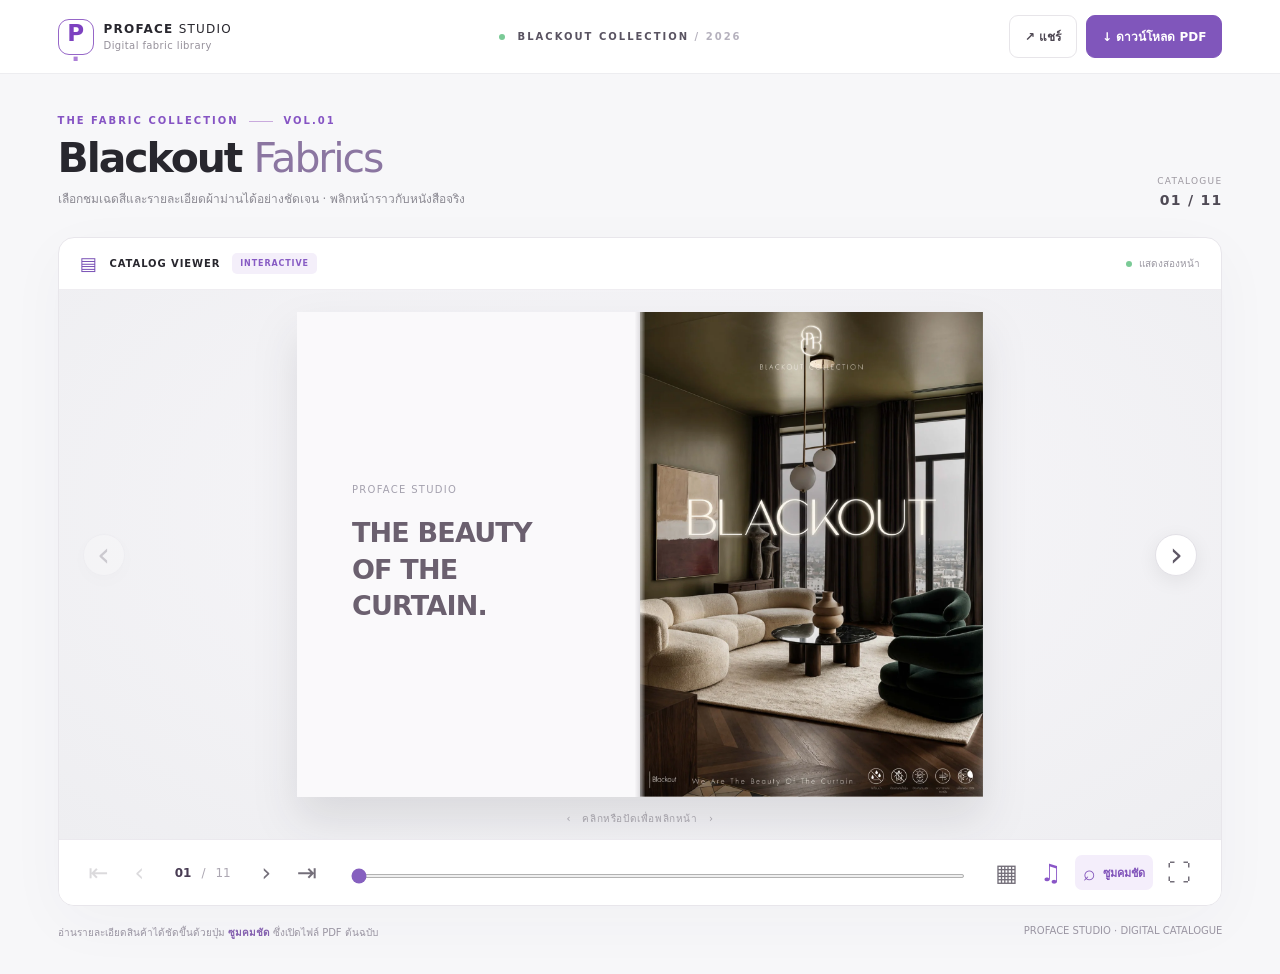
==== commit 2cadaa4a: "Add files via upload" ====
--- a/index.html
+++ b/index.html
@@ -1,269 +1,10 @@
-<!doctype html>
-<!-- DRAFT3 2026-10-07 — NEW REPOSITORY READY -->
-<html lang="th">
-<head>
-  <meta charset="utf-8" />
-  <meta name="viewport" content="width=device-width, initial-scale=1, viewport-fit=cover" />
-  <meta name="theme-color" content="#0b315d" />
-  <meta name="description" content="THAI AGROZYME — Biological solutions for wastewater, agriculture, livestock, aquaculture and sustainable resource management." />
-  <title>THAI AGROZYME | Biological Solutions for a Better Tomorrow</title>
-  <link rel="icon" href="assets/images/brand/logo-agrozyme-thailand.png" />
-  <link rel="preload" as="image" href="assets/images/hero/hero-desktop.webp" media="(min-width: 821px)" />
-  <link rel="preload" as="image" href="assets/images/hero/hero-mobile.webp" media="(max-width: 820px)" />
-  <link rel="stylesheet" href="assets/css/styles-draft5.css?v=20261007-1700" />
-</head>
-<body>
-  <header class="site-header" id="top">
-    <div class="page-progress" aria-hidden="true"><span></span></div>
-    <div class="header-shell">
-      <a class="brand" href="#top" aria-label="THAI AGROZYME หน้าแรก">
-        <img src="assets/images/brand/logo-agrozyme-thailand.png" alt="Agrozyme Thailand" />
-      </a>
-      <nav class="desktop-nav" aria-label="เมนูหลัก">
-        <a href="#about">เกี่ยวกับเรา</a>
-        <a href="#solutions">โซลูชัน</a>
-        <a href="#products">ผลิตภัณฑ์</a>
-        <a href="#sustainability">ความยั่งยืน</a>
-        <a href="#process">แนวทางทำงาน</a>
-      </nav>
-      <a class="header-cta" href="#contact"><span>ขอคำปรึกษา</span><b class="ui-arrow" aria-hidden="true"></b></a>
-      <button class="menu-toggle" aria-expanded="false" aria-controls="mobileMenu" aria-label="เปิดเมนู">
-        <span></span><span></span>
-      </button>
-    </div>
-  </header>
-
-  <div class="mobile-menu" id="mobileMenu" hidden>
-    <div class="mobile-menu-orb one"></div><div class="mobile-menu-orb two"></div>
-    <nav aria-label="เมนูมือถือ">
-      <a href="#about"><span>01</span>เกี่ยวกับเรา</a>
-      <a href="#solutions"><span>02</span>โซลูชัน</a>
-      <a href="#products"><span>03</span>ผลิตภัณฑ์</a>
-      <a href="#sustainability"><span>04</span>ความยั่งยืน</a>
-      <a href="#process"><span>05</span>แนวทางทำงาน</a>
-    </nav>
-    <div class="mobile-menu-foot">
-      <p>BIOLOGICAL SOLUTIONS<br>FOR A BETTER TOMORROW</p>
-      <a class="btn btn-primary" href="#contact">ขอคำปรึกษา</a>
-    </div>
-  </div>
-
-  <main>
-    <section class="hero" aria-labelledby="heroTitle">
-      <picture class="hero-media">
-        <source media="(max-width: 820px)" srcset="assets/images/hero/hero-mobile.webp" />
-        <img src="assets/images/hero/hero-desktop.webp" alt="ภูมิทัศน์ธรรมชาติและระบบบำบัดน้ำที่สื่อถึงนวัตกรรมชีวภาพเพื่อสิ่งแวดล้อม" />
-      </picture>
-      <div class="hero-shade"></div>
-      <div class="hero-organic leaf-a" aria-hidden="true"></div>
-      <div class="hero-organic leaf-b" aria-hidden="true"></div>
-      <div class="hero-molecule" aria-hidden="true"><i></i><i></i><i></i><i></i></div>
-      <div class="container hero-content">
-        <div class="hero-copy-card">
-          <p class="eyebrow">BIOLOGICAL SOLUTIONS · THAI AGROZYME</p>
-          <h1 id="heroTitle">พลังชีวภาพ<br><span>เพื่อสิ่งแวดล้อม</span><span class="hero-last">ที่ดีขึ้น</span></h1>
-          <p class="hero-copy">โซลูชันชีวภาพสำหรับการจัดการของเสีย น้ำ ดิน และระบบการผลิต เพื่อใช้ทรัพยากรได้อย่างมีประสิทธิภาพและสร้างความยั่งยืนในระยะยาว</p>
-          <div class="hero-actions">
-            <a class="btn btn-primary" href="#solutions"><span>ดูโซลูชันของเรา</span><b class="btn-icon ui-arrow" aria-hidden="true"></b></a>
-            <a class="btn btn-soft" href="#products"><span>ดูผลิตภัณฑ์ 18 รายการ</span><b class="btn-icon ui-arrow" aria-hidden="true"></b></a>
-          </div>
-          <div class="hero-mini-points" aria-label="จุดเด่นของเว็บไซต์">
-            <span><b>04</b> Product Series</span>
-            <span><b>06</b> Solution Areas</span>
-            <span><b>18</b> Products</span>
-          </div>
-        </div>
-      </div>
-      <div class="hero-note" aria-hidden="true"><b>NATURE</b><span>×</span><b>BIOLOGY</b><span>×</span><b>TECHNOLOGY</b></div>
-      <a class="scroll-cue" href="#about" aria-label="เลื่อนดูเนื้อหา"><span>SCROLL</span><b class="ui-chevron-down" aria-hidden="true"></b></a>
-    </section>
-
-    <section class="hero-bridge" aria-label="ภาพรวมแนวทาง THAI AGROZYME">
-      <div class="container hero-bridge-shell">
-        <div class="bridge-lead"><span class="bridge-mark"><i class="spark-icon" aria-hidden="true"></i></span><div><b>Biological Solutions</b><small>จากปัญหาหน้างาน สู่โซลูชันที่เลือกได้ง่ายขึ้น</small></div></div>
-        <div class="bridge-item"><i>01</i><span>Waste &amp; Water</span></div>
-        <div class="bridge-item"><i>02</i><span>Soil &amp; Crops</span></div>
-        <div class="bridge-item"><i>03</i><span>Animal Nutrition</span></div>
-      </div>
-    </section>
-
-    <section class="intro section organic-section" id="about">
-      <div class="section-orb orb-left" aria-hidden="true"></div>
-      <div class="container intro-grid">
-        <div class="intro-title-block">
-          <p class="eyebrow dark">THAI AGROZYME</p>
-          <h2>Green Solutions ที่ออกแบบ<br>ให้เข้ากับโจทย์จริงของแต่ละอุตสาหกรรม</h2>
-          <div class="brand-line"><span></span><p>Nature × Biology × Technology</p></div>
-        </div>
-        <div class="intro-copy glass-panel">
-          <p>เราใช้ข้อมูลผลิตภัณฑ์ในกลุ่ม Agrozyme Pure, Harvest, Feed และ Test Strip เพื่อจัดวางโซลูชันตามบริบทการใช้งาน ตั้งแต่ระบบน้ำเสีย เกษตร ฟาร์ม ไปจนถึงการเพาะเลี้ยงสัตว์น้ำและอาหารสัตว์</p>
-          <p class="source-note">ข้อมูลผลิตภัณฑ์ชุดนี้ระบุว่าพัฒนาสูตรในประเทศสิงคโปร์ และผลิตภายใต้สิทธิการผลิตในประเทศไทย</p>
-        </div>
-      </div>
-      <div class="container fact-strip" aria-label="ภาพรวมผลิตภัณฑ์">
-        <div><strong>18</strong><span>ผลิตภัณฑ์</span></div>
-        <div><strong>4</strong><span>Product Series</span></div>
-        <div><strong>6</strong><span>กลุ่มโซลูชัน</span></div>
-        <div><strong>5</strong><span>ขั้นตอนการทำงาน</span></div>
-      </div>
-    </section>
-
-    <section class="solutions section" id="solutions">
-      <div class="container section-head split-head">
-        <div class="section-title-wrap"><span class="section-kicker">01</span><div><p class="eyebrow dark">SOLUTIONS BY INDUSTRY</p><h2>โซลูชันของเรา<br>เพื่อทุกอุตสาหกรรม</h2></div></div>
-        <div class="section-copy"><p>เลือกจากพื้นที่ใช้งาน เพื่อเข้าถึงกลุ่มผลิตภัณฑ์และแนวทางที่ตรงกับปัญหาได้เร็วขึ้น</p><span class="swipe-hint">เลือกหมวดที่ต้องการ</span></div>
-      </div>
-      <div class="container solution-grid" aria-label="โซลูชันตามอุตสาหกรรม">
-        <article class="solution-card large" data-filter="pure">
-          <img src="assets/images/solutions/wastewater.webp" alt="ระบบบำบัดน้ำเสีย" loading="lazy" />
-          <div class="solution-overlay"><span class="solution-index">01</span><div><h3>บำบัดน้ำเสีย</h3><p>น้ำสะอาด · ลด FOG · จัดการกลิ่น</p></div><button aria-label="ดูผลิตภัณฑ์สำหรับบำบัดน้ำเสีย"><span class="ui-arrow" aria-hidden="true"></span></button></div>
-        </article>
-        <article class="solution-card" data-filter="harvest">
-          <img src="assets/images/solutions/agriculture.webp" alt="พื้นที่เกษตรกรรม" loading="lazy" />
-          <div class="solution-overlay"><span class="solution-index">02</span><div><h3>เกษตรกรรม</h3><p>ดิน · เมล็ดพันธุ์ · พืชผล</p></div><button aria-label="ดูผลิตภัณฑ์สำหรับเกษตรกรรม"><span class="ui-arrow" aria-hidden="true"></span></button></div>
-        </article>
-        <article class="solution-card" data-filter="pure">
-          <img src="assets/images/solutions/livestock.webp" alt="ฟาร์มปศุสัตว์" loading="lazy" />
-          <div class="solution-overlay"><span class="solution-index">03</span><div><h3>ปศุสัตว์</h3><p>สภาพแวดล้อมฟาร์ม · ของเสีย</p></div><button aria-label="ดูผลิตภัณฑ์สำหรับปศุสัตว์"><span class="ui-arrow" aria-hidden="true"></span></button></div>
-        </article>
-        <article class="solution-card" data-filter="feed">
-          <img src="assets/images/solutions/aquaculture.webp" alt="ฟาร์มประมงและเพาะเลี้ยงสัตว์น้ำ" loading="lazy" />
-          <div class="solution-overlay"><span class="solution-index">04</span><div><h3>ประมงและสัตว์น้ำ</h3><p>น้ำ · ปลา · กุ้ง · ระบบอาหาร</p></div><button aria-label="ดูผลิตภัณฑ์สำหรับสัตว์น้ำ"><span class="ui-arrow" aria-hidden="true"></span></button></div>
-        </article>
-        <article class="solution-card wide" data-filter="feed">
-          <img src="assets/images/solutions/feed.webp" alt="วัตถุดิบและอาหารสัตว์" loading="lazy" />
-          <div class="solution-overlay"><span class="solution-index">05</span><div><h3>โซลูชันอาหารสัตว์</h3><p>เพิ่มประสิทธิภาพการใช้สารอาหาร</p></div><button aria-label="ดูผลิตภัณฑ์อาหารสัตว์"><span class="ui-arrow" aria-hidden="true"></span></button></div>
-        </article>
-        <article class="solution-card" data-filter="pure">
-          <img src="assets/images/solutions/landfill.webp" alt="ศูนย์จัดการบ่อฝังกลบขยะ" loading="lazy" />
-          <div class="solution-overlay"><span class="solution-index">06</span><div><h3>หลุมฝังกลบและขยะชุมชน</h3><p>ลดแอมโมเนีย · จัดการกลิ่น</p></div><button aria-label="ดูผลิตภัณฑ์สำหรับบ่อฝังกลบ"><span class="ui-arrow" aria-hidden="true"></span></button></div>
-        </article>
-      </div>
-    </section>
-
-    <section class="problem-finder section organic-section" aria-labelledby="problemTitle">
-      <div class="section-orb orb-right" aria-hidden="true"></div>
-      <div class="container problem-shell">
-        <div class="problem-intro">
-          <p class="eyebrow dark">START FROM YOUR PROBLEM</p>
-          <h2 id="problemTitle">คุณกำลังต้องการ<br>แก้ปัญหาอะไร?</h2>
-          <p>เริ่มจากปัญหาหน้างาน แล้วระบบจะพาไปยังกลุ่มผลิตภัณฑ์ที่เกี่ยวข้องได้เร็วขึ้น</p>
-        </div>
-        <div class="problem-chips" role="group" aria-label="เลือกปัญหาที่ต้องการแก้">
-          <button data-problem-series="pure"><i>01</i><span>กลิ่นและแอมโมเนีย</span><b class="ui-arrow" aria-hidden="true"></b></button>
-          <button data-problem-series="pure"><i>02</i><span>น้ำเสียและตะกอน</span><b class="ui-arrow" aria-hidden="true"></b></button>
-          <button data-problem-series="harvest"><i>03</i><span>คุณภาพดินและผลผลิต</span><b class="ui-arrow" aria-hidden="true"></b></button>
-          <button data-problem-series="pure"><i>04</i><span>ของเสียจากฟาร์ม</span><b class="ui-arrow" aria-hidden="true"></b></button>
-          <button data-problem-series="feed"><i>05</i><span>ปลา / กุ้ง / อาหารสัตว์</span><b class="ui-arrow" aria-hidden="true"></b></button>
-          <button data-problem-series="test"><i>06</i><span>ตรวจคุณภาพน้ำฟาร์ม</span><b class="ui-arrow" aria-hidden="true"></b></button>
-        </div>
-      </div>
-    </section>
-
-    <section class="sustainability" id="sustainability">
-      <img src="assets/images/sustainability/zero-waste.webp" alt="ภูเขา ป่าไม้ แหล่งน้ำ และระบบบำบัดที่อยู่ร่วมกันอย่างยั่งยืน" loading="lazy" />
-      <div class="sustainability-overlay"></div>
-      <div class="container sustainability-layout">
-        <div class="sustainability-content glass-dark">
-          <p class="eyebrow">SUSTAINABILITY IN ACTION</p>
-          <h2>เปลี่ยนของเสีย<br>ให้เป็นโอกาส เพื่อโลกที่ยั่งยืน</h2>
-          <p>แนวคิด Zero Waste มุ่งใช้ทรัพยากรธรรมชาติที่มีจำกัดให้คุ้มค่า ลดของเสีย และแปรสภาพของเสียเมื่อทำได้ — ไม่ใช่เพียงการบำบัดที่ปลายทาง</p>
-          <a class="btn btn-outline-light" href="#process">ดูแนวทางของเรา</a>
-        </div>
-        <div class="zero-orbit" aria-hidden="true">
-          <div class="zero-core"><span>ZERO</span><strong>WASTE</strong></div>
-          <div class="orbit-item oi-1"><b>01</b><span>ลดผลกระทบ<br>สิ่งแวดล้อม</span></div>
-          <div class="orbit-item oi-2"><b>02</b><span>ใช้ทรัพยากร<br>อย่างคุ้มค่า</span></div>
-          <div class="orbit-item oi-3"><b>03</b><span>ยกระดับ<br>คุณภาพชีวิต</span></div>
-        </div>
-      </div>
-    </section>
-
-    <section class="products section" id="products">
-      <div class="product-leaf" aria-hidden="true"></div>
-      <div class="container section-head product-head">
-        <div class="section-title-wrap"><span class="section-kicker">02</span><div><p class="eyebrow dark">PRODUCT PORTFOLIO</p><h2>ผลิตภัณฑ์ 18 รายการ<br>ใน 4 Product Series</h2></div></div>
-        <p>เลือกซีรีส์เพื่อกรองสินค้า และกดที่การ์ดเพื่อดูรายละเอียดคุณสมบัติตามเอกสารต้นฉบับ</p>
-      </div>
-      <div class="container family-nav" role="group" aria-label="กรองผลิตภัณฑ์">
-        <button class="filter-btn active all" data-series="all"><i>ALL</i><span><b>ทั้งหมด</b><small>18 Products</small></span><em class="ui-arrow" aria-hidden="true"></em></button>
-        <button class="filter-btn pure" data-series="pure"><i>01</i><span><b>PURE</b><small>Waste & Water</small></span><em class="ui-arrow" aria-hidden="true"></em></button>
-        <button class="filter-btn harvest" data-series="harvest"><i>02</i><span><b>HARVEST</b><small>Soil & Crops</small></span><em class="ui-arrow" aria-hidden="true"></em></button>
-        <button class="filter-btn feed" data-series="feed"><i>03</i><span><b>FEED</b><small>Animal Nutrition</small></span><em class="ui-arrow" aria-hidden="true"></em></button>
-        <button class="filter-btn test" data-series="test"><i>04</i><span><b>TEST STRIP</b><small>Water Monitoring</small></span><em class="ui-arrow" aria-hidden="true"></em></button>
-      </div>
-      <div class="container series-legend" aria-hidden="true">
-        <span class="sl-pure">PURE</span><span class="sl-harvest">HARVEST</span><span class="sl-feed">FEED</span><span class="sl-test">TEST</span>
-      </div>
-      <div class="container product-grid" id="productGrid"></div>
-      <div class="container product-more-wrap"><button class="btn btn-soft product-more" id="productMore" type="button" hidden><span>ดูสินค้าเพิ่มเติม</span><b class="btn-icon ui-chevron-down" aria-hidden="true"></b></button></div>
-    </section>
-
-    <section class="process section organic-section" id="process">
-      <div class="container section-head split-head">
-        <div class="section-title-wrap"><span class="section-kicker">03</span><div><p class="eyebrow dark">CUSTOMIZED SOLUTIONS</p><h2>จากโจทย์หน้างาน<br>สู่การใช้งานในระยะยาว</h2></div></div>
-        <p>แนวทางบริการในเอกสารต้นฉบับประกอบด้วยการกำหนดวัตถุประสงค์ ทดลองแนวคิด พิสูจน์คุณค่า ขยายสู่เชิงพาณิชย์ และดูแลต่อเนื่อง</p>
-      </div>
-      <div class="container process-grid">
-        <article><span>01</span><div><h3>ให้คำปรึกษาเฉพาะราย</h3><p>กำหนดวัตถุประสงค์และความคาดหวังของโครงการ</p></div></article>
-        <article><span>02</span><div><h3>พิสูจน์แนวคิด</h3><p>ทดสอบกระบวนการในระดับห้องปฏิบัติการ</p></div></article>
-        <article><span>03</span><div><h3>พิสูจน์คุณค่า</h3><p>ทดลองระดับนำร่องเพื่อประเมินความเป็นไปได้ทางเศรษฐกิจ</p></div></article>
-        <article><span>04</span><div><h3>ผลิตเชิงพาณิชย์</h3><p>ขยายขนาดอย่างเป็นสัดส่วน เพื่อเพิ่มประสิทธิภาพและลดต้นทุน</p></div></article>
-        <article><span>05</span><div><h3>ดูแลระยะยาว</h3><p>สนับสนุนการใช้งานและพัฒนาความร่วมมืออย่างต่อเนื่อง</p></div></article>
-      </div>
-    </section>
-
-    <section class="contact" id="contact">
-      <div class="contact-leaf" aria-hidden="true"></div>
-      <div class="container contact-card">
-        <div>
-          <p class="eyebrow">LET'S BUILD A BETTER TOMORROW</p>
-          <h2>มีโจทย์เฉพาะ<br>ในพื้นที่ของคุณ?</h2>
-          <p>เลือกอุตสาหกรรมและผลิตภัณฑ์ที่สนใจ แล้วเตรียมข้อมูลเบื้องต้นเพื่อคุยกับทีม THAI AGROZYME</p>
-        </div>
-        <button class="btn btn-light" id="openConsultation" data-open-consult><span>เตรียมข้อความขอคำปรึกษา</span><b class="btn-icon ui-arrow" aria-hidden="true"></b></button>
-      </div>
-    </section>
-  </main>
-
-  <footer class="site-footer">
-    <div class="container footer-grid">
-      <div class="footer-brand"><img src="assets/images/brand/logo-agrozyme-thailand.png" alt="Agrozyme Thailand" /><p>Biological Solutions for a Better Tomorrow</p></div>
-      <div><h3>Explore</h3><a href="#solutions">โซลูชัน</a><a href="#products">ผลิตภัณฑ์</a><a href="#sustainability">ความยั่งยืน</a></div>
-      <div><h3>Product Series</h3><a href="#products" data-footer-filter="pure">Agrozyme Pure</a><a href="#products" data-footer-filter="harvest">Agrozyme Harvest</a><a href="#products" data-footer-filter="feed">Agrozyme Feed</a></div>
-      <div><h3>หมายเหตุ</h3><p>ข้อมูลคุณสมบัติผลิตภัณฑ์อ้างอิงจากเอกสารที่ผู้ใช้ให้มา ควรตรวจสอบฉลากและเอกสารล่าสุดก่อนใช้งานจริง</p></div>
-    </div>
-    <div class="container footer-bottom"><span>© THAI AGROZYME</span><a href="#top">กลับขึ้นด้านบน</a></div>
-  </footer>
-
-  <nav class="mobile-dock" aria-label="ทางลัดบนมือถือ">
-    <a href="#products"><span class="dock-icon catalog-icon" aria-hidden="true"></span><b>ผลิตภัณฑ์</b></a>
-    <button type="button" data-open-consult><span class="dock-icon ui-arrow" aria-hidden="true"></span><b>ขอคำปรึกษา</b></button>
-  </nav>
-
-  <dialog class="product-modal" id="productModal">
-    <div class="sheet-handle" aria-hidden="true"></div>
-    <button class="modal-close" data-close-modal aria-label="ปิด">×</button>
-    <div id="modalContent"></div>
-  </dialog>
-
-  <dialog class="consult-modal" id="consultModal">
-    <div class="sheet-handle" aria-hidden="true"></div>
-    <button class="modal-close" data-close-consult aria-label="ปิด">×</button>
-    <div class="consult-inner">
-      <p class="eyebrow dark">CONSULTATION BRIEF</p>
-      <h2>เตรียมข้อมูลขอคำปรึกษา</h2>
-      <p>กรอกข้อมูลสั้น ๆ ระบบจะสร้างข้อความให้คัดลอกไปส่งผ่านช่องทางติดต่อของบริษัท</p>
-      <form id="consultForm">
-        <label>ชื่อ / บริษัท<input name="name" placeholder="เช่น บริษัท ABC จำกัด" /></label>
-        <label>พื้นที่ใช้งาน<select name="industry"><option>บำบัดน้ำเสีย</option><option>เกษตรกรรม</option><option>ปศุสัตว์</option><option>ประมงและสัตว์น้ำ</option><option>อาหารสัตว์</option><option>หลุมฝังกลบและขยะชุมชน</option></select></label>
-        <label>ปัญหาหรือเป้าหมาย<textarea name="problem" rows="4" placeholder="อธิบายปัญหา กลิ่น น้ำเสีย คุณภาพดิน หรือเป้าหมายที่ต้องการ"></textarea></label>
-        <button class="btn btn-primary" type="submit">สร้างและคัดลอกข้อความ</button>
-        <p class="form-status" id="formStatus" aria-live="polite"></p>
-      </form>
-    </div>
-  </dialog>
-
-  <script src="assets/js/app-draft5.js?v=20261007-1700"></script>
-</body>
-</html>
+<!doctype html><html lang="th"><head><meta charset="utf-8"><meta name="viewport" content="width=device-width,initial-scale=1,viewport-fit=cover"><meta name="theme-color" content="#f7f7f8"><meta name="description" content="PROFACE STUDIO | Blackout fabrics interactive catalog"><title>Blackout Fabrics — PROFACE STUDIO</title><link rel="preload" href="assets/pages/page-01.webp" as="image"><link rel="stylesheet" href="styles.css"></head><body>
+<div class="site"><header class="topbar"><div class="identity"><div class="brand-icon">P<span>·</span></div><div class="brand"><strong>PROFACE <span>STUDIO</span></strong><small>Digital fabric library</small></div></div><div class="head-center"><span class="online"></span> BLACKOUT COLLECTION <span class="muted">/ 2026</span></div><div class="head-right"><button class="btn minimal" id="share" title="คัดลอกลิงก์">↗ <span>แชร์</span></button><a class="btn download" href="assets/Blackout-Fabrics.pdf" download>↓ <span>ดาวน์โหลด PDF</span></a></div></header>
+<main><div class="heading"><div><div class="eyebrow">THE FABRIC COLLECTION <span class="line"></span> VOL.01</div><h1>Blackout <span>Fabrics</span></h1><p>เลือกชมเฉดสีและรายละเอียดผ้าม่านได้อย่างชัดเจน · พลิกหน้าราวกับหนังสือจริง</p></div><div class="edition">CATALOGUE <b>01 / 11</b></div></div>
+<section class="workspace"><div class="viewer-head"><div class="viewer-title"><span class="small-icon">▤</span> <span>CATALOG VIEWER</span> <span class="tag">INTERACTIVE</span></div><div class="viewer-info"><span class="green-dot"></span><span id="layoutLabel">แสดงสองหน้า</span></div></div>
+<div class="stage" id="stage"><button class="side-arrow prev" id="edgePrev" aria-label="หน้าก่อนหน้า">‹</button><div id="book" class="book"><div id="left" class="sheet left"><div class="blank"><div>PROFACE STUDIO</div><b>THE BEAUTY<br>OF THE CURTAIN.</b></div></div><div id="right" class="sheet right"><img src="assets/pages/page-01.webp" alt="หน้า 1"></div><div id="flip" class="flip"></div></div><button class="side-arrow next" id="edgeNext" aria-label="หน้าถัดไป">›</button><div class="stage-hint">‹ &nbsp; คลิกหรือปัดเพื่อพลิกหน้า &nbsp; ›</div></div>
+<div class="toolbar"><div class="navigate"><button id="first" class="tool" title="หน้าแรก">⇤</button><button id="previous" class="tool" title="หน้าก่อน">‹</button><div class="page-indicator"><b id="current">01</b><span>/</span>11</div><button id="following" class="tool" title="หน้าถัดไป">›</button><button id="last" class="tool" title="หน้าสุดท้าย">⇥</button></div><div class="range"><input id="slider" type="range" min="1" max="11" value="1" aria-label="เลือกหน้า"></div><div class="actions"><button id="thumb" class="tool" title="ภาพรวมทุกหน้า">▦</button><button id="sound" class="tool active" title="ปิด/เปิดเสียงพลิกหน้า">♫</button><button id="magnify" class="tool zoomAction" title="ซูมภาพจาก PDF ต้นฉบับ">⌕ <span>ซูมคมชัด</span></button><button id="full" class="tool" title="เต็มหน้าจอ">⛶</button></div></div>
+<div class="thumbs" id="thumbs" hidden><div class="thumbs-heading">เลือกหน้าที่ต้องการ <button id="closeThumb">×</button></div><div id="thumbList" class="thumb-list"></div></div></section>
+<div class="bottomline"><span>อ่านรายละเอียดสินค้าได้ชัดขึ้นด้วยปุ่ม <b>ซูมคมชัด</b> ซึ่งเปิดไฟล์ PDF ต้นฉบับ</span><span>PROFACE STUDIO · DIGITAL CATALOGUE</span></div></main></div>
+<div id="zoomModal" class="modal" hidden><div class="modalbar"><div class="modal-title"><b>BLACKOUT FABRICS</b><span id="zoomPage">หน้า 1 / 11 · PDF QUALITY</span></div><div class="modaltools"><button id="zOut" title="ย่อ">−</button><span id="zScale">100%</span><button id="zIn" title="ขยาย">+</button><button id="zFit" title="พอดีจอ">พอดีจอ</button><a href="assets/Blackout-Fabrics.pdf" target="_blank" rel="noopener" title="เปิด PDF ต้นฉบับ">เปิด PDF ↗</a><button id="zClose" class="close" title="ปิด">×</button></div></div><div class="zoom-body" id="zoomBody"><div id="zoomStatus" class="zoom-status">กำลังเตรียมหน้า PDF ความละเอียดสูง…</div><canvas id="zoomCanvas"></canvas><iframe id="pdfFallback" title="PDF ต้นฉบับ" hidden></iframe></div><div class="zoom-note">เลื่อนเพื่อดูรายละเอียด · Ctrl + ลูกกลิ้งเมาส์เพื่อซูม · เปิด PDF โดยตรงได้หากการแสดงผลไม่รองรับ</div></div>
+<div id="toast" class="toast" role="status"></div><script src="script.js"></script></body></html>
--- a/styles.css
+++ b/styles.css
@@ -0,0 +1 @@
+:root{font-family:Inter,ui-sans-serif,system-ui,-apple-system,"Noto Sans Thai",sans-serif;color:#28272e;background:#f7f7f9}*{box-sizing:border-box}body{margin:0}button,a{-webkit-tap-highlight-color:transparent}button{cursor:pointer;font:inherit}button:disabled{opacity:.25;cursor:default}[hidden]{display:none!important}.site{min-height:100dvh}.topbar{height:74px;background:white;border-bottom:1px solid #ededf0;display:flex;justify-content:space-between;align-items:center;padding:0 clamp(18px,4.5vw,72px);gap:20px}.identity{display:flex;align-items:center;gap:10px}.brand-icon{height:36px;width:36px;border:1.5px solid #9666c8;border-radius:11px;color:#7d42c0;font-size:23px;display:grid;place-items:center;font-weight:700}.brand-icon span{color:#ad80d7}.brand strong{display:block;letter-spacing:.1em;font-size:12px}.brand strong span{font-weight:400}.brand small{display:block;color:#96919b;font-size:10px;letter-spacing:.04em;margin-top:4px}.head-center{font-size:10px;letter-spacing:.2em;font-weight:750;color:#595361}.muted{color:#b5b1bd}.online,.green-dot{display:inline-block;height:6px;width:6px;border-radius:50%;background:#7aca96;margin-right:7px}.head-right{display:flex;gap:9px}.btn{border:1px solid #e7e5e9;border-radius:9px;padding:11px 15px;color:#4d4752;text-decoration:none;font-size:12px;font-weight:650;background:white}.download{background:#8056bb;border-color:#8056bb;color:white}.btn:hover,.tool:hover{filter:brightness(.96)}main{max-width:1510px;margin:auto;padding:41px clamp(16px,4.5vw,65px) 34px}.heading{display:flex;align-items:end;justify-content:space-between;margin-bottom:29px}.eyebrow{font-size:10px;letter-spacing:.2em;color:#8654c4;font-weight:800}.line{display:inline-block;width:24px;border-top:1px solid #c9aadd;vertical-align:middle;margin:0 5px}.heading h1{margin:9px 0 7px;font-size:clamp(32px,3.2vw,50px);font-weight:650;line-height:1.15;letter-spacing:-.05em}.heading h1 span{font-weight:330;color:#8b76a1}.heading p{color:#8b8992;margin:0;font-size:12px}.edition{font-size:9px;color:#9d98a0;letter-spacing:.14em;text-align:right}.edition b{display:block;color:#4f4a55;font-size:14px;margin-top:6px}.workspace{border:1px solid #e8e6eb;border-radius:16px;background:white;box-shadow:0 16px 60px #39304709;overflow:hidden}.viewer-head{height:52px;border-bottom:1px solid #efedf1;display:flex;align-items:center;justify-content:space-between;padding:0 21px;font-size:10px;letter-spacing:.09em;font-weight:700}.viewer-title{display:flex;align-items:center;gap:12px}.small-icon{font-size:18px;color:#7951b5}.tag{font-size:8px;letter-spacing:.11em;color:#875bc4;background:#f4effa;padding:6px 8px;border-radius:5px}.viewer-info{font-size:10px;color:#9b98a2;font-weight:500;letter-spacing:0}.stage{background:radial-gradient(ellipse at 50% 40%,#f8f7fa 0%,#eeeef1 100%);height:clamp(420px,61vh,710px);display:flex;align-items:center;justify-content:center;position:relative;perspective:1800px;overflow:hidden;padding:22px 86px 42px}.book{height:min(100%,590px);aspect-ratio:1.414/1;position:relative;display:flex;filter:drop-shadow(0 22px 22px #1b17251c);transform-style:preserve-3d}.book:before{content:"";position:absolute;z-index:6;left:50%;top:0;bottom:0;width:11px;transform:translateX(-50%);background:linear-gradient(90deg,transparent,#332e3722 48%,#ffffff88 55%,transparent);pointer-events:none}.sheet{height:100%;width:50%;overflow:hidden;background:#fff;position:relative}.sheet.left{box-shadow:inset -10px 0 19px #0000000b}.sheet.right{box-shadow:inset 10px 0 19px #0000000b}.sheet img,.flip img{display:block;width:100%;height:100%;object-fit:fill;user-select:none;-webkit-user-drag:none}.blank{width:100%;height:100%;display:flex;justify-content:center;align-items:flex-start;flex-direction:column;background:#faf9fb;padding:16%;color:#a4a1ae;font-size:10px;letter-spacing:.13em}.blank b{color:#6b606f;letter-spacing:-.03em;font-size:clamp(14px,2.5vw,27px);line-height:1.35;margin-top:20px}.flip{display:none;position:absolute;z-index:8;height:100%;width:50%;top:0;transform-style:preserve-3d;transform-origin:left center;backface-visibility:visible}.flip.forward{left:50%;animation:flipForward .82s cubic-bezier(.2,.65,.18,1) both}.flip.backward{left:50%;animation:flipBackward .82s cubic-bezier(.2,.65,.18,1) both}.face{position:absolute;inset:0;backface-visibility:hidden;overflow:hidden;background:white;box-shadow:0 0 12px #16111a25}.face.back{transform:rotateY(180deg)}@keyframes flipForward{0%{transform:rotateY(0deg)}55%{filter:brightness(.86)}100%{transform:rotateY(-180deg)}}@keyframes flipBackward{0%{transform:rotateY(-180deg)}55%{filter:brightness(.88)}100%{transform:rotateY(0deg)}}.side-arrow{position:absolute;z-index:12;width:42px;height:42px;background:#fff;border:1px solid #e3e1e7;border-radius:50%;color:#5e5765;font-size:33px;line-height:20px;box-shadow:0 5px 20px #00000012}.side-arrow.prev{left:24px}.side-arrow.next{right:24px}.side-arrow:hover{border-color:#9a6cc7;color:#7c4abd}.stage-hint{position:absolute;bottom:13px;font-size:10px;letter-spacing:.06em;color:#a3a0a8}.toolbar{height:66px;display:flex;align-items:center;gap:24px;padding:0 22px;background:#fff;border-top:1px solid #ebe9ee}.navigate,.actions{display:flex;align-items:center;gap:6px;flex-shrink:0}.tool{border:0;background:transparent;color:#736e79;min-width:33px;height:35px;padding:0 8px;border-radius:7px;font-size:24px;display:inline-flex;align-items:center;justify-content:center;gap:7px}.tool.active{color:#8a56c7}.page-indicator{display:flex;gap:10px;align-items:center;font-size:12px;padding:0 13px;color:#aca7b2}.page-indicator b{color:#493c54;font-weight:760}.range{flex:1}.range input{width:100%;accent-color:#8660bf;height:4px}.zoomAction{font-size:21px;color:#8053ba;background:#f4eefb}.zoomAction span{font-size:11px;font-weight:700}.bottomline{display:flex;justify-content:space-between;gap:10px;color:#9a95a2;font-size:10px;padding-top:19px}.bottomline b{color:#8561af}.thumbs{padding:18px 22px 24px;border-top:1px solid #ededf2;background:#fbfafc}.thumbs-heading{display:flex;justify-content:space-between;font-size:12px;font-weight:750;margin-bottom:15px}.thumbs-heading button{border:0;background:transparent;font-size:22px}.thumb-list{display:grid;grid-template-columns:repeat(auto-fit,minmax(85px,1fr));gap:13px}.thumb-item{border:1px solid #e8e6ec;border-radius:9px;background:white;padding:7px 6px;color:#7c7385;font-size:10px}.thumb-item img{display:block;width:100%;aspect-ratio:595/842;object-fit:cover;margin-bottom:6px}.thumb-item.selected{border-color:#8e61c5;box-shadow:0 0 0 2px #9060c42a}.modal{position:fixed;inset:0;z-index:100;background:#e9e9eb;display:flex;flex-direction:column}.modalbar{min-height:67px;background:white;padding:12px clamp(14px,3vw,40px);display:flex;align-items:center;justify-content:space-between;gap:12px;border-bottom:1px solid #ddd}.modal-title b{font-size:13px;display:block}.modal-title span{font-size:10px;color:#817d84}.modaltools{display:flex;align-items:center;gap:6px}.modaltools button,.modaltools a{padding:8px 11px;border:1px solid #e7e4eb;background:white;border-radius:8px;color:#564d63;text-decoration:none;font-weight:600;font-size:12px}.modaltools .close{background:#332c3c;color:white;border-color:#332c3c;font-size:22px}.modaltools span{font-size:12px;min-width:54px;text-align:center}.zoom-body{min-height:0;flex:1;overflow:auto;text-align:center;padding:24px;touch-action:pan-x pan-y}.zoom-body canvas{display:block;margin:auto;background:white;box-shadow:0 9px 30px #0002;max-width:none}.zoom-body iframe{width:100%;height:100%;border:none;background:white}.zoom-status{padding:40px;color:#7f7883}.zoom-note{padding:10px 16px;text-align:center;background:white;color:#918b95;font-size:10px;border-top:1px solid #e7e5e8}.toast{display:none;position:fixed;bottom:25px;left:50%;transform:translateX(-50%);background:#342d3d;color:white;padding:13px 20px;border-radius:10px;z-index:200;font-size:12px}.toast.show{display:block}@media(max-width:780px){.topbar{height:65px}.head-center,.edition{display:none}main{padding-top:27px}.heading{margin-bottom:20px}.stage{height:min(75vh,680px);padding:26px 50px 39px}.book{height:min(100%,550px);aspect-ratio:595/842}.book .left{display:none}.book .right{width:100%}.book:before{display:none}.side-arrow{width:32px;height:32px;font-size:25px}.side-arrow.prev{left:9px}.side-arrow.next{right:9px}.toolbar{padding:0 10px;gap:5px}.range{display:none}.actions{margin-left:auto}.flip{width:100%;left:0!important;transform-origin:left center}.viewer-head{padding:0 14px}.tag{display:none}.bottomline span:last-child{display:none}}@media(max-width:430px){.head-right .minimal span,.head-right .download span{display:none}.btn{padding:8px 12px}.heading p{font-size:11px}.toolbar{height:59px}.tool{min-width:29px;padding:0 4px}.zoomAction span{display:none}.navigate,.actions{gap:0}.page-indicator{gap:6px;padding:0 5px}.modalbar{flex-direction:column;align-items:stretch}.modaltools{justify-content:space-between}.modaltools button,.modaltools a{padding:7px 8px;font-size:10px}.zoom-body{padding:10px}.zoom-note{font-size:9px}}@media(prefers-reduced-motion:reduce){.flip.forward,.flip.backward{animation-duration:.01s}}
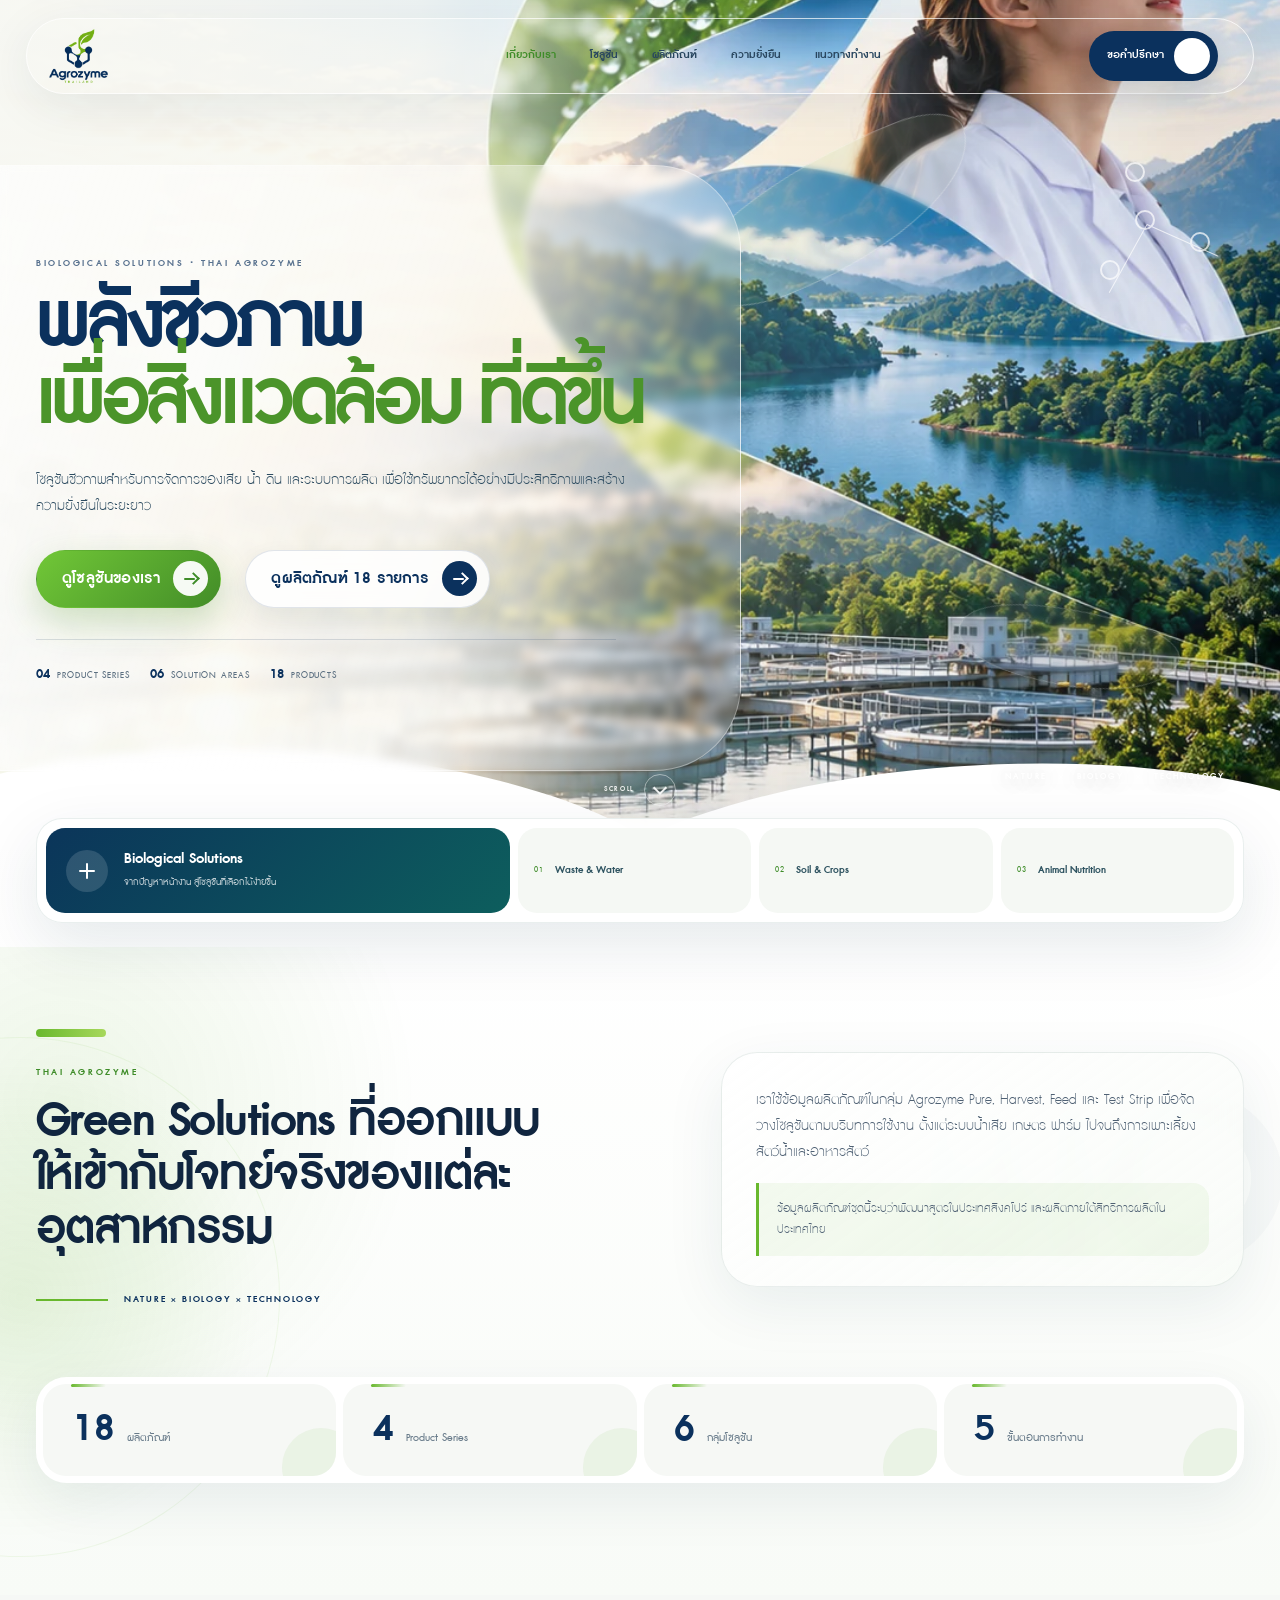
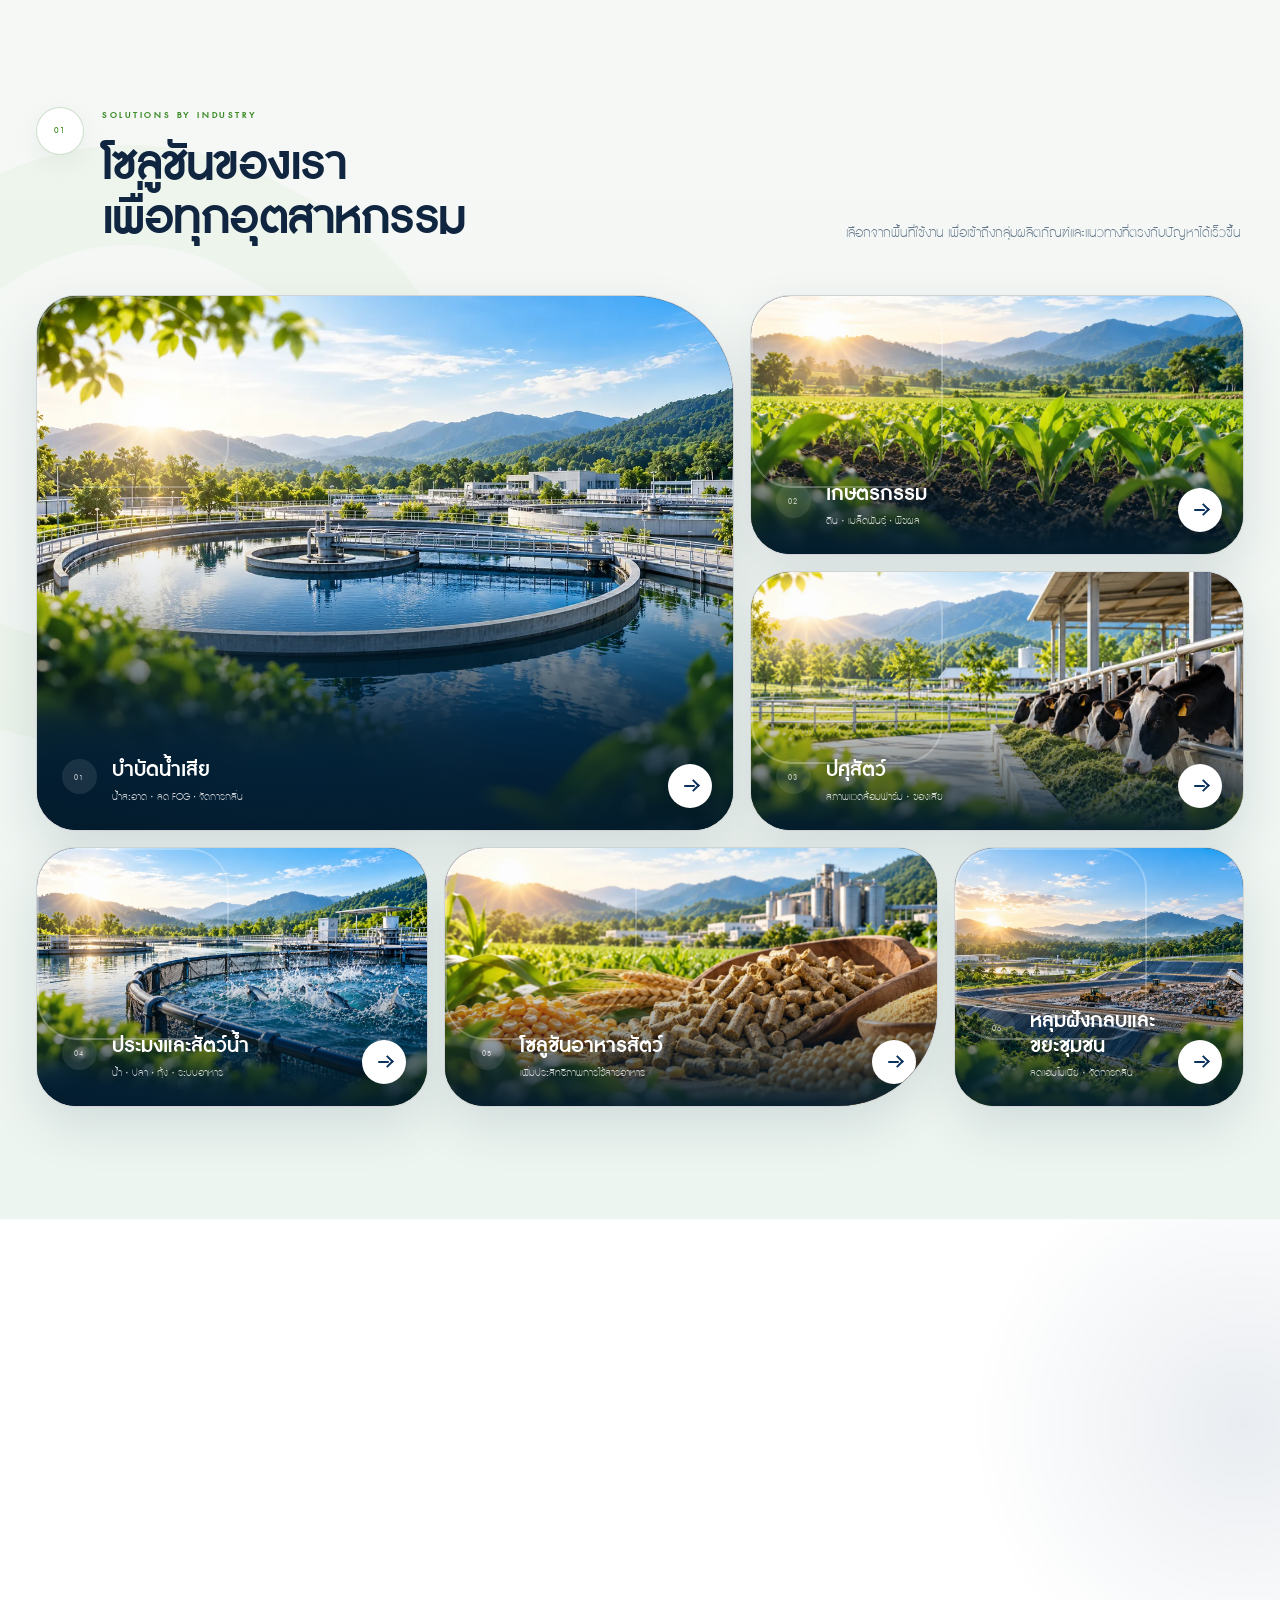
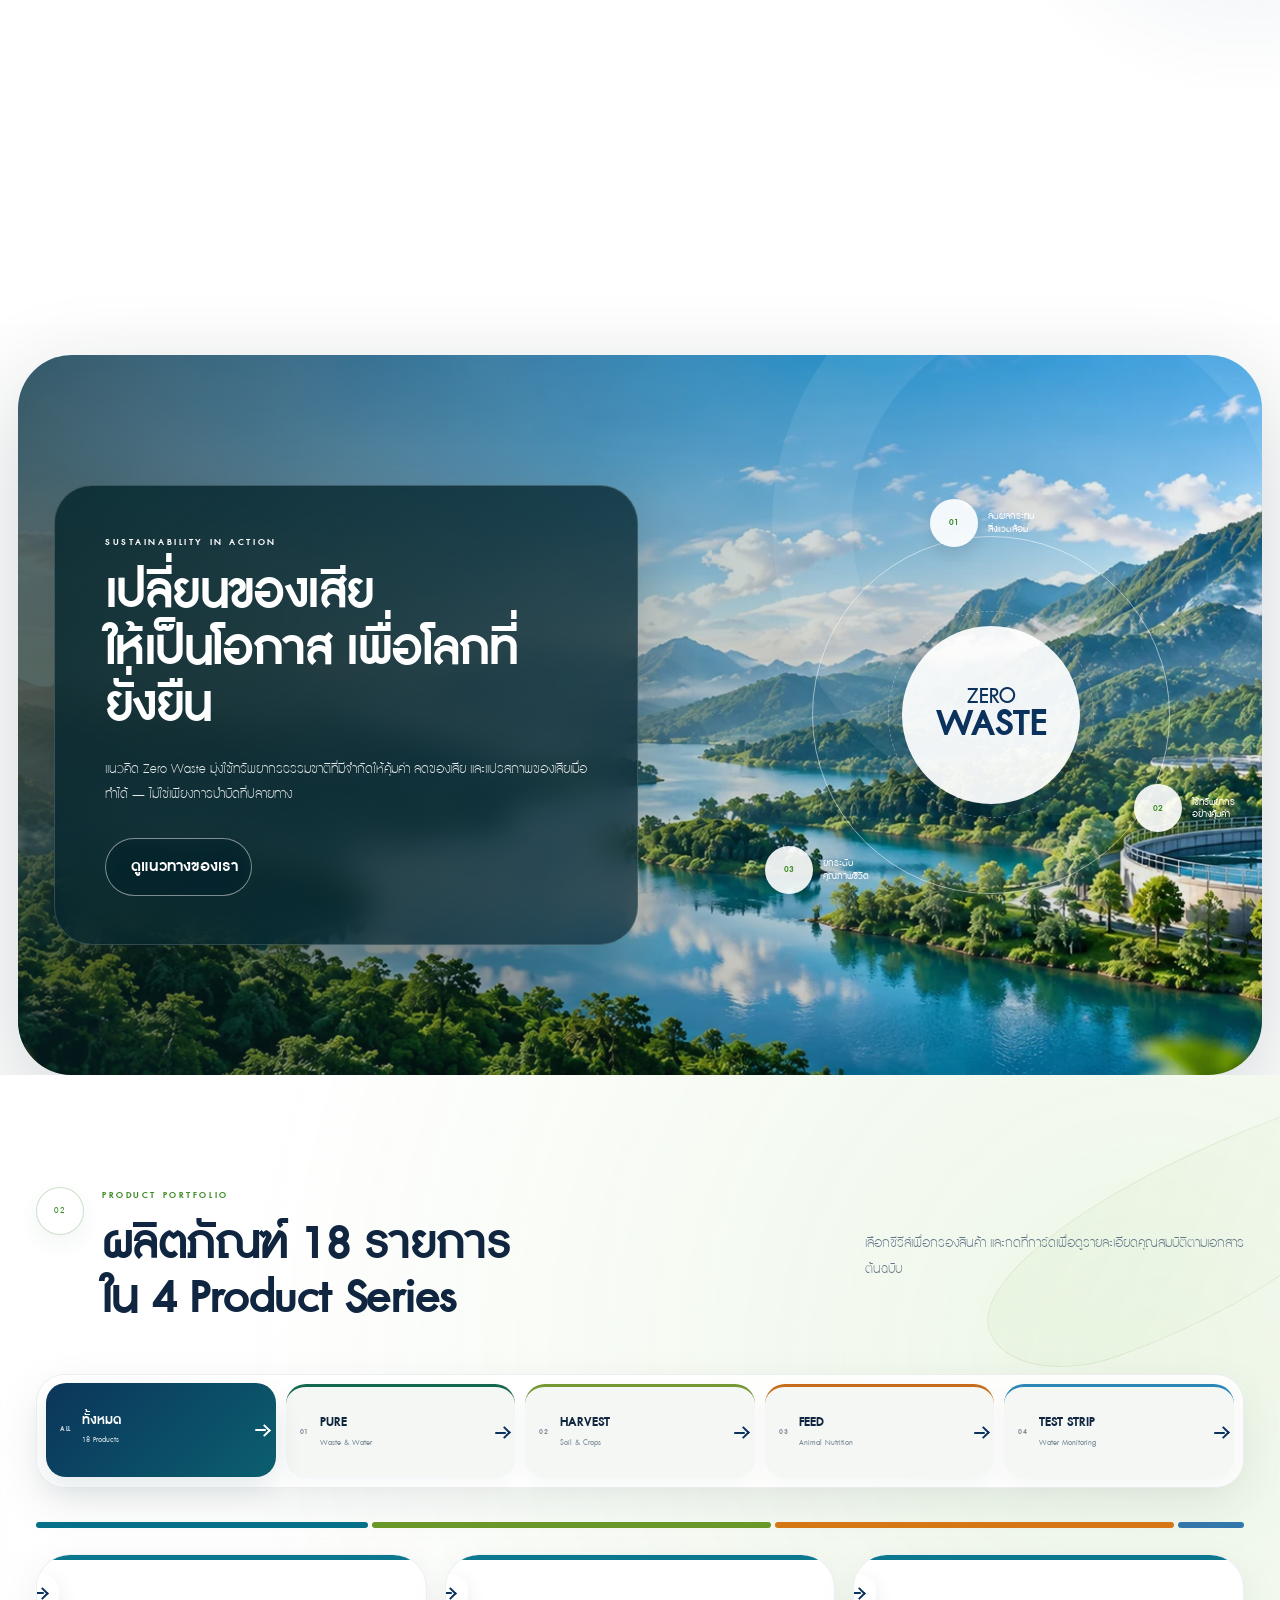
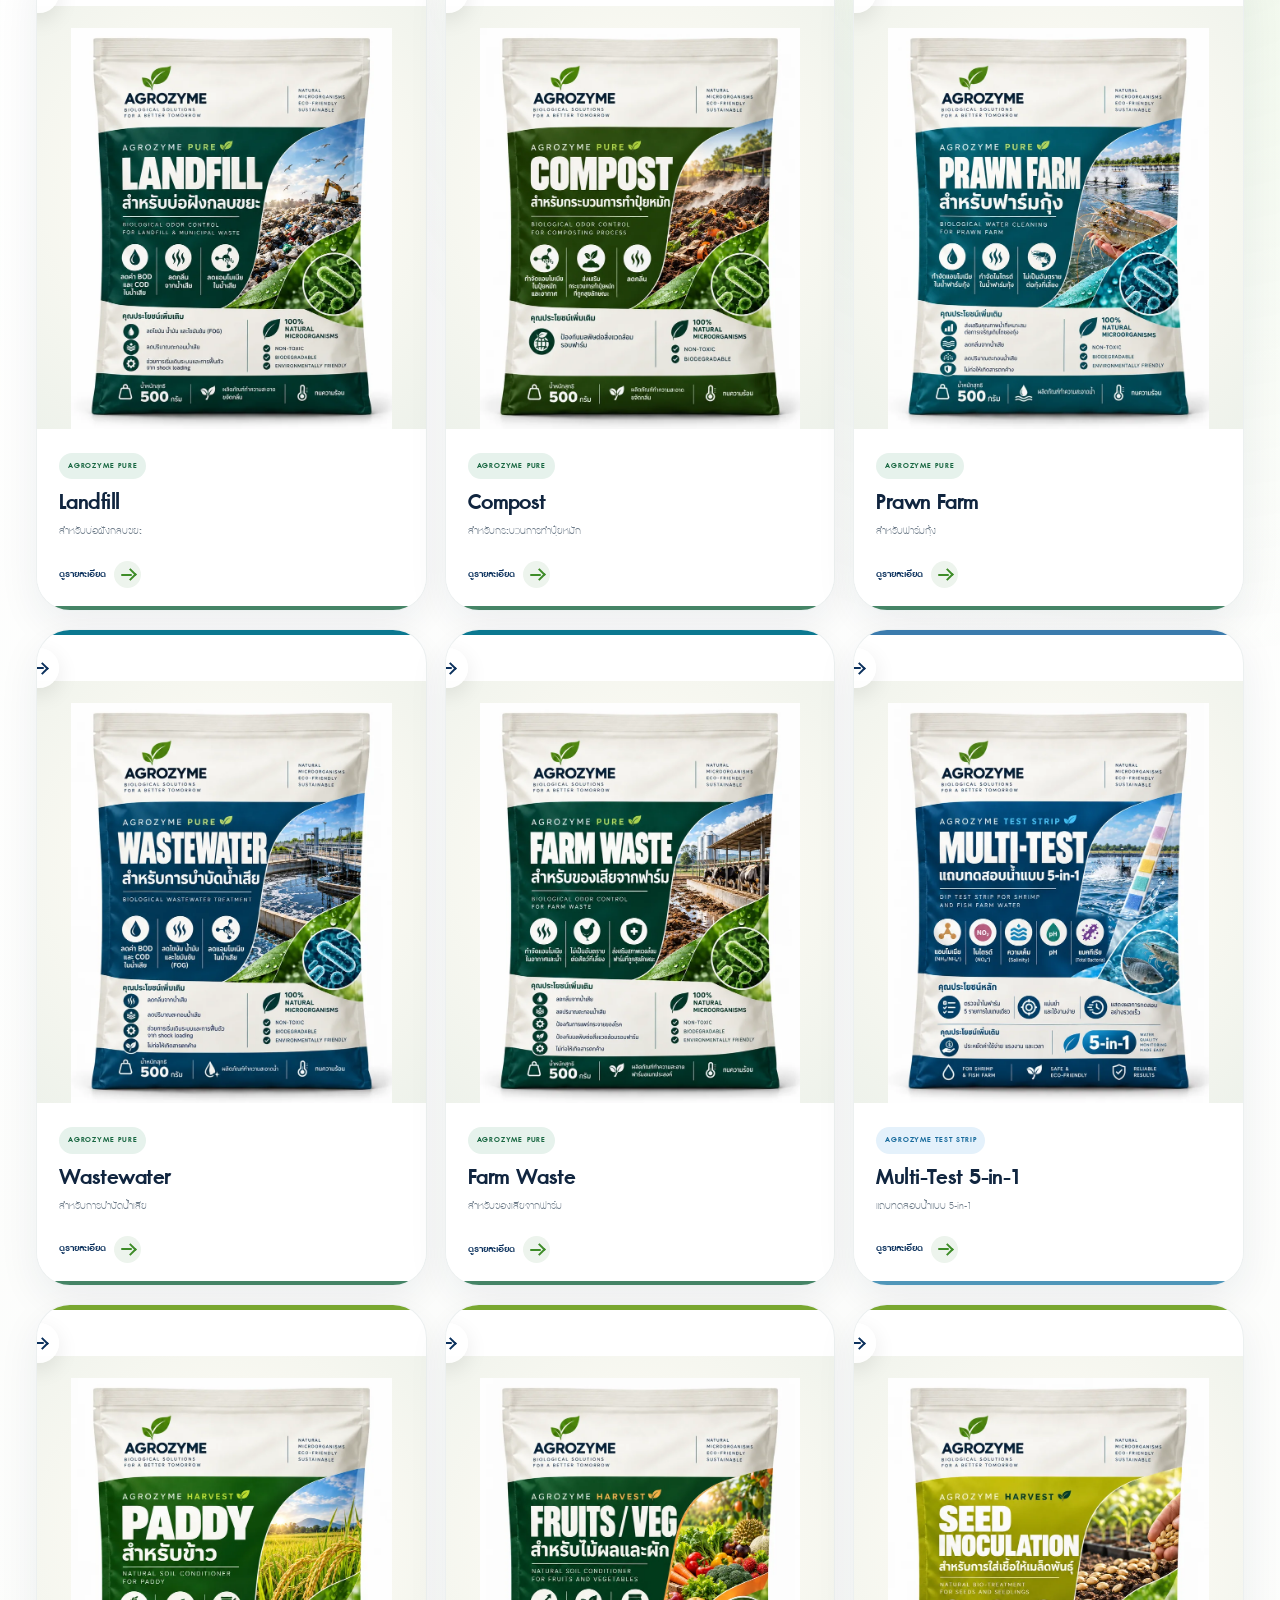
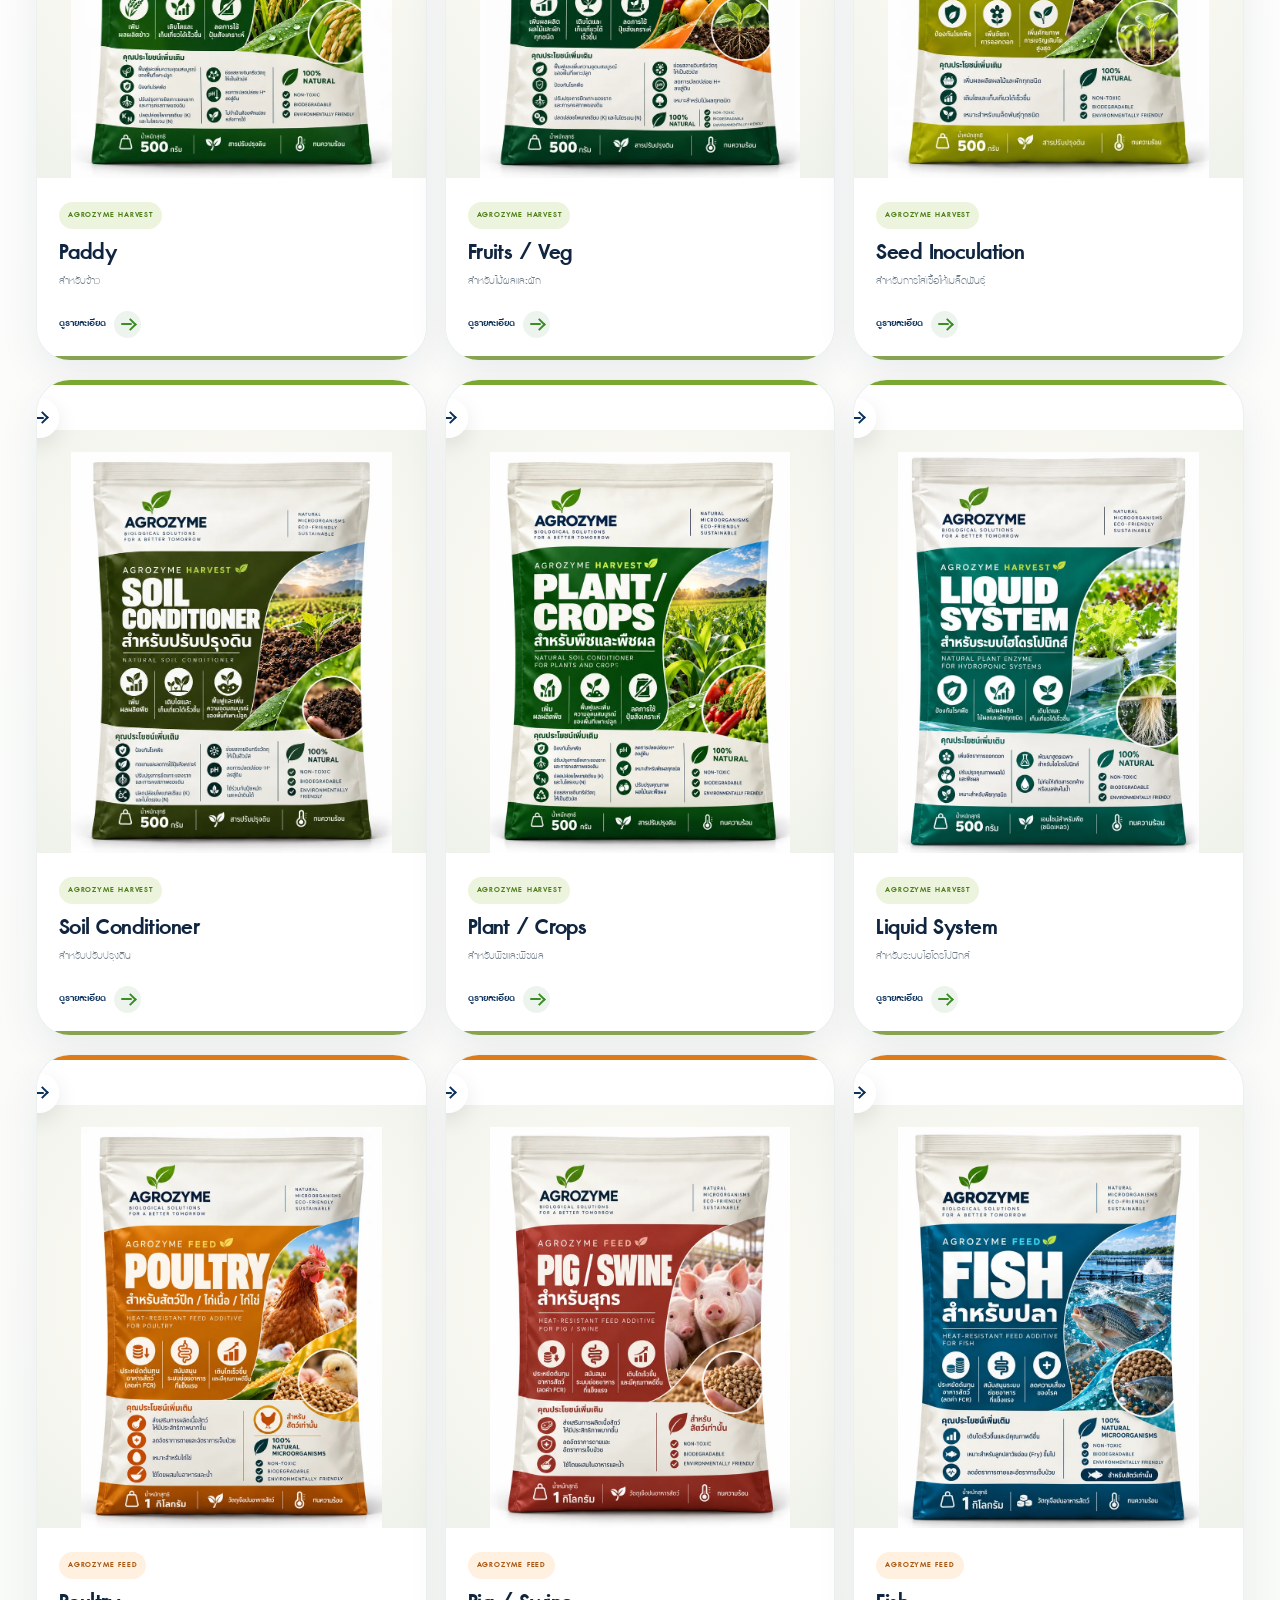
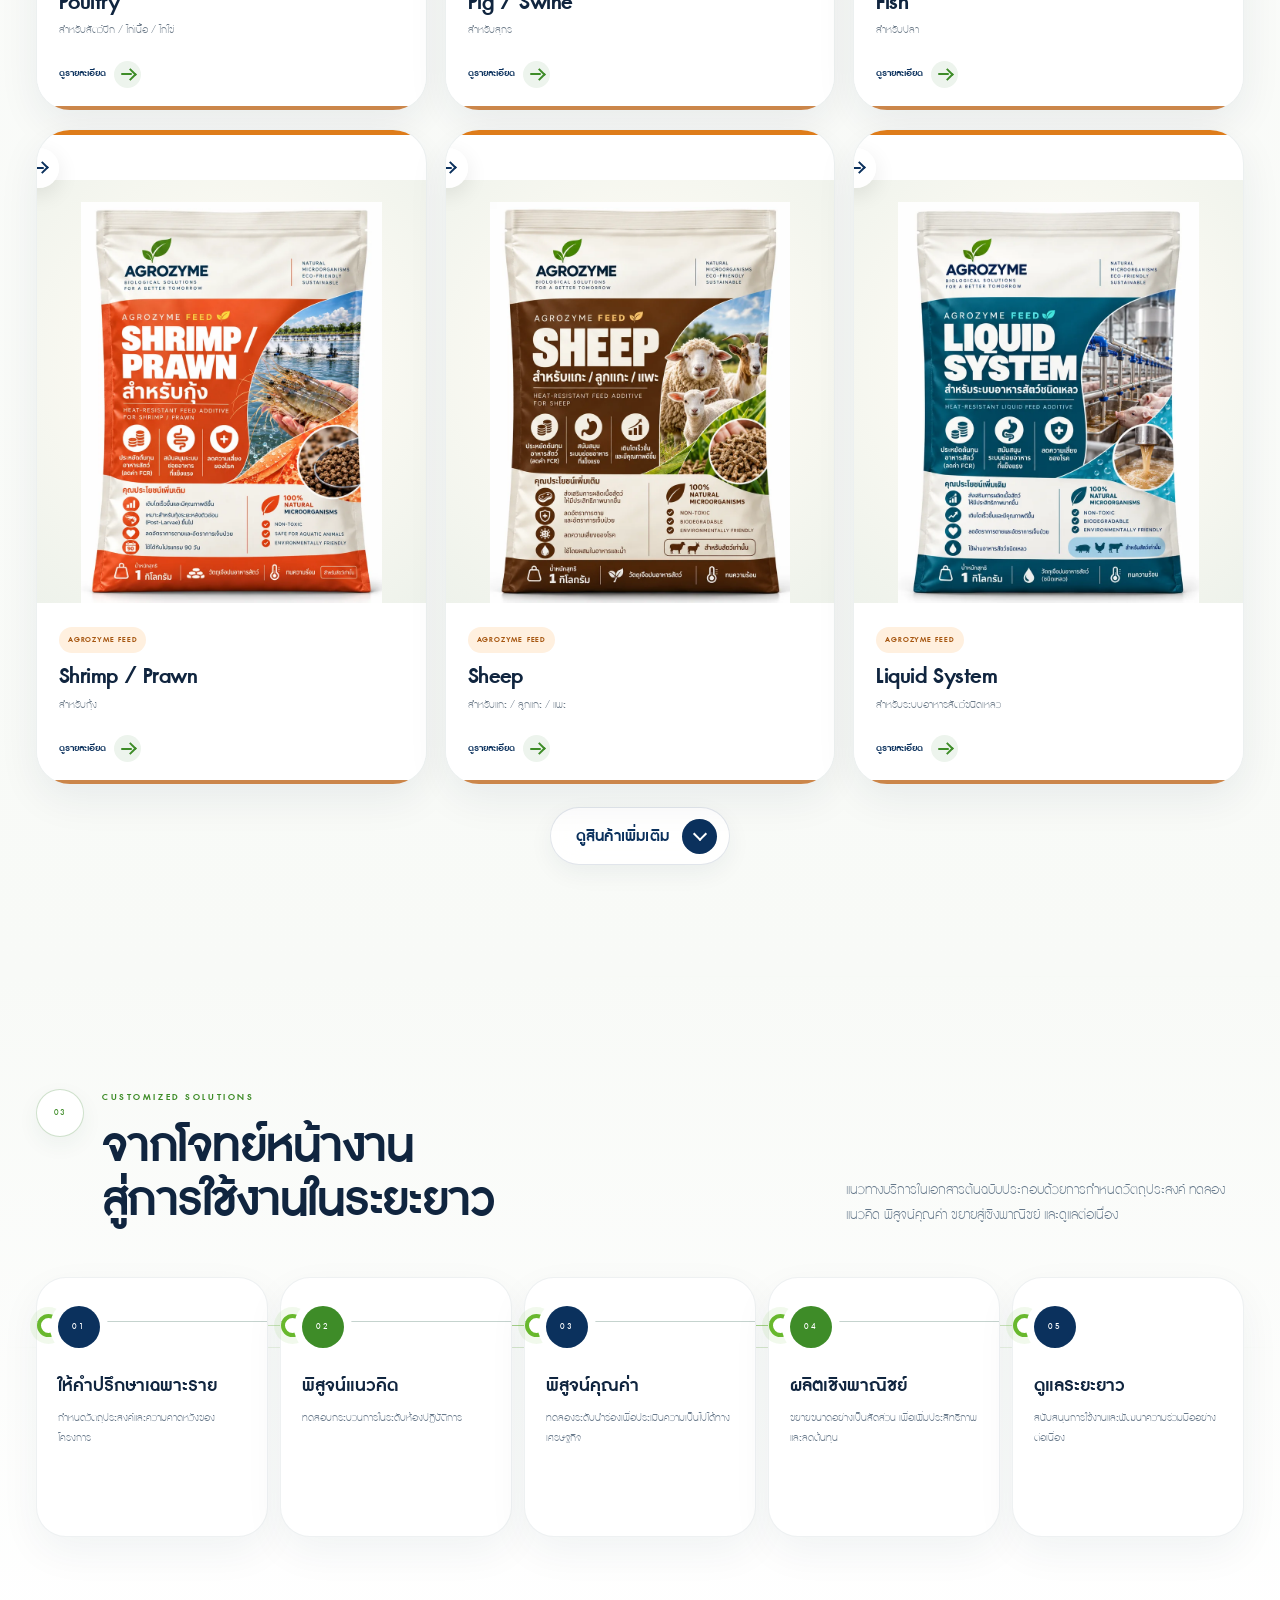
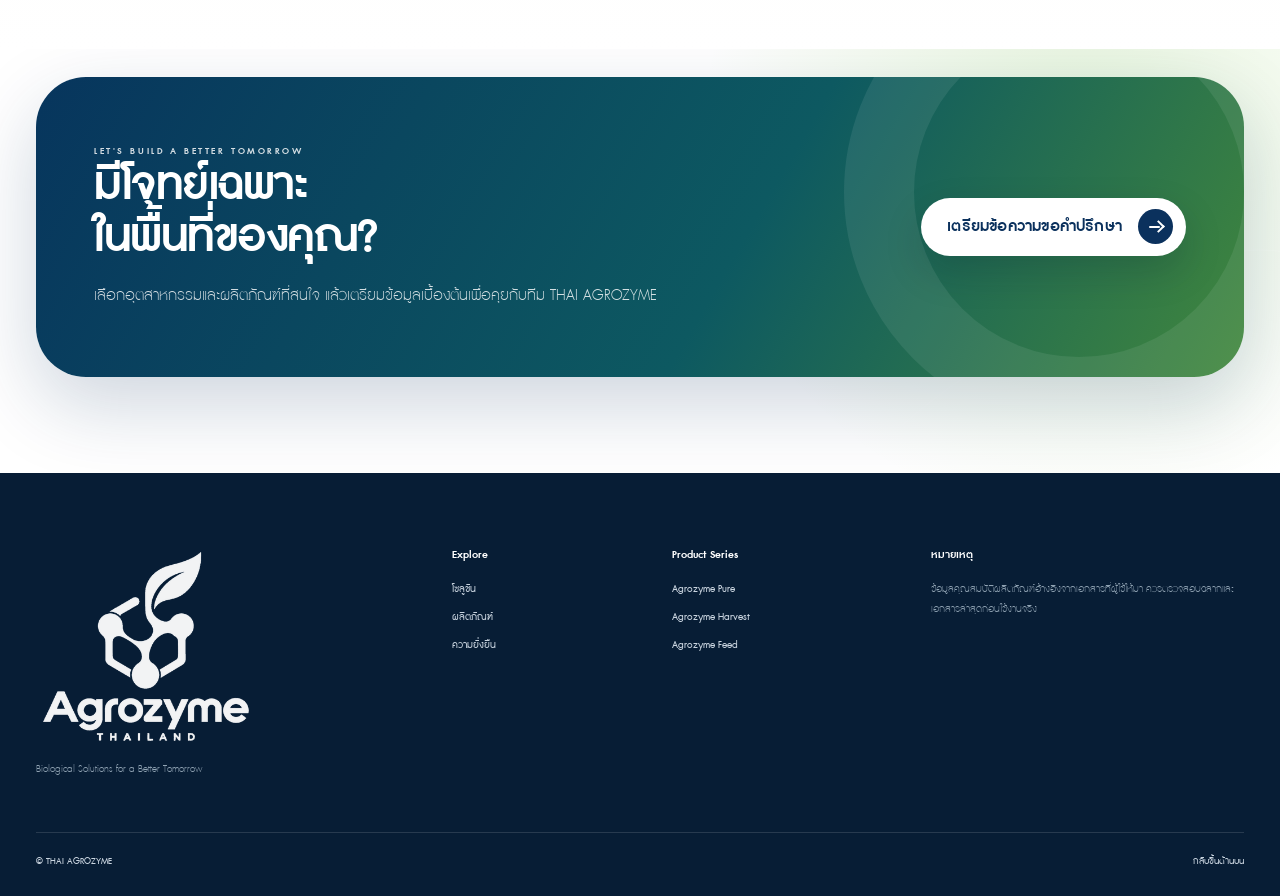
==== commit 5f476753: "Add files via upload" ====
--- a/index.html
+++ b/index.html
@@ -1,10 +1,269 @@
-<!doctype html><html lang="th"><head><meta charset="utf-8"><meta name="viewport" content="width=device-width,initial-scale=1,viewport-fit=cover"><meta name="theme-color" content="#f7f7f8"><meta name="description" content="PROFACE STUDIO | Blackout fabrics interactive catalog"><title>Blackout Fabrics — PROFACE STUDIO</title><link rel="preload" href="assets/pages/page-01.webp" as="image"><link rel="stylesheet" href="styles.css"></head><body>
-<div class="site"><header class="topbar"><div class="identity"><div class="brand-icon">P<span>·</span></div><div class="brand"><strong>PROFACE <span>STUDIO</span></strong><small>Digital fabric library</small></div></div><div class="head-center"><span class="online"></span> BLACKOUT COLLECTION <span class="muted">/ 2026</span></div><div class="head-right"><button class="btn minimal" id="share" title="คัดลอกลิงก์">↗ <span>แชร์</span></button><a class="btn download" href="assets/Blackout-Fabrics.pdf" download>↓ <span>ดาวน์โหลด PDF</span></a></div></header>
-<main><div class="heading"><div><div class="eyebrow">THE FABRIC COLLECTION <span class="line"></span> VOL.01</div><h1>Blackout <span>Fabrics</span></h1><p>เลือกชมเฉดสีและรายละเอียดผ้าม่านได้อย่างชัดเจน · พลิกหน้าราวกับหนังสือจริง</p></div><div class="edition">CATALOGUE <b>01 / 11</b></div></div>
-<section class="workspace"><div class="viewer-head"><div class="viewer-title"><span class="small-icon">▤</span> <span>CATALOG VIEWER</span> <span class="tag">INTERACTIVE</span></div><div class="viewer-info"><span class="green-dot"></span><span id="layoutLabel">แสดงสองหน้า</span></div></div>
-<div class="stage" id="stage"><button class="side-arrow prev" id="edgePrev" aria-label="หน้าก่อนหน้า">‹</button><div id="book" class="book"><div id="left" class="sheet left"><div class="blank"><div>PROFACE STUDIO</div><b>THE BEAUTY<br>OF THE CURTAIN.</b></div></div><div id="right" class="sheet right"><img src="assets/pages/page-01.webp" alt="หน้า 1"></div><div id="flip" class="flip"></div></div><button class="side-arrow next" id="edgeNext" aria-label="หน้าถัดไป">›</button><div class="stage-hint">‹ &nbsp; คลิกหรือปัดเพื่อพลิกหน้า &nbsp; ›</div></div>
-<div class="toolbar"><div class="navigate"><button id="first" class="tool" title="หน้าแรก">⇤</button><button id="previous" class="tool" title="หน้าก่อน">‹</button><div class="page-indicator"><b id="current">01</b><span>/</span>11</div><button id="following" class="tool" title="หน้าถัดไป">›</button><button id="last" class="tool" title="หน้าสุดท้าย">⇥</button></div><div class="range"><input id="slider" type="range" min="1" max="11" value="1" aria-label="เลือกหน้า"></div><div class="actions"><button id="thumb" class="tool" title="ภาพรวมทุกหน้า">▦</button><button id="sound" class="tool active" title="ปิด/เปิดเสียงพลิกหน้า">♫</button><button id="magnify" class="tool zoomAction" title="ซูมภาพจาก PDF ต้นฉบับ">⌕ <span>ซูมคมชัด</span></button><button id="full" class="tool" title="เต็มหน้าจอ">⛶</button></div></div>
-<div class="thumbs" id="thumbs" hidden><div class="thumbs-heading">เลือกหน้าที่ต้องการ <button id="closeThumb">×</button></div><div id="thumbList" class="thumb-list"></div></div></section>
-<div class="bottomline"><span>อ่านรายละเอียดสินค้าได้ชัดขึ้นด้วยปุ่ม <b>ซูมคมชัด</b> ซึ่งเปิดไฟล์ PDF ต้นฉบับ</span><span>PROFACE STUDIO · DIGITAL CATALOGUE</span></div></main></div>
-<div id="zoomModal" class="modal" hidden><div class="modalbar"><div class="modal-title"><b>BLACKOUT FABRICS</b><span id="zoomPage">หน้า 1 / 11 · PDF QUALITY</span></div><div class="modaltools"><button id="zOut" title="ย่อ">−</button><span id="zScale">100%</span><button id="zIn" title="ขยาย">+</button><button id="zFit" title="พอดีจอ">พอดีจอ</button><a href="assets/Blackout-Fabrics.pdf" target="_blank" rel="noopener" title="เปิด PDF ต้นฉบับ">เปิด PDF ↗</a><button id="zClose" class="close" title="ปิด">×</button></div></div><div class="zoom-body" id="zoomBody"><div id="zoomStatus" class="zoom-status">กำลังเตรียมหน้า PDF ความละเอียดสูง…</div><canvas id="zoomCanvas"></canvas><iframe id="pdfFallback" title="PDF ต้นฉบับ" hidden></iframe></div><div class="zoom-note">เลื่อนเพื่อดูรายละเอียด · Ctrl + ลูกกลิ้งเมาส์เพื่อซูม · เปิด PDF โดยตรงได้หากการแสดงผลไม่รองรับ</div></div>
-<div id="toast" class="toast" role="status"></div><script src="script.js"></script></body></html>
+<!doctype html>
+<!-- DRAFT3 2026-10-07 — NEW REPOSITORY READY -->
+<html lang="th">
+<head>
+  <meta charset="utf-8" />
+  <meta name="viewport" content="width=device-width, initial-scale=1, viewport-fit=cover" />
+  <meta name="theme-color" content="#0b315d" />
+  <meta name="description" content="THAI AGROZYME — Biological solutions for wastewater, agriculture, livestock, aquaculture and sustainable resource management." />
+  <title>THAI AGROZYME | Biological Solutions for a Better Tomorrow</title>
+  <link rel="icon" href="assets/images/brand/logo-agrozyme-thailand.png" />
+  <link rel="preload" as="image" href="assets/images/hero/hero-desktop.webp" media="(min-width: 821px)" />
+  <link rel="preload" as="image" href="assets/images/hero/hero-mobile.webp" media="(max-width: 820px)" />
+  <link rel="stylesheet" href="assets/css/styles-draft5.css?v=20261007-1700" />
+</head>
+<body>
+  <header class="site-header" id="top">
+    <div class="page-progress" aria-hidden="true"><span></span></div>
+    <div class="header-shell">
+      <a class="brand" href="#top" aria-label="THAI AGROZYME หน้าแรก">
+        <img src="assets/images/brand/logo-agrozyme-thailand.png" alt="Agrozyme Thailand" />
+      </a>
+      <nav class="desktop-nav" aria-label="เมนูหลัก">
+        <a href="#about">เกี่ยวกับเรา</a>
+        <a href="#solutions">โซลูชัน</a>
+        <a href="#products">ผลิตภัณฑ์</a>
+        <a href="#sustainability">ความยั่งยืน</a>
+        <a href="#process">แนวทางทำงาน</a>
+      </nav>
+      <a class="header-cta" href="#contact"><span>ขอคำปรึกษา</span><b class="ui-arrow" aria-hidden="true"></b></a>
+      <button class="menu-toggle" aria-expanded="false" aria-controls="mobileMenu" aria-label="เปิดเมนู">
+        <span></span><span></span>
+      </button>
+    </div>
+  </header>
+
+  <div class="mobile-menu" id="mobileMenu" hidden>
+    <div class="mobile-menu-orb one"></div><div class="mobile-menu-orb two"></div>
+    <nav aria-label="เมนูมือถือ">
+      <a href="#about"><span>01</span>เกี่ยวกับเรา</a>
+      <a href="#solutions"><span>02</span>โซลูชัน</a>
+      <a href="#products"><span>03</span>ผลิตภัณฑ์</a>
+      <a href="#sustainability"><span>04</span>ความยั่งยืน</a>
+      <a href="#process"><span>05</span>แนวทางทำงาน</a>
+    </nav>
+    <div class="mobile-menu-foot">
+      <p>BIOLOGICAL SOLUTIONS<br>FOR A BETTER TOMORROW</p>
+      <a class="btn btn-primary" href="#contact">ขอคำปรึกษา</a>
+    </div>
+  </div>
+
+  <main>
+    <section class="hero" aria-labelledby="heroTitle">
+      <picture class="hero-media">
+        <source media="(max-width: 820px)" srcset="assets/images/hero/hero-mobile.webp" />
+        <img src="assets/images/hero/hero-desktop.webp" alt="ภูมิทัศน์ธรรมชาติและระบบบำบัดน้ำที่สื่อถึงนวัตกรรมชีวภาพเพื่อสิ่งแวดล้อม" />
+      </picture>
+      <div class="hero-shade"></div>
+      <div class="hero-organic leaf-a" aria-hidden="true"></div>
+      <div class="hero-organic leaf-b" aria-hidden="true"></div>
+      <div class="hero-molecule" aria-hidden="true"><i></i><i></i><i></i><i></i></div>
+      <div class="container hero-content">
+        <div class="hero-copy-card">
+          <p class="eyebrow">BIOLOGICAL SOLUTIONS · THAI AGROZYME</p>
+          <h1 id="heroTitle">พลังชีวภาพ<br><span>เพื่อสิ่งแวดล้อม</span><span class="hero-last">ที่ดีขึ้น</span></h1>
+          <p class="hero-copy">โซลูชันชีวภาพสำหรับการจัดการของเสีย น้ำ ดิน และระบบการผลิต เพื่อใช้ทรัพยากรได้อย่างมีประสิทธิภาพและสร้างความยั่งยืนในระยะยาว</p>
+          <div class="hero-actions">
+            <a class="btn btn-primary" href="#solutions"><span>ดูโซลูชันของเรา</span><b class="btn-icon ui-arrow" aria-hidden="true"></b></a>
+            <a class="btn btn-soft" href="#products"><span>ดูผลิตภัณฑ์ 18 รายการ</span><b class="btn-icon ui-arrow" aria-hidden="true"></b></a>
+          </div>
+          <div class="hero-mini-points" aria-label="จุดเด่นของเว็บไซต์">
+            <span><b>04</b> Product Series</span>
+            <span><b>06</b> Solution Areas</span>
+            <span><b>18</b> Products</span>
+          </div>
+        </div>
+      </div>
+      <div class="hero-note" aria-hidden="true"><b>NATURE</b><span>×</span><b>BIOLOGY</b><span>×</span><b>TECHNOLOGY</b></div>
+      <a class="scroll-cue" href="#about" aria-label="เลื่อนดูเนื้อหา"><span>SCROLL</span><b class="ui-chevron-down" aria-hidden="true"></b></a>
+    </section>
+
+    <section class="hero-bridge" aria-label="ภาพรวมแนวทาง THAI AGROZYME">
+      <div class="container hero-bridge-shell">
+        <div class="bridge-lead"><span class="bridge-mark"><i class="spark-icon" aria-hidden="true"></i></span><div><b>Biological Solutions</b><small>จากปัญหาหน้างาน สู่โซลูชันที่เลือกได้ง่ายขึ้น</small></div></div>
+        <div class="bridge-item"><i>01</i><span>Waste &amp; Water</span></div>
+        <div class="bridge-item"><i>02</i><span>Soil &amp; Crops</span></div>
+        <div class="bridge-item"><i>03</i><span>Animal Nutrition</span></div>
+      </div>
+    </section>
+
+    <section class="intro section organic-section" id="about">
+      <div class="section-orb orb-left" aria-hidden="true"></div>
+      <div class="container intro-grid">
+        <div class="intro-title-block">
+          <p class="eyebrow dark">THAI AGROZYME</p>
+          <h2>Green Solutions ที่ออกแบบ<br>ให้เข้ากับโจทย์จริงของแต่ละอุตสาหกรรม</h2>
+          <div class="brand-line"><span></span><p>Nature × Biology × Technology</p></div>
+        </div>
+        <div class="intro-copy glass-panel">
+          <p>เราใช้ข้อมูลผลิตภัณฑ์ในกลุ่ม Agrozyme Pure, Harvest, Feed และ Test Strip เพื่อจัดวางโซลูชันตามบริบทการใช้งาน ตั้งแต่ระบบน้ำเสีย เกษตร ฟาร์ม ไปจนถึงการเพาะเลี้ยงสัตว์น้ำและอาหารสัตว์</p>
+          <p class="source-note">ข้อมูลผลิตภัณฑ์ชุดนี้ระบุว่าพัฒนาสูตรในประเทศสิงคโปร์ และผลิตภายใต้สิทธิการผลิตในประเทศไทย</p>
+        </div>
+      </div>
+      <div class="container fact-strip" aria-label="ภาพรวมผลิตภัณฑ์">
+        <div><strong>18</strong><span>ผลิตภัณฑ์</span></div>
+        <div><strong>4</strong><span>Product Series</span></div>
+        <div><strong>6</strong><span>กลุ่มโซลูชัน</span></div>
+        <div><strong>5</strong><span>ขั้นตอนการทำงาน</span></div>
+      </div>
+    </section>
+
+    <section class="solutions section" id="solutions">
+      <div class="container section-head split-head">
+        <div class="section-title-wrap"><span class="section-kicker">01</span><div><p class="eyebrow dark">SOLUTIONS BY INDUSTRY</p><h2>โซลูชันของเรา<br>เพื่อทุกอุตสาหกรรม</h2></div></div>
+        <div class="section-copy"><p>เลือกจากพื้นที่ใช้งาน เพื่อเข้าถึงกลุ่มผลิตภัณฑ์และแนวทางที่ตรงกับปัญหาได้เร็วขึ้น</p><span class="swipe-hint">เลือกหมวดที่ต้องการ</span></div>
+      </div>
+      <div class="container solution-grid" aria-label="โซลูชันตามอุตสาหกรรม">
+        <article class="solution-card large" data-filter="pure">
+          <img src="assets/images/solutions/wastewater.webp" alt="ระบบบำบัดน้ำเสีย" loading="lazy" />
+          <div class="solution-overlay"><span class="solution-index">01</span><div><h3>บำบัดน้ำเสีย</h3><p>น้ำสะอาด · ลด FOG · จัดการกลิ่น</p></div><button aria-label="ดูผลิตภัณฑ์สำหรับบำบัดน้ำเสีย"><span class="ui-arrow" aria-hidden="true"></span></button></div>
+        </article>
+        <article class="solution-card" data-filter="harvest">
+          <img src="assets/images/solutions/agriculture.webp" alt="พื้นที่เกษตรกรรม" loading="lazy" />
+          <div class="solution-overlay"><span class="solution-index">02</span><div><h3>เกษตรกรรม</h3><p>ดิน · เมล็ดพันธุ์ · พืชผล</p></div><button aria-label="ดูผลิตภัณฑ์สำหรับเกษตรกรรม"><span class="ui-arrow" aria-hidden="true"></span></button></div>
+        </article>
+        <article class="solution-card" data-filter="pure">
+          <img src="assets/images/solutions/livestock.webp" alt="ฟาร์มปศุสัตว์" loading="lazy" />
+          <div class="solution-overlay"><span class="solution-index">03</span><div><h3>ปศุสัตว์</h3><p>สภาพแวดล้อมฟาร์ม · ของเสีย</p></div><button aria-label="ดูผลิตภัณฑ์สำหรับปศุสัตว์"><span class="ui-arrow" aria-hidden="true"></span></button></div>
+        </article>
+        <article class="solution-card" data-filter="feed">
+          <img src="assets/images/solutions/aquaculture.webp" alt="ฟาร์มประมงและเพาะเลี้ยงสัตว์น้ำ" loading="lazy" />
+          <div class="solution-overlay"><span class="solution-index">04</span><div><h3>ประมงและสัตว์น้ำ</h3><p>น้ำ · ปลา · กุ้ง · ระบบอาหาร</p></div><button aria-label="ดูผลิตภัณฑ์สำหรับสัตว์น้ำ"><span class="ui-arrow" aria-hidden="true"></span></button></div>
+        </article>
+        <article class="solution-card wide" data-filter="feed">
+          <img src="assets/images/solutions/feed.webp" alt="วัตถุดิบและอาหารสัตว์" loading="lazy" />
+          <div class="solution-overlay"><span class="solution-index">05</span><div><h3>โซลูชันอาหารสัตว์</h3><p>เพิ่มประสิทธิภาพการใช้สารอาหาร</p></div><button aria-label="ดูผลิตภัณฑ์อาหารสัตว์"><span class="ui-arrow" aria-hidden="true"></span></button></div>
+        </article>
+        <article class="solution-card" data-filter="pure">
+          <img src="assets/images/solutions/landfill.webp" alt="ศูนย์จัดการบ่อฝังกลบขยะ" loading="lazy" />
+          <div class="solution-overlay"><span class="solution-index">06</span><div><h3>หลุมฝังกลบและขยะชุมชน</h3><p>ลดแอมโมเนีย · จัดการกลิ่น</p></div><button aria-label="ดูผลิตภัณฑ์สำหรับบ่อฝังกลบ"><span class="ui-arrow" aria-hidden="true"></span></button></div>
+        </article>
+      </div>
+    </section>
+
+    <section class="problem-finder section organic-section" aria-labelledby="problemTitle">
+      <div class="section-orb orb-right" aria-hidden="true"></div>
+      <div class="container problem-shell">
+        <div class="problem-intro">
+          <p class="eyebrow dark">START FROM YOUR PROBLEM</p>
+          <h2 id="problemTitle">คุณกำลังต้องการ<br>แก้ปัญหาอะไร?</h2>
+          <p>เริ่มจากปัญหาหน้างาน แล้วระบบจะพาไปยังกลุ่มผลิตภัณฑ์ที่เกี่ยวข้องได้เร็วขึ้น</p>
+        </div>
+        <div class="problem-chips" role="group" aria-label="เลือกปัญหาที่ต้องการแก้">
+          <button data-problem-series="pure"><i>01</i><span>กลิ่นและแอมโมเนีย</span><b class="ui-arrow" aria-hidden="true"></b></button>
+          <button data-problem-series="pure"><i>02</i><span>น้ำเสียและตะกอน</span><b class="ui-arrow" aria-hidden="true"></b></button>
+          <button data-problem-series="harvest"><i>03</i><span>คุณภาพดินและผลผลิต</span><b class="ui-arrow" aria-hidden="true"></b></button>
+          <button data-problem-series="pure"><i>04</i><span>ของเสียจากฟาร์ม</span><b class="ui-arrow" aria-hidden="true"></b></button>
+          <button data-problem-series="feed"><i>05</i><span>ปลา / กุ้ง / อาหารสัตว์</span><b class="ui-arrow" aria-hidden="true"></b></button>
+          <button data-problem-series="test"><i>06</i><span>ตรวจคุณภาพน้ำฟาร์ม</span><b class="ui-arrow" aria-hidden="true"></b></button>
+        </div>
+      </div>
+    </section>
+
+    <section class="sustainability" id="sustainability">
+      <img src="assets/images/sustainability/zero-waste.webp" alt="ภูเขา ป่าไม้ แหล่งน้ำ และระบบบำบัดที่อยู่ร่วมกันอย่างยั่งยืน" loading="lazy" />
+      <div class="sustainability-overlay"></div>
+      <div class="container sustainability-layout">
+        <div class="sustainability-content glass-dark">
+          <p class="eyebrow">SUSTAINABILITY IN ACTION</p>
+          <h2>เปลี่ยนของเสีย<br>ให้เป็นโอกาส เพื่อโลกที่ยั่งยืน</h2>
+          <p>แนวคิด Zero Waste มุ่งใช้ทรัพยากรธรรมชาติที่มีจำกัดให้คุ้มค่า ลดของเสีย และแปรสภาพของเสียเมื่อทำได้ — ไม่ใช่เพียงการบำบัดที่ปลายทาง</p>
+          <a class="btn btn-outline-light" href="#process">ดูแนวทางของเรา</a>
+        </div>
+        <div class="zero-orbit" aria-hidden="true">
+          <div class="zero-core"><span>ZERO</span><strong>WASTE</strong></div>
+          <div class="orbit-item oi-1"><b>01</b><span>ลดผลกระทบ<br>สิ่งแวดล้อม</span></div>
+          <div class="orbit-item oi-2"><b>02</b><span>ใช้ทรัพยากร<br>อย่างคุ้มค่า</span></div>
+          <div class="orbit-item oi-3"><b>03</b><span>ยกระดับ<br>คุณภาพชีวิต</span></div>
+        </div>
+      </div>
+    </section>
+
+    <section class="products section" id="products">
+      <div class="product-leaf" aria-hidden="true"></div>
+      <div class="container section-head product-head">
+        <div class="section-title-wrap"><span class="section-kicker">02</span><div><p class="eyebrow dark">PRODUCT PORTFOLIO</p><h2>ผลิตภัณฑ์ 18 รายการ<br>ใน 4 Product Series</h2></div></div>
+        <p>เลือกซีรีส์เพื่อกรองสินค้า และกดที่การ์ดเพื่อดูรายละเอียดคุณสมบัติตามเอกสารต้นฉบับ</p>
+      </div>
+      <div class="container family-nav" role="group" aria-label="กรองผลิตภัณฑ์">
+        <button class="filter-btn active all" data-series="all"><i>ALL</i><span><b>ทั้งหมด</b><small>18 Products</small></span><em class="ui-arrow" aria-hidden="true"></em></button>
+        <button class="filter-btn pure" data-series="pure"><i>01</i><span><b>PURE</b><small>Waste & Water</small></span><em class="ui-arrow" aria-hidden="true"></em></button>
+        <button class="filter-btn harvest" data-series="harvest"><i>02</i><span><b>HARVEST</b><small>Soil & Crops</small></span><em class="ui-arrow" aria-hidden="true"></em></button>
+        <button class="filter-btn feed" data-series="feed"><i>03</i><span><b>FEED</b><small>Animal Nutrition</small></span><em class="ui-arrow" aria-hidden="true"></em></button>
+        <button class="filter-btn test" data-series="test"><i>04</i><span><b>TEST STRIP</b><small>Water Monitoring</small></span><em class="ui-arrow" aria-hidden="true"></em></button>
+      </div>
+      <div class="container series-legend" aria-hidden="true">
+        <span class="sl-pure">PURE</span><span class="sl-harvest">HARVEST</span><span class="sl-feed">FEED</span><span class="sl-test">TEST</span>
+      </div>
+      <div class="container product-grid" id="productGrid"></div>
+      <div class="container product-more-wrap"><button class="btn btn-soft product-more" id="productMore" type="button" hidden><span>ดูสินค้าเพิ่มเติม</span><b class="btn-icon ui-chevron-down" aria-hidden="true"></b></button></div>
+    </section>
+
+    <section class="process section organic-section" id="process">
+      <div class="container section-head split-head">
+        <div class="section-title-wrap"><span class="section-kicker">03</span><div><p class="eyebrow dark">CUSTOMIZED SOLUTIONS</p><h2>จากโจทย์หน้างาน<br>สู่การใช้งานในระยะยาว</h2></div></div>
+        <p>แนวทางบริการในเอกสารต้นฉบับประกอบด้วยการกำหนดวัตถุประสงค์ ทดลองแนวคิด พิสูจน์คุณค่า ขยายสู่เชิงพาณิชย์ และดูแลต่อเนื่อง</p>
+      </div>
+      <div class="container process-grid">
+        <article><span>01</span><div><h3>ให้คำปรึกษาเฉพาะราย</h3><p>กำหนดวัตถุประสงค์และความคาดหวังของโครงการ</p></div></article>
+        <article><span>02</span><div><h3>พิสูจน์แนวคิด</h3><p>ทดสอบกระบวนการในระดับห้องปฏิบัติการ</p></div></article>
+        <article><span>03</span><div><h3>พิสูจน์คุณค่า</h3><p>ทดลองระดับนำร่องเพื่อประเมินความเป็นไปได้ทางเศรษฐกิจ</p></div></article>
+        <article><span>04</span><div><h3>ผลิตเชิงพาณิชย์</h3><p>ขยายขนาดอย่างเป็นสัดส่วน เพื่อเพิ่มประสิทธิภาพและลดต้นทุน</p></div></article>
+        <article><span>05</span><div><h3>ดูแลระยะยาว</h3><p>สนับสนุนการใช้งานและพัฒนาความร่วมมืออย่างต่อเนื่อง</p></div></article>
+      </div>
+    </section>
+
+    <section class="contact" id="contact">
+      <div class="contact-leaf" aria-hidden="true"></div>
+      <div class="container contact-card">
+        <div>
+          <p class="eyebrow">LET'S BUILD A BETTER TOMORROW</p>
+          <h2>มีโจทย์เฉพาะ<br>ในพื้นที่ของคุณ?</h2>
+          <p>เลือกอุตสาหกรรมและผลิตภัณฑ์ที่สนใจ แล้วเตรียมข้อมูลเบื้องต้นเพื่อคุยกับทีม THAI AGROZYME</p>
+        </div>
+        <button class="btn btn-light" id="openConsultation" data-open-consult><span>เตรียมข้อความขอคำปรึกษา</span><b class="btn-icon ui-arrow" aria-hidden="true"></b></button>
+      </div>
+    </section>
+  </main>
+
+  <footer class="site-footer">
+    <div class="container footer-grid">
+      <div class="footer-brand"><img src="assets/images/brand/logo-agrozyme-thailand.png" alt="Agrozyme Thailand" /><p>Biological Solutions for a Better Tomorrow</p></div>
+      <div><h3>Explore</h3><a href="#solutions">โซลูชัน</a><a href="#products">ผลิตภัณฑ์</a><a href="#sustainability">ความยั่งยืน</a></div>
+      <div><h3>Product Series</h3><a href="#products" data-footer-filter="pure">Agrozyme Pure</a><a href="#products" data-footer-filter="harvest">Agrozyme Harvest</a><a href="#products" data-footer-filter="feed">Agrozyme Feed</a></div>
+      <div><h3>หมายเหตุ</h3><p>ข้อมูลคุณสมบัติผลิตภัณฑ์อ้างอิงจากเอกสารที่ผู้ใช้ให้มา ควรตรวจสอบฉลากและเอกสารล่าสุดก่อนใช้งานจริง</p></div>
+    </div>
+    <div class="container footer-bottom"><span>© THAI AGROZYME</span><a href="#top">กลับขึ้นด้านบน</a></div>
+  </footer>
+
+  <nav class="mobile-dock" aria-label="ทางลัดบนมือถือ">
+    <a href="#products"><span class="dock-icon catalog-icon" aria-hidden="true"></span><b>ผลิตภัณฑ์</b></a>
+    <button type="button" data-open-consult><span class="dock-icon ui-arrow" aria-hidden="true"></span><b>ขอคำปรึกษา</b></button>
+  </nav>
+
+  <dialog class="product-modal" id="productModal">
+    <div class="sheet-handle" aria-hidden="true"></div>
+    <button class="modal-close" data-close-modal aria-label="ปิด">×</button>
+    <div id="modalContent"></div>
+  </dialog>
+
+  <dialog class="consult-modal" id="consultModal">
+    <div class="sheet-handle" aria-hidden="true"></div>
+    <button class="modal-close" data-close-consult aria-label="ปิด">×</button>
+    <div class="consult-inner">
+      <p class="eyebrow dark">CONSULTATION BRIEF</p>
+      <h2>เตรียมข้อมูลขอคำปรึกษา</h2>
+      <p>กรอกข้อมูลสั้น ๆ ระบบจะสร้างข้อความให้คัดลอกไปส่งผ่านช่องทางติดต่อของบริษัท</p>
+      <form id="consultForm">
+        <label>ชื่อ / บริษัท<input name="name" placeholder="เช่น บริษัท ABC จำกัด" /></label>
+        <label>พื้นที่ใช้งาน<select name="industry"><option>บำบัดน้ำเสีย</option><option>เกษตรกรรม</option><option>ปศุสัตว์</option><option>ประมงและสัตว์น้ำ</option><option>อาหารสัตว์</option><option>หลุมฝังกลบและขยะชุมชน</option></select></label>
+        <label>ปัญหาหรือเป้าหมาย<textarea name="problem" rows="4" placeholder="อธิบายปัญหา กลิ่น น้ำเสีย คุณภาพดิน หรือเป้าหมายที่ต้องการ"></textarea></label>
+        <button class="btn btn-primary" type="submit">สร้างและคัดลอกข้อความ</button>
+        <p class="form-status" id="formStatus" aria-live="polite"></p>
+      </form>
+    </div>
+  </dialog>
+
+  <script src="assets/js/app-draft5.js?v=20261007-1700"></script>
+</body>
+</html>
--- a/assets/css/styles-draft5.css
+++ b/assets/css/styles-draft5.css
@@ -0,0 +1,715 @@
+@font-face{font-family:"DB Adman X";src:url("../fonts/DB Adman X UltraLi.woff2") format("woff2");font-style:normal;font-weight:200;font-display:swap}
+@font-face{font-family:"DB Adman X";src:url("../fonts/DB Adman X Li.woff2") format("woff2");font-style:normal;font-weight:300;font-display:swap}
+@font-face{font-family:"DB Adman X";src:url("../fonts/DB Adman X.woff2") format("woff2");font-style:normal;font-weight:400;font-display:swap}
+@font-face{font-family:"DB Adman X";src:url("../fonts/DB Adman X Bd.woff2") format("woff2");font-style:normal;font-weight:700;font-display:swap}
+@font-face{font-family:"DB Adman X";src:url("../fonts/DB Adman X UltraLiIt.woff2") format("woff2");font-style:italic;font-weight:200;font-display:swap}
+@font-face{font-family:"DB Adman X";src:url("../fonts/DB Adman X LiIt.woff2") format("woff2");font-style:italic;font-weight:300;font-display:swap}
+@font-face{font-family:"DB Adman X";src:url("../fonts/DB Adman X Italic.woff2") format("woff2");font-style:italic;font-weight:400;font-display:swap}
+@font-face{font-family:"DB Adman X";src:url("../fonts/DB Adman X BdIt.woff2") format("woff2");font-style:italic;font-weight:700;font-display:swap}
+
+:root{
+  --navy:#0b315d;--navy-2:#071f3d;--navy-3:#123f72;
+  --green:#68b82d;--green-2:#3e8c28;--green-3:#b7dc79;
+  --teal:#0d716f;--cream:#f5f3ea;--sand:#ece9dc;--ink:#10253f;
+  --muted:#64778a;--line:#dce4e7;--white:#fff;
+  --shadow:0 22px 70px rgba(14,42,66,.14);--shadow-soft:0 12px 40px rgba(14,42,66,.09);
+  --radius-lg:38px;--radius-md:28px;--radius-sm:18px;
+}
+*{box-sizing:border-box}
+html{scroll-behavior:smooth;scroll-padding-top:100px}
+body{margin:0;background:#fff;color:var(--ink);font-family:"DB Adman X",Tahoma,"Noto Sans Thai",Arial,sans-serif;font-size:20px;line-height:1.48;-webkit-font-smoothing:antialiased;text-rendering:optimizeLegibility;overflow-x:hidden}
+body.modal-open,body.menu-open{overflow:hidden}
+img{max-width:100%;display:block}
+a{color:inherit;text-decoration:none}
+button,input,select,textarea{font:inherit}
+button{color:inherit}
+.container{width:min(1320px,calc(100% - 72px));margin-inline:auto}
+.section{padding:112px 0;position:relative}
+.organic-section{overflow:hidden}
+.eyebrow{margin:0 0 14px;font-size:.73rem;font-weight:700;letter-spacing:.22em;color:#fff;text-transform:uppercase}
+.eyebrow.dark{color:var(--green-2)}
+h1,h2,h3,p{margin-top:0}
+h1,h2,h3{font-weight:700}
+h2{font-size:clamp(3.1rem,4.8vw,5.6rem);line-height:.88;letter-spacing:-.025em;margin-bottom:0}
+p{font-weight:300}
+.section-copy p,.split-head>p,.product-head>p{margin:0;color:var(--muted);font-size:1.08rem}
+
+/* buttons */
+.btn{display:inline-flex;align-items:center;justify-content:space-between;gap:18px;min-height:58px;padding:0 12px 0 25px;border-radius:999px;border:1px solid transparent;font-weight:700;cursor:pointer;transition:transform .25s ease,box-shadow .25s ease,background .25s ease;white-space:nowrap}
+.btn::after{content:"↗";display:grid;place-items:center;flex:0 0 38px;height:38px;border-radius:50%;background:rgba(255,255,255,.18);font-size:1rem;transition:transform .25s ease,background .25s ease}
+.btn:hover{transform:translateY(-2px)}
+.btn:hover::after{transform:translate(2px,-2px);background:rgba(255,255,255,.28)}
+.btn-primary{background:linear-gradient(135deg,#71c737,#438d28);color:#fff;box-shadow:0 14px 34px rgba(76,145,38,.24)}
+.btn-outline-light{color:#fff;border-color:rgba(255,255,255,.48);background:rgba(5,25,35,.13);backdrop-filter:blur(10px)}
+.btn-light{background:#fff;color:var(--navy);box-shadow:0 16px 38px rgba(3,21,42,.18)}
+.btn-light::after{background:#e9f3df;color:var(--green-2)}
+.text-link{display:inline-flex;align-items:center;gap:12px;font-weight:700;color:var(--navy);padding:9px 0}
+.text-link span{display:grid;place-items:center;width:34px;height:34px;border-radius:50%;border:1px solid rgba(11,49,93,.18);background:#fff;transition:.25s ease}
+.text-link:hover span{transform:translate(2px,-2px);background:var(--navy);color:white}
+
+/* header */
+.site-header{position:fixed;z-index:80;top:0;left:0;right:0;padding:18px 26px;pointer-events:none;transition:.3s ease}
+.header-shell{width:min(1390px,100%);margin:auto;min-height:72px;padding:8px 10px 8px 20px;border-radius:999px;display:grid;grid-template-columns:250px 1fr auto auto;align-items:center;gap:25px;pointer-events:auto;transition:.3s ease}
+.site-header.scrolled .header-shell{background:rgba(255,255,255,.88);box-shadow:0 12px 42px rgba(10,36,62,.11);backdrop-filter:blur(20px);border:1px solid rgba(255,255,255,.66)}
+.brand{display:flex;align-items:center;min-width:0}.brand img{width:210px;height:58px;object-fit:contain;object-position:left center}
+.desktop-nav{display:flex;justify-content:center;align-items:center;gap:30px;font-size:.9rem;font-weight:700}
+.desktop-nav a{position:relative;padding:8px 0}.desktop-nav a::after{content:"";position:absolute;left:50%;bottom:0;width:5px;height:5px;border-radius:50%;background:var(--green);transform:translateX(-50%) scale(0);transition:.25s ease}.desktop-nav a:hover::after{transform:translateX(-50%) scale(1)}
+.header-cta{display:inline-flex;align-items:center;gap:12px;padding:7px 7px 7px 20px;border-radius:999px;background:var(--navy);color:#fff;font-weight:700;font-size:.9rem;box-shadow:0 10px 28px rgba(7,31,61,.17)}
+.header-cta b{display:grid;place-items:center;width:36px;height:36px;border-radius:50%;background:var(--green);font-size:.95rem}
+.menu-toggle{display:none;border:0;background:var(--navy);width:48px;height:48px;border-radius:50%;padding:0;box-shadow:0 10px 24px rgba(7,31,61,.18);position:relative;z-index:90}
+.menu-toggle span{position:absolute;left:13px;width:22px;height:2px;background:white;border-radius:4px;transition:.3s ease}.menu-toggle span:first-child{top:19px}.menu-toggle span:last-child{top:27px}.menu-toggle[aria-expanded="true"] span:first-child{transform:translateY(4px) rotate(45deg)}.menu-toggle[aria-expanded="true"] span:last-child{transform:translateY(-4px) rotate(-45deg)}
+.mobile-menu{position:fixed;z-index:70;inset:0;background:linear-gradient(145deg,#f9fbf7 0%,#eff6ed 57%,#e6f0f6 100%);padding:120px 26px 34px;display:grid;grid-template-rows:1fr auto;overflow:hidden}
+.mobile-menu[hidden]{display:none}.mobile-menu nav{display:grid;align-content:start}.mobile-menu nav a{display:grid;grid-template-columns:42px 1fr;align-items:center;padding:16px 0;border-bottom:1px solid rgba(11,49,93,.12);font-size:2.15rem;font-weight:700;line-height:1}.mobile-menu nav a span{font-size:.62rem;color:var(--green-2);letter-spacing:.14em}.mobile-menu-foot{display:flex;align-items:end;justify-content:space-between;gap:20px;position:relative;z-index:2}.mobile-menu-foot p{margin:0;font-size:.63rem;letter-spacing:.16em;color:var(--navy);font-weight:700}.mobile-menu-orb{position:absolute;border-radius:58% 42% 65% 35%/41% 58% 42% 59%;border:1px solid rgba(88,166,45,.18)}.mobile-menu-orb.one{width:420px;height:420px;right:-180px;top:30px;background:radial-gradient(circle at 35% 35%,rgba(107,190,51,.18),rgba(107,190,51,0) 65%)}.mobile-menu-orb.two{width:260px;height:260px;left:-120px;bottom:30px;background:radial-gradient(circle at 65% 40%,rgba(11,49,93,.13),rgba(11,49,93,0) 65%)}
+
+/* hero */
+.hero{position:relative;min-height:860px;height:min(92vh,920px);display:flex;align-items:center;overflow:hidden;background:#dfe9ee}
+.hero-media,.hero-media img{position:absolute;inset:0;width:100%;height:100%}.hero-media img{object-fit:cover;object-position:center}
+.hero-shade{position:absolute;inset:0;background:linear-gradient(90deg,rgba(255,255,255,.98) 0%,rgba(255,255,255,.91) 27%,rgba(255,255,255,.55) 41%,rgba(255,255,255,.07) 64%,rgba(4,31,57,.03) 100%)}
+.hero-content{position:relative;z-index:3;padding-top:70px}.hero-copy-card{max-width:750px;position:relative}.hero-content .eyebrow{color:var(--navy);opacity:.68}.hero h1{font-size:clamp(5rem,7.3vw,8.6rem);line-height:.79;letter-spacing:-.045em;color:var(--navy);margin:0 0 30px}.hero h1 span{color:#4b942a}.hero-copy{max-width:650px;font-size:1.2rem;line-height:1.34;color:#29455f;margin-bottom:30px}.hero-actions{display:flex;align-items:center;gap:24px}
+.hero-note{position:absolute;z-index:3;right:4.3vw;bottom:38px;color:#fff;font-size:.66rem;letter-spacing:.2em;display:flex;gap:12px;align-items:center;text-shadow:0 2px 18px rgba(0,0,0,.38)}
+.scroll-cue{position:absolute;z-index:4;left:50%;bottom:22px;transform:translateX(-50%);display:flex;align-items:center;gap:10px;color:rgba(255,255,255,.9);font-size:.58rem;letter-spacing:.18em;font-weight:700;text-shadow:0 2px 15px rgba(0,0,0,.26)}.scroll-cue b{display:grid;place-items:center;width:32px;height:32px;border-radius:50%;border:1px solid rgba(255,255,255,.45)}
+.hero-organic{position:absolute;z-index:2;pointer-events:none;border:1px solid rgba(255,255,255,.45);transform:rotate(-22deg);border-radius:80% 20% 72% 28%/65% 24% 76% 35%;backdrop-filter:blur(3px)}
+.hero-organic.leaf-a{width:310px;height:120px;right:23%;top:18%;background:linear-gradient(135deg,rgba(99,183,47,.18),rgba(255,255,255,.06))}.hero-organic.leaf-b{width:220px;height:84px;right:8%;bottom:19%;background:linear-gradient(135deg,rgba(11,49,93,.16),rgba(255,255,255,.04));transform:rotate(18deg)}
+.hero-molecule{position:absolute;right:5.5%;top:19%;z-index:2;width:125px;height:125px;opacity:.22}.hero-molecule::before,.hero-molecule::after{content:"";position:absolute;inset:50% auto auto 50%;width:78px;height:1px;background:#fff;transform-origin:left center}.hero-molecule::before{transform:rotate(24deg)}.hero-molecule::after{transform:rotate(119deg)}.hero-molecule i{position:absolute;width:20px;height:20px;border:2px solid white;border-radius:50%}.hero-molecule i:nth-child(1){left:50px;top:48px}.hero-molecule i:nth-child(2){right:0;top:70px}.hero-molecule i:nth-child(3){left:15px;bottom:7px}.hero-molecule i:nth-child(4){left:40px;top:0}
+
+/* about */
+.intro{background:linear-gradient(180deg,#fff 0%,#fbfcf9 52%,#f3f8f4 100%)}
+.section-orb{position:absolute;border-radius:50%;pointer-events:none;filter:blur(.2px)}.orb-left{width:520px;height:520px;left:-240px;top:90px;background:radial-gradient(circle,rgba(100,183,48,.12),rgba(100,183,48,0) 66%);border:1px solid rgba(100,183,48,.08)}.orb-right{width:570px;height:570px;right:-250px;top:-80px;background:radial-gradient(circle,rgba(11,49,93,.09),rgba(11,49,93,0) 68%)}
+.intro-grid{display:grid;grid-template-columns:1.06fr .94fr;gap:95px;align-items:center;position:relative;z-index:2}.intro-title-block h2{max-width:760px}.brand-line{display:flex;align-items:center;gap:16px;margin-top:34px}.brand-line span{width:72px;height:2px;background:var(--green)}.brand-line p{margin:0;color:var(--navy);font-size:.76rem;font-weight:700;letter-spacing:.14em;text-transform:uppercase}.glass-panel{border:1px solid rgba(255,255,255,.92);background:rgba(255,255,255,.68);backdrop-filter:blur(14px);box-shadow:var(--shadow-soft);border-radius:32px;padding:34px 34px 30px}.intro-copy{font-size:1.1rem;color:#4f6174}.intro-copy p:last-child{margin-bottom:0}.source-note{font-size:.91rem;padding:15px 18px;border-left:3px solid var(--green);background:rgba(102,183,48,.07);border-radius:0 16px 16px 0}
+.fact-strip{margin-top:68px;display:grid;grid-template-columns:repeat(4,1fr);border:1px solid rgba(13,59,70,.12);border-radius:30px;overflow:hidden;background:rgba(255,255,255,.72);box-shadow:0 20px 60px rgba(21,63,76,.08);position:relative;z-index:2}.fact-strip div{padding:28px 30px;display:flex;align-items:flex-end;gap:12px;border-right:1px solid rgba(13,59,70,.1);position:relative}.fact-strip div::before{content:"";position:absolute;left:28px;top:0;width:35px;height:3px;background:linear-gradient(90deg,var(--green),rgba(104,184,45,0));border-radius:3px}.fact-strip div:last-child{border-right:0}.fact-strip strong{font-size:3.1rem;color:var(--navy);line-height:.75}.fact-strip span{font-size:.88rem;color:#687b8a}
+
+/* solutions */
+.solutions{background:linear-gradient(180deg,#f2f6f7 0%,#eef4f2 100%);overflow:hidden}.solutions::before{content:"";position:absolute;width:300px;height:600px;right:-110px;top:120px;border-radius:80% 20% 74% 26%/42% 63% 37% 58%;border:1px solid rgba(96,175,47,.13);transform:rotate(23deg)}
+.section-head{margin-bottom:48px;position:relative;z-index:2}.split-head{display:grid;grid-template-columns:1fr .54fr;gap:72px;align-items:end}.section-copy{display:grid;gap:15px}.swipe-hint{display:none;font-size:.78rem;color:var(--green-2);font-weight:700;letter-spacing:.06em}
+.solution-grid{display:grid;grid-template-columns:repeat(12,1fr);grid-auto-rows:260px;gap:16px;position:relative;z-index:2}.solution-card{position:relative;grid-column:span 4;border-radius:30px;overflow:hidden;box-shadow:0 16px 46px rgba(13,47,74,.13);cursor:pointer;background:#123;isolation:isolate;min-height:0}.solution-card.large{grid-column:span 7;grid-row:span 2}.solution-card:nth-child(2){grid-column:span 5}.solution-card:nth-child(3){grid-column:span 5}.solution-card:nth-child(4){grid-column:span 4}.solution-card.wide{grid-column:span 5}.solution-card:nth-child(6){grid-column:span 3}.solution-card img{width:100%;height:100%;object-fit:cover;transition:transform .55s ease,filter .55s ease}.solution-card::after{content:"";position:absolute;inset:20% 0 0;background:linear-gradient(180deg,transparent,rgba(4,28,50,.88));z-index:1}.solution-card::before{content:"";position:absolute;inset:auto -70px -105px auto;width:190px;height:190px;border-radius:50%;border:1px solid rgba(255,255,255,.28);z-index:2;transition:transform .4s ease}.solution-card:hover img{transform:scale(1.045);filter:saturate(1.05)}.solution-card:hover::before{transform:scale(1.15)}
+.solution-overlay{position:absolute;z-index:3;left:22px;right:18px;bottom:18px;display:grid;grid-template-columns:auto 1fr auto;align-items:end;gap:15px;color:#fff}.solution-index{font-size:.62rem;letter-spacing:.19em;opacity:.72;align-self:start;padding-top:4px}.solution-overlay h3{font-size:1.62rem;line-height:.95;margin:0 0 5px}.solution-overlay p{font-size:.82rem;margin:0;opacity:.82}.solution-overlay button{border:0;background:#fff;color:var(--navy);width:44px;height:44px;border-radius:50%;font-size:1rem;cursor:pointer;transition:.25s ease}.solution-card:hover .solution-overlay button{transform:translate(2px,-2px);background:var(--green);color:white}
+
+/* problem finder */
+.problem-finder{background:#fff}.problem-shell{display:grid;grid-template-columns:.72fr 1.28fr;gap:80px;align-items:start;position:relative;z-index:2}.problem-intro{position:sticky;top:120px}.problem-intro h2{font-size:clamp(3rem,4.5vw,5rem);margin-bottom:24px}.problem-intro>p:last-child{color:var(--muted);font-size:1rem;max-width:420px}.problem-chips{display:grid;grid-template-columns:1fr 1fr;gap:12px}.problem-chips button{border:1px solid #dfe7e5;background:linear-gradient(135deg,#fff,#f8fbf8);border-radius:24px;min-height:116px;padding:18px 20px;display:grid;grid-template-columns:42px 1fr 38px;align-items:center;text-align:left;gap:14px;cursor:pointer;box-shadow:0 8px 24px rgba(16,54,66,.05);transition:.25s ease}.problem-chips button:hover{transform:translateY(-3px);border-color:rgba(91,163,48,.36);box-shadow:0 18px 36px rgba(16,54,66,.11)}.problem-chips i{font-style:normal;font-size:.65rem;color:var(--green-2);font-weight:700;letter-spacing:.14em}.problem-chips span{font-size:1.25rem;font-weight:700;line-height:1}.problem-chips b{display:grid;place-items:center;width:36px;height:36px;border-radius:50%;background:#edf5e8;color:var(--green-2);transition:.25s ease}.problem-chips button:hover b{background:var(--green);color:#fff;transform:translate(2px,-2px)}
+
+/* sustainability */
+.sustainability{position:relative;min-height:720px;display:flex;align-items:center;overflow:hidden}.sustainability>img{position:absolute;inset:0;width:100%;height:100%;object-fit:cover}.sustainability-overlay{position:absolute;inset:0;background:linear-gradient(90deg,rgba(5,35,39,.68),rgba(8,47,43,.23) 55%,rgba(4,26,38,.05) 100%)}
+.sustainability-layout{position:relative;z-index:3;display:grid;grid-template-columns:1.06fr .94fr;gap:70px;align-items:center}.glass-dark{background:linear-gradient(145deg,rgba(4,36,43,.86),rgba(7,47,55,.66));border:1px solid rgba(255,255,255,.2);box-shadow:0 30px 80px rgba(3,28,35,.24);backdrop-filter:blur(16px);border-radius:38px;padding:48px 50px;color:white}.sustainability-content h2{max-width:700px;font-size:clamp(3.3rem,5vw,5.8rem);margin-bottom:24px}.sustainability-content>p:not(.eyebrow){max-width:630px;font-size:1.04rem;opacity:.9;margin-bottom:30px}.zero-orbit{position:relative;width:min(470px,100%);aspect-ratio:1;margin-left:auto}.zero-orbit::before,.zero-orbit::after{content:"";position:absolute;border-radius:50%;border:1px solid rgba(255,255,255,.5);inset:12%}.zero-orbit::after{inset:28%;border-style:dashed;opacity:.6}.zero-core{position:absolute;inset:31%;border-radius:50%;display:flex;flex-direction:column;align-items:center;justify-content:center;background:rgba(255,255,255,.91);color:var(--navy);box-shadow:0 18px 55px rgba(3,29,36,.19);line-height:.72}.zero-core span{font-size:1.8rem}.zero-core strong{font-size:3rem}.orbit-item{position:absolute;color:#fff;display:flex;align-items:center;gap:10px;font-size:.76rem;line-height:1.05}.orbit-item b{display:grid;place-items:center;width:48px;height:48px;border-radius:50%;background:rgba(255,255,255,.9);color:var(--green-2);font-size:.66rem;box-shadow:0 8px 20px rgba(0,0,0,.12)}.oi-1{top:4%;left:37%}.oi-2{right:-2%;bottom:25%}.oi-3{left:2%;bottom:12%}
+
+/* products */
+.products{background:linear-gradient(180deg,#fff,#f8faf8);position:relative;overflow:hidden}.product-leaf{position:absolute;width:440px;height:170px;border-radius:80% 20% 74% 26%/60% 26% 74% 40%;border:1px solid rgba(80,151,37,.11);right:-130px;top:80px;transform:rotate(-20deg);background:linear-gradient(135deg,rgba(105,184,45,.05),rgba(255,255,255,0))}.product-head{display:grid;grid-template-columns:1fr .5fr;gap:70px;align-items:end}.family-nav{display:grid;grid-template-columns:repeat(5,1fr);gap:10px;margin-bottom:34px;position:relative;z-index:2}.filter-btn{min-height:94px;border:1px solid #dfe7e8;background:#fff;border-radius:22px;padding:13px 14px;display:grid;grid-template-columns:auto 1fr auto;align-items:center;gap:11px;text-align:left;cursor:pointer;transition:.25s ease;box-shadow:0 8px 22px rgba(15,53,66,.04)}.filter-btn i{font-style:normal;font-size:.58rem;font-weight:700;letter-spacing:.08em;color:#7b8c9a}.filter-btn span{display:grid}.filter-btn b{font-size:1.05rem;line-height:1}.filter-btn small{font-size:.62rem;color:#81909d;font-weight:400;margin-top:4px}.filter-btn em{font-style:normal;display:grid;place-items:center;width:32px;height:32px;border-radius:50%;background:#eef3f4;color:var(--navy);font-size:.8rem}.filter-btn:hover{transform:translateY(-2px);box-shadow:0 14px 30px rgba(15,53,66,.08)}.filter-btn.active{background:var(--navy);color:#fff;border-color:var(--navy);box-shadow:0 15px 34px rgba(11,49,93,.18)}.filter-btn.active i,.filter-btn.active small{color:rgba(255,255,255,.7)}.filter-btn.active em{background:var(--green);color:white}.filter-btn.pure:not(.active){border-top:3px solid #14664d}.filter-btn.harvest:not(.active){border-top:3px solid #759735}.filter-btn.feed:not(.active){border-top:3px solid #c76b1a}.filter-btn.test:not(.active){border-top:3px solid #2c86b6}
+.product-grid{display:grid;grid-template-columns:repeat(3,1fr);gap:18px;position:relative;z-index:2}.product-card{position:relative;border:1px solid #e3e9e7;border-radius:28px;overflow:hidden;background:linear-gradient(180deg,#fff,#f8faf8);transition:.3s ease;cursor:pointer;min-width:0}.product-card:hover{transform:translateY(-7px);box-shadow:var(--shadow);border-color:transparent}.product-card::after{content:"";position:absolute;left:0;right:0;bottom:0;height:4px;background:var(--navy);opacity:.8}.product-card[data-series="pure"]::after{background:#176640}.product-card[data-series="harvest"]::after{background:#6a8d25}.product-card[data-series="feed"]::after{background:#bf681d}.product-card[data-series="test"]::after{background:#237ca8}.product-visual{aspect-ratio:4/4.35;background:radial-gradient(circle at 50% 65%,#fff,#f2f5ef 70%);display:flex;align-items:flex-end;justify-content:center;padding:22px 26px 0;overflow:hidden}.product-visual img{width:100%;height:100%;object-fit:contain;object-position:center bottom;transition:transform .35s ease}.product-card:hover .product-visual img{transform:translateY(-4px) scale(1.012)}.product-body{padding:20px 22px 22px}.series-tag{display:inline-flex;border-radius:999px;padding:5px 10px;font-size:.62rem;font-weight:700;letter-spacing:.08em;margin-bottom:11px;background:#e9f0f3;color:var(--navy)}.product-card[data-series="pure"] .series-tag{background:#e6f2ec;color:#176640}.product-card[data-series="harvest"] .series-tag{background:#edf4dd;color:#4d7e19}.product-card[data-series="feed"] .series-tag{background:#fff0df;color:#a65610}.product-card[data-series="test"] .series-tag{background:#e4f1fb;color:#186b9c}.product-body h3{font-size:1.75rem;line-height:.92;margin:0 0 6px}.product-body p{font-size:.83rem;color:#6d7b89;margin-bottom:16px}.product-cta{display:inline-flex;align-items:center;gap:8px;font-size:.76rem;font-weight:700;color:var(--navy)}.product-cta b{display:grid;place-items:center;width:28px;height:28px;border-radius:50%;background:#edf2f3;font-size:.72rem}.product-arrow{position:absolute;right:18px;top:18px;width:40px;height:40px;border-radius:50%;background:rgba(255,255,255,.92);box-shadow:0 7px 22px rgba(0,0,0,.09);display:grid;place-items:center;color:var(--navy);z-index:3;font-size:.86rem}
+
+/* process */
+.process{background:linear-gradient(180deg,#eef4f1,#f7faf7)}.process::before{content:"";position:absolute;left:0;right:0;top:55%;height:1px;background:linear-gradient(90deg,transparent,rgba(90,156,50,.28),transparent)}.process-grid{display:grid;grid-template-columns:repeat(5,1fr);gap:0;position:relative;z-index:2}.process-grid article{position:relative;padding:0 22px 0 0;min-height:260px}.process-grid article::before{content:"";position:absolute;left:0;top:43px;width:100%;height:1px;background:#c5d3ce}.process-grid article::after{content:"";position:absolute;left:0;top:36px;width:15px;height:15px;border-radius:50%;background:white;border:4px solid var(--green);box-shadow:0 0 0 7px rgba(103,182,49,.09)}.process-grid article:last-child::before{display:none}.process-grid span{display:block;color:var(--green-2);font-size:.66rem;letter-spacing:.18em;margin-bottom:70px}.process-grid h3{font-size:1.45rem;line-height:.95;margin:0 0 12px}.process-grid p{font-size:.84rem;color:#667789;margin:0;max-width:210px}
+
+/* contact & footer */
+.contact{position:relative;padding:96px 0;background:linear-gradient(135deg,#092a51 0%,#0b4f50 62%,#155946 100%);overflow:hidden}.contact::before{content:"";position:absolute;inset:0;background:radial-gradient(circle at 85% 20%,rgba(115,199,62,.18),transparent 34%)}.contact-leaf{position:absolute;width:520px;height:210px;right:-70px;bottom:-45px;border:1px solid rgba(255,255,255,.16);border-radius:80% 20% 72% 28%/60% 25% 75% 40%;transform:rotate(-20deg)}.contact-card{display:flex;align-items:center;justify-content:space-between;gap:60px;color:#fff;position:relative;z-index:2}.contact-card h2{font-size:clamp(3rem,4.6vw,5.4rem);margin-bottom:18px}.contact-card p{max-width:650px;margin-bottom:0;opacity:.82}.site-footer{background:#071d35;color:#c9d4df;padding:72px 0 26px}.footer-grid{display:grid;grid-template-columns:1.4fr .65fr .8fr 1.2fr;gap:50px}.footer-brand img{width:220px;filter:brightness(0) invert(1);opacity:.95;margin-bottom:12px}.footer-grid h3{color:#fff;font-size:.9rem;margin-bottom:14px}.footer-grid a{display:block;margin:8px 0;font-size:.84rem}.footer-grid p{font-size:.82rem;color:#91a4b4}.footer-bottom{margin-top:40px;padding-top:20px;border-top:1px solid rgba(255,255,255,.13);display:flex;justify-content:space-between;font-size:.72rem}
+
+/* dialogs */
+.product-modal,.consult-modal{border:0;padding:0;border-radius:30px;box-shadow:0 30px 100px rgba(4,23,43,.3);max-width:min(1040px,calc(100vw - 34px));width:100%;max-height:min(92vh,880px);overflow:auto;background:#fff}.product-modal::backdrop,.consult-modal::backdrop{background:rgba(4,18,32,.6);backdrop-filter:blur(7px)}.modal-close{position:sticky;float:right;top:14px;right:14px;z-index:5;width:44px;height:44px;border:0;border-radius:50%;background:#fff;box-shadow:0 8px 24px rgba(0,0,0,.15);font-size:1.4rem;cursor:pointer;color:var(--navy)}.sheet-handle{display:none}.modal-product{display:grid;grid-template-columns:.78fr 1.22fr;min-height:650px}.modal-media{background:radial-gradient(circle at 50% 60%,#fff,#eff4ee 72%);padding:50px 34px;display:flex;align-items:center;justify-content:center}.modal-media img{width:100%;height:100%;max-height:620px;object-fit:contain}.modal-info{padding:58px 58px 48px}.modal-info h2{font-size:3.35rem;line-height:.9;margin:10px 0 7px}.modal-info .thai-name{font-size:1.34rem;color:#476178}.modal-meta{margin:18px 0;padding:12px 15px;border-radius:14px;background:#eef4f1;font-size:.83rem;color:#3c5b58}.modal-desc{font-size:.96rem;color:#52687a}.modal-info h4{font-size:.92rem;margin:28px 0 10px}.benefit-list{display:grid;grid-template-columns:1fr 1fr;gap:9px 18px;padding:0;list-style:none}.benefit-list li{position:relative;padding-left:20px;font-size:.81rem;color:#3d5469}.benefit-list li::before{content:"✓";position:absolute;left:0;color:var(--green-2);font-weight:700}.modal-disclaimer{font-size:.68rem;color:#8795a2;border-top:1px solid #e4e9ec;margin-top:26px;padding-top:16px}.consult-inner{padding:62px}.consult-inner h2{font-size:3.25rem;margin:5px 0 10px}.consult-inner>p{color:#607386}.consult-inner form{display:grid;gap:15px;margin-top:25px}.consult-inner label{display:grid;gap:6px;font-size:.82rem;font-weight:700}.consult-inner input,.consult-inner select,.consult-inner textarea{width:100%;padding:14px 15px;border:1px solid #d9e1e5;border-radius:14px;background:#f9fbfb;outline:none}.consult-inner input:focus,.consult-inner select:focus,.consult-inner textarea:focus{border-color:#72a953;box-shadow:0 0 0 3px rgba(97,174,39,.12)}.form-status{font-size:.8rem;color:var(--green-2);margin:0}
+
+.reveal{opacity:0;transform:translateY(28px);transition:opacity .7s ease,transform .7s ease}.reveal.visible{opacity:1;transform:none}
+
+@media(max-width:1180px){
+  .header-shell{grid-template-columns:220px 1fr auto}.desktop-nav{gap:20px;font-size:.82rem}.brand img{width:185px}.header-cta span{display:none}.header-cta{padding:7px}.solution-grid{grid-auto-rows:240px}.product-grid{grid-template-columns:repeat(3,1fr)}.family-nav{grid-template-columns:repeat(3,1fr)}.filter-btn.all,.filter-btn.test{grid-column:span 1}.zero-orbit{width:400px}.footer-grid{grid-template-columns:1.15fr .65fr .75fr 1fr}}
+
+@media(max-width:820px){
+  html{scroll-padding-top:78px}body{font-size:18px}.container{width:min(100% - 32px,720px)}.section{padding:78px 0}.site-header{padding:10px 12px}.header-shell{min-height:58px;height:58px;padding:3px 5px 3px 13px;grid-template-columns:1fr auto;gap:10px;background:rgba(255,255,255,.9);box-shadow:0 10px 32px rgba(10,36,62,.1);backdrop-filter:blur(18px);border:1px solid rgba(255,255,255,.68)}.brand img{width:148px;height:48px}.desktop-nav,.header-cta{display:none}.menu-toggle{display:block;width:46px;height:46px}.mobile-menu{padding-top:96px}
+  .hero{height:auto;min-height:0;display:block;padding-top:0;background:#fff;overflow:visible}.hero-media{position:relative;display:block;width:100%;height:60vh;min-height:500px;max-height:650px;overflow:hidden;border-radius:0 0 38px 38px}.hero-media img{position:absolute;object-position:center 18%}.hero-shade{display:none}.hero-organic,.hero-molecule,.hero-note,.scroll-cue{display:none}.hero-content{padding:0;position:relative;margin-top:-82px;z-index:5}.hero-copy-card{background:rgba(255,255,255,.96);border:1px solid rgba(255,255,255,.9);box-shadow:0 22px 62px rgba(12,47,72,.14);backdrop-filter:blur(18px);border-radius:30px;padding:28px 24px 24px}.hero-content .eyebrow{font-size:.62rem;margin-bottom:10px}.hero h1{font-size:3.7rem;line-height:.8;margin-bottom:18px;max-width:100%}.hero-copy{font-size:.93rem;line-height:1.38;margin-bottom:20px;color:#496073}.hero-actions{display:grid;grid-template-columns:1fr;gap:8px}.hero-actions .btn{width:100%;min-height:54px}.hero-actions .text-link{justify-content:center;padding:8px 0 0}
+  .intro{padding-top:88px}.intro-grid,.split-head,.product-head,.problem-shell,.sustainability-layout{grid-template-columns:1fr;gap:28px}.intro-title-block h2,.section-head h2{font-size:3.55rem}.brand-line{margin-top:24px}.glass-panel{padding:24px;border-radius:25px}.intro-copy{font-size:.96rem}.fact-strip{grid-template-columns:1fr 1fr;margin-top:36px;border-radius:24px}.fact-strip div{padding:20px 18px;min-height:92px}.fact-strip div:nth-child(2){border-right:0}.fact-strip div:nth-child(-n+2){border-bottom:1px solid rgba(13,59,70,.1)}.fact-strip div:nth-child(3),.fact-strip div:nth-child(4){border-bottom:0}.fact-strip strong{font-size:2.7rem}.fact-strip span{font-size:.78rem}.fact-strip div::before{left:18px}
+  .section-head{margin-bottom:30px}.section-copy{gap:6px}.swipe-hint{display:block}.solution-grid{display:flex;overflow-x:auto;scroll-snap-type:x mandatory;grid-auto-rows:unset;gap:13px;padding:0 16px 10px;margin-left:-16px;margin-right:-16px;width:auto}.solution-grid::-webkit-scrollbar{display:none}.solution-card,.solution-card.large,.solution-card:nth-child(2),.solution-card:nth-child(3),.solution-card:nth-child(4),.solution-card.wide,.solution-card:nth-child(6){flex:0 0 84vw;max-width:420px;height:465px;grid-column:auto;grid-row:auto;scroll-snap-align:start;border-radius:27px}.solution-overlay{left:19px;right:16px;bottom:17px;gap:11px}.solution-overlay h3{font-size:1.55rem}.solution-overlay p{font-size:.75rem}.solution-overlay button{width:42px;height:42px}
+  .problem-intro{position:static}.problem-intro h2{font-size:3.45rem}.problem-intro>p:last-child{font-size:.9rem}.problem-chips{grid-template-columns:1fr;gap:9px}.problem-chips button{min-height:82px;border-radius:20px;grid-template-columns:34px 1fr 34px;padding:14px 15px}.problem-chips span{font-size:1.15rem}.problem-chips b{width:34px;height:34px}
+  .sustainability{min-height:850px;align-items:flex-end;padding:0 0 34px}.sustainability>img{object-position:66% center}.sustainability-overlay{background:linear-gradient(180deg,rgba(5,35,39,.05) 0%,rgba(5,35,39,.26) 42%,rgba(5,35,39,.92) 73%,rgba(5,35,39,.98) 100%)}.sustainability-layout{display:block}.glass-dark{padding:28px 23px;border-radius:28px;background:rgba(4,36,43,.75)}.sustainability-content h2{font-size:3.5rem;margin-bottom:20px}.sustainability-content>p:not(.eyebrow){font-size:.91rem}.zero-orbit{display:none}
+  .product-head>p{font-size:.92rem}.family-nav{display:flex;overflow-x:auto;gap:10px;padding:0 16px 8px;margin-left:-16px;margin-right:-16px;width:auto;scroll-snap-type:x mandatory}.family-nav::-webkit-scrollbar{display:none}.filter-btn{flex:0 0 72vw;max-width:310px;min-height:84px;scroll-snap-align:start;border-radius:20px}.product-grid{grid-template-columns:1fr;gap:12px}.product-card{display:grid;grid-template-columns:39% 61%;min-height:200px;border-radius:24px}.product-visual{aspect-ratio:auto;height:100%;padding:12px 7px 0}.product-body{padding:20px 17px 18px;align-self:center}.product-body h3{font-size:1.65rem}.product-body p{font-size:.77rem;margin-bottom:13px}.product-arrow{display:none}.series-tag{font-size:.57rem}.product-cta{font-size:.7rem}
+  .process::before{display:none}.process-grid{display:grid;grid-template-columns:1fr;gap:0;padding-left:3px}.process-grid article{min-height:0;padding:0 0 29px 58px;display:block}.process-grid article::before{left:22px;top:17px;width:1px;height:100%;background:#c6d6cf}.process-grid article::after{left:14px;top:8px}.process-grid article:last-child::before{display:none}.process-grid span{position:absolute;left:0;top:7px;margin:0;font-size:.58rem}.process-grid h3{font-size:1.45rem;margin:0 0 7px}.process-grid p{max-width:none;font-size:.83rem}.contact{padding:74px 0}.contact-card{display:grid;gap:28px}.contact-card h2{font-size:3.55rem}.contact-card p{font-size:.9rem}.contact-card .btn{width:100%}.footer-grid{grid-template-columns:1fr 1fr;gap:30px}.footer-grid>div:first-child{grid-column:1/-1}
+  .product-modal,.consult-modal{margin:auto 0 0 0;inset:auto 0 0 0;max-width:100%;width:100%;max-height:90dvh;border-radius:30px 30px 0 0}.product-modal[open],.consult-modal[open]{animation:sheetUp .28s ease both}.sheet-handle{display:block;width:44px;height:5px;border-radius:999px;background:#cfd8db;margin:11px auto 0}.modal-close{top:12px;right:14px}.modal-product{grid-template-columns:1fr;min-height:0}.modal-media{height:330px;padding:24px 62px 8px}.modal-info{padding:28px 22px 34px}.modal-info h2{font-size:2.85rem}.modal-info .thai-name{font-size:1.16rem}.modal-meta{font-size:.75rem}.modal-desc{font-size:.86rem}.benefit-list{grid-template-columns:1fr;gap:7px}.benefit-list li{font-size:.76rem}.consult-inner{padding:26px 22px 34px}.consult-inner h2{font-size:2.8rem}.consult-inner>p{font-size:.86rem}.consult-inner form{margin-top:20px}.consult-inner label{font-size:.77rem}.consult-inner .btn{width:100%}
+}
+
+@media(max-width:520px){
+  body{font-size:17px}.container{width:calc(100% - 28px)}.section{padding:68px 0}.mobile-menu{padding:90px 20px 26px}.mobile-menu nav a{font-size:1.9rem;padding:14px 0}.mobile-menu-foot{display:grid}.mobile-menu-foot .btn{width:100%}.hero-media{height:57vh;min-height:430px;max-height:560px;border-radius:0 0 30px 30px}.hero-content{margin-top:-64px}.hero-copy-card{padding:24px 20px 20px;border-radius:25px}.hero h1{font-size:3.3rem}.hero-copy{font-size:.86rem}.intro-title-block h2,.section-head h2,.problem-intro h2,.sustainability-content h2,.contact-card h2{font-size:3.15rem}.fact-strip strong{font-size:2.45rem}.fact-strip span{font-size:.72rem}.solution-card,.solution-card.large,.solution-card:nth-child(2),.solution-card:nth-child(3),.solution-card:nth-child(4),.solution-card.wide,.solution-card:nth-child(6){flex-basis:87vw;height:430px}.family-nav .filter-btn{flex-basis:78vw}.product-card{grid-template-columns:41% 59%;min-height:184px}.product-body{padding:17px 14px}.product-body h3{font-size:1.5rem}.product-body p{font-size:.72rem}.footer-grid{grid-template-columns:1fr}.footer-grid>div:first-child{grid-column:auto}.footer-bottom{gap:16px;flex-direction:column}.modal-media{height:290px;padding:22px 64px 5px}}
+
+@keyframes sheetUp{from{transform:translateY(28px);opacity:.75}to{transform:none;opacity:1}}
+@media(prefers-reduced-motion:reduce){*{scroll-behavior:auto!important;transition:none!important;animation:none!important}.reveal{opacity:1;transform:none}}
+
+/* =========================================================
+   DRAFT 3 — softer, more organic, more usable on mobile
+   ========================================================= */
+:root{
+  --d3-cream:#f7f3e9;
+  --d3-cream-2:#efe9da;
+  --d3-green:#5fae25;
+  --d3-green-deep:#2f7f24;
+  --d3-aqua:#0d7690;
+  --d3-navy:#082f59;
+  --d3-ink:#17344b;
+  --d3-soft-shadow:0 24px 70px rgba(18,54,72,.11);
+}
+html{background:#fff}body{overflow-x:hidden;background:linear-gradient(180deg,#fff 0%,#fbfcfa 100%)}
+body,button,input,select,textarea{font-family:"DB Adman X",Tahoma,"Noto Sans Thai",Arial,sans-serif}
+main{overflow:hidden}
+.section{position:relative}
+.section::selection,.hero::selection{background:#7bc54c;color:#fff}
+
+/* header */
+.site-header{pointer-events:none}.site-header>*{pointer-events:auto}
+.page-progress{position:absolute;left:0;right:0;top:0;height:3px;background:transparent;overflow:hidden;border-radius:999px 999px 0 0}
+.page-progress span{display:block;width:0;height:100%;background:linear-gradient(90deg,#75c43d,#2c7e25);transition:width .08s linear}
+.header-shell{border:1px solid rgba(255,255,255,.7);box-shadow:0 12px 50px rgba(18,54,72,.08);transition:transform .28s ease,background .28s ease,box-shadow .28s ease}
+.site-header.scrolled .header-shell{box-shadow:0 15px 52px rgba(18,54,72,.12);background:rgba(255,255,255,.94)}
+.desktop-nav a{padding:10px 2px;color:#29465f}
+.desktop-nav a.active{color:var(--green-2)}
+.header-cta{display:inline-flex;align-items:center;gap:10px;padding:7px 8px 7px 18px}
+.header-cta b{display:grid;place-items:center;width:34px;height:34px;border-radius:50%;background:#fff;color:var(--green-2);font-size:.8rem}
+
+/* button language */
+.btn{overflow:hidden;position:relative;gap:13px;letter-spacing:.01em}
+.btn>span{position:relative;z-index:2}.btn-icon{position:relative;z-index:2;width:35px;height:35px;border-radius:50%;display:grid;place-items:center;font-family:Arial,sans-serif;font-size:.78rem;transition:transform .25s ease}
+.btn-primary .btn-icon{background:rgba(255,255,255,.95);color:var(--green-2)}
+.btn-soft{background:rgba(255,255,255,.88);border:1px solid rgba(8,47,89,.12);color:var(--navy);box-shadow:0 8px 24px rgba(12,46,68,.06);backdrop-filter:blur(14px)}
+.btn-soft .btn-icon{background:var(--navy);color:#fff}
+.btn:hover .btn-icon{transform:translateX(3px) rotate(-8deg)}
+.btn-light{gap:16px}.btn-light .btn-icon{background:var(--navy);color:#fff}
+
+/* hero — less rigid, more editorial */
+.hero{min-height:850px;background:#dce8e7;isolation:isolate}
+.hero::before{content:"";position:absolute;z-index:1;left:-11vw;bottom:-190px;width:66vw;height:290px;border-radius:50% 50% 0 0;background:#fff;transform:rotate(3deg)}
+.hero::after{content:"";position:absolute;z-index:1;right:-12vw;bottom:-235px;width:70vw;height:320px;border-radius:50% 50% 0 0;background:#fff;transform:rotate(-3deg)}
+.hero-media img{filter:saturate(.98) contrast(.99)}
+.hero-shade{background:linear-gradient(90deg,rgba(247,248,243,.96) 0%,rgba(247,248,243,.82) 33%,rgba(247,248,243,.18) 53%,rgba(4,31,57,.08) 100%)}
+.hero-content{padding-top:86px}
+.hero-copy-card{position:relative;width:min(690px,56vw);padding:42px 42px 36px 0;background:transparent;border:0;box-shadow:none;backdrop-filter:none}
+.hero-copy-card::before{content:"";position:absolute;z-index:-1;left:-12vw;top:-48px;width:calc(100% + 13vw);height:calc(100% + 94px);border-radius:0 86px 86px 0;background:linear-gradient(108deg,rgba(255,255,255,.72),rgba(255,255,255,.12));border:1px solid rgba(255,255,255,.35);backdrop-filter:blur(5px)}
+.hero h1{font-size:clamp(5.2rem,7.8vw,9.2rem);line-height:.77;letter-spacing:-.052em;margin-bottom:28px;text-wrap:balance}
+.hero-copy{max-width:590px;font-size:1.12rem;line-height:1.45;color:#2c4b60}
+.hero-actions{align-items:center}
+.hero-actions .btn{min-height:58px}
+.hero-mini-points{display:flex;gap:20px;align-items:center;margin-top:31px;padding-top:23px;border-top:1px solid rgba(8,47,89,.14);max-width:580px}
+.hero-mini-points span{display:flex;align-items:baseline;gap:7px;font-size:.72rem;text-transform:uppercase;letter-spacing:.08em;color:#5c7081}
+.hero-mini-points b{font-size:1.05rem;color:var(--navy);letter-spacing:0}
+.hero-organic.leaf-a{opacity:.64}.hero-organic.leaf-b{opacity:.45}.hero-molecule{opacity:.7}
+.hero-note{bottom:65px}.scroll-cue{bottom:44px}
+
+/* bridge floating between hero and content */
+.hero-bridge{position:relative;z-index:6;margin-top:-32px;padding:0 0 24px}
+.hero-bridge-shell{display:grid;grid-template-columns:1.55fr repeat(3,.78fr);gap:8px;padding:9px;background:rgba(255,255,255,.9);border:1px solid rgba(15,75,73,.09);border-radius:26px;box-shadow:0 22px 65px rgba(13,52,69,.1);backdrop-filter:blur(18px)}
+.bridge-lead,.bridge-item{min-height:85px;border-radius:19px;display:flex;align-items:center}
+.bridge-lead{gap:16px;padding:16px 20px;background:linear-gradient(135deg,#0b355a,#0d5e5d);color:#fff}
+.bridge-mark{width:42px;height:42px;border-radius:50%;display:grid;place-items:center;background:rgba(255,255,255,.14);font-family:Arial,sans-serif}.bridge-lead b{display:block;font-size:1.18rem;line-height:1}.bridge-lead small{display:block;margin-top:6px;opacity:.72;font-size:.72rem}
+.bridge-item{gap:11px;padding:14px 16px;background:#f5f8f4;color:#2e5360}.bridge-item i{font-style:normal;font-size:.65rem;letter-spacing:.1em;color:var(--green-2)}.bridge-item span{font-size:.82rem;font-weight:700}
+
+/* organic intro */
+.intro{padding-top:82px;background:radial-gradient(circle at 5% 24%,rgba(92,174,37,.10),transparent 27%),linear-gradient(180deg,#fff 0%,#f8fbf7 100%)}
+.intro::after{content:"BIO";position:absolute;right:-.02em;top:23%;font-weight:700;font-size:min(25vw,390px);line-height:.6;color:rgba(8,47,89,.025);pointer-events:none}
+.intro-title-block{position:relative}.intro-title-block::before{content:"";display:block;width:70px;height:8px;border-radius:999px;margin-bottom:27px;background:linear-gradient(90deg,var(--green),#a7d85c)}
+.intro-grid{align-items:center}
+.glass-panel{background:linear-gradient(145deg,rgba(255,255,255,.94),rgba(248,251,247,.78));border:1px solid rgba(40,94,84,.10);box-shadow:0 18px 60px rgba(15,64,73,.08);border-radius:36px}
+.fact-strip{position:relative;border:0;border-radius:31px;box-shadow:0 18px 55px rgba(18,54,72,.08);background:#fff;padding:7px;gap:7px}
+.fact-strip div{border:0!important;border-radius:23px;background:#f6f8f5;position:relative;overflow:hidden}
+.fact-strip div::after{content:"";position:absolute;right:-24px;bottom:-30px;width:78px;height:78px;border-radius:50%;background:rgba(92,174,37,.08)}
+.fact-strip strong{font-size:3rem}.fact-strip span{font-size:.85rem}
+
+/* section labels */
+.section-title-wrap{display:flex;align-items:flex-start;gap:18px}.section-kicker{display:grid;place-items:center;width:48px;height:48px;flex:0 0 48px;border-radius:50%;border:1px solid rgba(47,127,36,.23);background:#fff;color:var(--green-2);font-size:.7rem;letter-spacing:.08em;box-shadow:0 8px 22px rgba(31,83,61,.06)}
+
+/* solutions — sculptural cards */
+.solutions{background:linear-gradient(180deg,#f6f8f6 0%,#edf5f0 100%)}
+.solutions::before{content:"";position:absolute;left:-180px;top:150px;width:420px;height:420px;border:100px solid rgba(92,174,37,.04);border-radius:55% 45% 65% 35%;transform:rotate(28deg)}
+.solution-grid{gap:16px}
+.solution-card{border-radius:40px;box-shadow:0 20px 50px rgba(12,48,64,.12);border:1px solid rgba(255,255,255,.8)}
+.solution-card.large{border-radius:40px 100px 40px 40px}.solution-card.wide{border-radius:40px 40px 100px 40px}
+.solution-card::before{content:"";position:absolute;z-index:2;inset:0;border-radius:inherit;box-shadow:inset 0 0 0 1px rgba(255,255,255,.26);pointer-events:none}
+.solution-card:after{background:linear-gradient(180deg,transparent 26%,rgba(5,28,48,.10) 43%,rgba(4,29,46,.94) 100%)}
+.solution-overlay{padding:0 3px 4px}.solution-overlay button{border:0;box-shadow:0 9px 30px rgba(0,0,0,.13);transition:.25s}.solution-card:hover .solution-overlay button{transform:rotate(45deg);background:#72bd3e;color:#fff}
+.solution-index{display:grid;place-items:center;width:35px;height:35px;border-radius:50%;background:rgba(255,255,255,.13);font-size:.65rem}
+
+/* problem finder */
+.problem-finder{background:#fff}
+.problem-shell{border-radius:48px;padding:54px;background:linear-gradient(135deg,#f6f4e9 0%,#f4f9f3 68%,#edf7ee 100%);border:1px solid rgba(78,113,77,.08);box-shadow:0 28px 90px rgba(18,54,72,.07)}
+.problem-chips button{border:1px solid rgba(21,73,76,.09);background:rgba(255,255,255,.82);box-shadow:0 9px 28px rgba(25,66,70,.05)}
+.problem-chips button:hover{background:#fff;box-shadow:0 15px 35px rgba(25,66,70,.10)}
+.problem-chips i{background:#edf5eb;color:var(--green-2);border-radius:999px;padding:7px 8px;text-align:center}
+
+/* sustainability */
+.sustainability{min-height:720px;margin:30px 18px 0;border-radius:54px;overflow:hidden;box-shadow:0 30px 95px rgba(5,36,50,.18)}
+.sustainability::after{content:"";position:absolute;z-index:1;right:-90px;top:-120px;width:420px;height:420px;border-radius:50%;border:80px solid rgba(255,255,255,.08)}
+.sustainability-content{max-width:660px}.glass-dark{background:linear-gradient(145deg,rgba(4,38,44,.83),rgba(5,35,48,.69));border:1px solid rgba(255,255,255,.17);box-shadow:0 24px 60px rgba(0,0,0,.16)}
+.zero-orbit{filter:drop-shadow(0 25px 70px rgba(0,0,0,.22))}.zero-core{background:rgba(255,255,255,.93);color:var(--navy);box-shadow:0 20px 55px rgba(0,0,0,.14)}
+
+/* products — softer visual catalog */
+.products{background:radial-gradient(circle at 90% 6%,rgba(92,174,37,.11),transparent 20%),linear-gradient(180deg,#fff 0%,#f8faf7 100%)}
+.product-head{align-items:center}
+.family-nav{position:sticky;top:92px;z-index:12;padding:9px;border-radius:28px;background:rgba(255,255,255,.86);border:1px solid rgba(17,69,72,.08);box-shadow:0 16px 45px rgba(15,55,70,.08);backdrop-filter:blur(18px)}
+.filter-btn{border-radius:20px;border:0;background:#f4f7f4;transition:transform .25s ease,box-shadow .25s ease,background .25s ease}
+.filter-btn.active{transform:translateY(-1px);box-shadow:0 13px 28px rgba(13,55,70,.10)}
+.filter-btn.all.active{background:linear-gradient(135deg,#0b355a,#0b5f6f);color:#fff}.filter-btn.pure.active{background:linear-gradient(135deg,#085e67,#07819a);color:#fff}.filter-btn.harvest.active{background:linear-gradient(135deg,#387b29,#74a62f);color:#fff}.filter-btn.feed.active{background:linear-gradient(135deg,#9f5417,#e18a19);color:#fff}.filter-btn.test.active{background:linear-gradient(135deg,#245b93,#4388bb);color:#fff}
+.filter-btn.active small,.filter-btn.active i{color:inherit;opacity:.78}
+.series-legend{height:6px;margin-top:18px;margin-bottom:26px;display:grid;grid-template-columns:5fr 6fr 6fr 1fr;gap:4px}.series-legend span{display:block;border-radius:999px;font-size:0}.sl-pure{background:#08728b}.sl-harvest{background:#6b9929}.sl-feed{background:#d97917}.sl-test{background:#3479ad}
+.product-grid{gap:18px}
+.product-card{border:1px solid rgba(21,66,72,.08);border-radius:34px;background:#fff;box-shadow:0 14px 42px rgba(13,48,65,.07);overflow:hidden;transition:transform .3s ease,box-shadow .3s ease,border-color .3s ease}
+.product-card:hover{transform:translateY(-7px);box-shadow:0 26px 70px rgba(13,48,65,.12);border-color:rgba(68,127,86,.18)}
+.product-card::before{content:"";position:absolute;left:0;right:0;top:0;height:5px;background:#0b7890}
+.product-card[data-series="harvest"]::before{background:#79a730}.product-card[data-series="feed"]::before{background:#de7c1a}.product-card[data-series="test"]::before{background:#3b7bad}
+.product-visual{background:radial-gradient(circle at 50% 44%,#fff 0,#f8f8f1 52%,#eef2eb 100%);position:relative}
+.product-visual::after{content:"";position:absolute;left:16%;right:16%;bottom:10px;height:24px;border-radius:50%;background:rgba(20,45,47,.11);filter:blur(11px);z-index:0}.product-visual img{position:relative;z-index:1;transition:transform .32s ease}.product-card:hover .product-visual img{transform:translateY(-6px) scale(1.02)}
+.product-body{background:#fff}.product-body h3{letter-spacing:-.02em}.series-tag{padding:6px 9px;border-radius:999px;background:#eef5f3;display:inline-flex;width:max-content}
+.product-cta{display:inline-flex;align-items:center;gap:8px;color:var(--navy);font-weight:700}.product-cta b{display:grid;place-items:center;width:27px;height:27px;border-radius:50%;background:#edf4ed;color:var(--green-2);font-family:Arial,sans-serif}
+.product-more-wrap{text-align:center;margin-top:22px}.product-more{margin:auto}
+
+/* process */
+.process{background:linear-gradient(180deg,#f8faf7,#fff)}
+.process-grid{position:relative;gap:12px}.process-grid::before{content:"";position:absolute;left:7%;right:7%;top:48px;height:1px;background:linear-gradient(90deg,rgba(92,174,37,.15),rgba(92,174,37,.65),rgba(92,174,37,.15))}
+.process-grid article{position:relative;border-radius:30px;padding:28px 21px 25px;background:#fff;border:1px solid rgba(20,65,70,.07);box-shadow:0 15px 40px rgba(18,54,72,.055)}
+.process-grid article span{position:relative;z-index:2;display:grid;place-items:center;width:42px;height:42px;border-radius:50%;background:var(--navy);color:#fff;margin-bottom:27px;box-shadow:0 0 0 8px #fff}
+.process-grid article:nth-child(even) span{background:var(--green-2)}
+
+/* contact */
+.contact{padding-top:28px;background:#fff}.contact-card{border-radius:50px;background:linear-gradient(120deg,#07355d 0%,#0d5961 58%,#5a9d2b 120%);box-shadow:0 28px 80px rgba(8,47,89,.20);overflow:hidden;padding:54px 58px;min-height:300px}
+.contact-card::before{content:"";position:absolute;right:-70px;top:-120px;width:330px;height:330px;border-radius:50%;border:70px solid rgba(255,255,255,.08);z-index:0}.contact-card> *{position:relative;z-index:1}
+.contact-card .btn-light{min-width:260px}
+
+/* dialogs */
+.product-modal,.consult-modal{border:1px solid rgba(255,255,255,.6);box-shadow:0 38px 110px rgba(3,31,48,.28)}
+.modal-close{box-shadow:0 7px 24px rgba(12,42,59,.10)}
+
+/* mobile bottom action dock */
+.mobile-dock{display:none}
+
+@media(max-width:1180px){
+  .hero-copy-card{width:min(650px,62vw)}
+  .hero-bridge-shell{grid-template-columns:1.3fr repeat(3,.78fr)}
+  .bridge-lead small{display:none}
+}
+
+@media(max-width:820px){
+  body{padding-bottom:78px}
+  .site-header{top:0}.page-progress{top:0}
+  .header-shell{border-radius:22px;padding-left:11px}
+  .brand img{width:142px}
+  .hero{background:#fff;padding-bottom:22px}
+  .hero::before,.hero::after{display:none}
+  .hero-media{height:58vh;min-height:440px;max-height:610px;border-radius:0 0 48px 48px}
+  .hero-media::after{content:"";position:absolute;inset:auto 0 0;height:42%;background:linear-gradient(180deg,transparent,rgba(6,47,72,.20));z-index:1;pointer-events:none}
+  .hero-content{margin-top:-72px;width:calc(100% - 24px)}
+  .hero-copy-card{width:100%;padding:25px 20px 20px;border-radius:30px;background:rgba(255,255,255,.97);border:1px solid rgba(255,255,255,.86);box-shadow:0 25px 70px rgba(12,47,72,.15);backdrop-filter:blur(18px)}
+  .hero-copy-card::before{display:none}
+  .hero h1{font-size:clamp(3.35rem,15.2vw,4.55rem);line-height:.78;margin-bottom:18px;letter-spacing:-.04em}
+  .hero-copy{font-size:.93rem;line-height:1.4;margin-bottom:20px}
+  .hero-actions{display:grid;grid-template-columns:1fr;gap:9px}.hero-actions .btn{width:100%;justify-content:space-between;padding-left:20px;padding-right:10px}
+  .hero-mini-points{display:grid;grid-template-columns:repeat(3,1fr);gap:7px;margin-top:18px;padding-top:16px}.hero-mini-points span{display:grid;gap:0;text-align:center;font-size:.55rem;line-height:1.1}.hero-mini-points b{font-size:1rem}
+  .hero-bridge{margin-top:0;padding:15px 0 0}.hero-bridge-shell{display:flex;overflow-x:auto;width:100%;border-radius:0;padding:11px 16px;background:#fff;box-shadow:none;border:0;gap:8px;scrollbar-width:none}.hero-bridge-shell::-webkit-scrollbar{display:none}.bridge-lead{flex:0 0 78vw;max-width:340px}.bridge-item{flex:0 0 45vw;max-width:200px}.bridge-lead,.bridge-item{min-height:72px;border-radius:20px}.bridge-lead b{font-size:1.05rem}.bridge-lead small{display:block;font-size:.62rem}
+  .intro{padding-top:64px}.intro::after{display:none}.intro-title-block::before{width:55px;height:6px;margin-bottom:20px}.section-title-wrap{gap:11px}.section-kicker{width:38px;height:38px;flex-basis:38px;font-size:.57rem;margin-top:2px}
+  .intro-title-block h2,.section-head h2{font-size:3.35rem}.glass-panel{border-radius:28px}.fact-strip{padding:6px;gap:6px}.fact-strip div{border-radius:19px}.fact-strip strong{font-size:2.55rem}
+  .solution-grid{padding-left:16px;padding-right:16px}.solution-card,.solution-card.large,.solution-card:nth-child(2),.solution-card:nth-child(3),.solution-card:nth-child(4),.solution-card.wide,.solution-card:nth-child(6){height:450px;border-radius:31px;flex-basis:85vw}.solution-card.large,.solution-card.wide{border-radius:31px}.solution-index{width:33px;height:33px}
+  .problem-shell{padding:28px 18px;border-radius:34px}.problem-chips button{border-radius:22px}
+  .sustainability{margin:16px 8px 0;border-radius:38px;min-height:820px}.glass-dark{border-radius:28px}.sustainability::after{display:none}
+  .family-nav{top:80px;margin-left:-16px;margin-right:-16px;width:auto;border-radius:0;padding:9px 16px;display:flex;background:rgba(255,255,255,.94);border-left:0;border-right:0}.filter-btn{flex:0 0 69vw;max-width:290px;border-radius:22px}.series-legend{margin-top:14px;margin-bottom:20px;height:5px}
+  .product-grid{grid-template-columns:1fr;gap:15px}.product-card{display:grid;grid-template-columns:42% 58%;min-height:220px;border-radius:29px}.product-visual{height:100%;min-height:220px;padding:16px 8px}.product-body{padding:22px 18px 20px}.product-body h3{font-size:1.78rem}.product-body p{font-size:.78rem}.series-tag{font-size:.58rem}.product-more-wrap{margin-top:16px}.product-more{width:100%;max-width:420px;justify-content:space-between}
+  .process-grid::before{display:none}.process-grid article{padding:16px 15px 25px 59px;border:0;border-radius:0;background:transparent;box-shadow:none}.process-grid article span{position:absolute;left:0;top:14px;width:39px;height:39px;margin:0;box-shadow:0 0 0 6px #f8faf7}.process-grid article::before{content:"";position:absolute;left:19px;top:53px;bottom:-2px;width:1px;background:linear-gradient(#b8d7bd,#dce7de)}.process-grid article:last-child::before{display:none}
+  .contact{padding-bottom:25px}.contact-card{border-radius:34px;padding:32px 22px}.contact-card .btn{width:100%;justify-content:space-between}
+  .mobile-dock{position:fixed;display:grid;grid-template-columns:.88fr 1.12fr;z-index:70;left:10px;right:10px;bottom:max(10px,env(safe-area-inset-bottom));padding:7px;border-radius:24px;background:rgba(255,255,255,.93);border:1px solid rgba(8,47,89,.10);box-shadow:0 18px 55px rgba(7,39,60,.20);backdrop-filter:blur(20px)}.mobile-dock a,.mobile-dock button{min-height:52px;border:0;border-radius:18px;display:flex;align-items:center;justify-content:center;gap:8px;font:inherit;font-size:.76rem;font-weight:700}.mobile-dock a{background:#f0f4f2;color:var(--navy)}.mobile-dock button{background:linear-gradient(135deg,#66b72d,#397f20);color:#fff}.dock-icon{display:grid;place-items:center;width:28px;height:28px;border-radius:50%;background:rgba(255,255,255,.8);color:var(--navy);font-family:Arial,sans-serif}.mobile-dock button .dock-icon{background:#fff;color:var(--green-2)}
+  .site-footer{padding-bottom:92px}
+}
+
+@media(max-width:520px){
+  .hero-media{height:55vh;min-height:420px;border-radius:0 0 38px 38px}.hero-content{margin-top:-58px}.hero-copy-card{padding:22px 18px 18px;border-radius:27px}.hero h1{font-size:3.25rem}.hero-copy{font-size:.86rem}.hero-mini-points{gap:4px}.hero-mini-points span{font-size:.5rem}
+  .bridge-lead{flex-basis:84vw}.bridge-item{flex-basis:49vw}
+  .intro-title-block h2,.section-head h2,.problem-intro h2,.sustainability-content h2,.contact-card h2{font-size:3rem}.section-title-wrap{align-items:flex-start}.section-kicker{width:34px;height:34px;flex-basis:34px}.problem-shell{padding:24px 15px}.problem-chips span{font-size:1.06rem}
+  .solution-card,.solution-card.large,.solution-card:nth-child(2),.solution-card:nth-child(3),.solution-card:nth-child(4),.solution-card.wide,.solution-card:nth-child(6){height:420px;flex-basis:88vw}
+  .family-nav .filter-btn{flex-basis:76vw}.product-card{grid-template-columns:43% 57%;min-height:204px}.product-visual{min-height:204px;padding:13px 5px}.product-body{padding:18px 14px}.product-body h3{font-size:1.55rem}.product-body p{font-size:.72rem}.product-cta{font-size:.68rem}.series-tag{font-size:.54rem}
+  .mobile-dock{left:8px;right:8px;bottom:max(8px,env(safe-area-inset-bottom));border-radius:21px}.mobile-dock a,.mobile-dock button{min-height:49px;border-radius:16px}
+}
+
+/* =========================================================
+   DRAFT 4 — MOBILE-FIRST REPAIR
+   Fixes: overflowing Thai headlines, emoji arrows, mobile
+   header, category navigation, excessive vertical scrolling.
+   Desktop layout above 820px intentionally stays unchanged.
+   ========================================================= */
+
+/* Never use platform emoji for directional UI. */
+.btn::after{display:none!important}
+.btn-icon{font-size:0!important}
+.ui-arrow,.ui-chevron-down,.catalog-icon{position:relative;display:inline-grid;place-items:center;flex:0 0 auto;font-size:0!important;line-height:0}
+.ui-arrow::before{content:"";position:absolute;width:11px;height:2px;background:currentColor;border-radius:2px;transform:translateX(-1px)}
+.ui-arrow::after{content:"";position:absolute;width:7px;height:7px;border-top:2px solid currentColor;border-right:2px solid currentColor;transform:translateX(3px) rotate(45deg)}
+.ui-chevron-down::before{content:"";width:8px;height:8px;border-right:2px solid currentColor;border-bottom:2px solid currentColor;transform:translateY(-2px) rotate(45deg)}
+.catalog-icon::before{content:"";width:13px;height:14px;border:1.8px solid currentColor;border-radius:2px;box-shadow:5px 0 0 -3px currentColor}
+.spark-icon{position:relative;width:16px;height:16px;display:block}.spark-icon::before,.spark-icon::after{content:"";position:absolute;inset:50% auto auto 50%;background:currentColor;transform:translate(-50%,-50%);border-radius:999px}.spark-icon::before{width:16px;height:2px}.spark-icon::after{width:2px;height:16px}
+.header-cta .ui-arrow{width:36px;height:36px}.header-cta .ui-arrow::before,.header-cta .ui-arrow::after{color:#fff}
+.solution-overlay button .ui-arrow{width:100%;height:100%;color:var(--navy)}
+.problem-chips .ui-arrow,.filter-btn .ui-arrow{width:100%;height:100%}
+.product-arrow.ui-arrow{width:40px!important;height:40px!important}
+.product-cta .ui-arrow{width:27px;height:27px}
+.dock-icon.ui-arrow{width:28px;height:28px}
+.hero-last{margin-left:.18em}
+
+@media(max-width:820px){
+  html{scroll-padding-top:74px}
+  body{padding-bottom:68px;font-size:17px}
+  .container{width:calc(100% - 28px)}
+  .section{padding:62px 0}
+
+  /* One compact header. Menu is no longer floating below the logo. */
+  .site-header{padding:8px 10px;top:0}
+  .header-shell{display:flex!important;justify-content:space-between;align-items:center;width:100%;min-height:58px;height:58px;padding:5px 6px 5px 12px;border-radius:19px;background:rgba(255,255,255,.95)!important;border:1px solid rgba(11,49,93,.08);box-shadow:0 9px 28px rgba(10,36,62,.11);backdrop-filter:blur(18px)}
+  .brand{height:100%}.brand img{width:112px!important;height:42px!important;object-fit:contain}
+  .desktop-nav,.header-cta{display:none!important}
+  .menu-toggle{display:block!important;width:46px;height:46px;border-radius:15px;box-shadow:none}
+  .menu-toggle span{left:12px;width:22px}.menu-toggle span:first-child{top:18px}.menu-toggle span:last-child{top:26px}
+  .mobile-menu{padding:86px 20px 24px}.mobile-menu nav a{font-size:1.7rem;line-height:1.08;padding:13px 0}.mobile-menu-foot .btn{min-height:50px}
+
+  /* Hero becomes two clean blocks: image then readable content. */
+  .hero{padding:0 0 8px;background:#f7faf8;overflow:visible}
+  .hero-media{height:45vh!important;min-height:345px!important;max-height:480px!important;border-radius:0 0 28px 28px!important}
+  .hero-media img{object-position:center 22%!important}
+  .hero-content{margin-top:-30px!important;padding:0!important;width:calc(100% - 22px)!important}
+  .hero-copy-card{padding:22px 18px 18px!important;border-radius:24px!important;box-shadow:0 18px 45px rgba(12,47,72,.12)!important}
+  .hero-content .eyebrow{font-size:.57rem;line-height:1.25;letter-spacing:.16em;margin-bottom:9px}
+  .hero h1{font-size:clamp(2.72rem,11.6vw,3.25rem)!important;line-height:.88!important;letter-spacing:-.025em!important;margin-bottom:15px!important;max-width:100%;text-wrap:balance;overflow-wrap:normal;word-break:keep-all}
+  .hero h1 span{display:block}.hero h1 .hero-last{margin-left:0}
+  .hero-copy{font-size:.83rem!important;line-height:1.48!important;margin-bottom:16px!important;max-width:100%}
+  .hero-actions{display:grid!important;grid-template-columns:1fr!important;gap:8px!important}
+  .hero-actions .btn{min-height:50px!important;width:100%;padding-left:18px;padding-right:9px}
+  .hero-actions .btn-soft{min-height:46px!important;background:#f3f6f4;box-shadow:none;border-color:rgba(11,49,93,.08)}
+  .hero-actions .btn-icon{width:34px;height:34px;border-radius:50%;background:rgba(255,255,255,.82);color:var(--navy)}
+  .hero-mini-points{margin-top:14px!important;padding-top:13px!important;gap:4px!important}.hero-mini-points span{font-size:.46rem!important}.hero-mini-points b{font-size:.86rem!important}
+  .hero-bridge{display:none!important}
+
+  /* Section typography: no more clipping / over-wide Thai lines. */
+  .intro{padding-top:54px!important}
+  .intro-title-block h2,.section-head h2,.problem-intro h2,.sustainability-content h2,.contact-card h2{font-size:clamp(2.25rem,10.2vw,2.8rem)!important;line-height:.92!important;letter-spacing:-.018em!important;text-wrap:balance;overflow-wrap:normal;word-break:keep-all}
+  .section-head{margin-bottom:22px!important}.section-title-wrap{gap:9px}.section-kicker{width:32px!important;height:32px!important;flex-basis:32px!important;font-size:.51rem!important}
+  .section-copy p,.split-head>p,.product-head>p{font-size:.82rem!important;line-height:1.42}
+  .swipe-hint{font-size:.64rem;color:var(--green-2);font-weight:700;margin-top:4px}
+  .intro-grid{gap:20px!important}.glass-panel{padding:19px!important}.intro-copy{font-size:.86rem!important}.brand-line{margin-top:18px!important}
+  .fact-strip{margin-top:24px!important}.fact-strip div{padding:16px 14px!important;min-height:76px!important}.fact-strip strong{font-size:2.05rem!important}.fact-strip span{font-size:.65rem!important}
+
+  /* Solutions keep swipe, but cards are shorter and easier to scan. */
+  .solution-grid{padding:0 14px 8px!important;margin-left:-14px!important;margin-right:-14px!important;gap:10px!important}
+  .solution-card,.solution-card.large,.solution-card:nth-child(2),.solution-card:nth-child(3),.solution-card:nth-child(4),.solution-card.wide,.solution-card:nth-child(6){flex-basis:82vw!important;height:340px!important;max-width:340px!important;border-radius:24px!important}
+  .solution-overlay{left:15px!important;right:12px!important;bottom:13px!important}.solution-overlay h3{font-size:1.27rem!important}.solution-overlay p{font-size:.66rem!important}.solution-overlay button{width:38px!important;height:38px!important}
+
+  /* Problem finder: 2 columns instead of six tall rows. */
+  .problem-shell{padding:22px 15px!important;border-radius:28px!important;gap:18px!important}.problem-intro>p:last-child{font-size:.8rem!important}
+  .problem-chips{grid-template-columns:1fr 1fr!important;gap:8px!important}.problem-chips button{min-height:64px!important;border-radius:16px!important;grid-template-columns:24px 1fr!important;padding:10px 10px!important}.problem-chips button i{font-size:.58rem}.problem-chips span{font-size:.82rem!important;line-height:1.1}.problem-chips b{display:none!important}
+
+  /* Sustainability should not consume almost an entire screen and a half. */
+  .sustainability{min-height:620px!important;margin:10px 7px 0!important;border-radius:28px!important;padding-bottom:20px!important}.sustainability>img{object-position:68% center}.glass-dark{padding:22px 18px!important;border-radius:23px!important}.sustainability-content>p:not(.eyebrow){font-size:.82rem!important;line-height:1.46}.sustainability-content .btn{min-height:48px}
+
+  /* PRODUCT NAV — five compact tabs, all visible at once. */
+  .products{padding-top:60px!important}.product-head{gap:12px!important}.product-head>p{font-size:.78rem!important}
+  .products .family-nav{position:sticky!important;top:72px!important;z-index:30!important;display:grid!important;grid-template-columns:repeat(5,minmax(0,1fr))!important;gap:5px!important;overflow:visible!important;width:calc(100% - 20px)!important;margin:0 auto!important;padding:6px!important;border-radius:17px!important;background:rgba(255,255,255,.96)!important;box-shadow:0 10px 30px rgba(15,55,70,.10)!important;border:1px solid rgba(17,69,72,.08)!important;backdrop-filter:blur(18px)}
+  .products .filter-btn{flex:none!important;min-width:0!important;max-width:none!important;width:100%!important;min-height:46px!important;height:46px!important;padding:5px 3px!important;border-radius:12px!important;display:flex!important;align-items:center!important;justify-content:center!important;scroll-snap-align:none!important}
+  .products .filter-btn i,.products .filter-btn small,.products .filter-btn em{display:none!important}.products .filter-btn span{display:block!important;min-width:0}.products .filter-btn b{display:block;font-size:.58rem!important;line-height:1!important;white-space:nowrap;overflow:hidden;text-overflow:clip;letter-spacing:.015em}
+  .products .filter-btn.test b{font-size:.49rem!important}.series-legend{display:none!important}
+
+  /* Product cards become a horizontal snap carousel, avoiding 18 long rows. */
+  .product-grid.container{display:flex!important;grid-template-columns:none!important;width:100%!important;max-width:none!important;margin:18px 0 0!important;padding:0 14px 14px!important;gap:11px!important;overflow-x:auto!important;overflow-y:hidden!important;scroll-snap-type:x mandatory!important;scroll-padding-left:14px!important;-webkit-overflow-scrolling:touch;scrollbar-width:none}
+  .product-grid.container::-webkit-scrollbar{display:none}
+  .product-card{position:relative!important;flex:0 0 77vw!important;max-width:310px!important;min-height:0!important;display:flex!important;flex-direction:column!important;border-radius:23px!important;scroll-snap-align:start!important;overflow:hidden!important}
+  .product-visual{height:218px!important;min-height:218px!important;aspect-ratio:auto!important;padding:12px 10px 0!important}.product-visual img{width:100%;height:100%;object-fit:contain}
+  .product-body{padding:15px 15px 16px!important;min-height:132px!important;display:flex;flex-direction:column;justify-content:flex-start}.series-tag{font-size:.5rem!important;padding:5px 7px!important}.product-body h3{font-size:1.42rem!important;line-height:.92!important;margin:9px 0 6px!important}.product-body p{font-size:.69rem!important;line-height:1.25!important;margin-bottom:10px!important}.product-cta{font-size:.66rem!important;margin-top:auto}.product-cta .ui-arrow{width:24px!important;height:24px!important;border-radius:50%;background:#edf4ed;color:var(--green-2)}
+  .product-more-wrap{margin-top:4px!important;padding:0 14px}.product-more{min-height:45px!important;width:100%!important;max-width:340px!important}
+
+  /* Process remains vertical but is denser. */
+  .process-grid article{padding:0 0 22px 50px!important}.process-grid article span{width:34px!important;height:34px!important}.process-grid article::before{left:17px!important;top:45px!important}.process-grid h3{font-size:1.18rem!important}.process-grid p{font-size:.76rem!important}
+
+  /* Smaller mobile CTA dock; it no longer blocks product content. */
+  .mobile-dock{left:8px!important;right:8px!important;bottom:max(7px,env(safe-area-inset-bottom))!important;padding:5px!important;border-radius:18px!important;grid-template-columns:1fr 1.25fr!important}.mobile-dock a,.mobile-dock button{min-height:46px!important;border-radius:13px!important;font-size:.69rem!important;gap:6px!important}.dock-icon{width:25px!important;height:25px!important}
+  .site-footer{padding-bottom:76px!important}
+
+  /* Bottom sheets fit smaller phones. */
+  .modal-media{height:240px!important;padding:18px 48px 4px!important}.modal-info{padding:22px 18px 28px!important}.modal-info h2{font-size:2.25rem!important}.consult-inner{padding:22px 18px 28px!important}
+}
+
+@media(max-width:390px){
+  .site-header{padding-inline:8px}.brand img{width:104px!important}.hero-media{height:42vh!important;min-height:320px!important}.hero h1{font-size:2.62rem!important}.hero-copy-card{padding:19px 16px 16px!important}.hero-copy{font-size:.79rem!important}.hero-mini-points{display:none!important}
+  .intro-title-block h2,.section-head h2,.problem-intro h2,.sustainability-content h2,.contact-card h2{font-size:2.28rem!important}.problem-chips span{font-size:.75rem!important}.products .filter-btn b{font-size:.54rem!important}.products .filter-btn.test b{font-size:.45rem!important}.product-card{flex-basis:80vw!important}.product-visual{height:205px!important;min-height:205px!important}
+}
+@media(max-width:820px){
+  .mobile-dock{display:none!important}
+  body{padding-bottom:0!important}
+  .site-footer{padding-bottom:28px!important}
+}
+
+/* =========================================================
+   DRAFT 5 — MOBILE LAYOUT REVISION
+   01 Unified full-screen hero
+   02 No horizontal overflow at any mobile breakpoint
+   03 Six solution categories visible as compact bento grid
+   04 Product catalog as compact 2-column grid
+   Desktop > 820px remains unchanged.
+   ========================================================= */
+@media (max-width:820px){
+  html,body{max-width:100%;overflow-x:clip!important}
+  *,*::before,*::after{min-width:0}
+  .container{width:calc(100% - 32px)!important;max-width:100%!important;margin-inline:auto!important}
+  .section{overflow-x:clip}
+
+  /* 01 — ONE unified mobile hero, no detached white card. */
+  .hero{
+    position:relative!important;
+    min-height:100svh!important;
+    height:100svh!important;
+    max-height:none!important;
+    padding:0!important;
+    margin:0!important;
+    display:block!important;
+    overflow:hidden!important;
+    background:#082d49!important;
+    border-radius:0 0 34px 34px!important;
+  }
+  .hero-media{
+    position:absolute!important;
+    inset:0!important;
+    width:100%!important;
+    height:100%!important;
+    min-height:0!important;
+    max-height:none!important;
+    border-radius:0!important;
+    overflow:hidden!important;
+  }
+  .hero-media img{
+    width:100%!important;
+    height:100%!important;
+    object-fit:cover!important;
+    object-position:55% center!important;
+  }
+  .hero-media::after{display:none!important}
+  .hero-shade{
+    display:block!important;
+    position:absolute!important;
+    inset:0!important;
+    z-index:1!important;
+    background:
+      linear-gradient(180deg,rgba(4,33,54,.05) 0%,rgba(4,33,54,.02) 34%,rgba(4,33,54,.32) 58%,rgba(4,33,54,.88) 100%),
+      linear-gradient(90deg,rgba(4,33,54,.08),transparent 60%)!important;
+  }
+  .hero-organic,.hero-molecule,.hero-note,.scroll-cue{display:none!important}
+  .hero-content{
+    position:absolute!important;
+    z-index:4!important;
+    left:16px!important;
+    right:16px!important;
+    bottom:24px!important;
+    width:auto!important;
+    max-width:none!important;
+    margin:0!important;
+    padding:0!important;
+  }
+  .hero-copy-card{
+    width:100%!important;
+    max-width:100%!important;
+    margin:0!important;
+    padding:0!important;
+    border:0!important;
+    border-radius:0!important;
+    background:transparent!important;
+    box-shadow:none!important;
+    backdrop-filter:none!important;
+  }
+  .hero-copy-card::before{display:none!important}
+  .hero-content .eyebrow{
+    color:rgba(255,255,255,.82)!important;
+    font-size:.56rem!important;
+    letter-spacing:.17em!important;
+    margin:0 0 10px!important;
+  }
+  .hero h1{
+    max-width:100%!important;
+    margin:0 0 13px!important;
+    color:#fff!important;
+    font-size:clamp(2.65rem,11.7vw,3.35rem)!important;
+    line-height:.86!important;
+    letter-spacing:-.025em!important;
+    text-wrap:balance!important;
+    overflow-wrap:anywhere!important;
+    word-break:normal!important;
+  }
+  .hero h1 span{display:inline!important;color:#8bd34d!important}
+  .hero h1 .hero-last{display:inline!important;margin-left:.14em!important}
+  .hero-copy{
+    max-width:34rem!important;
+    margin:0 0 15px!important;
+    color:rgba(255,255,255,.82)!important;
+    font-size:.82rem!important;
+    line-height:1.42!important;
+    display:-webkit-box;
+    -webkit-box-orient:vertical;
+    -webkit-line-clamp:3;
+    overflow:hidden;
+  }
+  .hero-actions{display:flex!important;gap:8px!important;align-items:stretch!important}
+  .hero-actions .btn{
+    min-height:48px!important;
+    width:auto!important;
+    padding:0 9px 0 15px!important;
+    border-radius:999px!important;
+    justify-content:space-between!important;
+    font-size:.82rem!important;
+  }
+  .hero-actions .btn-primary{flex:1 1 auto!important}
+  .hero-actions .btn-soft{
+    flex:0 0 auto!important;
+    max-width:44%!important;
+    color:#fff!important;
+    background:rgba(255,255,255,.12)!important;
+    border-color:rgba(255,255,255,.28)!important;
+    box-shadow:none!important;
+    backdrop-filter:blur(10px)!important;
+  }
+  .hero-actions .btn-soft .btn-icon{background:rgba(255,255,255,.92)!important;color:var(--navy)!important}
+  .hero-actions .btn-icon{width:34px!important;height:34px!important}
+  .hero-mini-points{display:none!important}
+  .hero-bridge{display:none!important}
+
+  /* 02 — Safe mobile typography and container behavior. */
+  .intro,.solutions,.problem-finder,.products,.process,.contact{max-width:100%!important;overflow-x:clip!important}
+  .intro{padding-top:58px!important}
+  .intro-grid,.split-head,.product-head,.problem-shell,.sustainability-layout{width:100%!important;max-width:100%!important;min-width:0!important}
+  .intro-title-block,.intro-copy,.section-title-wrap,.section-title-wrap>div,.section-copy,.glass-panel,.problem-intro,.product-head>p{max-width:100%!important;min-width:0!important}
+  .intro-title-block h2,.section-head h2,.problem-intro h2,.sustainability-content h2,.contact-card h2{
+    width:100%!important;
+    max-width:100%!important;
+    font-size:clamp(2.12rem,9.6vw,2.72rem)!important;
+    line-height:.94!important;
+    letter-spacing:-.012em!important;
+    text-wrap:pretty!important;
+    overflow-wrap:anywhere!important;
+    word-break:normal!important;
+    hyphens:auto!important;
+  }
+  .intro-title-block h2 br,.section-head h2 br,.problem-intro h2 br,.contact-card h2 br{display:none!important}
+  .section-head{width:calc(100% - 32px)!important;max-width:100%!important;margin-inline:auto!important}
+  .section-title-wrap{display:grid!important;grid-template-columns:34px minmax(0,1fr)!important;gap:10px!important}
+  .section-kicker{width:34px!important;height:34px!important;flex-basis:34px!important}
+  .section-copy p,.split-head>p,.product-head>p,.intro-copy,.source-note{
+    max-width:100%!important;
+    overflow-wrap:anywhere!important;
+    word-break:normal!important;
+  }
+  .glass-panel{width:100%!important;padding:18px!important;border-radius:24px!important}
+  .fact-strip{grid-template-columns:repeat(2,minmax(0,1fr))!important;width:100%!important;gap:6px!important}
+  .fact-strip div{min-width:0!important;padding:15px 12px!important}.fact-strip span{min-width:0!important;overflow-wrap:anywhere!important}
+
+  /* 03 — Solution selector: all six visible, no horizontal scrolling. */
+  .swipe-hint{display:none!important}
+  .solution-grid{
+    display:grid!important;
+    grid-template-columns:repeat(2,minmax(0,1fr))!important;
+    grid-auto-rows:auto!important;
+    width:calc(100% - 32px)!important;
+    max-width:none!important;
+    margin:0 auto!important;
+    padding:0!important;
+    gap:10px!important;
+    overflow:visible!important;
+    scroll-snap-type:none!important;
+  }
+  .solution-grid .solution-card,
+  .solution-grid .solution-card.large,
+  .solution-grid .solution-card:nth-child(2),
+  .solution-grid .solution-card:nth-child(3),
+  .solution-grid .solution-card:nth-child(4),
+  .solution-grid .solution-card.wide,
+  .solution-grid .solution-card:nth-child(6){
+    grid-column:auto!important;
+    grid-row:auto!important;
+    width:100%!important;
+    max-width:none!important;
+    height:132px!important;
+    min-height:132px!important;
+    flex:none!important;
+    flex-basis:auto!important;
+    border-radius:20px!important;
+    scroll-snap-align:none!important;
+  }
+  .solution-grid .solution-card:first-child{grid-column:1 / -1!important;height:176px!important;min-height:176px!important}
+  .solution-grid .solution-card:last-child{grid-column:1 / -1!important;height:132px!important;min-height:132px!important}
+  .solution-card img{object-position:center!important}
+  .solution-card::after{inset:20% 0 0!important;background:linear-gradient(180deg,transparent,rgba(4,28,48,.88))!important}
+  .solution-overlay{
+    left:11px!important;right:9px!important;bottom:9px!important;
+    display:grid!important;grid-template-columns:auto minmax(0,1fr) auto!important;
+    gap:7px!important;align-items:end!important;
+  }
+  .solution-index{width:26px!important;height:26px!important;font-size:.49rem!important}
+  .solution-overlay h3{font-size:1rem!important;line-height:.94!important;margin:0 0 2px!important;overflow-wrap:anywhere!important}
+  .solution-overlay p{font-size:.55rem!important;line-height:1.15!important;white-space:nowrap!important;overflow:hidden!important;text-overflow:ellipsis!important}
+  .solution-overlay button{width:31px!important;height:31px!important}
+  .solution-overlay button .ui-arrow{transform:scale(.82)}
+
+  /* 04 — Product catalog: two-column compact grid, show all items. */
+  .products .family-nav{
+    top:72px!important;
+    width:calc(100% - 24px)!important;
+    grid-template-columns:repeat(5,minmax(0,1fr))!important;
+    gap:4px!important;
+    padding:5px!important;
+  }
+  .products .filter-btn{min-height:44px!important;height:44px!important;padding:4px 2px!important;border-radius:11px!important}
+  .products .filter-btn b{font-size:.55rem!important;white-space:nowrap!important}.products .filter-btn.test b{font-size:.44rem!important}
+  .product-grid.container{
+    display:grid!important;
+    grid-template-columns:repeat(2,minmax(0,1fr))!important;
+    width:calc(100% - 28px)!important;
+    max-width:none!important;
+    margin:16px auto 0!important;
+    padding:0!important;
+    gap:10px!important;
+    overflow:visible!important;
+    scroll-snap-type:none!important;
+  }
+  .product-card{
+    width:100%!important;
+    max-width:none!important;
+    min-width:0!important;
+    min-height:0!important;
+    flex:none!important;
+    display:flex!important;
+    flex-direction:column!important;
+    border-radius:19px!important;
+    scroll-snap-align:none!important;
+  }
+  .product-arrow{display:none!important}
+  .product-visual{
+    width:100%!important;
+    height:auto!important;
+    min-height:0!important;
+    aspect-ratio:1 / 1.08!important;
+    padding:8px 7px 0!important;
+    align-items:flex-end!important;
+  }
+  .product-visual img{width:100%!important;height:100%!important;object-fit:contain!important;object-position:center bottom!important}
+  .product-body{padding:10px 10px 11px!important;min-height:116px!important;display:flex!important;flex-direction:column!important;align-items:flex-start!important}
+  .series-tag{font-size:.43rem!important;line-height:1!important;padding:4px 6px!important;margin-bottom:7px!important;max-width:100%!important;white-space:nowrap!important;overflow:hidden!important;text-overflow:ellipsis!important}
+  .product-body h3{
+    width:100%!important;max-width:100%!important;
+    font-size:1.14rem!important;line-height:.94!important;margin:0 0 5px!important;
+    display:-webkit-box!important;-webkit-box-orient:vertical!important;-webkit-line-clamp:2!important;overflow:hidden!important;
+  }
+  .product-body p{
+    width:100%!important;max-width:100%!important;
+    font-size:.61rem!important;line-height:1.2!important;margin:0 0 8px!important;color:#71808b!important;
+    display:-webkit-box!important;-webkit-box-orient:vertical!important;-webkit-line-clamp:2!important;overflow:hidden!important;
+  }
+  .product-cta{margin-top:auto!important;width:100%!important;justify-content:space-between!important;font-size:.58rem!important}
+  .product-cta .ui-arrow{width:23px!important;height:23px!important}
+  .product-more-wrap{display:none!important}
+
+  /* Keep problem finder compact, with no overflow. */
+  .problem-shell{width:calc(100% - 32px)!important;margin-inline:auto!important;padding:20px 14px!important}
+  .problem-chips{grid-template-columns:repeat(2,minmax(0,1fr))!important}.problem-chips button{min-width:0!important}.problem-chips span{overflow-wrap:anywhere!important}
+
+  /* Dialog sheets must fit every iPhone width. */
+  dialog{max-width:calc(100% - 16px)!important}
+  .product-modal,.consult-modal{width:calc(100% - 16px)!important}
+}
+
+@media (max-width:390px){
+  .hero-content{left:13px!important;right:13px!important;bottom:18px!important}
+  .hero h1{font-size:2.55rem!important}
+  .hero-copy{-webkit-line-clamp:2;font-size:.78rem!important}
+  .hero-actions .btn{font-size:.75rem!important;padding-left:13px!important}
+  .hero-actions .btn-soft{max-width:43%!important}
+  .intro-title-block h2,.section-head h2,.problem-intro h2,.sustainability-content h2,.contact-card h2{font-size:2.08rem!important}
+  .solution-grid{gap:8px!important}.solution-grid .solution-card,.solution-grid .solution-card:nth-child(n){height:122px!important;min-height:122px!important}.solution-grid .solution-card:first-child{height:164px!important;min-height:164px!important}
+  .solution-overlay h3{font-size:.92rem!important}.solution-overlay p{font-size:.5rem!important}
+  .product-grid.container{width:calc(100% - 22px)!important;gap:8px!important}.product-body{padding:9px!important}.product-body h3{font-size:1.05rem!important}.product-body p{font-size:.57rem!important}
+}
